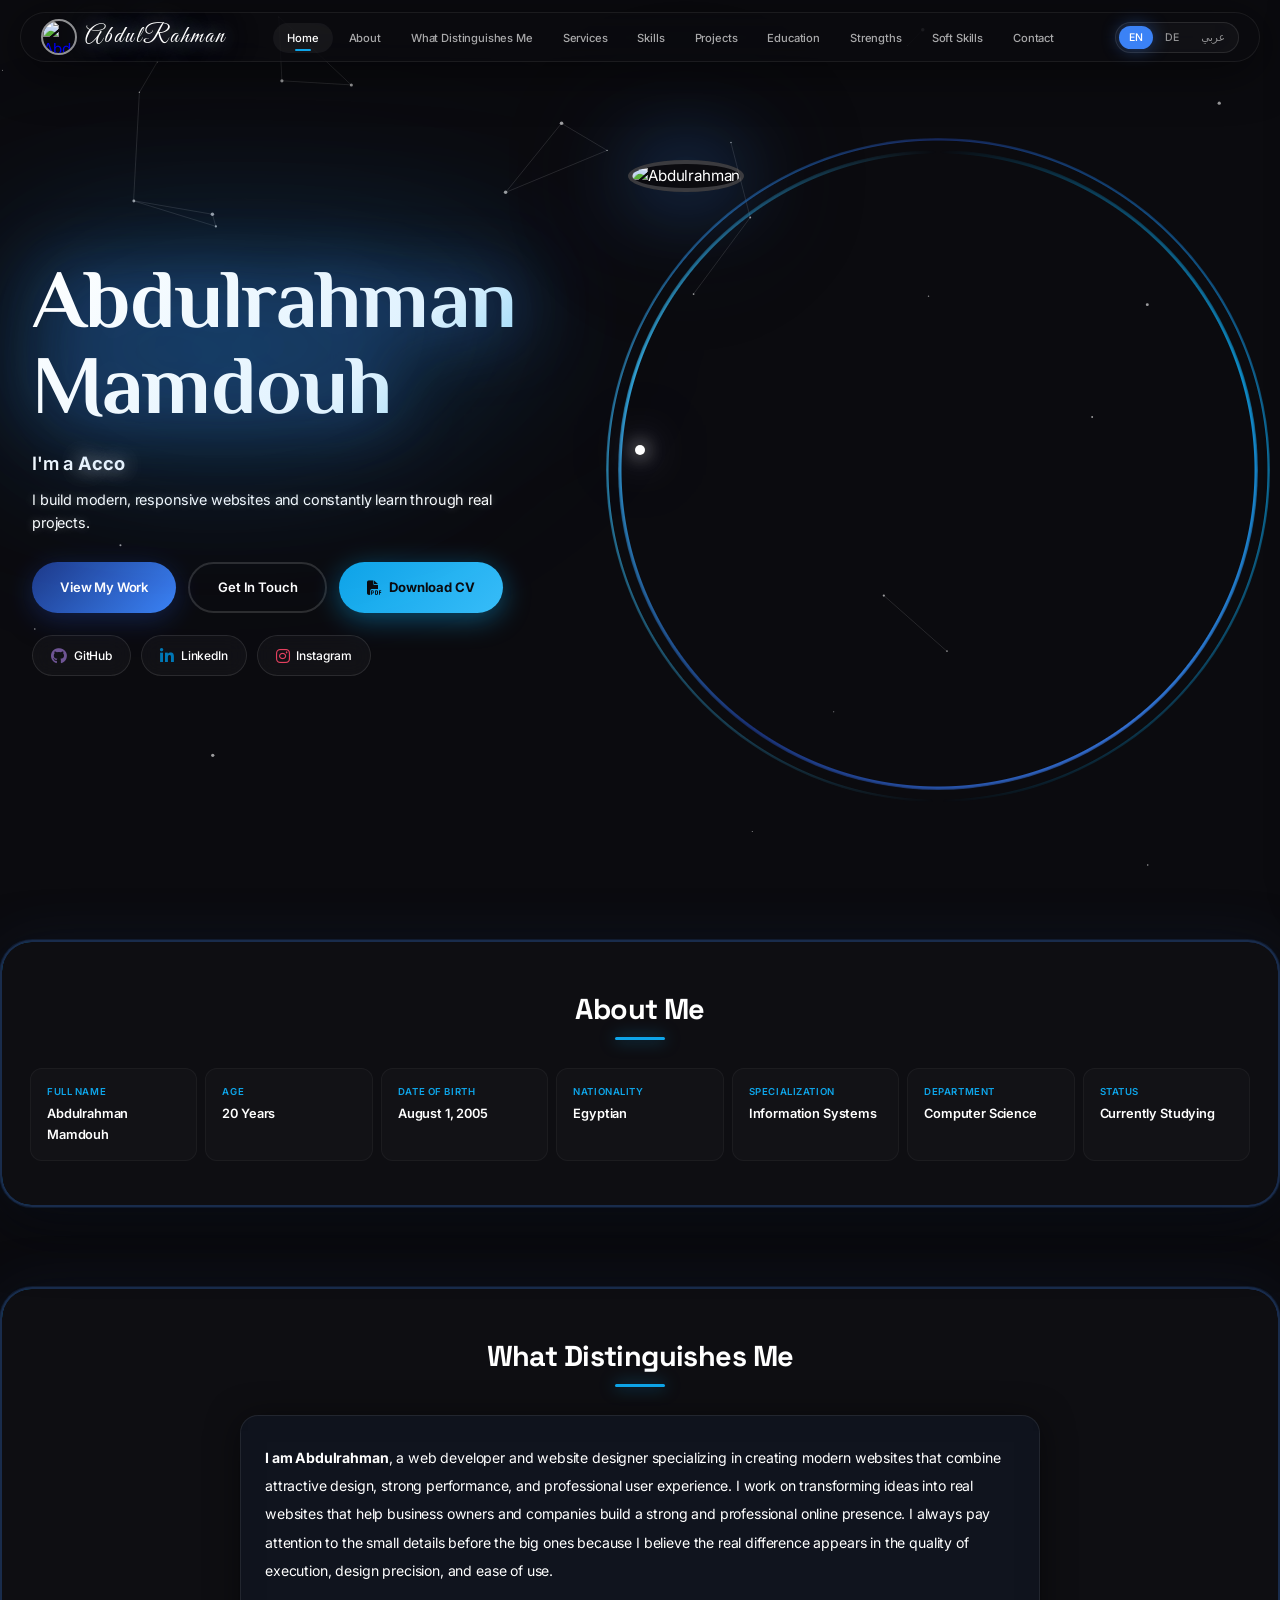
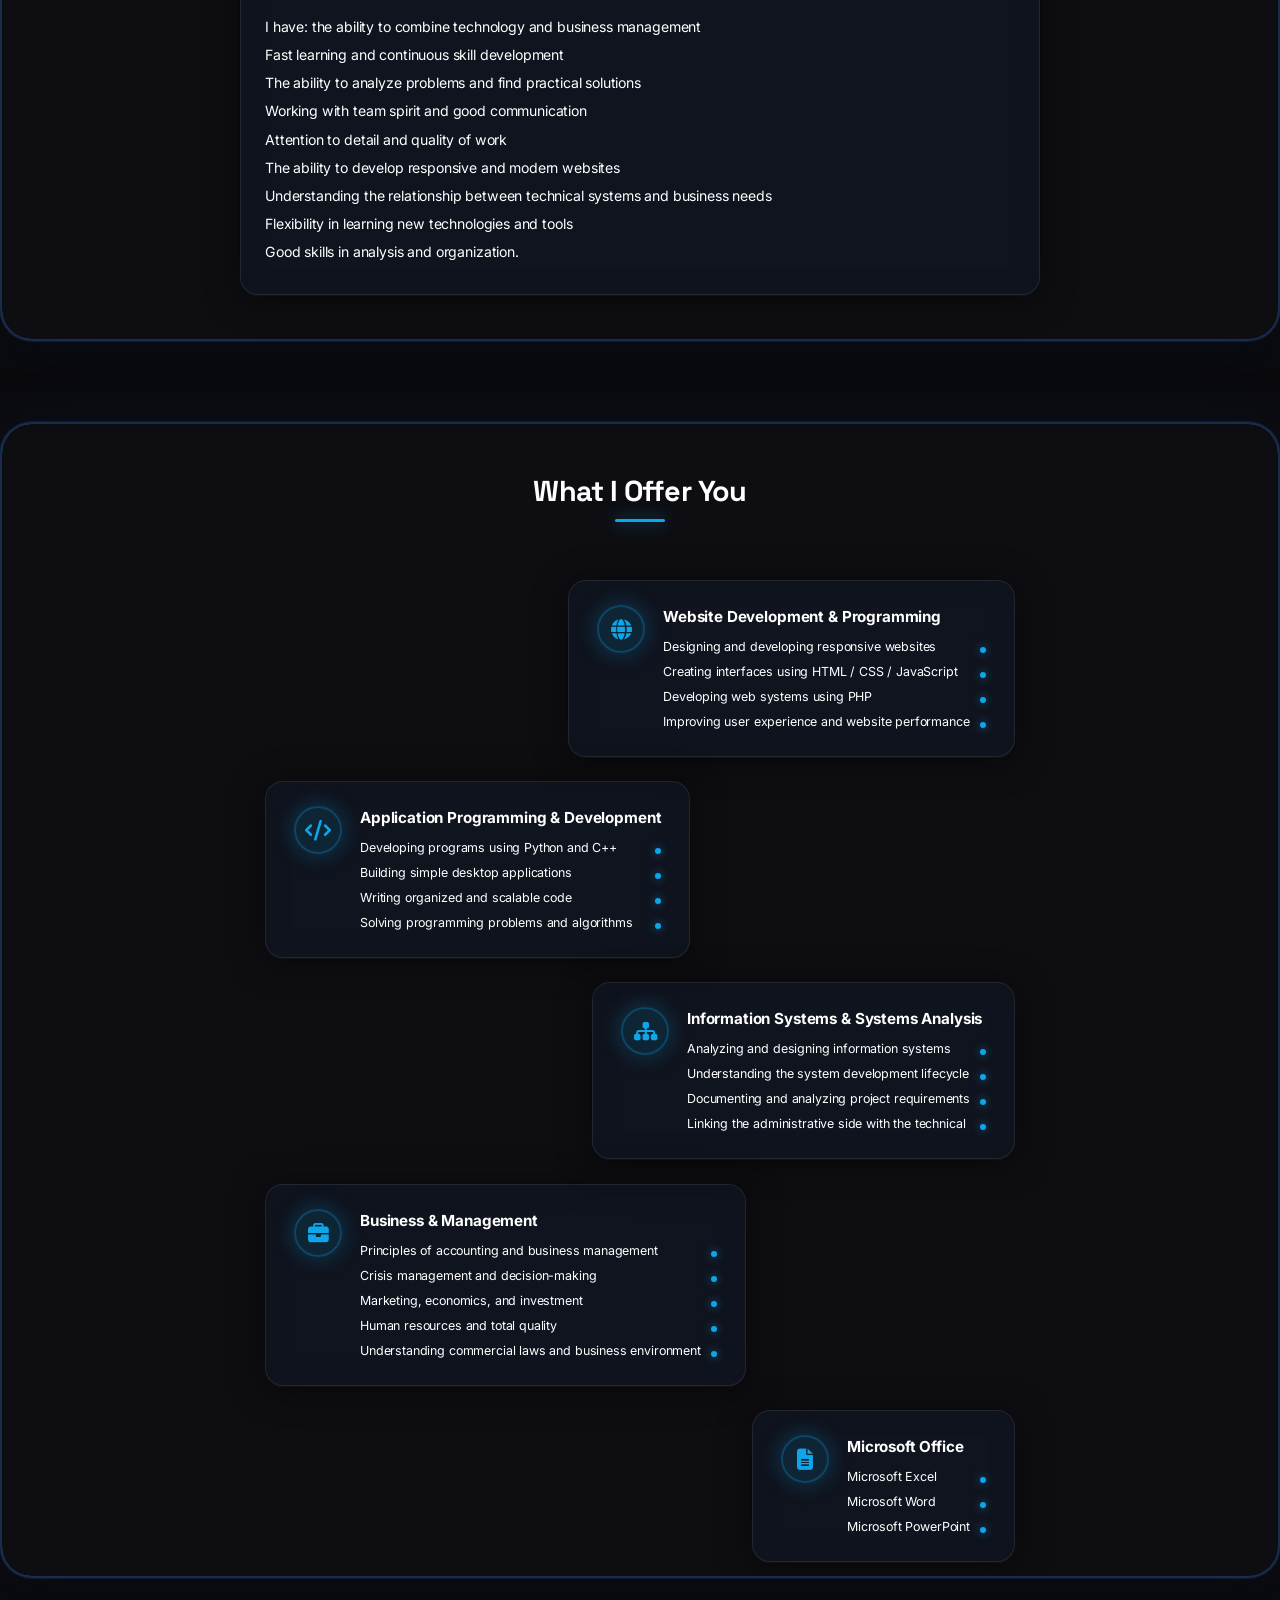
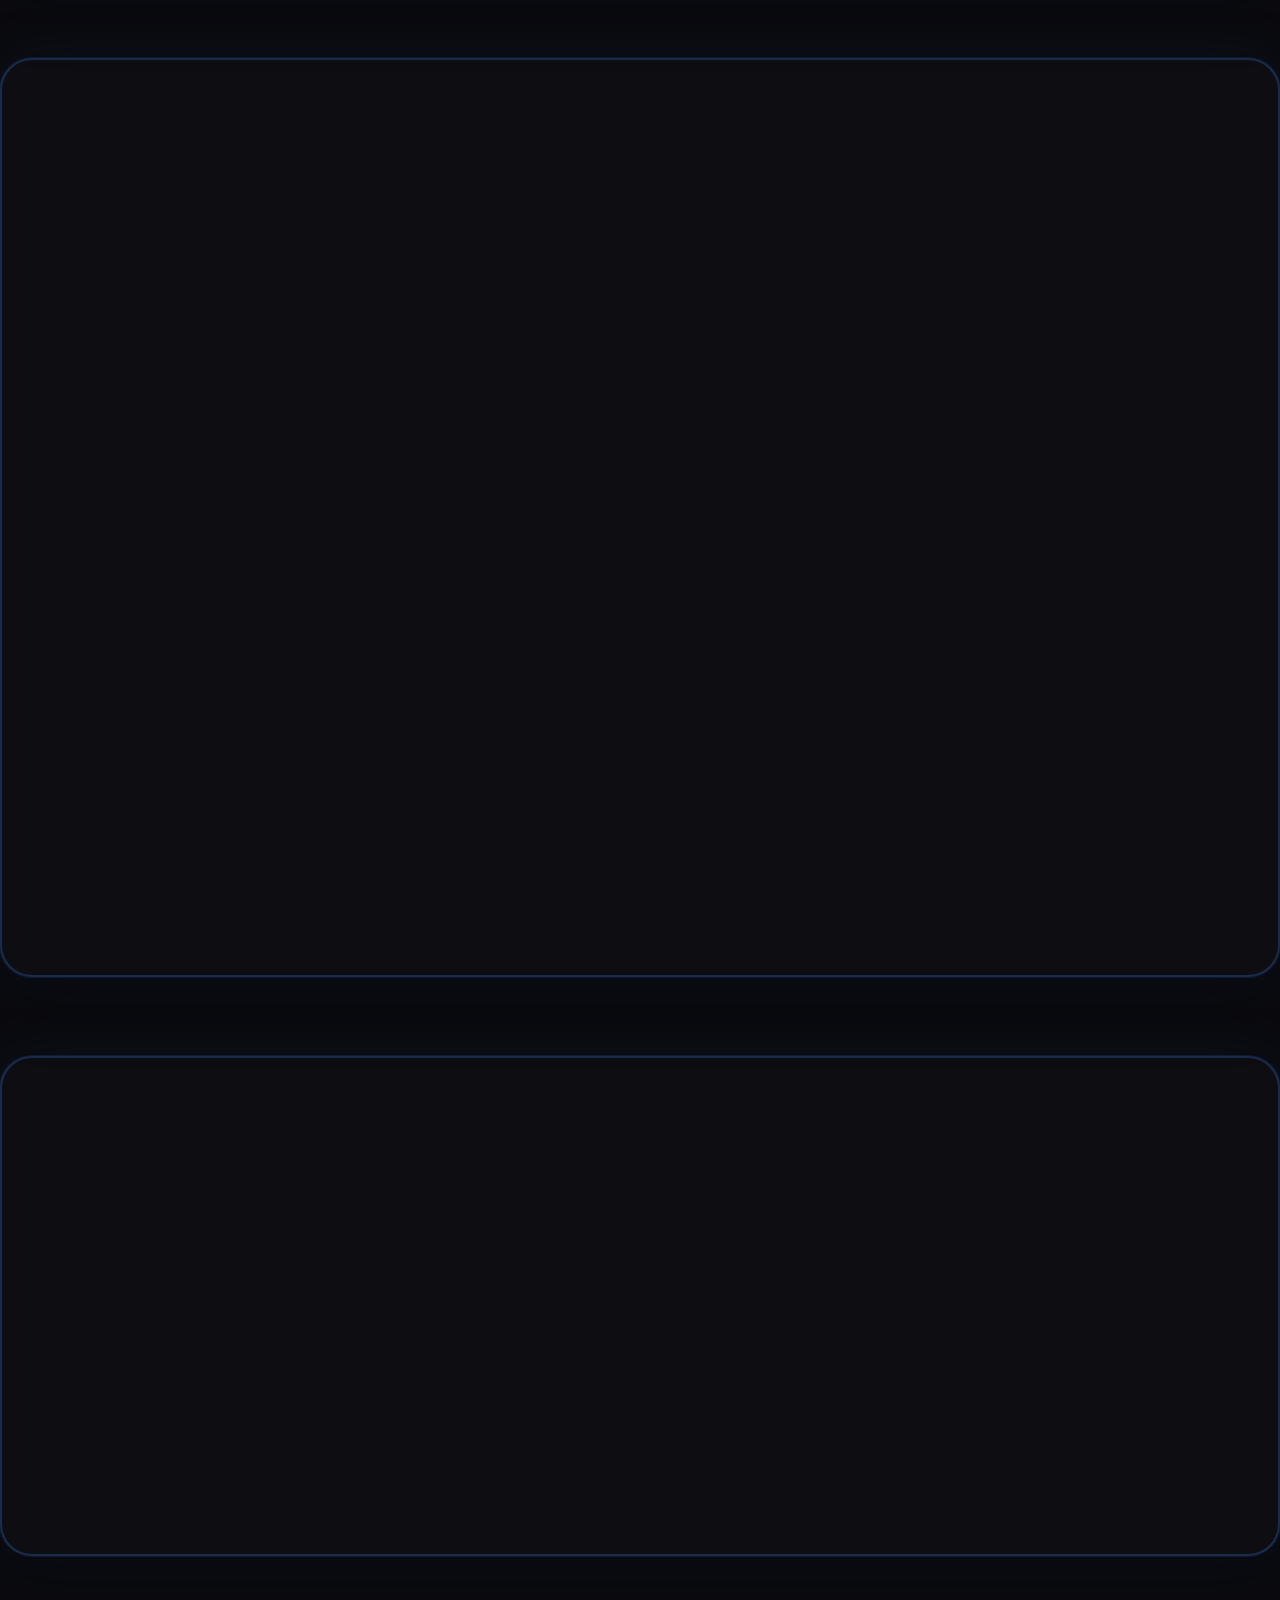
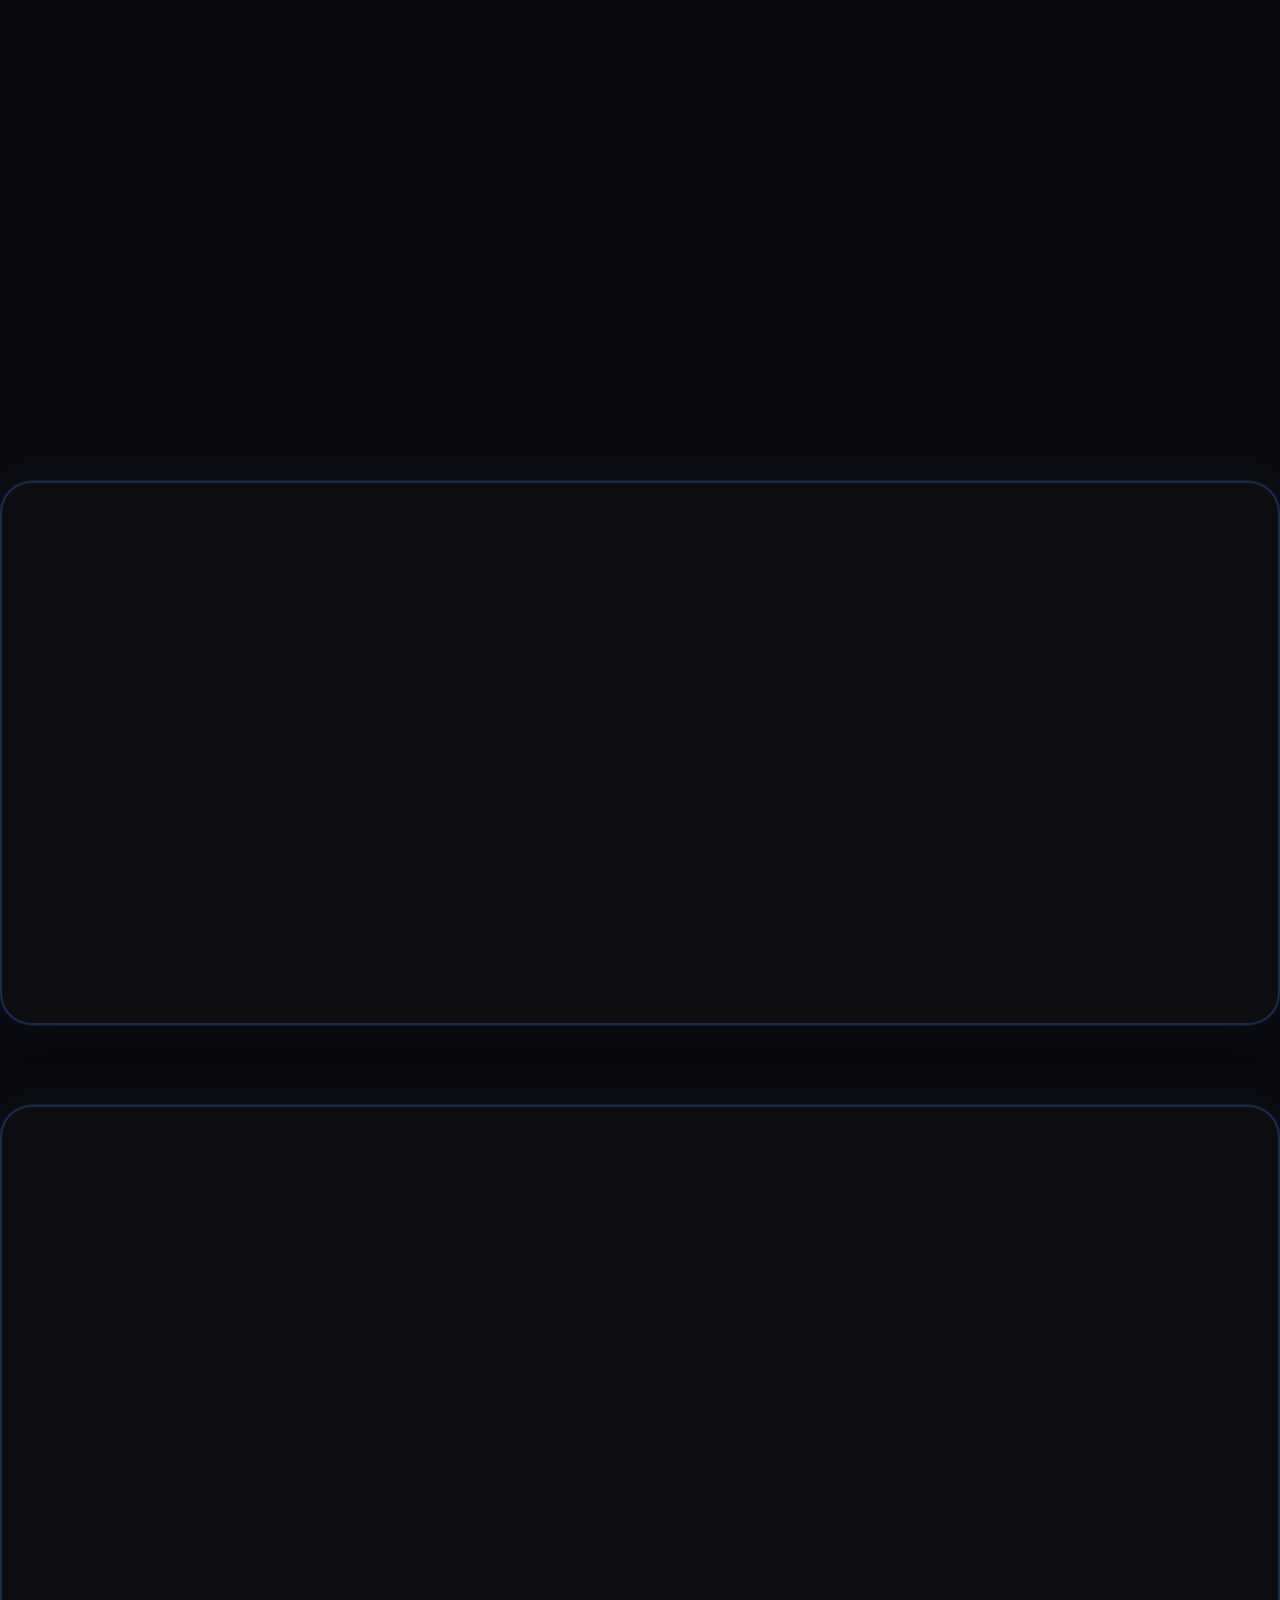
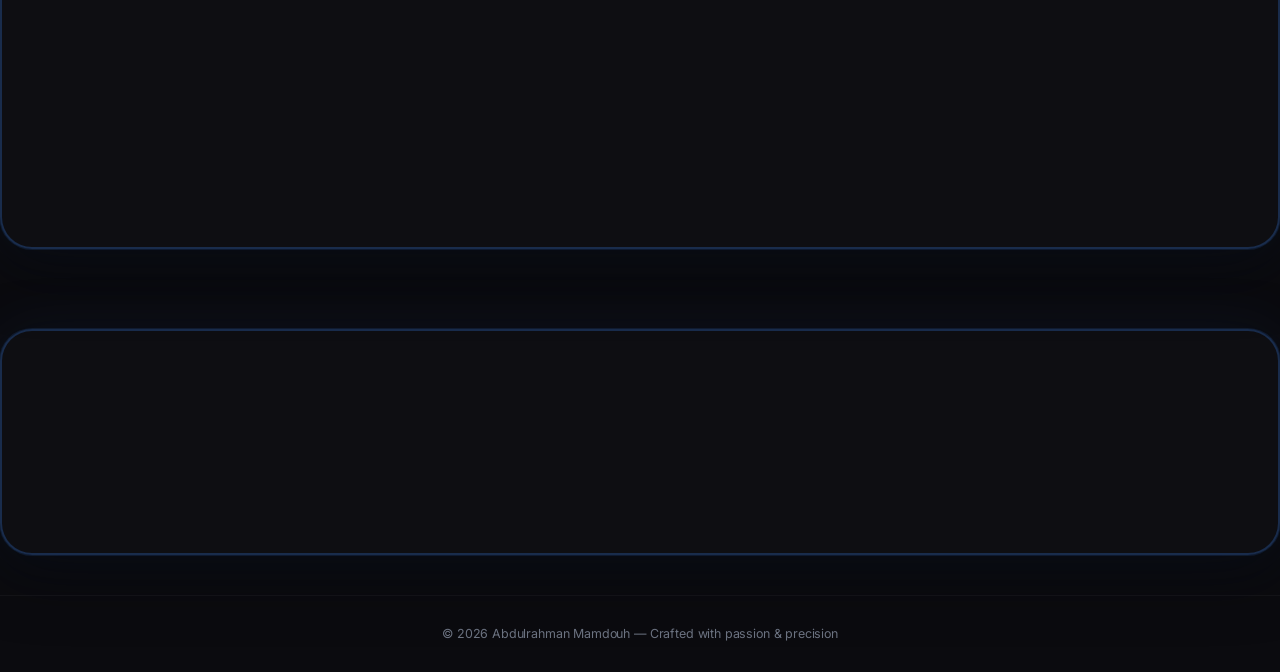
==== index.html @ ad71edfc "Add files via upload" ====
<!DOCTYPE html>
<html lang="en" dir="ltr">
<head>
    <meta name="google-site-verification" content="MazWxvgmgLJ0r-qzqjDuq45e6ZZUIV4tT6qPWwvhnBM" />
    <meta charset="UTF-8">
    <meta http-equiv="X-UA-Compatible" content="IE=edge">
    <meta name="viewport" content="width=device-width, initial-scale=1.0, viewport-fit=cover, maximum-scale=1.0, user-scalable=yes">
    <meta name="description" content="Abdulrahman Mamdouh — UI/UX Designer & Low-Code Developer crafting cinematic digital experiences.">
    <meta name="author" content="Abdulrahman Mamdouh">
    <meta name="theme-color" content="#0B0B0F">
    <meta property="og:title" content="Abdulrahman | Frontend Developer">
    <meta property="og:description" content="Premium portfolio — UI/UX & Low-Code Developer.">
    <meta property="og:type" content="website">
    <meta property="og:url" content="https://abdo-1818.github.io/">
    <meta property="og:image" content="https://i.ibb.co/xKDpPNYf/682426296-797764139834932-7372304429932863614-n.jpg">
    <link rel="shortcut icon" type="image/x-icon" href="https://i.ibb.co/xKDpPNYf/682426296-797764139834932-7372304429932863614-n.jpg">
    <title>Abdulrahman | Frontend Developer</title>

    <link rel="preconnect" href="https://cdnjs.cloudflare.com">
    <link rel="preconnect" href="https://fonts.googleapis.com">
    <link rel="preconnect" href="https://fonts.gstatic.com" crossorigin>
    <link rel="stylesheet" href="https://cdnjs.cloudflare.com/ajax/libs/font-awesome/6.5.0/css/all.min.css">
    <link href="https://fonts.googleapis.com/css2?family=Cairo:wght@400;500;600;700;800;900&display=swap" rel="stylesheet">
    <link href="https://fonts.googleapis.com/css2?family=Inter:wght@300;400;500;600;700;800;900&display=swap" rel="stylesheet">
    <link href="https://fonts.googleapis.com/css2?family=Space+Grotesk:wght@300;400;500;600;700&display=swap" rel="stylesheet">
    <link href="https://fonts.googleapis.com/css2?family=Great+Vibes&display=swap" rel="stylesheet">
    <link href="https://fonts.googleapis.com/css2?family=Playfair+Display:wght@700;800;900&display=swap" rel="stylesheet">
    <link href="https://fonts.googleapis.com/css2?family=El+Messiri:wght@400;500;600;700&display=swap" rel="stylesheet">

    <style>
        :root {
            --bg-primary: #0B0B0F;
            --bg-secondary: #111827;
            --surface: rgba(255, 255, 255, 0.04);
            --border: rgba(255, 255, 255, 0.08);
            --border-hover: rgba(255, 255, 255, 0.16);
            --text-primary: #FFFFFF;
            --text-secondary: #A1A1AA;
            --text-muted: #6B7280;
            --accent-dark: #1E3A8A;
            --accent: #3B82F6;
            --accent-bright: #0EA5E9;
            --accent-cyan: #38BDF8;
            --accent-glow: rgba(59, 130, 246, 0.45);
            --accent-glow-strong: rgba(14, 165, 233, 0.65);
            --radius-sm: 12px;
            --radius: 18px;
            --radius-xl: 32px;
            --shadow-card: 0 1px 0 rgba(255, 255, 255, 0.04), 0 4px 32px rgba(0, 0, 0, 0.55);
            --shadow-hover: 0 1px 0 rgba(255, 255, 255, 0.08), 0 8px 56px rgba(0, 0, 0, 0.65), 0 0 48px rgba(59, 130, 246, 0.25);
            --ease-out-expo: cubic-bezier(0.16, 1, 0.3, 1);
            --ease-spring: cubic-bezier(0.22, 1.3, 0.36, 1);
            --glass-bg: rgba(17, 24, 39, 0.55);
            --glass-blur: blur(24px);
            --max-width: 1280px;
        }

        * {
            margin: 0;
            padding: 0;
            box-sizing: border-box;
        }
        html {
            scroll-behavior: smooth;
            scroll-padding-top: 100px;
            font-size: 16px;
            overflow-x: hidden;
            -webkit-tap-highlight-color: transparent;
            -webkit-text-size-adjust: 100%;
        }
        body {
            font-family: 'Inter', system-ui, sans-serif;
            background: var(--bg-primary);
            color: var(--text-primary);
            line-height: 1.6;
            overflow-x: hidden;
            -webkit-font-smoothing: antialiased;
            min-height: 100vh;
            font-size: 0.95rem;
            position: relative;
            letter-spacing: -0.01em;
            background-attachment: fixed;
        }
        body.rtl {
            font-family: 'Cairo', system-ui, sans-serif;
            direction: rtl;
            text-align: right;
            letter-spacing: 0;
        }

        #particleCanvas {
            position: fixed;
            inset: 0;
            z-index: 0;
            pointer-events: none;
            opacity: 0.85;
            will-change: transform;
        }

        #cursorDotCustom {
            position: fixed;
            width: 10px;
            height: 10px;
            border-radius: 50%;
            background: #ffffff;
            pointer-events: none;
            z-index: 10001;
            transform: translate(-50%, -50%);
            box-shadow: 0 0 18px #ffffff, 0 0 36px rgba(255, 255, 255, 0.9), 0 0 60px rgba(59, 130, 246, 0.8), 0 0 90px rgba(14, 165, 233, 0.6);
            will-change: transform, width, height;
            transition: width 0.2s, height 0.2s;
        }
        #cursorDotCustom.hovering {
            width: 18px;
            height: 18px;
            box-shadow: 0 0 28px #ffffff, 0 0 52px rgba(255, 255, 255, 1), 0 0 80px rgba(14, 165, 233, 0.9), 0 0 110px rgba(59, 130, 246, 0.7);
        }

        .header {
            position: fixed;
            top: 12px;
            left: 50%;
            transform: translateX(-50%);
            z-index: 1000;
            width: calc(100% - 40px);
            max-width: var(--max-width);
            border-radius: 60px;
            padding: 6px 20px;
            transition: all 0.55s var(--ease-out-expo);
            background: rgba(11, 11, 15, 0.7);
            backdrop-filter: blur(28px);
            -webkit-backdrop-filter: blur(28px);
            border: 1px solid rgba(255, 255, 255, 0.07);
            box-shadow: 0 8px 48px rgba(0, 0, 0, 0.55);
            will-change: transform;
        }
        .header.scrolled {
            top: 0;
            width: 100%;
            max-width: 100%;
            border-radius: 0;
            background: rgba(11, 11, 15, 0.92);
            border-left: none;
            border-right: none;
            backdrop-filter: blur(16px);
            -webkit-backdrop-filter: blur(16px);
        }
        .header-inner {
            display: flex;
            align-items: center;
            justify-content: space-between;
            gap: 10px;
        }
        .logo-link {
            display: flex;
            align-items: center;
            gap: 8px;
            text-decoration: none;
            flex-shrink: 0;
        }
        .logo-img {
            width: 36px;
            height: 36px;
            border-radius: 50%;
            object-fit: cover;
            border: 2px solid rgba(255, 255, 255, 0.55);
            transition: transform 0.35s, box-shadow 0.35s, border-color 0.35s;
        }
        .logo-img:hover {
            transform: scale(1.12) rotate(-5deg);
            box-shadow: 0 0 28px rgba(255, 255, 255, 0.4);
            border-color: #fff;
        }
        .logo-text {
            font-family: 'Great Vibes', cursive;
            font-size: 1.5rem;
            letter-spacing: 2px;
            color: #fff;
            text-shadow: 0 0 18px rgba(255, 255, 255, 0.5), 0 0 40px rgba(59, 130, 246, 0.5);
            font-weight: 400;
            line-height: 1;
            white-space: nowrap;
        }
        .nav-desktop {
            display: flex;
            list-style: none;
            gap: 2px;
            align-items: center;
            flex-wrap: wrap;
        }
        .nav-desktop li a {
            color: rgba(255, 255, 255, 0.65);
            text-decoration: none;
            padding: 8px 14px;
            border-radius: 40px;
            font-size: 0.7rem;
            font-weight: 500;
            transition: 0.3s;
            white-space: nowrap;
            position: relative;
        }
        .nav-desktop li a::after {
            content: '';
            position: absolute;
            bottom: 2px;
            left: 50%;
            transform: translateX(-50%) scaleX(0);
            width: 16px;
            height: 2px;
            background: var(--accent-bright);
            border-radius: 2px;
            transition: transform 0.3s;
        }
        .nav-desktop li a:hover::after,
        .nav-desktop li a.active::after {
            transform: translateX(-50%) scaleX(1);
        }
        .nav-desktop li a:hover,
        .nav-desktop li a.active {
            color: #fff;
            background: rgba(255, 255, 255, 0.05);
        }
        .header-actions {
            display: flex;
            align-items: center;
            gap: 8px;
            flex-shrink: 0;
        }
        .lang-switch {
            display: flex;
            gap: 2px;
            background: rgba(255, 255, 255, 0.03);
            border: 1px solid rgba(255, 255, 255, 0.1);
            border-radius: 40px;
            padding: 3px;
        }
        .lang-btn {
            padding: 5px 10px;
            border-radius: 40px;
            border: none;
            background: transparent;
            color: rgba(255, 255, 255, 0.55);
            cursor: pointer;
            font-weight: 500;
            font-size: 0.66rem;
            font-family: inherit;
            transition: 0.3s;
            white-space: nowrap;
        }
        .lang-btn.active {
            color: #fff;
            background: var(--accent);
            box-shadow: 0 0 18px var(--accent-glow);
        }
        .hamburger-btn {
            display: none;
            background: rgba(255, 255, 255, 0.04);
            border: 1px solid rgba(255, 255, 255, 0.1);
            color: #fff;
            width: 36px;
            height: 36px;
            border-radius: 50%;
            cursor: pointer;
            font-size: 0.95rem;
            align-items: center;
            justify-content: center;
        }
        .mobile-overlay {
            position: fixed;
            inset: 0;
            background: rgba(0, 0, 0, 0.7);
            z-index: 1100;
            opacity: 0;
            pointer-events: none;
            transition: opacity 0.35s;
            backdrop-filter: blur(6px);
            -webkit-backdrop-filter: blur(6px);
        }
        .mobile-overlay.open {
            opacity: 1;
            pointer-events: auto;
        }
        .mobile-menu {
            position: fixed;
            top: 0;
            right: -320px;
            width: 280px;
            height: 100vh;
            background: rgba(15, 15, 20, 0.97);
            backdrop-filter: blur(32px);
            -webkit-backdrop-filter: blur(32px);
            z-index: 1200;
            padding: 28px 20px;
            transition: right 0.45s var(--ease-out-expo);
            overflow-y: auto;
            border-left: 1px solid rgba(255, 255, 255, 0.06);
            box-shadow: -8px 0 40px rgba(0, 0, 0, 0.6);
            border-radius: 24px 0 0 24px;
        }
        body.rtl .mobile-menu {
            right: auto;
            left: -320px;
            border-radius: 0 24px 24px 0;
            border-left: none;
            border-right: 1px solid rgba(255, 255, 255, 0.06);
            transition: left 0.45s var(--ease-out-expo);
        }
        .mobile-menu.open {
            right: 0;
        }
        body.rtl .mobile-menu.open {
            left: 0;
        }
        .mobile-menu-header {
            display: flex;
            align-items: center;
            justify-content: space-between;
            margin-bottom: 20px;
        }
        .mobile-menu-close {
            background: none;
            border: none;
            color: #fff;
            font-size: 1.3rem;
            cursor: pointer;
            padding: 8px;
            border-radius: 50%;
            transition: 0.3s;
        }
        .mobile-menu-close:hover {
            background: rgba(255, 255, 255, 0.08);
        }
        .mobile-nav {
            list-style: none;
            display: flex;
            flex-direction: column;
            gap: 2px;
        }
        .mobile-nav li a {
            display: block;
            padding: 13px 16px;
            color: rgba(255, 255, 255, 0.75);
            text-decoration: none;
            border-radius: 14px;
            font-size: 0.85rem;
            transition: 0.3s;
        }
        .mobile-nav li a:hover {
            background: rgba(255, 255, 255, 0.05);
            color: #fff;
        }

        .hero {
            min-height: 100vh;
            display: flex;
            align-items: center;
            padding: 100px 0 60px;
            position: relative;
            z-index: 2;
        }
        .hero .container {
            max-width: var(--max-width);
            margin: 0 auto;
            padding: 0 32px;
            display: grid;
            grid-template-columns: 1.1fr 0.9fr;
            gap: 40px;
            align-items: center;
        }
        .hero-name {
            font-family: 'El Messiri', 'Playfair Display', 'Space Grotesk', serif;
            font-size: clamp(2.8rem, 7vw, 5.2rem);
            font-weight: 900;
            line-height: 1.04;
            margin-bottom: 12px;
            background: linear-gradient(135deg, #ffffff 0%, #e0f2fe 20%, #0EA5E9 40%, #3B82F6 55%, #1E3A8A 70%, #0EA5E9 85%, #ffffff 100%);
            background-size: 300% 300%;
            -webkit-background-clip: text;
            -webkit-text-fill-color: transparent;
            background-clip: text;
            animation: shimmerName 12s ease-in-out infinite;
            filter: drop-shadow(0 0 35px rgba(59, 130, 246, 0.8)) drop-shadow(0 0 70px rgba(14, 165, 233, 0.5)) drop-shadow(0 0 100px rgba(59, 130, 246, 0.3));
            letter-spacing: -0.01em;
        }
        @keyframes shimmerName {
            0%,
            100% {
                background-position: 0% 50%;
            }
            25% {
                background-position: 100% 30%;
            }
            50% {
                background-position: 100% 70%;
            }
            75% {
                background-position: 0% 70%;
            }
        }
        .hero-title-role {
            font-size: 1.15rem;
            font-weight: 600;
            color: #ffffff;
            margin-bottom: 10px;
        }
        .hero-title-role .typed-text {
            color: #ffffff;
            font-weight: 700;
            text-shadow: 0 0 18px rgba(255, 255, 255, 0.7), 0 0 36px rgba(255, 255, 255, 0.4);
            transition: opacity 0.12s ease;
            display: inline-block;
        }
        .hero-tagline {
            color: #ffffff;
            font-size: 0.9rem;
            line-height: 1.6;
            margin-bottom: 28px;
            max-width: 460px;
            text-shadow: 0 0 8px rgba(255, 255, 255, 0.3);
        }
        .hero-buttons {
            display: flex;
            flex-wrap: wrap;
            gap: 12px;
            margin-bottom: 22px;
        }
        .hero-platforms-row {
            display: flex;
            flex-wrap: wrap;
            gap: 10px;
            margin-top: 6px;
        }
        .hero-platform-mini {
            display: inline-flex;
            align-items: center;
            gap: 7px;
            padding: 10px 18px;
            background: rgba(255, 255, 255, 0.03);
            border: 1px solid rgba(255, 255, 255, 0.1);
            border-radius: 50px;
            text-decoration: none;
            color: var(--text-primary);
            font-size: 0.75rem;
            font-weight: 500;
            transition: all 0.4s var(--ease-spring);
            backdrop-filter: blur(10px);
            -webkit-backdrop-filter: blur(10px);
        }
        .hero-platform-mini:hover {
            border-color: var(--accent-bright);
            box-shadow: 0 0 30px rgba(14, 165, 233, 0.4);
            transform: translateY(-3px);
            background: rgba(14, 165, 233, 0.08);
        }
        .hero-platform-mini i {
            font-size: 1rem;
        }
        .btn {
            display: inline-flex;
            align-items: center;
            gap: 8px;
            padding: 13px 28px;
            border-radius: 50px;
            font-weight: 600;
            font-size: 0.82rem;
            text-decoration: none;
            cursor: pointer;
            transition: all 0.45s var(--ease-spring);
            border: none;
            font-family: inherit;
        }
        .btn-primary {
            background: linear-gradient(135deg, #1E3A8A, #3B82F6);
            color: #fff;
            box-shadow: 0 6px 28px rgba(30, 58, 138, 0.5);
        }
        .btn-primary:hover {
            transform: translateY(-5px);
            box-shadow: 0 16px 48px rgba(59, 130, 246, 0.6);
        }
        .btn-outline {
            background: transparent;
            color: var(--text-primary);
            border: 2px solid rgba(255, 255, 255, 0.14);
        }
        .btn-outline:hover {
            border-color: var(--accent-bright);
            color: var(--accent-bright);
            box-shadow: 0 10px 36px rgba(14, 165, 233, 0.3);
        }
        .btn-cv {
            background: linear-gradient(135deg, #0EA5E9, #38BDF8);
            color: #0B0B0F;
            font-weight: 700;
            box-shadow: 0 6px 28px rgba(14, 165, 233, 0.45);
            border: none;
        }
        .btn-cv:hover {
            transform: translateY(-5px);
            box-shadow: 0 16px 48px rgba(14, 165, 233, 0.65);
            color: #0B0B0F;
        }
        .btn-cv i {
            font-size: 0.9rem;
        }
        .avatar-ring {
            position: relative;
            width: clamp(340px, 54vw, 620px);
            height: clamp(340px, 54vw, 620px);
            margin: 0 auto;
        }
        .avatar-ring::before,
        .avatar-ring::after {
            content: '';
            position: absolute;
            border-radius: 50%;
            opacity: 0.85;
            pointer-events: none;
        }
        .avatar-ring::before {
            inset: -10px;
            background: conic-gradient(from 0deg, transparent, #0EA5E9, #3B82F6, #1E3A8A, #38BDF8, transparent);
            animation: rotateRing 5s linear infinite;
            mask: radial-gradient(farthest-side, transparent calc(100% - 4px), #000 calc(100% - 3px));
            -webkit-mask: radial-gradient(farthest-side, transparent calc(100% - 4px), #000 calc(100% - 3px));
            filter: blur(1px);
        }
        .avatar-ring::after {
            inset: -22px;
            background: conic-gradient(from 180deg, transparent, #38BDF8, #1E3A8A, #0EA5E9, transparent);
            animation: rotateRing 8s linear infinite reverse;
            mask: radial-gradient(farthest-side, transparent calc(100% - 3px), #000 calc(100% - 2px));
            -webkit-mask: radial-gradient(farthest-side, transparent calc(100% - 3px), #000 calc(100% - 2px));
            filter: blur(2px);
        }
        @keyframes rotateRing {
            to {
                transform: rotate(360deg);
            }
        }
        .avatar-img {
            width: 100%;
            height: 100%;
            border-radius: 50%;
            object-fit: cover;
            position: relative;
            z-index: 1;
            box-shadow: 0 0 80px rgba(59, 130, 246, 0.55), 0 0 140px rgba(14, 165, 233, 0.35), 0 0 200px rgba(30, 58, 138, 0.25);
            border: 4px solid rgba(255, 255, 255, 0.2);
            transition: box-shadow 0.5s, border-color 0.5s, transform 0.5s var(--ease-spring);
        }
        .avatar-img:hover {
            box-shadow: 0 0 110px rgba(59, 130, 246, 0.75), 0 0 180px rgba(14, 165, 233, 0.55), 0 0 240px rgba(30, 58, 138, 0.4);
            border-color: rgba(255, 255, 255, 0.45);
            transform: scale(1.05) translateX(12px);
        }
        body.rtl .avatar-img:hover {
            transform: scale(1.05) translateX(-12px);
        }

        .section {
            padding: 40px 0;
            position: relative;
            z-index: 1;
        }
        .section-wrapper {
            border-radius: var(--radius-xl);
            padding: 44px 28px;
            position: relative;
            transition: opacity 0.6s ease, transform 0.6s ease;
            max-width: var(--max-width);
            margin: 0 auto;
            border: 2px solid transparent;
            background: rgba(255, 255, 255, 0.015);
            box-shadow: 0 0 0 1px rgba(255, 255, 255, 0.04), 0 20px 60px rgba(0, 0, 0, 0.5);
            opacity: 0;
            transform: translateY(40px);
            will-change: transform, opacity;
            overflow: visible;
            content-visibility: auto;
            contain-intrinsic-size: auto 400px;
        }
        .section-wrapper.revealed {
            opacity: 1;
            transform: translateY(0);
        }
        .section-wrapper.glowing-border {
            border-color: rgba(59, 130, 246, 0.25);
            box-shadow: 0 0 0 1px rgba(59, 130, 246, 0.12), 0 0 60px rgba(59, 130, 246, 0.08), 0 20px 60px rgba(0, 0, 0, 0.5);
        }
        .section-wrapper.glowing-border::after {
            content: '';
            position: absolute;
            inset: -3px;
            border-radius: inherit;
            background: linear-gradient(135deg, #0EA5E9, #3B82F6, #1E3A8A);
            z-index: -1;
            mask: linear-gradient(#fff 0 0) content-box, linear-gradient(#fff 0 0);
            -webkit-mask: linear-gradient(#fff 0 0) content-box, linear-gradient(#fff 0 0);
            mask-composite: exclude;
            -webkit-mask-composite: xor;
            padding: 3px;
            opacity: 0.85;
            pointer-events: none;
        }
        .section-header {
            text-align: center;
            margin-bottom: 36px;
        }
        .section-title {
            font-family: 'Space Grotesk', sans-serif;
            font-size: 1.8rem;
            font-weight: 700;
            color: var(--text-primary);
            display: inline-block;
            letter-spacing: -0.02em;
            position: relative;
        }
        .section-title::after {
            content: '';
            position: absolute;
            bottom: -8px;
            left: 50%;
            transform: translateX(-50%);
            width: 50px;
            height: 3px;
            background: var(--accent-bright);
            border-radius: 3px;
            box-shadow: 0 0 16px var(--accent-glow-strong);
        }

        .skills-book-vertical {
            display: flex;
            flex-direction: column;
            gap: 16px;
            max-width: 600px;
            margin: 0 auto;
        }
        .skill-row {
            display: flex;
            align-items: center;
            gap: 18px;
            padding: 16px 20px;
            background: var(--glass-bg);
            backdrop-filter: var(--glass-blur);
            -webkit-backdrop-filter: var(--glass-blur);
            border: 1px solid rgba(255, 255, 255, 0.06);
            border-radius: var(--radius);
            transition: transform 0.35s, border-color 0.35s, box-shadow 0.35s;
            box-shadow: var(--shadow-card);
            text-align: left;
            position: relative;
        }
        body.rtl .skill-row {
            text-align: right;
            flex-direction: row-reverse;
        }
        .skill-row:hover {
            transform: translateX(6px);
            border-color: rgba(14, 165, 233, 0.5);
            box-shadow: var(--shadow-hover), 0 0 40px rgba(14, 165, 233, 0.2);
        }
        body.rtl .skill-row:hover {
            transform: translateX(-6px);
        }
        .skill-icon-circle {
            width: 50px;
            height: 50px;
            border-radius: 50%;
            display: flex;
            align-items: center;
            justify-content: center;
            font-size: 1.6rem;
            flex-shrink: 0;
            box-shadow: 0 0 20px currentColor;
            border: 2px solid rgba(255, 255, 255, 0.2);
            transition: box-shadow 0.3s, border-color 0.3s;
        }
        .skill-row:hover .skill-icon-circle {
            box-shadow: 0 0 35px currentColor;
            border-color: rgba(255, 255, 255, 0.5);
        }
        .skill-info h4 {
            font-weight: 700;
            color: #fff;
            font-size: 0.9rem;
            margin-bottom: 2px;
        }
        .skill-info p {
            font-size: 0.75rem;
            color: #e0e0e0;
            line-height: 1.4;
        }

        .info-grid {
            display: grid;
            grid-template-columns: repeat(auto-fit, minmax(130px, 1fr));
            gap: 8px;
        }
        .info-cell {
            background: rgba(255, 255, 255, 0.02);
            padding: 15px 16px;
            border-radius: var(--radius-sm);
            border: 1px solid rgba(255, 255, 255, 0.04);
            transition: border-color 0.3s, box-shadow 0.3s, background 0.3s;
        }
        .info-cell:hover {
            border-color: rgba(59, 130, 246, 0.5);
            box-shadow: 0 8px 25px rgba(0, 0, 0, 0.4), 0 0 28px rgba(59, 130, 246, 0.15);
            background: rgba(59, 130, 246, 0.05);
        }
        .info-label {
            font-size: 0.6rem;
            color: var(--accent-bright);
            font-weight: 600;
            letter-spacing: 0.06em;
            margin-bottom: 5px;
            text-transform: uppercase;
        }
        .info-value {
            color: #ffffff;
            font-weight: 600;
            font-size: 0.8rem;
        }

        .highlight-box {
            background: var(--glass-bg);
            backdrop-filter: var(--glass-blur);
            -webkit-backdrop-filter: var(--glass-blur);
            border: 1px solid rgba(255, 255, 255, 0.08);
            border-radius: var(--radius);
            padding: 28px 24px;
            max-width: 800px;
            margin: 0 auto;
            line-height: 2;
            color: #ffffff;
            font-size: 0.88rem;
            box-shadow: var(--shadow-card);
            transition: border-color 0.4s, box-shadow 0.4s;
        }
        .highlight-box:hover {
            border-color: rgba(59, 130, 246, 0.4);
            box-shadow: var(--shadow-hover), 0 0 45px rgba(59, 130, 246, 0.15);
        }
        .highlight-box strong {
            color: #fff;
            font-weight: 700;
        }

        .services-staggered {
            display: flex;
            flex-direction: column;
            gap: 24px;
            max-width: 750px;
            margin: 0 auto;
        }
        .service-book-card {
            display: flex;
            align-items: flex-start;
            gap: 18px;
            padding: 24px 28px;
            background: var(--glass-bg);
            backdrop-filter: var(--glass-blur);
            -webkit-backdrop-filter: var(--glass-blur);
            border: 1px solid rgba(255, 255, 255, 0.08);
            border-radius: var(--radius);
            box-shadow: var(--shadow-card);
            transition: all 0.5s var(--ease-out-expo);
            max-width: 600px;
            opacity: 0;
            will-change: transform, opacity;
            position: relative;
        }
        .service-book-card.revealed {
            opacity: 1;
            transform: translateY(0);
        }
        .service-book-card:nth-child(odd) {
            align-self: flex-end;
            transform: translateY(30px);
        }
        .service-book-card:nth-child(even) {
            align-self: flex-start;
            transform: translateY(30px);
        }
        body.rtl .service-book-card:nth-child(odd) {
            align-self: flex-start;
        }
        body.rtl .service-book-card:nth-child(even) {
            align-self: flex-end;
        }
        .service-book-card:hover {
            border-color: rgba(14, 165, 233, 0.55);
            box-shadow: var(--shadow-hover), 0 0 50px rgba(14, 165, 233, 0.25);
            transform: translateY(-6px) !important;
        }
        .service-book-icon {
            width: 48px;
            height: 48px;
            border-radius: 50%;
            display: flex;
            align-items: center;
            justify-content: center;
            font-size: 1.3rem;
            flex-shrink: 0;
            background: rgba(14, 165, 233, 0.12);
            color: var(--accent-bright);
            box-shadow: 0 0 22px rgba(14, 165, 233, 0.3);
            border: 2px solid rgba(14, 165, 233, 0.25);
            transition: box-shadow 0.3s, border-color 0.3s;
        }
        .service-book-card:hover .service-book-icon {
            box-shadow: 0 0 40px rgba(14, 165, 233, 0.6);
            border-color: var(--accent-bright);
        }
        .service-book-content h4 {
            color: #fff;
            font-weight: 700;
            font-size: 0.95rem;
            margin-bottom: 8px;
        }
        .service-book-content ul {
            list-style: none;
            padding: 0;
            display: flex;
            flex-direction: column;
            gap: 5px;
        }
        .service-book-content ul li {
            color: #ffffff;
            font-size: 0.78rem;
            line-height: 1.6;
            padding-right: 16px;
            position: relative;
        }
        .service-book-content ul li::before {
            content: '';
            position: absolute;
            right: 0;
            top: 10px;
            width: 6px;
            height: 6px;
            border-radius: 50%;
            background: var(--accent-bright);
            box-shadow: 0 0 8px var(--accent-glow-strong);
        }
        body.rtl .service-book-content ul li {
            padding-right: 0;
            padding-left: 16px;
        }
        body.rtl .service-book-content ul li::before {
            right: auto;
            left: 0;
        }

        .projects-grid {
            display: grid;
            grid-template-columns: repeat(auto-fit, minmax(320px, 1fr));
            gap: 20px;
        }
        .project-card {
            background: var(--glass-bg);
            backdrop-filter: var(--glass-blur);
            -webkit-backdrop-filter: var(--glass-blur);
            border: 1px solid rgba(255, 255, 255, 0.08);
            border-radius: var(--radius);
            overflow: hidden;
            transition: transform 0.4s var(--ease-spring), border-color 0.4s, box-shadow 0.4s;
            box-shadow: var(--shadow-card);
            cursor: pointer;
            text-decoration: none;
            color: inherit;
            display: block;
        }
        .project-card:hover {
            border-color: rgba(14, 165, 233, 0.5);
            transform: translateY(-10px);
            box-shadow: var(--shadow-hover), 0 0 50px rgba(14, 165, 233, 0.2);
        }
        .project-img-wrapper {
            height: 200px;
            overflow: hidden;
        }
        .project-img {
            width: 100%;
            height: 100%;
            object-fit: cover;
            transition: transform 0.55s;
        }
        .project-card:hover .project-img {
            transform: scale(1.08);
        }
        .project-body {
            padding: 18px 20px;
        }
        .project-title {
            font-family: 'Space Grotesk', sans-serif;
            font-size: 1rem;
            font-weight: 700;
            margin-bottom: 6px;
            color: #fff;
        }
        .project-desc {
            color: #e0e0e0;
            font-size: 0.76rem;
            line-height: 1.5;
            margin-bottom: 10px;
        }
        .project-tags {
            display: flex;
            flex-wrap: wrap;
            gap: 5px;
        }
        .project-tag {
            padding: 4px 10px;
            background: rgba(59, 130, 246, 0.12);
            color: var(--accent-bright);
            border-radius: 50px;
            font-size: 0.65rem;
            border: 1px solid rgba(59, 130, 246, 0.2);
        }

        .softskills-vertical {
            display: flex;
            flex-direction: column;
            gap: 12px;
            max-width: 680px;
            margin: 0 auto;
        }
        .softskill-card {
            background: var(--glass-bg);
            backdrop-filter: var(--glass-blur);
            -webkit-backdrop-filter: var(--glass-blur);
            border-radius: var(--radius);
            padding: 20px 24px;
            display: flex;
            align-items: flex-start;
            gap: 16px;
            transition: transform 0.4s, border-color 0.4s, box-shadow 0.4s;
            border: 1px solid rgba(255, 255, 255, 0.08);
            box-shadow: var(--shadow-card);
        }
        .softskill-card:hover {
            transform: translateX(8px);
            box-shadow: var(--shadow-hover), 0 0 35px rgba(14, 165, 233, 0.18);
            border-color: rgba(14, 165, 233, 0.45);
        }
        body.rtl .softskill-card:hover {
            transform: translateX(-8px);
        }

        .timeline {
            padding-left: 22px;
            position: relative;
            max-width: 600px;
            margin: 0 auto;
        }
        body.rtl .timeline {
            padding-left: 0;
            padding-right: 22px;
        }
        .timeline::before {
            content: '';
            position: absolute;
            left: 6px;
            top: 12px;
            bottom: 12px;
            width: 2px;
            background: linear-gradient(180deg, var(--accent-dark), var(--accent-bright));
            opacity: 0.4;
            border-radius: 2px;
        }
        body.rtl .timeline::before {
            left: auto;
            right: 6px;
        }
        .tl-item {
            padding: 10px 0 10px 18px;
            position: relative;
        }
        .tl-item::before {
            content: '';
            position: absolute;
            left: -20px;
            top: 16px;
            width: 8px;
            height: 8px;
            background: var(--accent-bright);
            border-radius: 50%;
            box-shadow: 0 0 14px var(--accent-glow-strong);
        }
        .tl-date {
            font-size: 0.7rem;
            color: var(--accent-bright);
            font-weight: 600;
            margin-bottom: 2px;
        }
        .tl-title {
            font-weight: 700;
            color: #fff;
            font-size: 0.9rem;
        }
        .tl-desc {
            font-size: 0.78rem;
            color: #e0e0e0;
        }
        .status-badge {
            display: inline-flex;
            align-items: center;
            gap: 6px;
            font-size: 0.7rem;
            color: #4ade80;
            margin-top: 4px;
        }
        .live-dot {
            width: 7px;
            height: 7px;
            background: #4ade80;
            border-radius: 50%;
            animation: pulseDot 1.6s infinite;
        }
        @keyframes pulseDot {
            0%,
            100% {
                box-shadow: 0 0 4px #4ade80;
            }
            50% {
                box-shadow: 0 0 16px #4ade80, 0 0 28px #22c55e;
            }
        }

        .platforms-grid {
            display: flex;
            flex-wrap: wrap;
            gap: 14px;
            justify-content: center;
        }
        .platform-card {
            display: flex;
            align-items: center;
            gap: 10px;
            padding: 14px 24px;
            background: var(--glass-bg);
            backdrop-filter: var(--glass-blur);
            -webkit-backdrop-filter: var(--glass-blur);
            border: 1px solid rgba(255, 255, 255, 0.08);
            border-radius: 50px;
            text-decoration: none;
            color: var(--text-primary);
            transition: transform 0.35s var(--ease-spring), border-color 0.35s, box-shadow 0.35s;
            box-shadow: var(--shadow-card);
            font-weight: 500;
            font-size: 0.85rem;
        }
        .platform-card:hover {
            transform: translateY(-4px);
            border-color: rgba(14, 165, 233, 0.5);
            box-shadow: var(--shadow-hover), 0 0 40px rgba(14, 165, 233, 0.2);
        }
        .platform-card i {
            font-size: 1.2rem;
        }

        .footer {
            padding: 28px 0;
            border-top: 1px solid rgba(255, 255, 255, 0.04);
            text-align: center;
            position: relative;
            z-index: 1;
            color: var(--text-muted);
            font-size: 0.78rem;
        }

        .scroll-top {
            position: fixed;
            bottom: 28px;
            right: 28px;
            z-index: 999;
            width: 44px;
            height: 44px;
            border-radius: 50%;
            background: var(--accent);
            border: none;
            color: #fff;
            cursor: pointer;
            font-size: 1rem;
            opacity: 0;
            pointer-events: none;
            transition: opacity 0.35s, transform 0.35s;
            box-shadow: 0 8px 28px rgba(59, 130, 246, 0.5);
            display: flex;
            align-items: center;
            justify-content: center;
            will-change: opacity;
        }
        .scroll-top.visible {
            opacity: 1;
            pointer-events: auto;
        }

        @media (prefers-reduced-motion: reduce) {
            html {
                scroll-behavior: auto;
            }
            .avatar-ring::before,
            .avatar-ring::after {
                animation: none;
            }
            .hero-name {
                animation: none;
            }
            .live-dot {
                animation: none;
                box-shadow: 0 0 10px #4ade80;
            }
        }

        @media (max-width: 960px) {
            .nav-desktop {
                display: none;
            }
            .hamburger-btn {
                display: flex;
            }
            .hero .container {
                grid-template-columns: 1fr;
                text-align: center;
                gap: 24px;
            }
            .hero-visual {
                order: -1;
            }
            .avatar-ring {
                width: 260px;
                height: 260px;
            }
            .avatar-ring::before {
                inset: -6px;
                filter: blur(0.5px);
            }
            .avatar-ring::after {
                inset: -14px;
                filter: blur(1px);
            }
            .hero-name {
                font-size: 2rem;
                filter: drop-shadow(0 0 18px rgba(59, 130, 246, 0.5)) drop-shadow(0 0 36px rgba(14, 165, 233, 0.3));
            }
            .hero-tagline {
                max-width: 100%;
                margin: 0 auto 20px;
            }
            .hero-buttons {
                justify-content: center;
            }
            .hero-platforms-row {
                justify-content: center;
            }
            .projects-grid {
                grid-template-columns: 1fr;
            }
            .section-title {
                font-size: 1.5rem;
            }
            .section-wrapper {
                padding: 24px 14px;
                border-radius: 20px;
                content-visibility: auto;
                contain-intrinsic-size: auto 350px;
            }
            .logo-text {
                font-size: 1.2rem;
            }
            .skill-row {
                flex-direction: column;
                text-align: center;
            }
            body.rtl .skill-row {
                flex-direction: column;
                text-align: center;
            }
            .highlight-box {
                font-size: 0.78rem;
                padding: 18px 14px;
                line-height: 1.8;
            }
            .service-book-card {
                max-width: 100%;
                align-self: stretch !important;
                transform: translateY(20px) !important;
            }
            .service-book-card.revealed {
                transform: translateY(0) !important;
            }
            body.rtl .service-book-card {
                align-self: stretch !important;
            }
            .header {
                backdrop-filter: blur(12px);
                -webkit-backdrop-filter: blur(12px);
                background: rgba(11, 11, 15, 0.85);
                will-change: auto;
            }

            .skill-row,
            .softskill-card,
            .project-card,
            .platform-card,
            .service-book-card,
            .highlight-box,
            .info-cell {
                backdrop-filter: blur(6px);
                -webkit-backdrop-filter: blur(6px);
                will-change: auto;
            }
            #particleCanvas {
                opacity: 0.45;
            }
            .section-wrapper {
                will-change: auto;
            }
            .avatar-img {
                box-shadow: 0 0 40px rgba(59, 130, 246, 0.4), 0 0 80px rgba(14, 165, 233, 0.2);
            }
            .btn {
                padding: 11px 22px;
                font-size: 0.76rem;
            }
            .btn-cv {
                padding: 11px 22px;
                font-size: 0.76rem;
            }
        }

        @media (max-width: 600px) {
            .header {
                padding: 5px 10px;
                width: calc(100% - 12px);
                top: 6px;
            }
            .avatar-ring {
                width: 200px;
                height: 200px;
            }
            .avatar-ring::before {
                inset: -4px;
                filter: blur(0px);
            }
            .avatar-ring::after {
                inset: -10px;
                filter: blur(0.5px);
            }
            .hero-name {
                font-size: 1.6rem;
            }
            .hero-title-role {
                font-size: 0.95rem;
            }
            .hero-tagline {
                font-size: 0.78rem;
            }
            .section-title {
                font-size: 1.25rem;
            }
            .section-wrapper {
                padding: 18px 10px;
                border-radius: 16px;
                content-visibility: auto;
                contain-intrinsic-size: auto 280px;
            }
            .lang-btn {
                padding: 4px 7px;
                font-size: 0.6rem;
            }
            .logo-text {
                font-size: 1rem;
            }
            .logo-img {
                width: 28px;
                height: 28px;
            }
            .skill-icon-circle {
                width: 38px;
                height: 38px;
                font-size: 1.2rem;
            }
            .skill-row {
                padding: 12px 14px;
                gap: 10px;
            }
            .softskill-card {
                padding: 14px 16px;
                gap: 10px;
            }
            .project-img-wrapper {
                height: 160px;
            }
            .project-body {
                padding: 14px 16px;
            }
            .info-cell {
                padding: 10px 12px;
            }
            .info-value {
                font-size: 0.7rem;
            }
            .info-label {
                font-size: 0.55rem;
            }
            .highlight-box {
                font-size: 0.72rem;
                padding: 14px 10px;
                line-height: 1.7;
            }
            .btn {
                padding: 10px 18px;
                font-size: 0.7rem;
                gap: 5px;
            }
            .btn-cv {
                padding: 10px 18px;
                font-size: 0.7rem;
            }
            .hero-buttons {
                gap: 8px;
            }
            .hero-platform-mini {
                padding: 8px 14px;
                font-size: 0.68rem;
            }
            #particleCanvas {
                opacity: 0.35;
            }
            .header.scrolled {
                backdrop-filter: blur(8px);
                -webkit-backdrop-filter: blur(8px);
            }
        }
    </style>
</head>
<body class="dark">

    <canvas id="particleCanvas"></canvas>
    <div id="cursorDotCustom"></div>

    <header class="header" id="header">
        <div class="header-inner">
            <a href="#home" class="logo-link">
                <img src="https://i.ibb.co/xKDpPNYf/682426296-797764139834932-7372304429932863614-n.jpg" alt="Abdulrahman" class="logo-img" width="36" height="36" loading="lazy">
                <span class="logo-text">AbdulRahman</span>
            </a>
            <ul class="nav-desktop" id="navDesktop"></ul>
            <div class="header-actions">
                <div class="lang-switch">
                    <button class="lang-btn active" id="btnEn" onclick="switchLang('en')">EN</button>
                    <button class="lang-btn" id="btnDe" onclick="switchLang('de')">DE</button>
                    <button class="lang-btn" id="btnAr" onclick="switchLang('ar')">عربي</button>
                </div>
                <button class="hamburger-btn" onclick="toggleMobileMenu()" aria-label="Menu"><i class="fas fa-bars"></i></button>
            </div>
        </div>
    </header>

    <div class="mobile-overlay" id="mobileOverlay" onclick="toggleMobileMenu()"></div>
    <div class="mobile-menu" id="mobileMenu">
        <div class="mobile-menu-header">
            <span class="logo-text">AbdulRahman</span>
            <button class="mobile-menu-close" onclick="toggleMobileMenu()" aria-label="Close"><i class="fas fa-times"></i></button>
        </div>
        <ul class="mobile-nav" id="mobileNav"></ul>
    </div>

    <section class="hero" id="home">
        <div class="container">
            <div class="hero-content">
                <h1 class="hero-name">Abdulrahman Mamdouh</h1>
                <div class="hero-title-role"><span data-i18n="hero.role.prefix">I'm a</span> <span class="typed-text" id="typedText"></span></div>
                <p class="hero-tagline" data-i18n="hero.desc">I build modern, responsive websites and constantly learn through real projects.</p>
                <div class="hero-buttons">
                    <a href="#projects" class="btn btn-primary" data-i18n="hero.cta1">View My Work</a>
                    <a href="#contact" class="btn btn-outline" data-i18n="hero.cta2">Get In Touch</a>
                    <!--  زر تحميل السيرة الذاتية CV  -->
                    <a href="https://drive.google.com/file/d/1F2llNuT8WJDH62r0_gKPxts6vNoZWvxz/view?usp=drive_link" class="btn btn-cv" target="_blank" rel="noopener" id="cvDownloadBtn" title="تحميل السيرة الذاتية">
                        <i class="fas fa-file-pdf"></i> <span data-i18n="hero.cv">تحميل السيرة الذاتية</span>
                    </a>
                </div>
                <div class="hero-platforms-row" id="heroPlatforms"></div>
            </div>
            <div class="hero-visual">
                <div class="avatar-ring">
                    <img src="https://i.ibb.co/xKDpPNYf/682426296-797764139834932-7372304429932863614-n.jpg" alt="Abdulrahman" class="avatar-img" loading="lazy" width="620" height="620">
                </div>
            </div>
        </div>
    </section>

    <section class="section" id="about">
        <div class="section-wrapper glowing-border">
            <div class="section-header"><h2 class="section-title" data-i18n="about.title">About Me</h2></div>
            <div class="info-grid" id="infoGrid"></div>
        </div>
    </section>

    <section class="section" id="unique">
        <div class="section-wrapper glowing-border">
            <div class="section-header"><h2 class="section-title" data-i18n="unique.title">What Distinguishes Me</h2></div>
            <div class="highlight-box" data-i18n="unique.text"></div>
        </div>
    </section>

    <section class="section" id="services">
        <div class="section-wrapper glowing-border">
            <div class="section-header"><h2 class="section-title" data-i18n="services.title">What I Offer You</h2></div>
            <div class="services-staggered" id="servicesList"></div>
        </div>
    </section>

    <section class="section" id="skills">
        <div class="section-wrapper glowing-border">
            <div class="section-header"><h2 class="section-title" data-i18n="skills.title">Programming Languages I Master</h2></div>
            <div class="skills-book-vertical" id="skillsBook"></div>
        </div>
    </section>

    <section class="section" id="projects">
        <div class="section-wrapper glowing-border">
            <div class="section-header"><h2 class="section-title" data-i18n="projects.title">My Projects</h2></div>
            <div class="projects-grid" id="projectsGrid"></div>
        </div>
    </section>

    <section class="section" id="education">
        <div class="section-wrapper glowing-border">
            <div class="section-header"><h2 class="section-title" data-i18n="education.title">My Education</h2></div>
            <div class="timeline" id="educationTimeline"></div>
        </div>
    </section>

    <section class="section" id="strengths">
        <div class="section-wrapper glowing-border">
            <div class="section-header"><h2 class="section-title" data-i18n="strengths.title">My Strengths</h2></div>
            <div class="softskills-vertical" id="strengthsList"></div>
        </div>
    </section>

    <section class="section" id="softskills">
        <div class="section-wrapper glowing-border">
            <div class="section-header"><h2 class="section-title" data-i18n="softskills.title">Personal Qualities</h2></div>
            <div class="softskills-vertical" id="softSkillsVertical"></div>
        </div>
    </section>

    <section class="section" id="contact">
        <div class="section-wrapper glowing-border">
            <div class="section-header"><h2 class="section-title" data-i18n="contact.title">Contact Me</h2></div>
            <div class="platforms-grid" id="contactPlatforms"></div>
        </div>
    </section>

    <footer class="footer">
        <p>© <span id="currentYear"></span> Abdulrahman Mamdouh — <span data-i18n="footer.tagline">Crafted with passion & precision</span></p>
    </footer>
    <button class="scroll-top" id="scrollTop" onclick="window.scrollTo({top:0,behavior:'smooth'})" aria-label="Scroll to top"><i class="fas fa-arrow-up"></i></button>

    <script>
        (function() {
            const translations = {
                en: {
                    'hero.role.prefix': "I'm a",
                    'hero.desc': 'I build modern, responsive websites and constantly learn through real projects.',
                    'hero.cta1': 'View My Work',
                    'hero.cta2': 'Get In Touch',
                    'hero.cv': 'Download CV',
                    'about.title': 'About Me',
                    'unique.title': 'What Distinguishes Me',
                    'unique.text': '<strong>I am Abdulrahman</strong>, a web developer and website designer specializing in creating modern websites that combine attractive design, strong performance, and professional user experience. I work on transforming ideas into real websites that help business owners and companies build a strong and professional online presence. I always pay attention to the small details before the big ones because I believe the real difference appears in the quality of execution, design precision, and ease of use.<br><br>I have: the ability to combine technology and business management<br>Fast learning and continuous skill development<br>The ability to analyze problems and find practical solutions<br>Working with team spirit and good communication<br>Attention to detail and quality of work<br>The ability to develop responsive and modern websites<br>Understanding the relationship between technical systems and business needs<br>Flexibility in learning new technologies and tools<br>Good skills in analysis and organization.',
                    'services.title': 'What I Offer You',
                    'skills.title': 'Programming Languages I Master',
                    'projects.title': 'My Projects',
                    'education.title': 'My Education',
                    'strengths.title': 'My Strengths',
                    'softskills.title': 'Personal Qualities',
                    'contact.title': 'Contact Me',
                    'footer.tagline': 'Crafted with passion & precision',
                    'nav.home': 'Home',
                    'nav.about': 'About',
                    'nav.unique': 'What Distinguishes Me',
                    'nav.services': 'Services',
                    'nav.skills': 'Skills',
                    'nav.projects': 'Projects',
                    'nav.education': 'Education',
                    'nav.strengths': 'Strengths',
                    'nav.softskills': 'Soft Skills',
                    'nav.contact': 'Contact',
                    'project1.title': 'Abdulrahman TEC',
                    'project1.desc': 'A modern technology website showcasing services and solutions with a clean, professional design.',
                    'project2.title': 'Smart Calculator',
                    'project2.desc': 'An interactive web-based calculator with a sleek interface and smooth functionality.',
                    'project3.title': 'Weather Forecast',
                    'project3.desc': 'Know the weather anytime, anywhere in the world with a simple and beautiful interface.'
                },
                de: {
                    'hero.role.prefix': 'Ich bin',
                    'hero.desc': 'Ich entwickle moderne, responsive Websites und lerne ständig durch echte Projekte.',
                    'hero.cta1': 'Meine Arbeit',
                    'hero.cta2': 'Kontakt',
                    'hero.cv': 'Lebenslauf',
                    'about.title': 'Über mich',
                    'unique.title': 'Was mich auszeichnet',
                    'unique.text': '<strong>Ich bin Abdulrahman</strong>, ein Webentwickler und Website-Designer, spezialisiert auf die Erstellung moderner Websites, die attraktives Design, starke Leistung und professionelle Benutzererfahrung vereinen. Ich arbeite daran, Ideen in echte Websites umzuwandeln, die Geschäftsinhabern und Unternehmen helfen, eine starke und professionelle Online-Präsenz aufzubauen. Ich achte immer auf die kleinen Details vor den großen, weil ich glaube, dass der wahre Unterschied in der Qualität der Ausführung, der Designpräzision und der Benutzerfreundlichkeit liegt.<br><br>Ich habe: die Fähigkeit, Technologie und Geschäftsführung zu verbinden<br>Schnelles Lernen und kontinuierliche Kompetenzentwicklung<br>Problemanalyse und praktische Lösungsfindung<br>Teamarbeit und gute Kommunikation<br>Liebe zum Detail und Arbeitsqualität<br>Entwicklung moderner responsiver Websites<br>Verständnis der Beziehung zwischen technischen Systemen und Geschäftsanforderungen<br>Flexibilität beim Erlernen neuer Technologien<br>Gute Analyse- und Organisationsfähigkeiten.',
                    'services.title': 'Was ich Ihnen biete',
                    'skills.title': 'Programmiersprachen, die ich beherrsche',
                    'projects.title': 'Meine Projekte',
                    'education.title': 'Bildung',
                    'strengths.title': 'Meine Stärken',
                    'softskills.title': 'Persönliche Qualitäten',
                    'contact.title': 'Kontaktieren Sie mich über',
                    'footer.tagline': 'Mit Leidenschaft & Präzision gefertigt',
                    'nav.home': 'Start',
                    'nav.about': 'Über',
                    'nav.unique': 'Was mich auszeichnet',
                    'nav.services': 'Leistungen',
                    'nav.skills': 'Fähigkeiten',
                    'nav.projects': 'Projekte',
                    'nav.education': 'Bildung',
                    'nav.strengths': 'Stärken',
                    'nav.softskills': 'Soft Skills',
                    'nav.contact': 'Kontakt',
                    'project1.title': 'Abdulrahman TEC',
                    'project1.desc': 'Eine moderne Technologie-Website mit sauberem, professionellem Design.',
                    'project2.title': 'Intelligenter Rechner',
                    'project2.desc': 'Ein interaktiver webbasierter Rechner mit eleganter Oberfläche und reibungsloser Funktionalität.',
                    'project3.title': 'Wettervorhersage',
                    'project3.desc': 'Erfahre das Wetter jederzeit und überall auf der Welt mit einer einfachen und schönen Oberfläche.'
                },
                ar: {
                    'hero.role.prefix': 'أنا',
                    'hero.desc': 'أبني مواقع ويب حديثة ومتجاوبة وأتعلم باستمرار من خلال المشاريع الحقيقية.',
                    'hero.cta1': 'أعمالي',
                    'hero.cta2': 'تواصل معي',
                    'hero.cv': 'تحميل السيرة الذاتية',
                    'about.title': 'عنّي',
                    'unique.title': 'ما يميزني',
                    'unique.text': 'أنا عبدالرحمن، مطور ويب ومصمم مواقع متخصص في إنشاء مواقع عصرية تجمع بين التصميم الجذاب والأداء القوي وتجربة المستخدم الاحترافية. أعمل على تحويل الأفكار إلى مواقع حقيقية تساعد أصحاب المشاريع والشركات على بناء حضور قوي واحترافي على الإنترنت. أهتم دائمًا بالتفاصيل الصغيرة قبل الكبيرة لأنني أؤمن أن الفرق الحقيقي يظهر في جودة التنفيذ ودقة التصميم وسهولة الاستخدام.<br><br>عندي : القدرة على الجمع بين التقنية وإدارة الأعمال<br>التعلم السريع والتطوير المستمر للمهارات<br>القدرة على تحليل المشكلات وإيجاد حلول عملية<br>العمل بروح الفريق والتواصل الجيد<br>الاهتمام بالتفاصيل وجودة العمل<br>القدرة على تطوير مواقع ويب متجاوبة وحديثة<br>فهم العلاقة بين الأنظمة التقنية واحتياجات الأعمال<br>المرونة في تعلم التقنيات والأدوات الجديدة<br>مهارات جيدة في التحليل والتنظيم',
                    'services.title': 'ما أقدمه لك',
                    'skills.title': 'لغات البرمجة التي أجيدها',
                    'projects.title': 'مشاريعي',
                    'education.title': 'دراستي',
                    'strengths.title': 'نقاط قوتي',
                    'softskills.title': 'صفاتي الشخصية',
                    'contact.title': 'تواصل معي عبر',
                    'footer.tagline': 'صُنع بشغف وإتقان',
                    'nav.home': 'الرئيسية',
                    'nav.about': 'عنّي',
                    'nav.unique': 'ما يميزني',
                    'nav.services': 'الخدمات',
                    'nav.skills': 'المهارات',
                    'nav.projects': 'المشاريع',
                    'nav.education': 'التعليم',
                    'nav.strengths': 'نقاط القوة',
                    'nav.softskills': 'المهارات الشخصية',
                    'nav.contact': 'تواصل',
                    'project1.title': 'عبدالرحمن تيك',
                    'project1.desc': 'موقع تقني عصري يعرض الخدمات والحلول بتصميم نظيف واحترافي.',
                    'project2.title': 'الآلة الحاسبة الذكية',
                    'project2.desc': 'آلة حاسبة تفاعلية بواجهة أنيقة ووظائف سلسة على الويب.',
                    'project3.title': 'معرفة الطقس',
                    'project3.desc': 'معرفة حالة الطقس في أي وقت وفي أي مكان في العالم بواجهة بسيطة وجميلة.'
                }
            };

            const skillsData = [
                { i: 'fab fa-html5', color: '#E34F26', n: 'HTML5',
                    descEn: 'I master HTML5 with deep semantic understanding, building clean accessible structures that form the solid foundation of every project I create.',
                    descDe: 'Ich beherrsche HTML5 mit tiefem semantischem Verständnis und baue saubere, zugängliche Strukturen.',
                    descAr: 'أتقن HTML5 بفهم عميق للمعاني الدلالية، وأبني هياكل نظيفة قابلة للوصول تشكل أساسًا متينًا لكل مشروع أصممه.' },
                { i: 'fab fa-css3-alt', color: '#1572B6', n: 'CSS3',
                    descEn: 'I craft stunning responsive layouts with CSS3, using animations and modern techniques to bring designs to life with pixel-perfect precision.',
                    descDe: 'Ich gestalte beeindruckende responsive Layouts mit CSS3 und modernen Animationstechniken.',
                    descAr: 'أبدع في تصميم تخطيطات متجاوبة مذهلة باستخدام CSS3، مع حركات وتقنيات حديثة تجعل التصاميم تنبض بالحياة بدقة متناهية.' },
                { i: 'fab fa-js', color: '#F7DF1E', n: 'JavaScript',
                    descEn: 'I build dynamic interactive experiences with clean ES6+ code, handling complex logic and creating smooth user interactions effortlessly.',
                    descDe: 'Ich entwickle dynamische interaktive Erlebnisse mit sauberem ES6+ Code.',
                    descAr: 'أبني تجارب تفاعلية ديناميكية باستخدام أكواد ES6+ نظيفة، وأتعامل مع المنطق المعقد وأنشئ تفاعلات مستخدم سلسة بكل سهولة.' },
                { i: 'fab fa-python', color: '#3776AB', n: 'Python',
                    descEn: 'I leverage Python professionally for backend automation and data processing, writing efficient clean code for powerful solutions.',
                    descDe: 'Ich nutze Python professionell für Backend-Automatisierung und Datenverarbeitung.',
                    descAr: 'أستخدم بايثون باحتراف في الأتمتة الخلفية ومعالجة البيانات، وأكتب أكوادًا فعالة ونظيفة لحلول قوية ومتكاملة.' },
                { i: 'fas fa-code', color: '#00599C', n: 'C++',
                    descEn: 'I write high-performance C++ code for resource-intensive applications, mastering memory management and optimization techniques.',
                    descDe: 'Ich schreibe Hochleistungs-C++-Code für ressourcenintensive Anwendungen.',
                    descAr: 'أكتب أكواد C++ عالية الأداء للتطبيقات كثيفة الموارد، وأتقن إدارة الذاكرة وتقنيات التحسين بمهارة عالية.' },
                { i: 'fas fa-hashtag', color: '#9B4F96', n: 'C#',
                    descEn: 'I develop robust .NET applications with C#, creating reliable desktop software and integrated business solutions.',
                    descDe: 'Ich entwickle robuste .NET-Anwendungen mit C#.',
                    descAr: 'أطور تطبيقات .NET قوية باستخدام C#، وأصنع برامج سطح مكتب موثوقة وحلول أعمال متكاملة بجودة عالية.' },
                { i: 'fab fa-php', color: '#777BB4', n: 'PHP',
                    descEn: 'I create dynamic server-side web solutions with PHP, handling databases and backend logic with expertise and clean architecture.',
                    descDe: 'Ich erstelle dynamische serverseitige Web-Lösungen mit PHP.',
                    descAr: 'أصنع حلول ويب ديناميكية خادمية باستخدام PHP بمهارة، وأتعامل مع قواعد البيانات والمنطق الخلفي بمعمارية نظيفة واحترافية.' }
            ];

            const projectsData = [
                { titleKey: 'project1.title', descKey: 'project1.desc',
                    img: 'https://images.unsplash.com/photo-1461749280684-dccba630e2f6?w=600',
                    tags: ['', '', ''], url: 'https://abdo-1818.github.io/abdulrahman_tec/' },
                { titleKey: 'project2.title', descKey: 'project2.desc',
                    img: 'https://images.unsplash.com/photo-1587145820266-a5951ee6f620?w=600',
                    tags: ['', '', ''], url: 'https://abdo-1818.github.io/bboda_7/' },
                { titleKey: 'project3.title', descKey: 'project3.desc',
                    img: 'https://images.unsplash.com/photo-1592210454359-9043f067919b?w=600',
                    tags: ['', '', '', ''], url: 'https://abdo-1818.github.io/bboda/' }
            ];

            const strengthItems = [
                { i: 'fas fa-star', ar: 'تطوير واجهات ومواقع ويب حديثة.', en: 'Developing modern web interfaces and websites.', de: 'Entwicklung moderner Web-Oberflächen und Websites.' },
                { i: 'fas fa-star', ar: 'فهم أساسيات الشبكات والأنظمة.', en: 'Understanding the basics of networks and systems.', de: 'Verständnis der Grundlagen von Netzwerken und Systemen.' },
                { i: 'fas fa-star', ar: 'القدرة على التعلم والعمل تحت الضغط.', en: 'Ability to learn and work under pressure.', de: 'Fähigkeit, unter Druck zu lernen und zu arbeiten.' },
                { i: 'fas fa-star', ar: 'مهارات جيدة في التحليل وحل المشكلات.', en: 'Good skills in analysis and problem-solving.', de: 'Gute Fähigkeiten in Analyse und Problemlösung.' },
                { i: 'fas fa-star', ar: 'خلفية جيدة في نظم المعلومات وإدارة الأعمال.',
                    en: 'Good background in information systems and business management.',
                    de: 'Guter Hintergrund in Informationssystemen und Geschäftsführung.' }
            ];

            const softSkillData = [
                { i: 'fas fa-puzzle-piece', nameEn: 'Problem Solving', nameDe: 'Problemlösung', nameAr: 'حل المشكلات',
                    descEn: 'I analyze complex issues and find effective solutions quickly.', descDe: 'Ich analysiere komplexe Probleme und finde schnelle Lösungen.',
                    descAr: 'أحلل القضايا المعقدة وأجد حلولًا فعالة بسرعة.' },
                { i: 'fas fa-chart-line', nameEn: 'Analytical Thinking', nameDe: 'Analytisches Denken', nameAr: 'التفكير التحليلي',
                    descEn: 'I use data-driven logic to make informed decisions.', descDe: 'Ich nutze datengestützte Logik für fundierte Entscheidungen.',
                    descAr: 'أستخدم المنطق القائم على البيانات لاتخاذ قرارات مدروسة.' },
                { i: 'fas fa-users', nameEn: 'Team Collaboration', nameDe: 'Teamarbeit', nameAr: 'التعاون الجماعي',
                    descEn: 'I work effectively within teams, contributing positively to group success.',
                    descDe: 'Ich arbeite effektiv im Team und trage zum Erfolg bei.', descAr: 'أعمل بفعالية ضمن الفرق وأساهم بإيجابية في نجاح المجموعة.' },
                { i: 'fas fa-clock', nameEn: 'Time Management', nameDe: 'Zeitmanagement', nameAr: 'إدارة الوقت',
                    descEn: 'I prioritize tasks smartly to meet deadlines efficiently.', descDe: 'Ich priorisiere Aufgaben intelligent, um Fristen einzuhalten.',
                    descAr: 'أحدد أولويات المهام بذكاء للوفاء بالمواعيد النهائية بكفاءة.' },
                { i: 'fas fa-book-open', nameEn: 'Self-Learning', nameDe: 'Selbstlernen', nameAr: 'التعلم الذاتي',
                    descEn: 'I quickly adopt new tools and technologies on my own.',
                    descDe: 'Ich eigne mir schnell neue Werkzeuge und Technologien an.', descAr: 'أتبنى الأدوات والتقنيات الجديدة بسرعة وذاتيًا.' },
                { i: 'fas fa-rotate', nameEn: 'Adaptability', nameDe: 'Anpassungsfähigkeit', nameAr: 'القدرة على التكيف',
                    descEn: 'I adapt quickly to changing environments and new challenges.',
                    descDe: 'Ich passe mich schnell an veränderte Umgebungen an.', descAr: 'أتأقلم بسرعة مع البيئات المتغيرة والتحديات الجديدة.' }
            ];

            const serviceData = [
                { i: 'fas fa-globe', titleAr: 'تطوير وبرمجة المواقع', titleEn: 'Website Development & Programming',
                    titleDe: 'Webentwicklung & Programmierung',
                    itemsAr: ['تصميم وتطوير مواقع ويب متجاوبة', 'إنشاء واجهات باستخدام HTML / CSS / JavaScript',
                        'تطوير أنظمة ويب باستخدام PHP', 'تحسين تجربة المستخدم وأداء المواقع'
                    ],
                    itemsEn: ['Designing and developing responsive websites',
                        'Creating interfaces using HTML / CSS / JavaScript', 'Developing web systems using PHP',
                        'Improving user experience and website performance'
                    ],
                    itemsDe: ['Entwicklung responsiver Websites', 'Erstellung von Oberflächen mit HTML / CSS / JavaScript',
                        'Entwicklung von Websystemen mit PHP', 'Verbesserung der Benutzererfahrung und Leistung'
                    ] },
                { i: 'fas fa-code', titleAr: 'برمجة وتطوير التطبيقات', titleEn: 'Application Programming & Development',
                    titleDe: 'Anwendungsprogrammierung & Entwicklung',
                    itemsAr: ['تطوير برامج باستخدام Python و C++', 'بناء تطبيقات سطح مكتب بسيطة',
                        'كتابة أكواد منظمة وقابلة للتطوير', 'حل المشكلات البرمجية والخوارزميات'],
                    itemsEn: ['Developing programs using Python and C++', 'Building simple desktop applications',
                        'Writing organized and scalable code', 'Solving programming problems and algorithms'],
                    itemsDe: ['Entwicklung von Programmen mit Python und C++', 'Erstellung einfacher Desktop-Anwendungen',
                        'Schreiben von organisiertem Code', 'Lösung von Programmierproblemen'] },
                { i: 'fas fa-sitemap', titleAr: 'نظم المعلومات وتحليل الأنظمة',
                    titleEn: 'Information Systems & Systems Analysis', titleDe: 'Informationssysteme & Systemanalyse',
                    itemsAr: ['تحليل وتصميم نظم المعلومات', 'فهم دورة تطوير الأنظمة', 'توثيق وتحليل متطلبات المشاريع',
                        'ربط الجانب الإداري بالتقني'],
                    itemsEn: ['Analyzing and designing information systems', 'Understanding the system development lifecycle',
                        'Documenting and analyzing project requirements',
                    'Linking the administrative side with the technical'],
                    itemsDe: ['Analyse und Design von Informationssystemen', 'Verständnis des Systementwicklungszyklus',
                        'Dokumentation und Analyse von Projektanforderungen', 'Verbindung von Verwaltung und Technik'] },
                { i: 'fas fa-briefcase', titleAr: 'الأعمال والإدارة', titleEn: 'Business & Management',
                    titleDe: 'Business & Management',
                    itemsAr: ['مبادئ المحاسبة وإدارة الأعمال', 'إدارة الأزمات واتخاذ القرار', 'التسويق والاقتصاد والاستثمار',
                        'الموارد البشرية والجودة الشاملة', 'فهم القوانين التجارية وبيئة الأعمال'],
                    itemsEn: ['Principles of accounting and business management', 'Crisis management and decision-making',
                        'Marketing, economics, and investment', 'Human resources and total quality',
                        'Understanding commercial laws and business environment'],
                    itemsDe: ['Grundsätze der Buchhaltung und Unternehmensführung',
                        'Krisenmanagement und Entscheidungsfindung', 'Marketing, Wirtschaft und Investition',
                        'Personalwesen und umfassende Qualität', 'Verständnis von Handelsrecht'] },
                { i: 'fas fa-file-alt', titleAr: 'مايكروسوفت أوفيس', titleEn: 'Microsoft Office',
                    titleDe: 'Microsoft Office',
                    itemsAr: ['مايكروسوفت إكسيل', 'مايكروسوفت وورد', 'مايكروسوفت باوربوينت'],
                    itemsEn: ['Microsoft Excel', 'Microsoft Word', 'Microsoft PowerPoint'],
                    itemsDe: ['Microsoft Excel', 'Microsoft Word', 'Microsoft PowerPoint'] }
            ];

            const eduData = [
                { date: '2023 - Present', schoolEn: 'New Cairo Academy in Fifth Settlement', schoolDe: 'New Cairo Academy in Fifth Settlement',
                    schoolAr: '  أكاديمية القاهرة الجديدة بالتجمع الخامس', descEn: 'BSc Computer Science', descDe: 'BSc Informatik',
                    descAr: 'بكالوريوس علوم الحاسب', active: true },
                { date: '2020 - 2023', schoolEn: 'General Secondary School', schoolDe: 'Allgemeine Sekundarschule',
                    schoolAr: 'ثانوية عامة', descEn: 'Technology Foundation', descDe: 'Technologiegrundlage',
                    descAr: 'أساسيات التكنولوجيا', active: false }
            ];

            const platformData = [
                { i: 'fab fa-github', c: '#6e5494', n: 'GitHub', u: 'https://github.com/Abdo-1818' },
                { i: 'fab fa-linkedin-in', c: '#0077b5', n: 'LinkedIn',
                    u: 'https://www.linkedin.com/in/ab-do-097783272' },
                { i: 'fab fa-instagram', c: '#e4405f', n: 'Instagram', u: 'https://www.instagram.com/bboda_7' }
            ];

            const roleTexts = {
                en: ['Frontend Developer', 'Programmer', 'IT Specialist', 'Accountant'],
                de: ['Frontend-Entwickler', 'Programmierer', 'IT-Spezialist', 'Buchhalter'],
                ar: ['مصمم واجهات', 'مبرمج', 'IT', 'محاسب']
            };

            let currentLang = 'en';
            window.currentLang = currentLang;
            let roleIndex = 0,
                charIndex = 0,
                isDeleting = false,
                typedTimeout;

            function getT(key) { return translations[currentLang]?.[key] || translations['en'][key] || key; }

            function buildNav() {
                const items = ['home', 'about', 'unique', 'services', 'skills', 'projects', 'education', 'strengths',
                    'softskills', 'contact'
                ];
                const navDesktop = document.getElementById('navDesktop');
                const mobileNav = document.getElementById('mobileNav');
                const html = items.map(k =>
                    `<li><a href="#${k}" data-i18n-nav="${k}">${getT('nav.' + k)}</a></li>`).join('');
                if (navDesktop) navDesktop.innerHTML = html;
                if (mobileNav) mobileNav.innerHTML = html;
            }

            function buildSkillsBook() {
                const container = document.getElementById('skillsBook');
                if (!container) return;
                container.innerHTML = skillsData.map(s => {
                    const desc = s['desc' + currentLang.charAt(0).toUpperCase() + currentLang.slice(1)] || s
                        .descEn;
                    return `<div class="skill-row"><div class="skill-icon-circle" style="background:${s.color}20; color:${s.color}; box-shadow: 0 0 24px ${s.color}40;"><i class="${s.i}"></i></div><div class="skill-info"><h4>${s.n}</h4><p>${desc}</p></div></div>`;
                }).join('');
            }

            function buildInfo() {
                const data = { en: { fullname: 'Abdulrahman Mamdouh', age: '20 Years', dob: 'August 1, 2005',
                        nat: 'Egyptian', spec: 'Information Systems', dept: 'Computer Science',
                        status: 'Currently Studying' }, de: { fullname: 'Abdulrahman Mamdouh', age: '20 Jahre',
                        dob: '1. August 2005', nat: 'Ägypter', spec: 'Informationssysteme', dept: 'Informatik',
                        status: 'Studierend' }, ar: { fullname: 'عبدالرحمن ممدوح', age: '20 سنة',
                        dob: '1 أغسطس 2005', nat: 'مصري', spec: 'نظم المعلومات', dept: 'علوم الحاسب',
                    status: 'قيد الدراسة' } };
                const labels = { en: { fullname: 'Full Name', age: 'Age', dob: 'Date of Birth', nat: 'Nationality',
                        spec: 'Specialization', dept: 'Department', status: 'Status' }, de: { fullname: 'Name',
                        age: 'Alter', dob: 'Geburtsdatum', nat: 'Nationalität', spec: 'Spezialisierung',
                        dept: 'Fachbereich', status: 'Status' }, ar: { fullname: 'الاسم', age: 'العمر',
                        dob: 'تاريخ الميلاد', nat: 'الجنسية', spec: 'التخصص', dept: 'القسم', status: 'الحالة' } };
                const v = data[currentLang],
                    l = labels[currentLang];
                document.getElementById('infoGrid').innerHTML = Object.keys(v).map(k =>
                    `<div class="info-cell"><div class="info-label">${l[k]}</div><div class="info-value">${v[k]}</div></div>`
                    ).join('');
            }

            function buildProjects() {
                const grid = document.getElementById('projectsGrid');
                if (!grid) return;
                grid.innerHTML = projectsData.map(p =>
                    `<a href="${p.url}" target="_blank" rel="noopener" class="project-card"><div class="project-img-wrapper"><img src="${p.img}" alt="${getT(p.titleKey)}" class="project-img" loading="lazy" width="600" height="200"></div><div class="project-body"><h3 class="project-title">${getT(p.titleKey)}</h3><p class="project-desc">${getT(p.descKey)}</p><div class="project-tags">${p.tags.map(t => `<span class="project-tag">${t}</span>`).join('')}</div></div></a>`
                    ).join('');
            }

            function buildEducation() {
                const container = document.getElementById('educationTimeline');
                if (!container) return;
                container.innerHTML = eduData.map(e => {
                    const school = e['school' + currentLang.charAt(0).toUpperCase() + currentLang.slice(1)] || e
                        .schoolEn;
                    const desc = e['desc' + currentLang.charAt(0).toUpperCase() + currentLang.slice(1)] || e.descEn;
                    const statusText = currentLang === 'en' ? 'Currently Studying' : currentLang === 'de' ?
                        'Studierend' : 'قيد الدراسة';
                    return `<div class="tl-item"><div class="tl-date">${e.date}</div><div class="tl-title">${school}</div><div class="tl-desc">${desc}</div>${e.active?`<span class="status-badge"><span class="live-dot"></span> ${statusText}</span>`:''}</div>`;
                }).join('');
            }

            function buildStrengths() {
                const container = document.getElementById('strengthsList');
                if (!container) return;
                container.innerHTML = strengthItems.map(s =>
                    `<div class="softskill-card"><i class="${s.i}" style="color:var(--accent-bright);font-size:1.4rem;flex-shrink:0;"></i><p style="font-size:0.8rem;color:#ffffff;">${s[currentLang] || s.en}</p></div>`
                    ).join('');
            }

            function buildSoftSkills() {
                const container = document.getElementById('softSkillsVertical');
                if (!container) return;
                container.innerHTML = softSkillData.map(s => {
                    const name = s['name' + currentLang.charAt(0).toUpperCase() + currentLang.slice(1)] || s.nameEn;
                    const desc = s['desc' + currentLang.charAt(0).toUpperCase() + currentLang.slice(1)] || s.descEn;
                    return `<div class="softskill-card"><i class="${s.i}" style="color:var(--accent-bright);font-size:1.4rem;flex-shrink:0;"></i><div><h4 style="color:#fff;font-size:0.9rem;">${name}</h4><p style="color:#e8e8e8;font-size:0.78rem;">${desc}</p></div></div>`;
                }).join('');
            }

            function buildServices() {
                const container = document.getElementById('servicesList');
                if (!container) return;
                container.innerHTML = serviceData.map(s => {
                    const title = s['title' + currentLang.charAt(0).toUpperCase() + currentLang.slice(1)] || s.titleEn;
                    const items = s['items' + currentLang.charAt(0).toUpperCase() + currentLang.slice(1)] || s.itemsEn;
                    return `<div class="service-book-card"><div class="service-book-icon"><i class="${s.i}"></i></div><div class="service-book-content"><h4>${title}</h4><ul>${items.map(item => `<li>${item}</li>`).join('')}</ul></div></div>`;
                }).join('');
                setTimeout(() => {
                    const cards = container.querySelectorAll('.service-book-card');
                    const observer = new IntersectionObserver((entries) => { entries.forEach(e => { if (e
                                .isIntersecting) e.target.classList.add('revealed'); }); }, { threshold: 0.1 });
                    cards.forEach(card => observer.observe(card));
                }, 100);
            }

            function buildPlatforms() {
                const container = document.getElementById('contactPlatforms');
                if (!container) return;
                container.innerHTML = platformData.map(p =>
                    `<a href="${p.u}" target="_blank" rel="noopener" class="platform-card"><i class="${p.i}" style="color:${p.c};font-size:1.2rem;"></i><span>${p.n}</span></a>`
                    ).join('');
            }

            function buildHeroPlatforms() {
                const container = document.getElementById('heroPlatforms');
                if (!container) return;
                container.innerHTML = platformData.map(p =>
                    `<a href="${p.u}" target="_blank" rel="noopener" class="hero-platform-mini"><i class="${p.i}" style="color:${p.c};"></i><span>${p.n}</span></a>`
                    ).join('');
            }

            function applyTranslations() {
                const t = translations[currentLang];
                document.querySelectorAll('[data-i18n]').forEach(el => {
                    const key = el.getAttribute('data-i18n');
                    if (key === 'unique.text') el.innerHTML = t[key] || translations['en'][key] || '';
                    else if (t[key]) el.textContent = t[key];
                });
                document.querySelectorAll('[data-i18n-nav]').forEach(el => {
                    const key = el.getAttribute('data-i18n-nav');
                    if (t['nav.' + key]) el.textContent = t['nav.' + key];
                });
            }

            function typeRole() {
                const roles = roleTexts[currentLang] || roleTexts['en'];
                const currentRole = roles[roleIndex];
                const typedEl = document.getElementById('typedText');
                if (!typedEl) return;

                if (isDeleting) {
                    typedEl.textContent = currentRole.substring(0, charIndex - 1);
                    charIndex--;
                } else {
                    typedEl.textContent = currentRole.substring(0, charIndex + 1);
                    charIndex++;
                }

                let speed = 80;
                if (!isDeleting && charIndex === currentRole.length) {
                    speed = 2000;
                    isDeleting = true;
                } else if (isDeleting && charIndex === 0) {
                    isDeleting = false;
                    roleIndex = (roleIndex + 1) % roles.length;
                    speed = 200;
                    typedEl.style.opacity = '0.6';
                    setTimeout(() => { typedEl.style.opacity = '1'; }, 60);
                }

                typedTimeout = setTimeout(typeRole, speed);
            }

            function refreshAll() {
                buildNav();
                buildInfo();
                buildSkillsBook();
                buildProjects();
                buildEducation();
                buildStrengths();
                buildSoftSkills();
                buildServices();
                buildPlatforms();
                buildHeroPlatforms();
                applyTranslations();
                document.getElementById('currentYear').textContent = new Date().getFullYear();
                clearTimeout(typedTimeout);
                roleIndex = 0;
                charIndex = 0;
                isDeleting = false;
                const typedEl = document.getElementById('typedText');
                if (typedEl) typedEl.style.opacity = '1';
                typeRole();
            }

            window.switchLang = function(lang) {
                currentLang = lang;
                window.currentLang = lang;
                document.documentElement.lang = lang === 'ar' ? 'ar' : lang === 'de' ? 'de' : 'en';
                document.documentElement.dir = lang === 'ar' ? 'rtl' : 'ltr';
                document.body.classList.toggle('rtl', lang === 'ar');
                document.querySelectorAll('.lang-btn').forEach(b => b.classList.remove('active'));
                document.getElementById(lang === 'en' ? 'btnEn' : lang === 'de' ? 'btnDe' : 'btnAr').classList.add(
                    'active');
                document.title = { en: 'Abdulrahman | Frontend Developer', de: 'Abdulrahman | Frontend-Entwickler',
                    ar: 'عبدالرحمن | مطور واجهات' } [lang] || 'Abdulrahman | Frontend Developer';
                refreshAll();
            };

            window.toggleMobileMenu = function() {
                document.getElementById('mobileMenu').classList.toggle('open');
                document.getElementById('mobileOverlay').classList.toggle('open');
            };

            (function initParticles() {
                const canvas = document.getElementById('particleCanvas');
                if (!canvas) return;
                const ctx = canvas.getContext('2d');
                let particles = [],
                    w, h, animId;

                function resize() { w = canvas.width = window.innerWidth;
                    h = canvas.height = window.innerHeight; }
                resize();
                window.addEventListener('resize', resize);

                function createParticles() {
                    let count;
                    if (window.innerWidth < 600) count = 10;
                    else if (window.innerWidth < 960) count = 16;
                    else count = 30;
                    particles = [];
                    for (let i = 0; i < count; i++) {
                        particles.push({
                            x: Math.random() * w,
                            y: Math.random() * h,
                            vx: (Math.random() - 0.5) * 0.5,
                            vy: (Math.random() - 0.5) * 0.5,
                            r: Math.random() * 1.4 + 0.4
                        });
                    }
                }
                createParticles();
                window.addEventListener('resize', () => { resize();
                    createParticles(); });

                function draw() {
                    ctx.clearRect(0, 0, w, h);
                    ctx.strokeStyle = 'rgba(255,255,255,0.14)';
                    ctx.fillStyle = 'rgba(255,255,255,0.7)';
                    const maxDist = window.innerWidth < 600 ? 80 : 110;
                    for (let i = 0; i < particles.length; i++) {
                        const p = particles[i];
                        p.x += p.vx;
                        p.y += p.vy;
                        if (p.x < -20) p.x = w + 20;
                        if (p.x > w + 20) p.x = -20;
                        if (p.y < -20) p.y = h + 20;
                        if (p.y > h + 20) p.y = -20;
                        ctx.beginPath();
                        ctx.arc(p.x, p.y, p.r, 0, Math.PI * 2);
                        ctx.fill();
                        for (let j = i + 1; j < particles.length; j++) {
                            const q = particles[j],
                                dx = p.x - q.x,
                                dy = p.y - q.y,
                                dist = Math.sqrt(dx * dx + dy * dy);
                            if (dist < maxDist) { ctx.beginPath();
                                ctx.moveTo(p.x, p.y);
                                ctx.lineTo(q.x, q.y);
                                ctx.stroke(); }
                        }
                    }
                    animId = requestAnimationFrame(draw);
                }
                draw();
                window.addEventListener('beforeunload', () => cancelAnimationFrame(animId));
            })();

            (function cursor() {
                const dot = document.getElementById('cursorDotCustom');
                if (!dot || 'ontouchstart' in window || window.matchMedia('(hover:none)').matches) {
                    if (dot) dot.style.display = 'none';
                    document.body.style.cursor = 'auto';
                    return;
                }
                let mx = window.innerWidth / 2,
                    my = window.innerHeight / 2,
                    cx = mx,
                    cy = my;
                document.addEventListener('mousemove', e => { mx = e.clientX;
                    my = e.clientY; }, { passive: true });

                function anim() {
                    cx += (mx - cx) * 0.2;
                    cy += (my - cy) * 0.2;
                    dot.style.transform = `translate(${cx-5}px, ${cy-5}px)`;
                    requestAnimationFrame(anim);
                }
                anim();
                const hoverTargets = document.querySelectorAll(
                    'a,button,.btn,.project-card,.softskill-card,.info-cell,.platform-card,.skill-row,.service-book-card,.hero-platform-mini'
                    );
                hoverTargets.forEach(el => { el.addEventListener('mouseenter', () => dot.classList.add('hovering'));
                    el.addEventListener('mouseleave', () => dot.classList.remove('hovering')); });
                new MutationObserver(() => {
                    document.querySelectorAll(
                        'a,button,.btn,.project-card,.softskill-card,.info-cell,.platform-card,.skill-row,.service-book-card,.hero-platform-mini'
                        ).forEach(el => {
                        el.removeEventListener('mouseenter', () => dot.classList.add('hovering'));
                        el.removeEventListener('mouseleave', () => dot.classList.remove('hovering'));
                        el.addEventListener('mouseenter', () => dot.classList.add('hovering'));
                        el.addEventListener('mouseleave', () => dot.classList.remove('hovering'));
                    });
                }).observe(document.body, { childList: true, subtree: true });
            })();

            (function revealOnScroll() {
                const sections = document.querySelectorAll('.section-wrapper');
                const observer = new IntersectionObserver((entries) => {
                    entries.forEach(entry => { if (entry.isIntersecting) entry.target.classList.add(
                        'revealed'); });
                }, { threshold: 0.06, rootMargin: '0px 0px -20px 0px' });
                sections.forEach(w => observer.observe(w));

                function revealCheck() {
                    sections.forEach(w => { const r = w.getBoundingClientRect(); if (r.top < window.innerHeight -
                            60 && r.bottom > 20) w.classList.add('revealed'); });
                }
                revealCheck();
                window.addEventListener('scroll', revealCheck, { passive: true });
            })();

            (function smoothScrollLinks() {
                document.addEventListener('click', function(e) {
                    const link = e.target.closest('a[href^="#"]');
                    if (!link || link.getAttribute('href') === '#') return;
                    const target = document.querySelector(link.getAttribute('href'));
                    if (!target) return;
                    e.preventDefault();
                    window.scrollTo({ top: target.getBoundingClientRect().top + window.pageYOffset - 90,
                        behavior: 'smooth' });
                    if (document.getElementById('mobileMenu').classList.contains('open')) window
                        .toggleMobileMenu();
                });
            })();

            refreshAll();
            typeRole();

            let ticking = false;
            window.addEventListener('scroll', () => {
                if (!ticking) {
                    requestAnimationFrame(() => {
                        const header = document.getElementById('header');
                        const scrollTopBtn = document.getElementById('scrollTop');
                        if (header) header.classList.toggle('scrolled', window.scrollY > 70);
                        if (scrollTopBtn) scrollTopBtn.classList.toggle('visible', window.scrollY > 450);
                        ticking = false;
                    });
                    ticking = true;
                }
            }, { passive: true });

            let navTicking = false;
            window.addEventListener('scroll', () => {
                if (!navTicking) {
                    requestAnimationFrame(() => {
                        const sections = document.querySelectorAll('section[id]');
                        const navLinks = document.querySelectorAll(
                            '.nav-desktop li a, .mobile-nav li a');
                        let current = '';
                        sections.forEach(s => { if (window.scrollY >= s.offsetTop - 140) current = s
                                .getAttribute('id'); });
                        navLinks.forEach(a => { a.classList.remove('active'); if (a.getAttribute(
                                'href') === '#' + current) a.classList.add('active'); });
                        navTicking = false;
                    });
                    navTicking = true;
                }
            }, { passive: true });

            console.log('✅ Abdulrahman Portfolio — Ultra Light & Smooth Performance Ready.');
        })();
    </script>
</body>
</html>
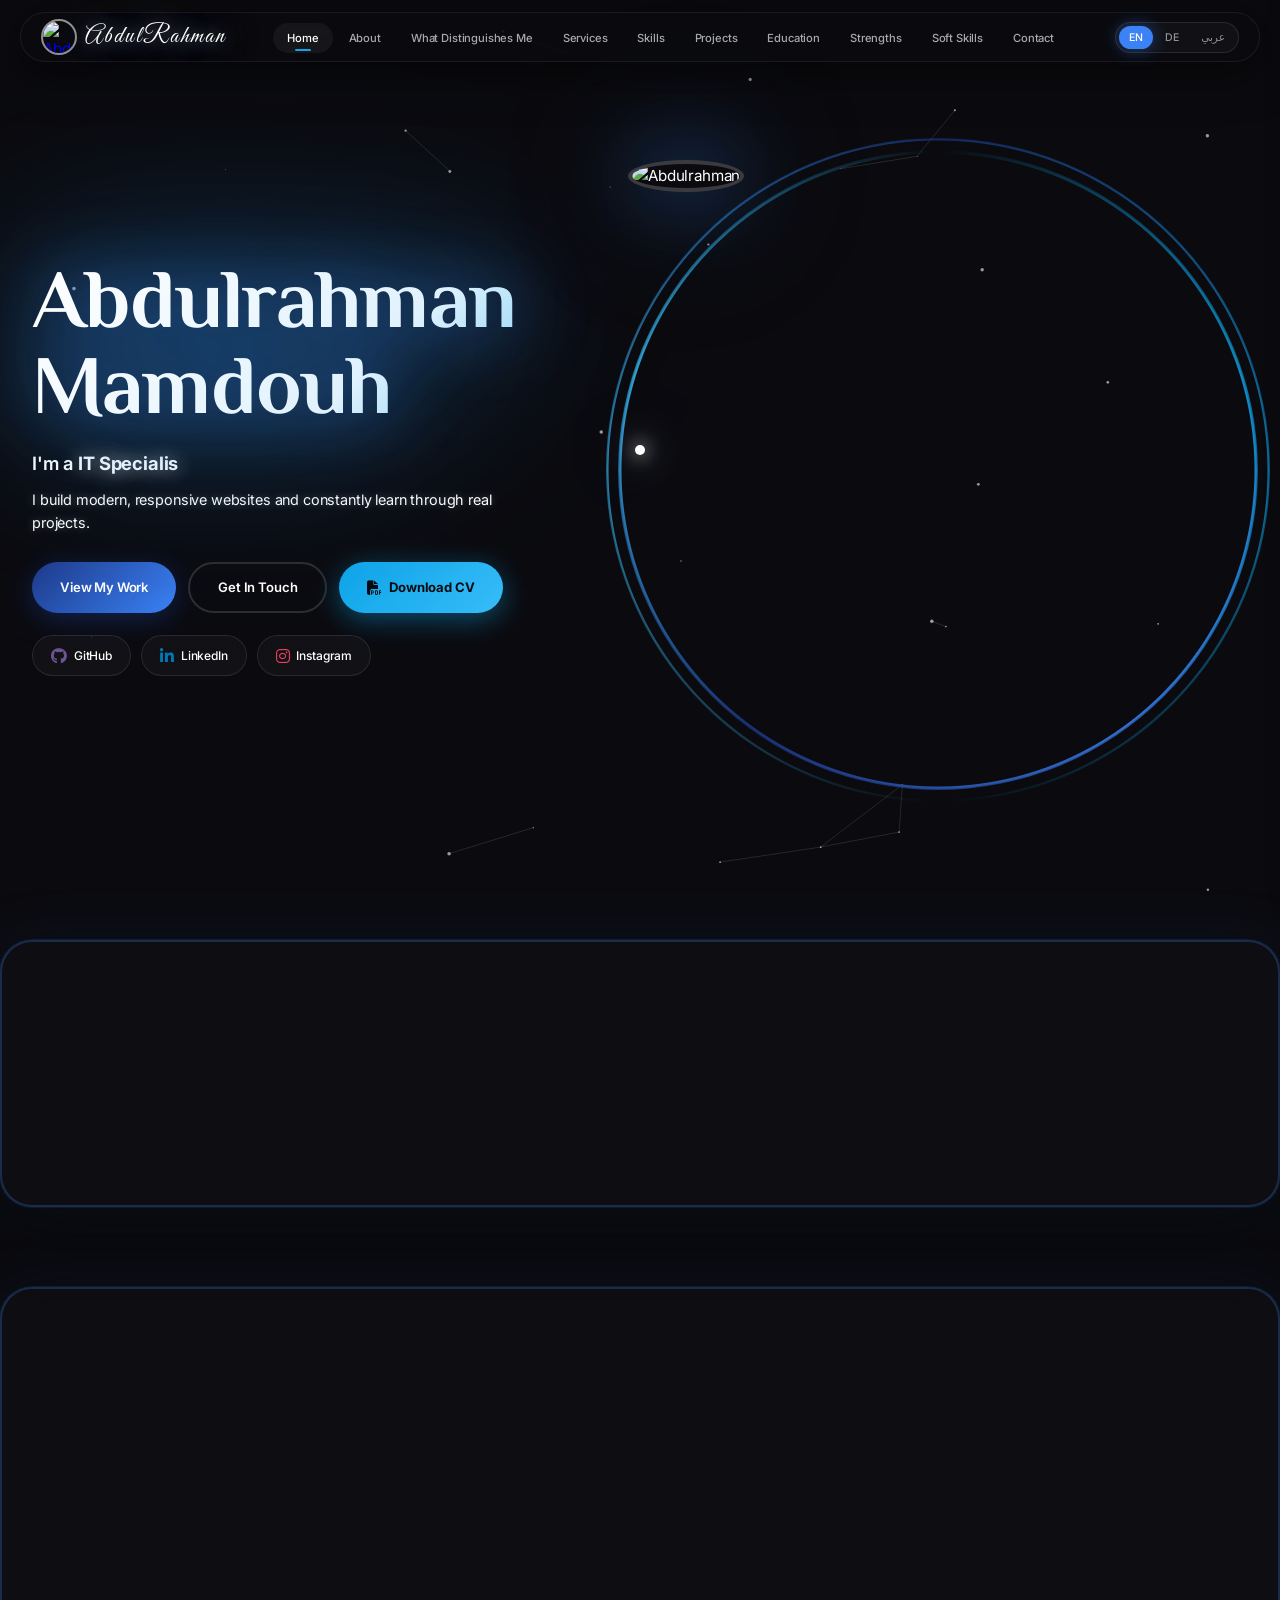
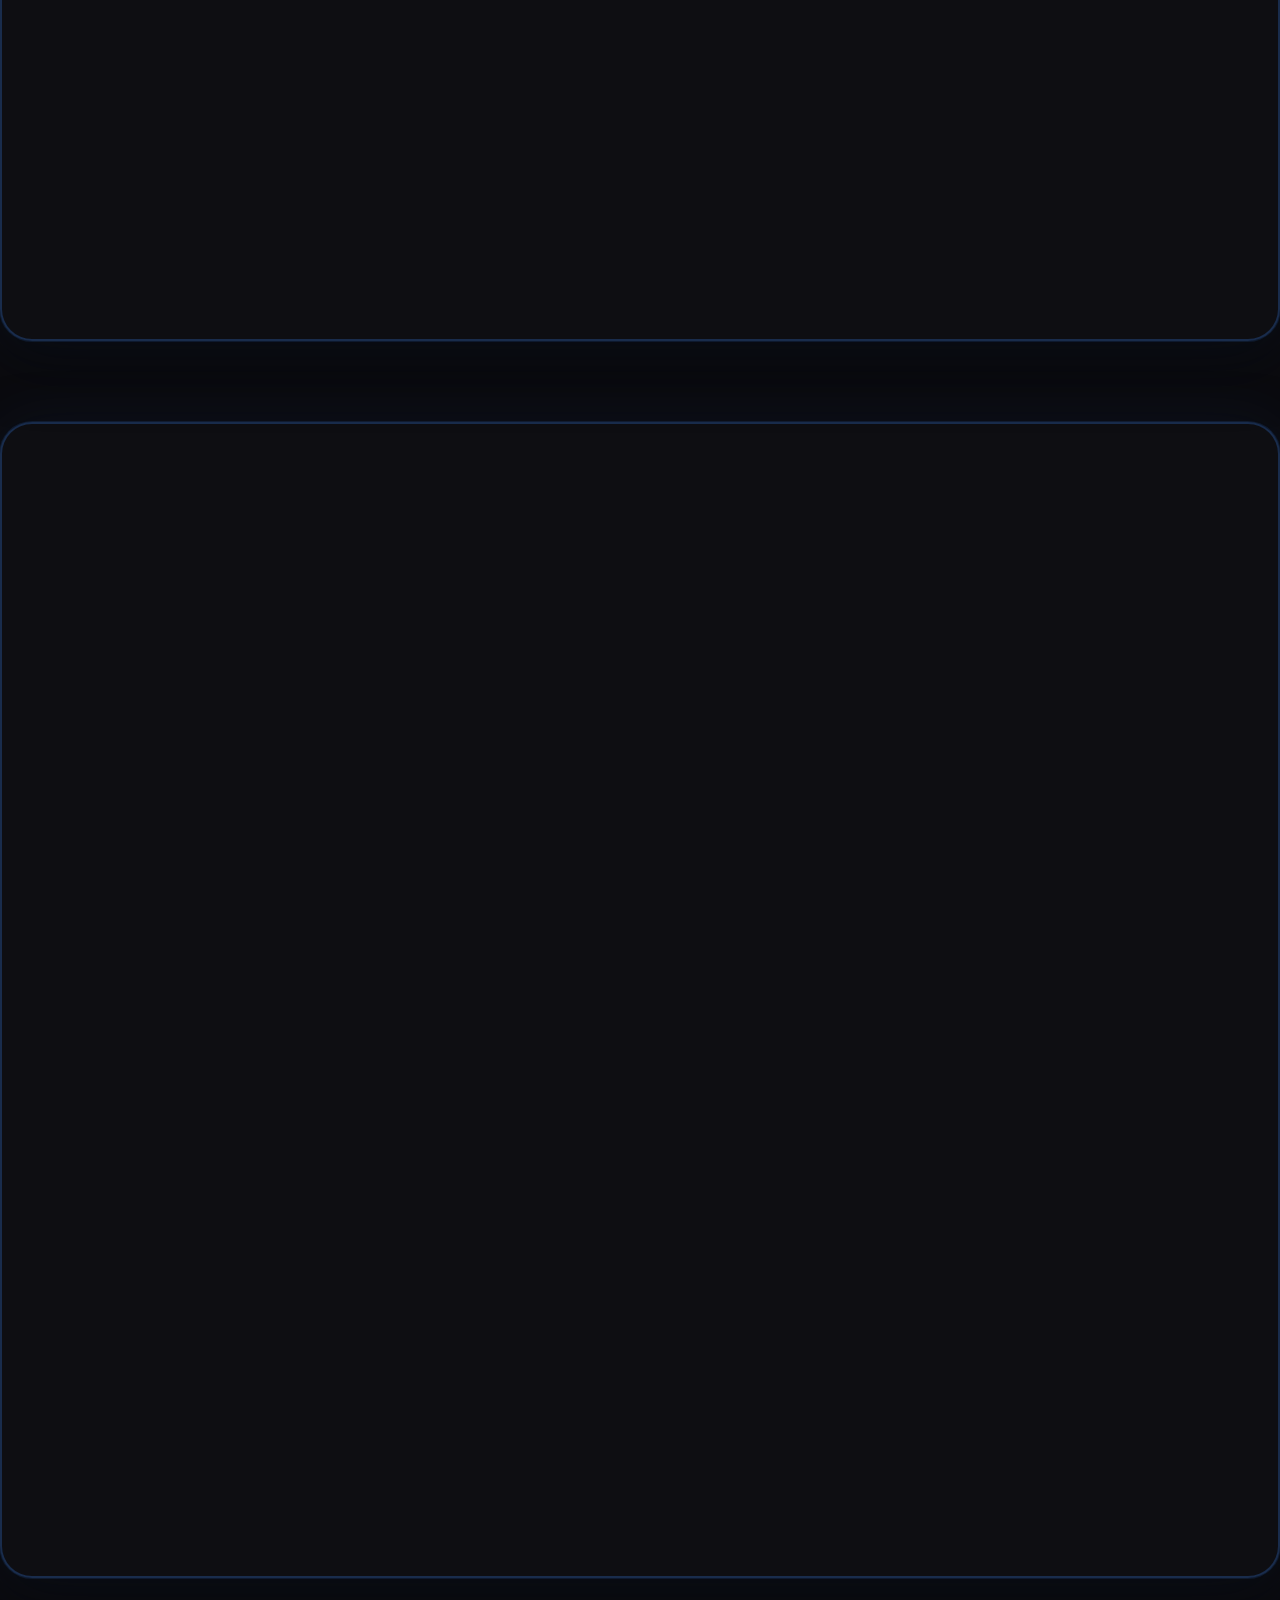
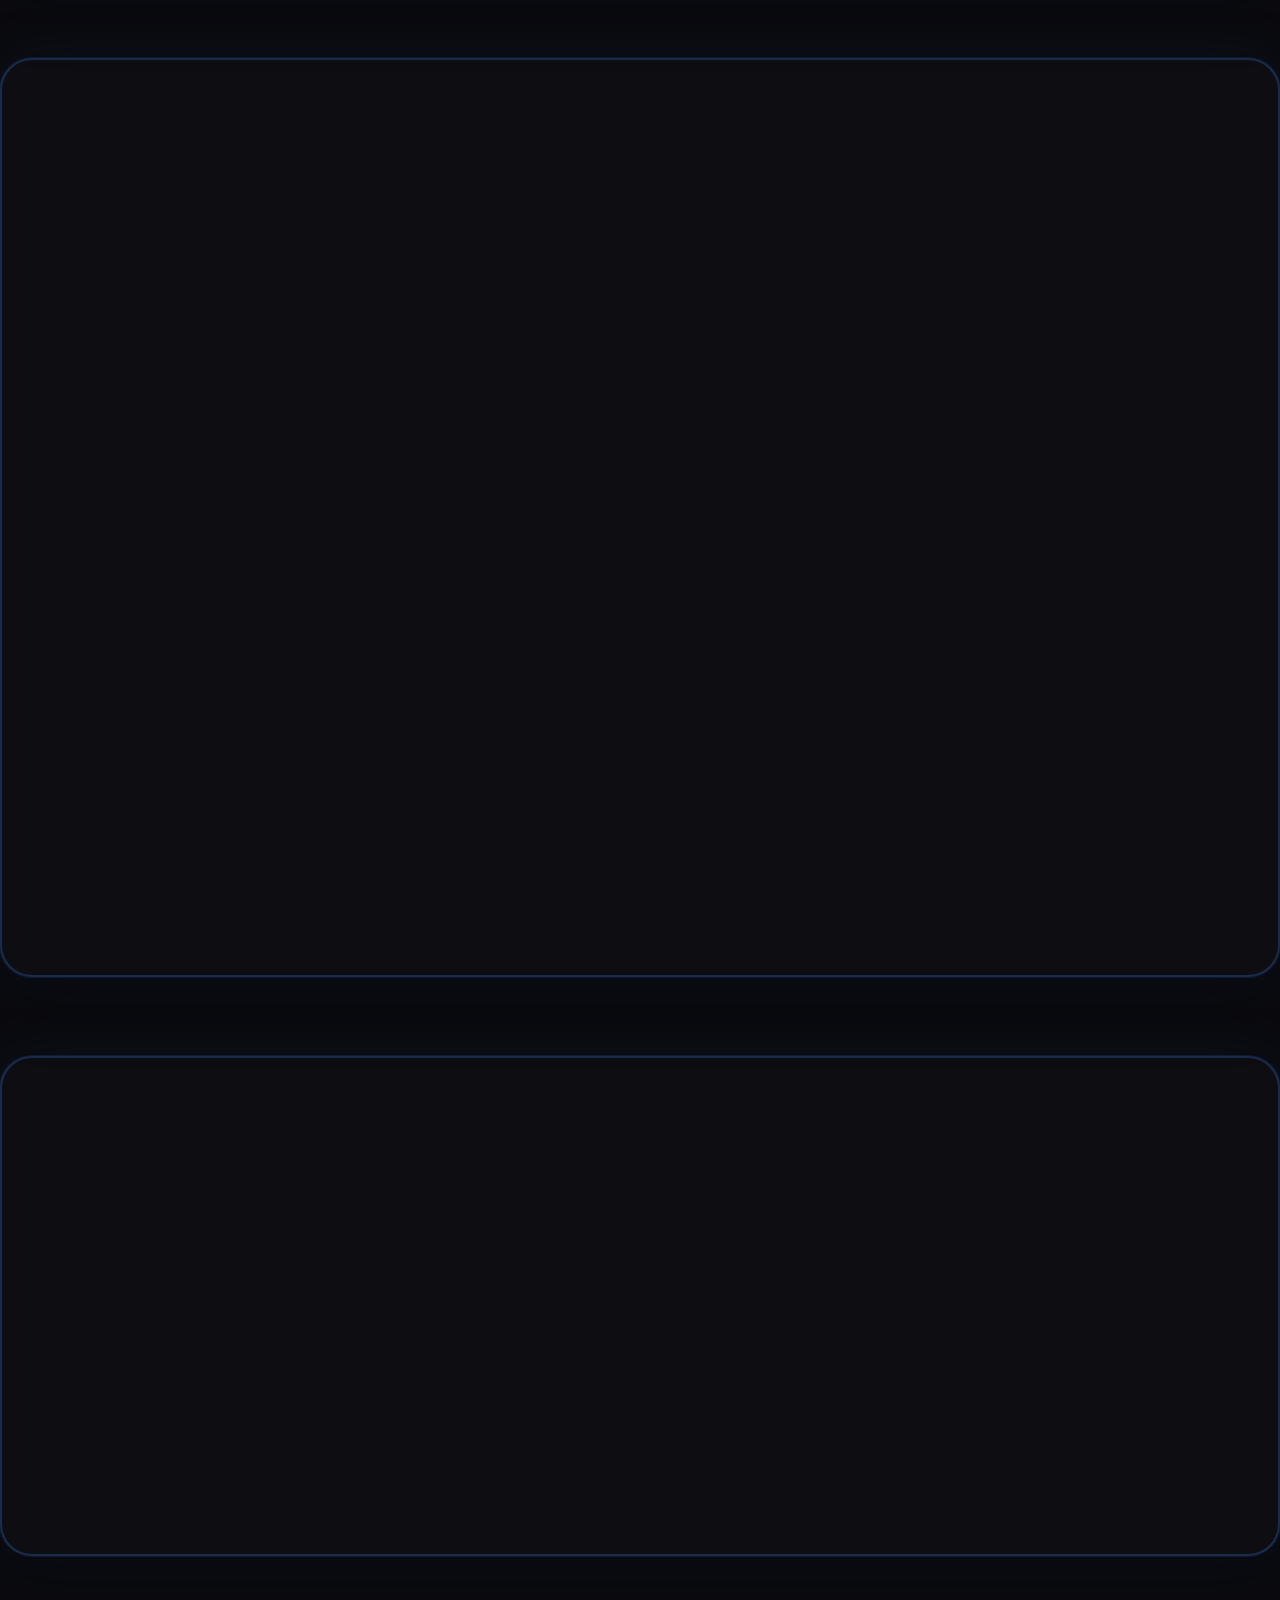
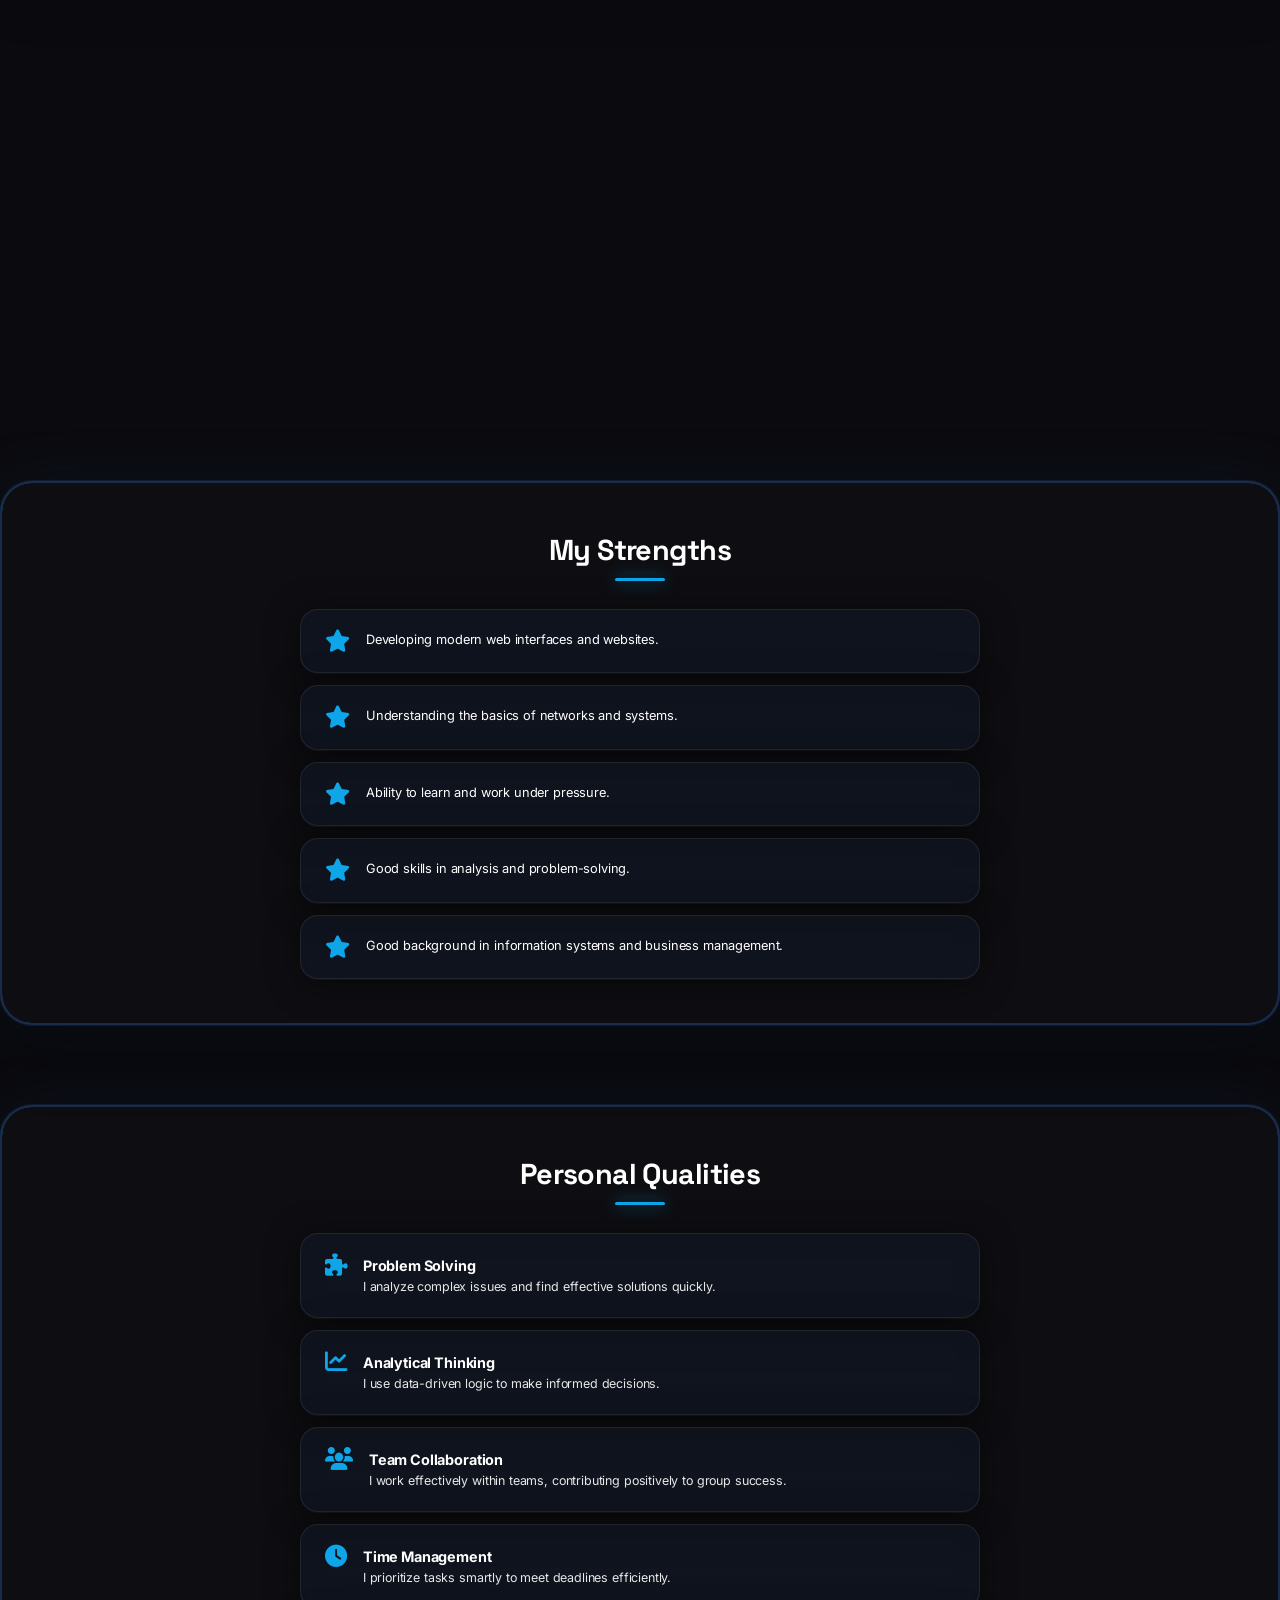
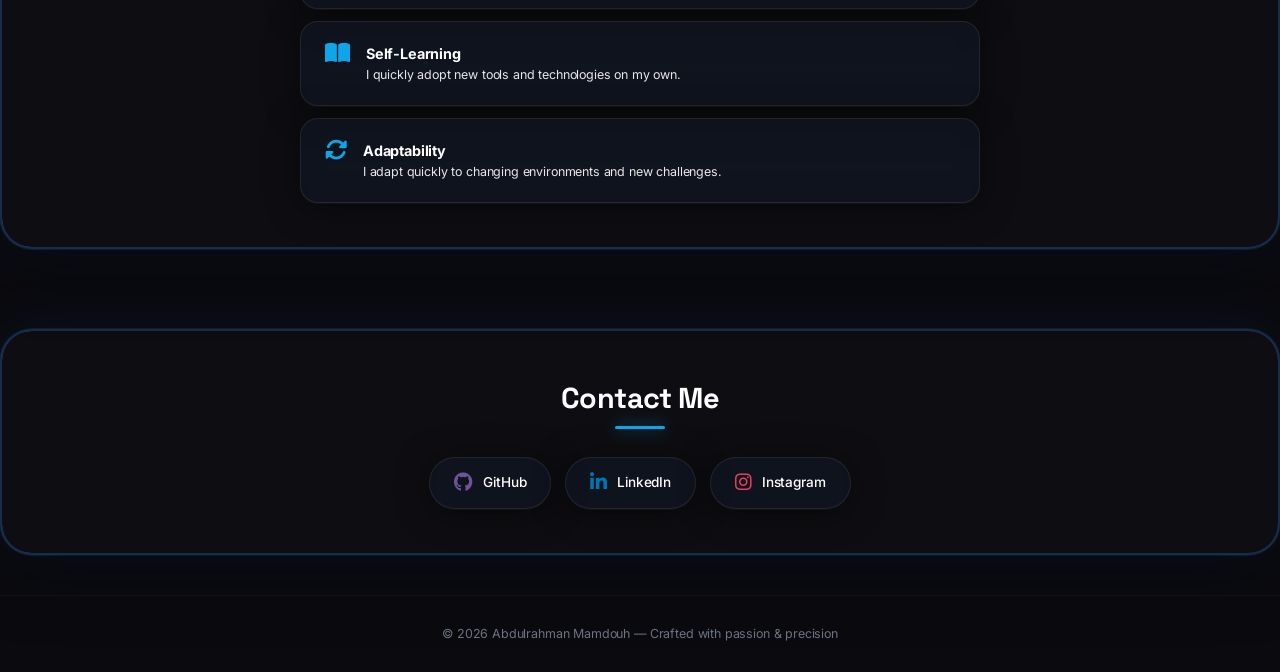
==== commit 0cd7e770: "Add files via upload" ====
--- a/index.html
+++ b/index.html
@@ -1,7 +1,6 @@
 <!DOCTYPE html>
 <html lang="en" dir="ltr">
 <head>
-    <meta name="google-site-verification" content="MazWxvgmgLJ0r-qzqjDuq45e6ZZUIV4tT6qPWwvhnBM" />
     <meta charset="UTF-8">
     <meta http-equiv="X-UA-Compatible" content="IE=edge">
     <meta name="viewport" content="width=device-width, initial-scale=1.0, viewport-fit=cover, maximum-scale=1.0, user-scalable=yes">
@@ -15,7 +14,7 @@
     <meta property="og:image" content="https://i.ibb.co/xKDpPNYf/682426296-797764139834932-7372304429932863614-n.jpg">
     <link rel="shortcut icon" type="image/x-icon" href="https://i.ibb.co/xKDpPNYf/682426296-797764139834932-7372304429932863614-n.jpg">
     <title>Abdulrahman | Frontend Developer</title>
-
+<meta name="google-site-verification" content="MazWxvgmgLJ0r-qzqjDuq45e6ZZUIV4tT6qPWwvhnBM" />
     <link rel="preconnect" href="https://cdnjs.cloudflare.com">
     <link rel="preconnect" href="https://fonts.googleapis.com">
     <link rel="preconnect" href="https://fonts.gstatic.com" crossorigin>
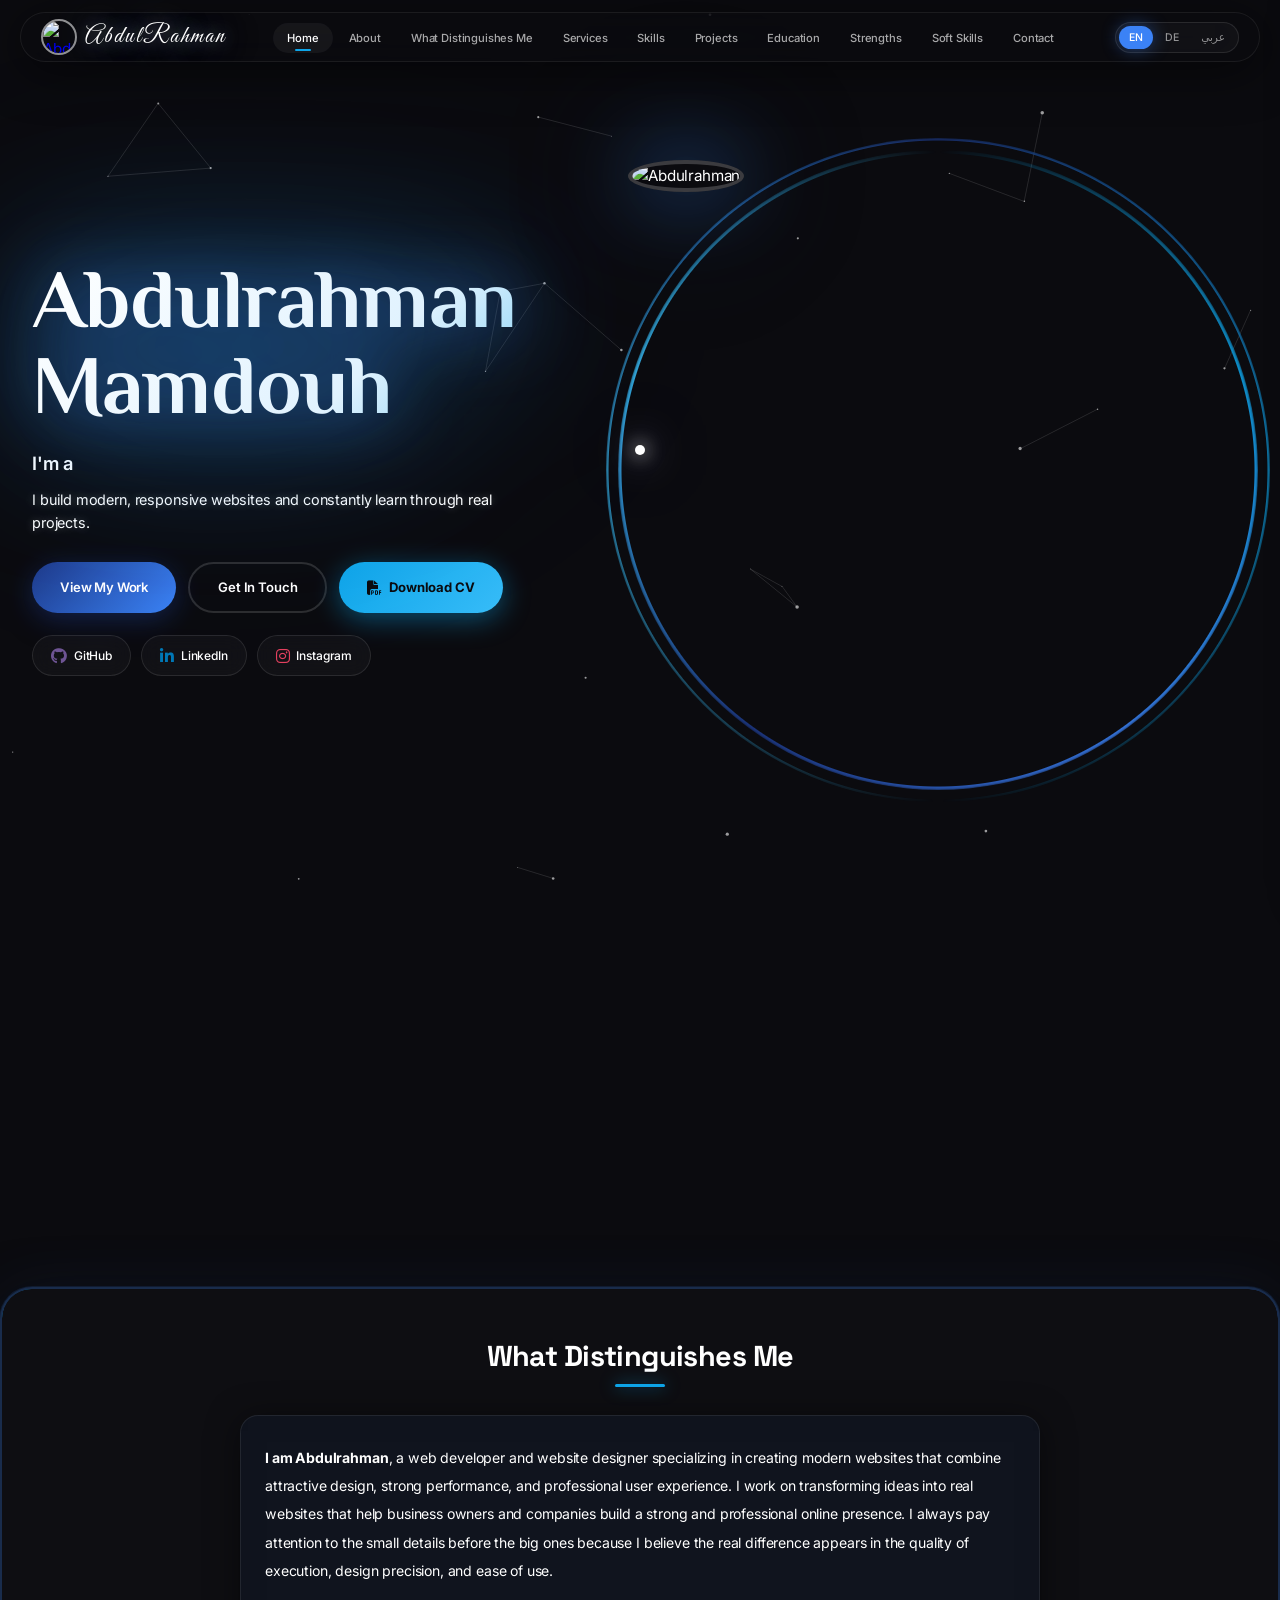
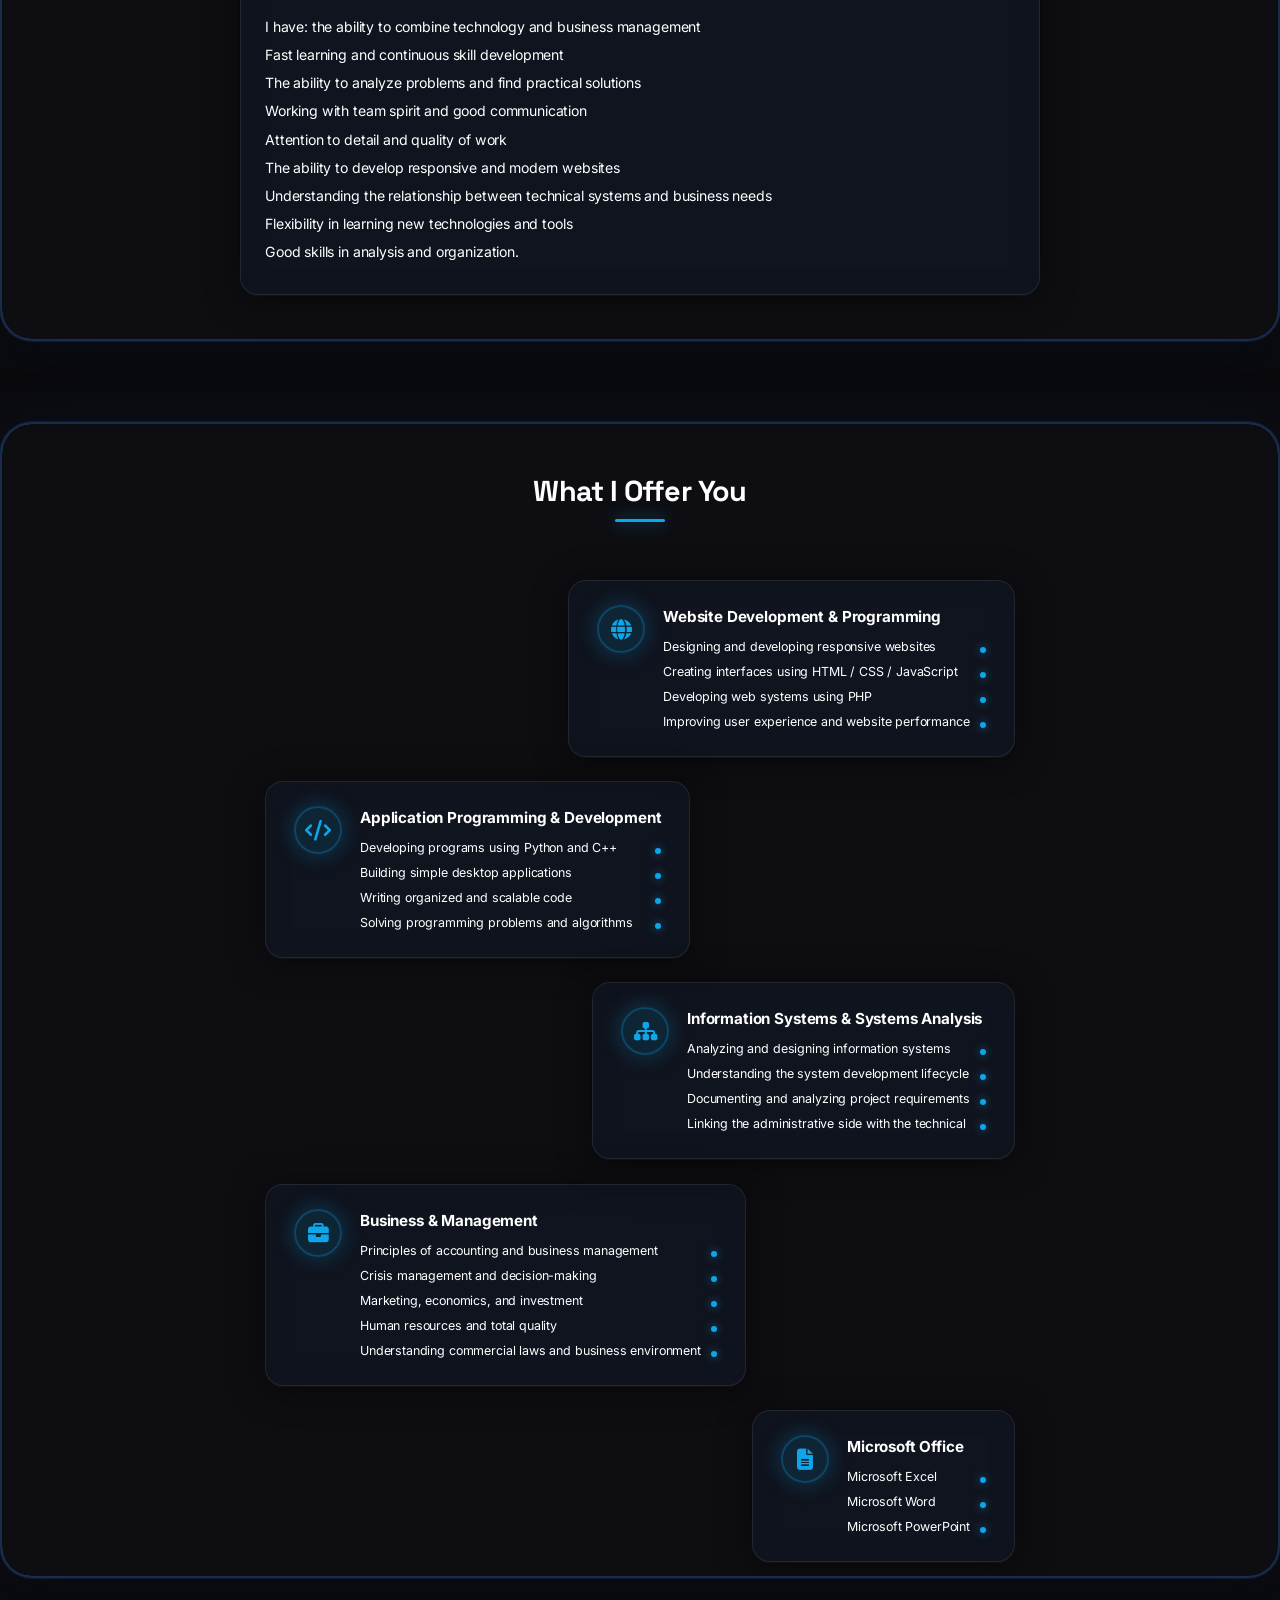
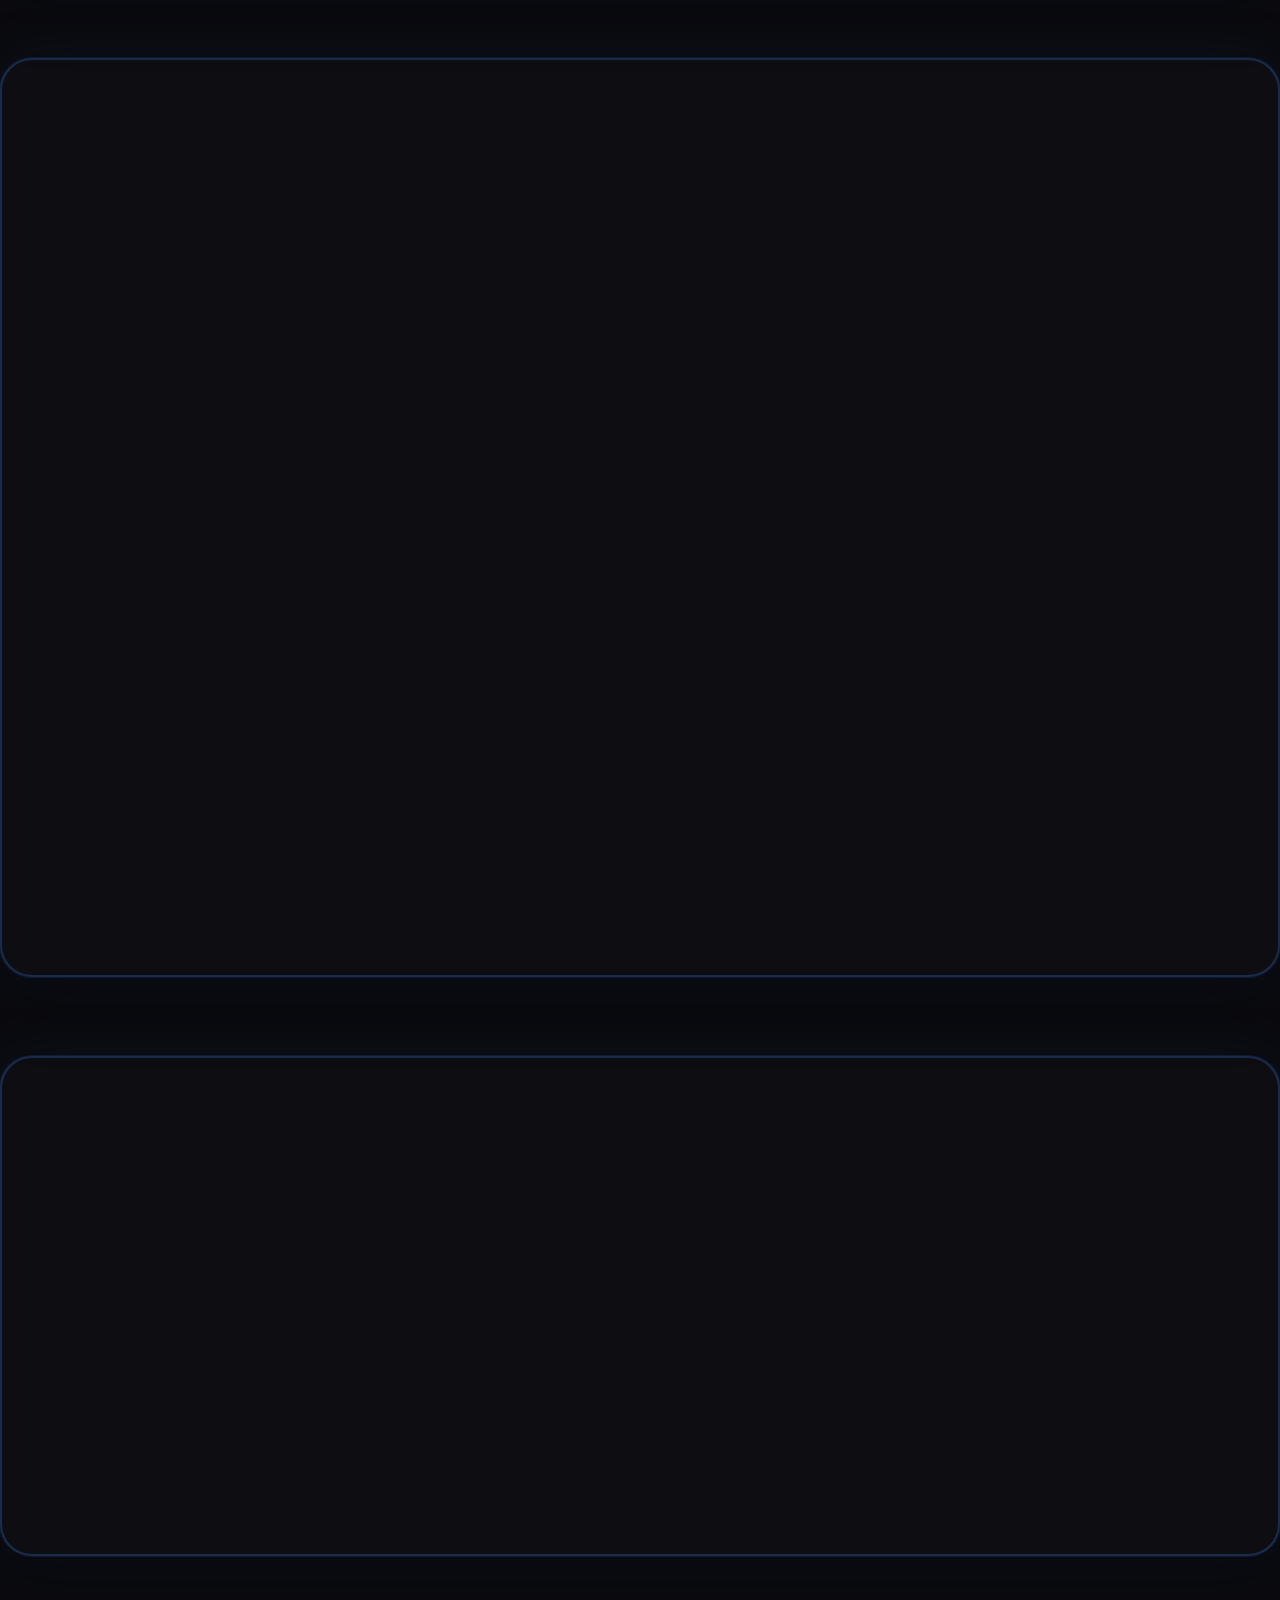
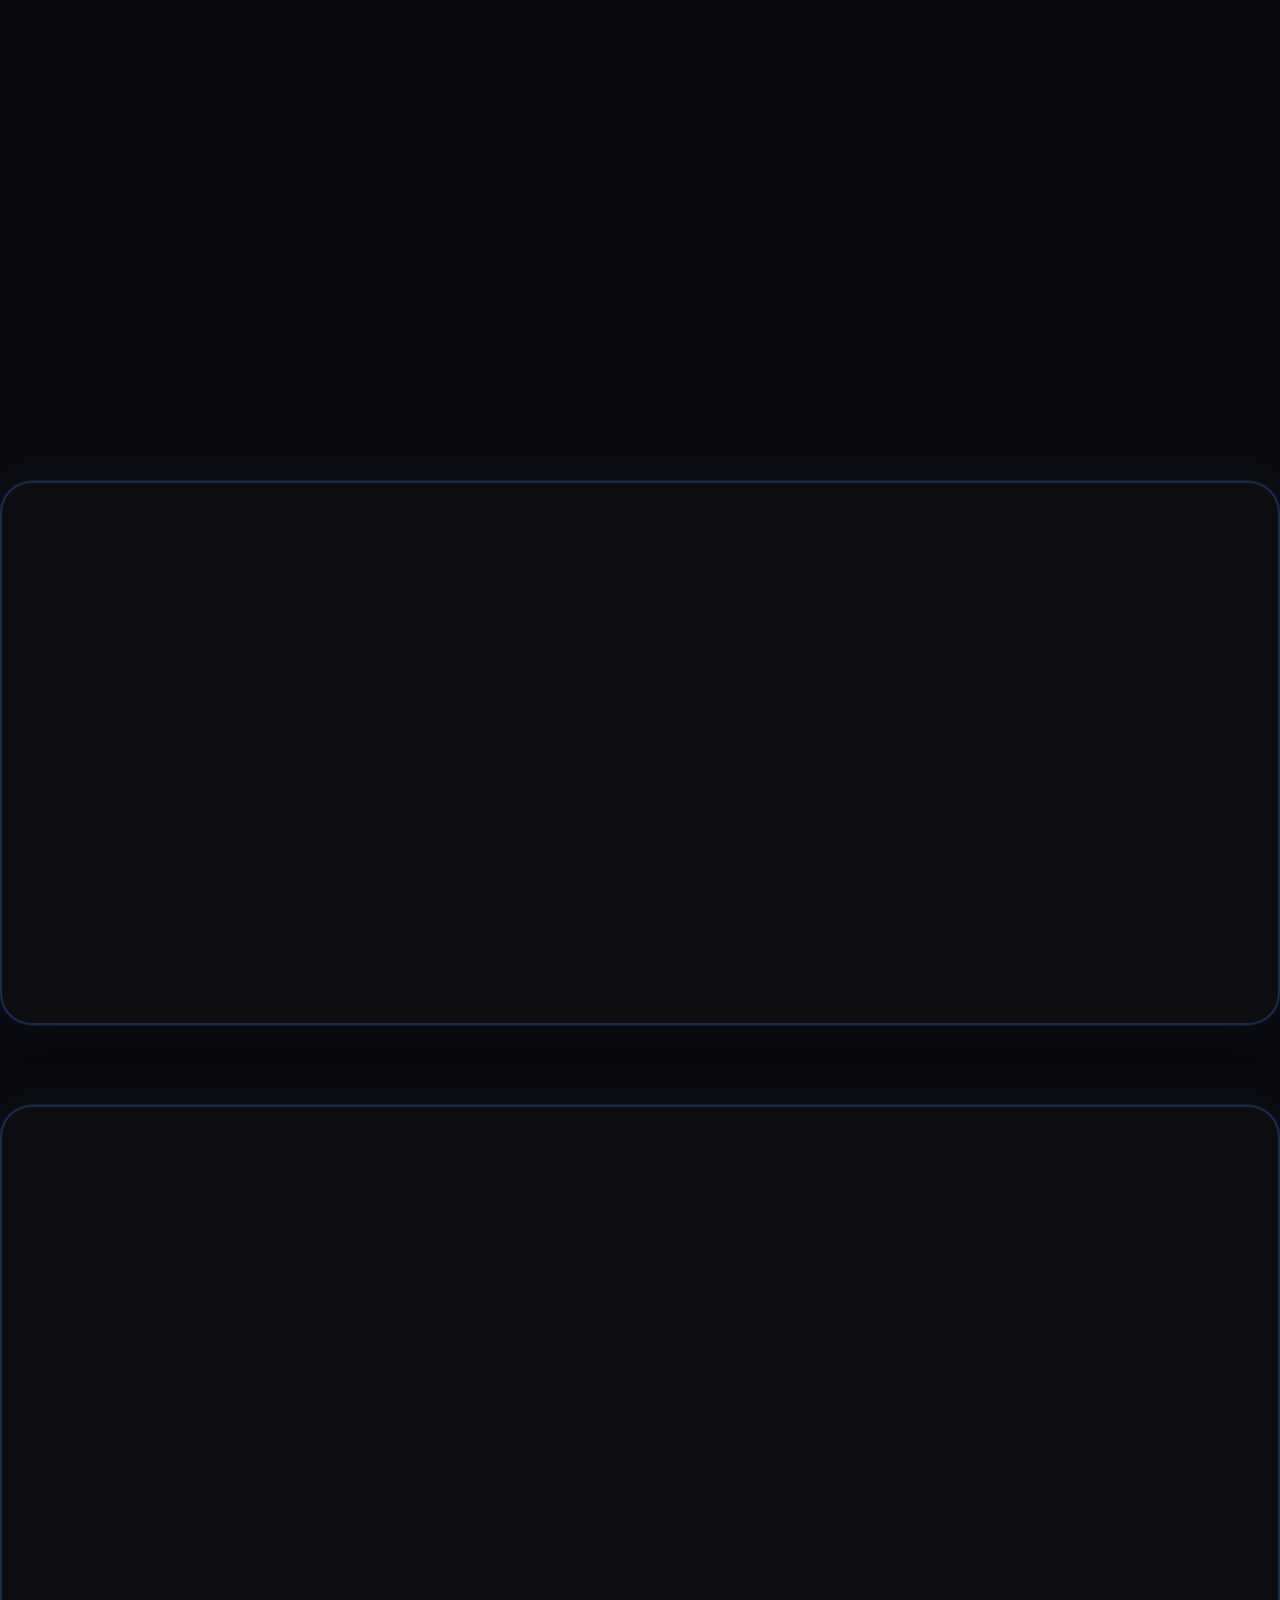
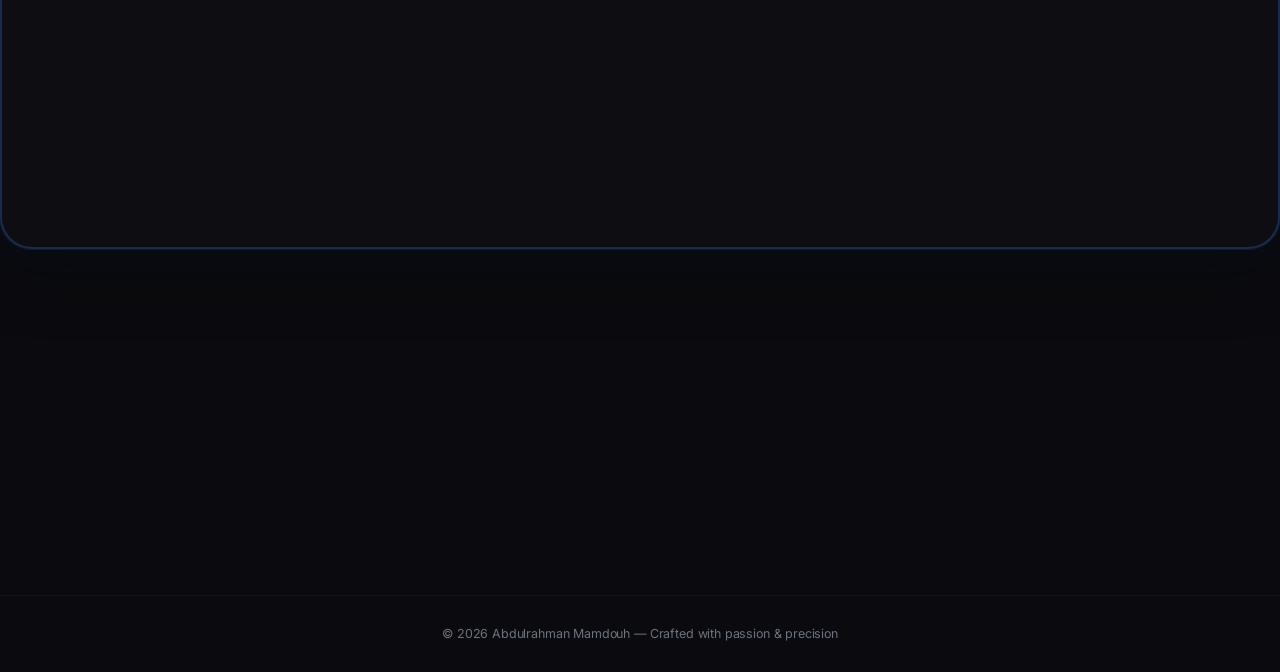
==== commit 65e42d08: "Add files via upload" ====
--- a/index.html
+++ b/index.html
@@ -14,7 +14,6 @@
     <meta property="og:image" content="https://i.ibb.co/xKDpPNYf/682426296-797764139834932-7372304429932863614-n.jpg">
     <link rel="shortcut icon" type="image/x-icon" href="https://i.ibb.co/xKDpPNYf/682426296-797764139834932-7372304429932863614-n.jpg">
     <title>Abdulrahman | Frontend Developer</title>
-<meta name="google-site-verification" content="MazWxvgmgLJ0r-qzqjDuq45e6ZZUIV4tT6qPWwvhnBM" />
     <link rel="preconnect" href="https://cdnjs.cloudflare.com">
     <link rel="preconnect" href="https://fonts.googleapis.com">
     <link rel="preconnect" href="https://fonts.gstatic.com" crossorigin>
@@ -25,7 +24,7 @@
     <link href="https://fonts.googleapis.com/css2?family=Great+Vibes&display=swap" rel="stylesheet">
     <link href="https://fonts.googleapis.com/css2?family=Playfair+Display:wght@700;800;900&display=swap" rel="stylesheet">
     <link href="https://fonts.googleapis.com/css2?family=El+Messiri:wght@400;500;600;700&display=swap" rel="stylesheet">
-
+<meta name="google-site-verification" content="MazWxvgmgLJ0r-qzqjDuq45e6ZZUIV4tT6qPWwvhnBM" />
     <style>
         :root {
             --bg-primary: #0B0B0F;
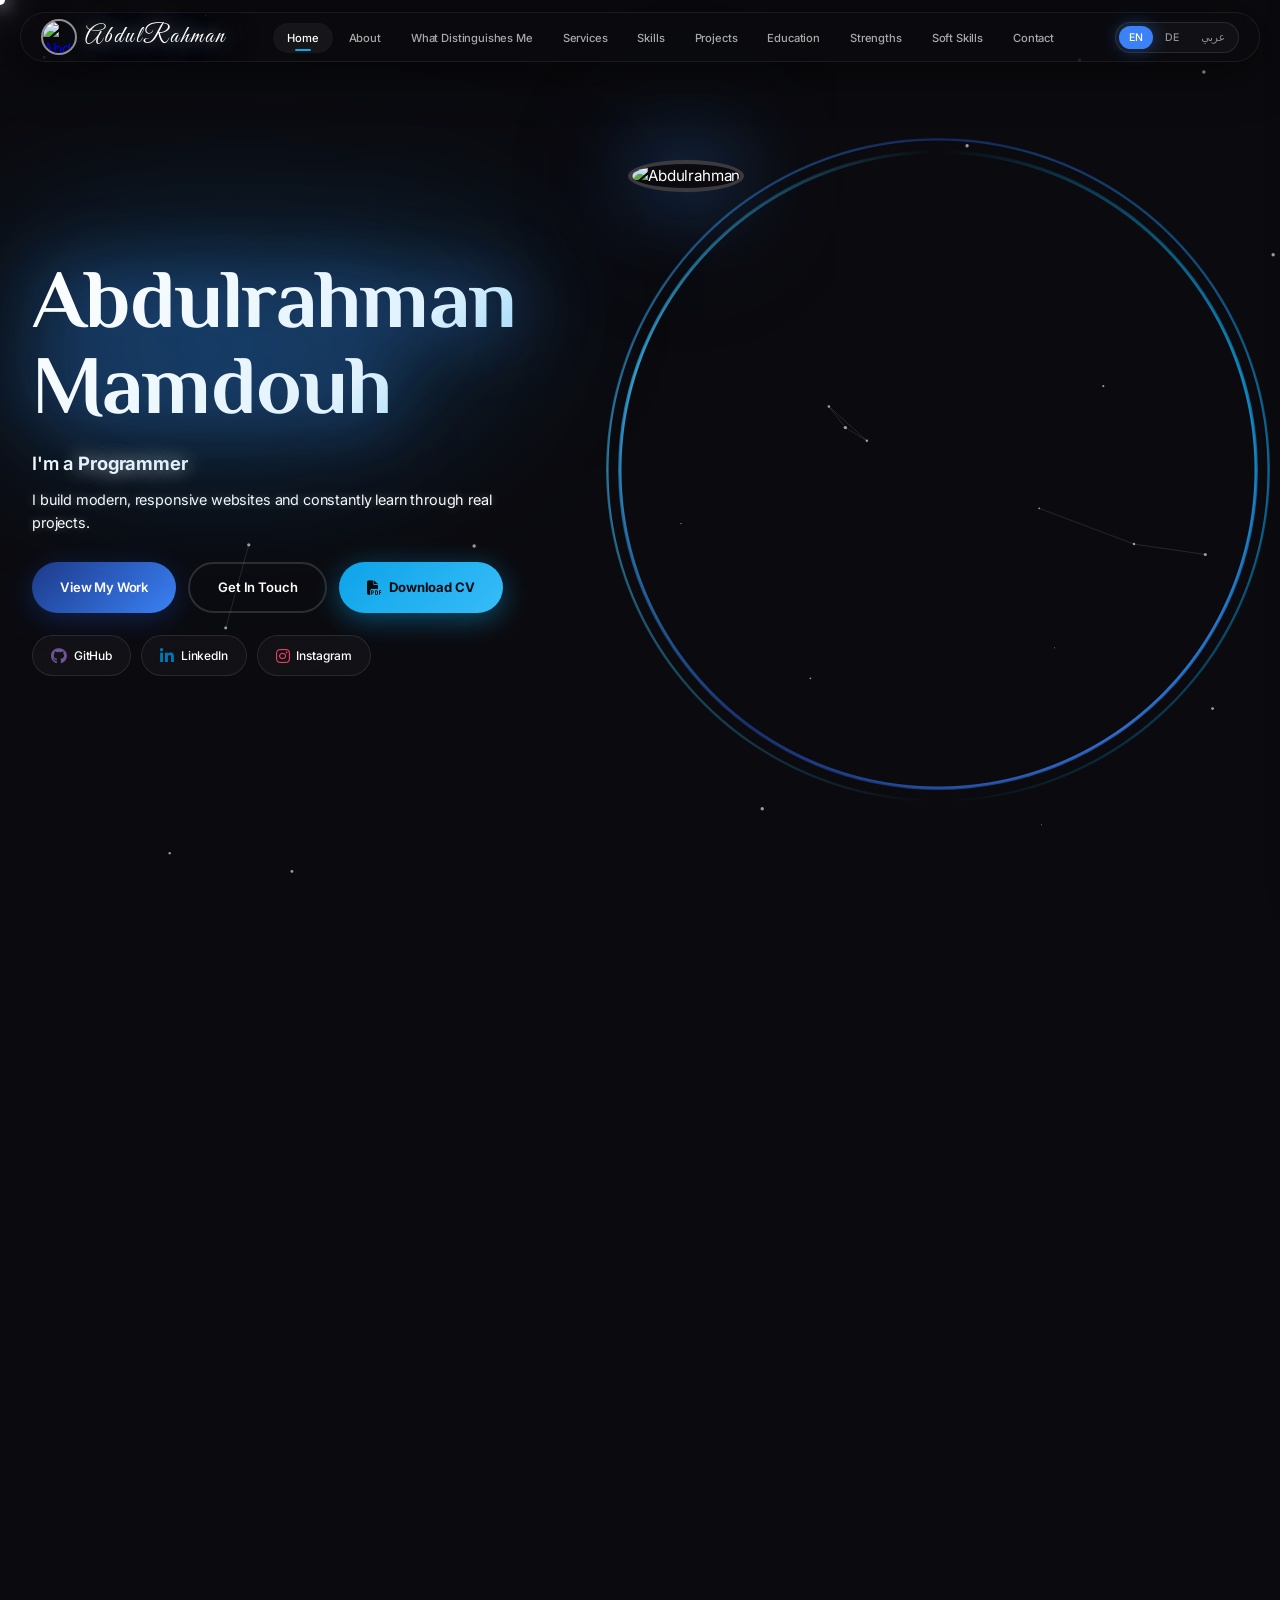
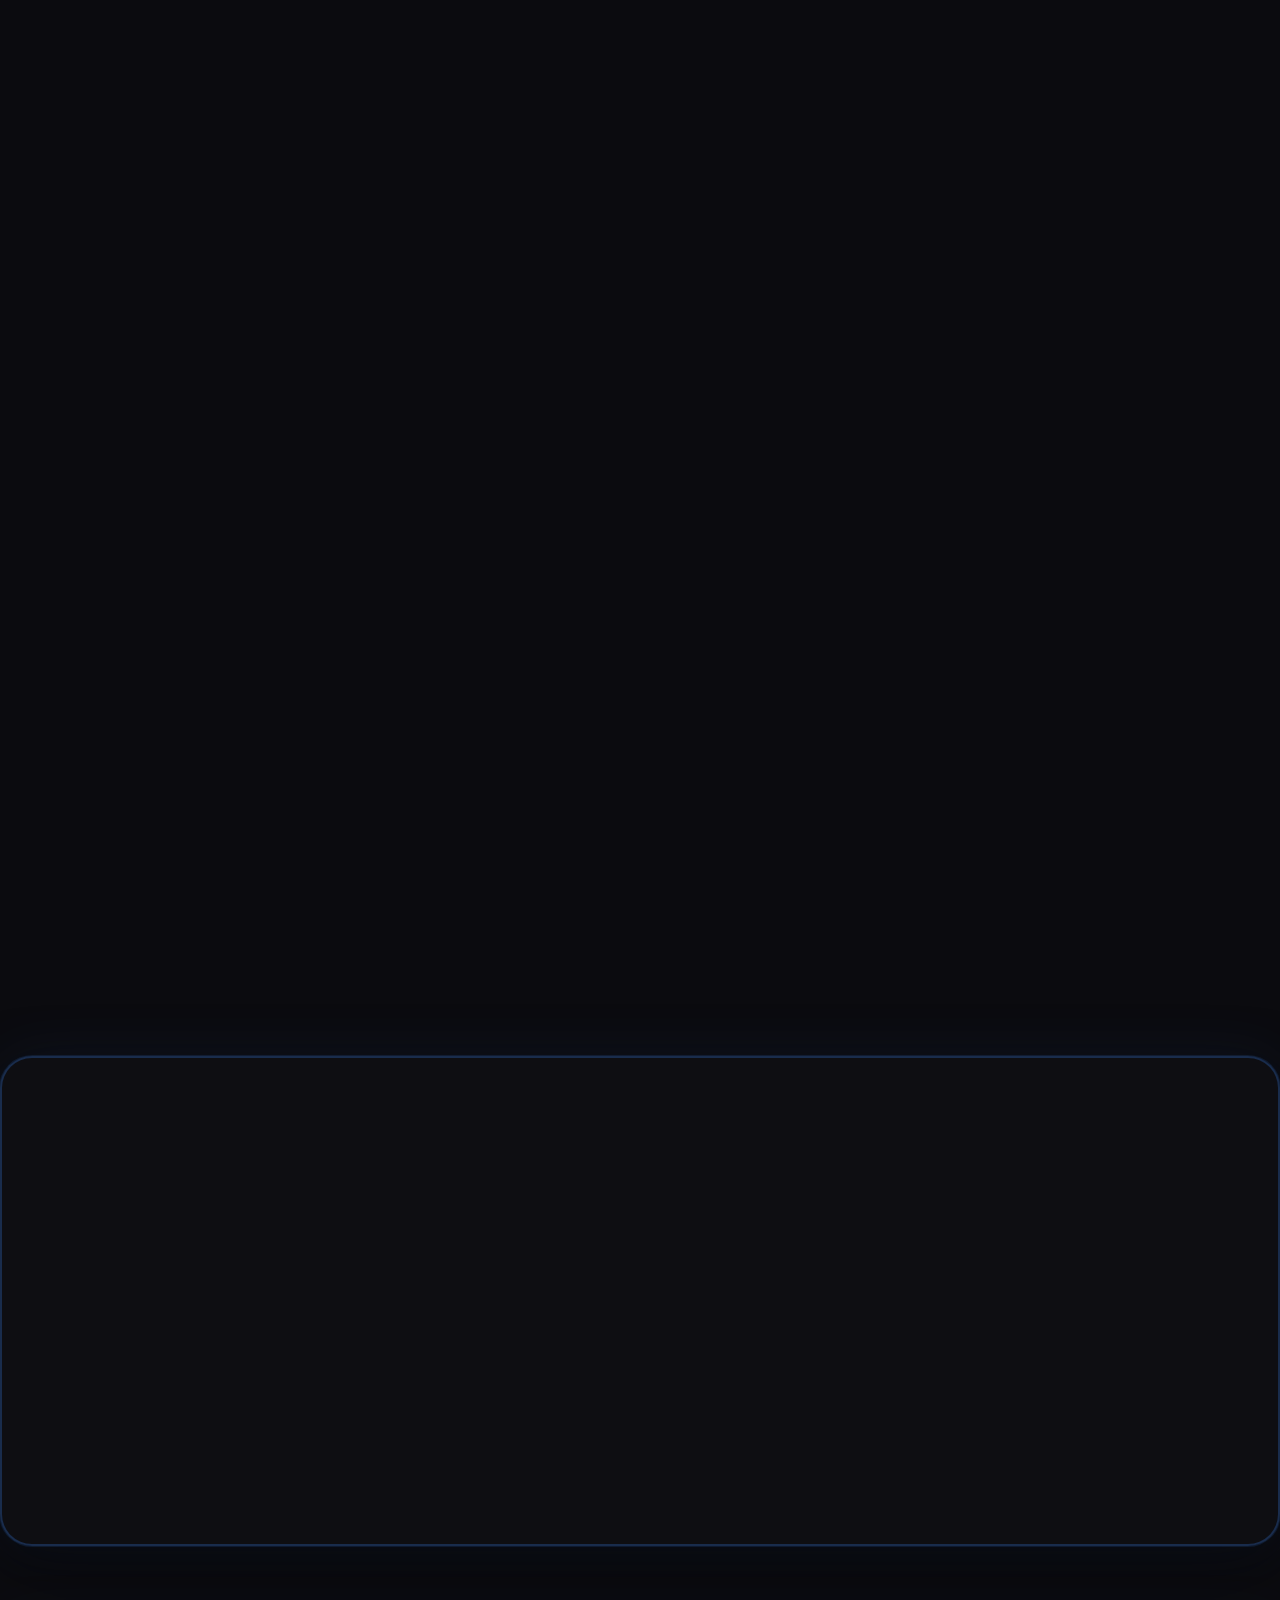
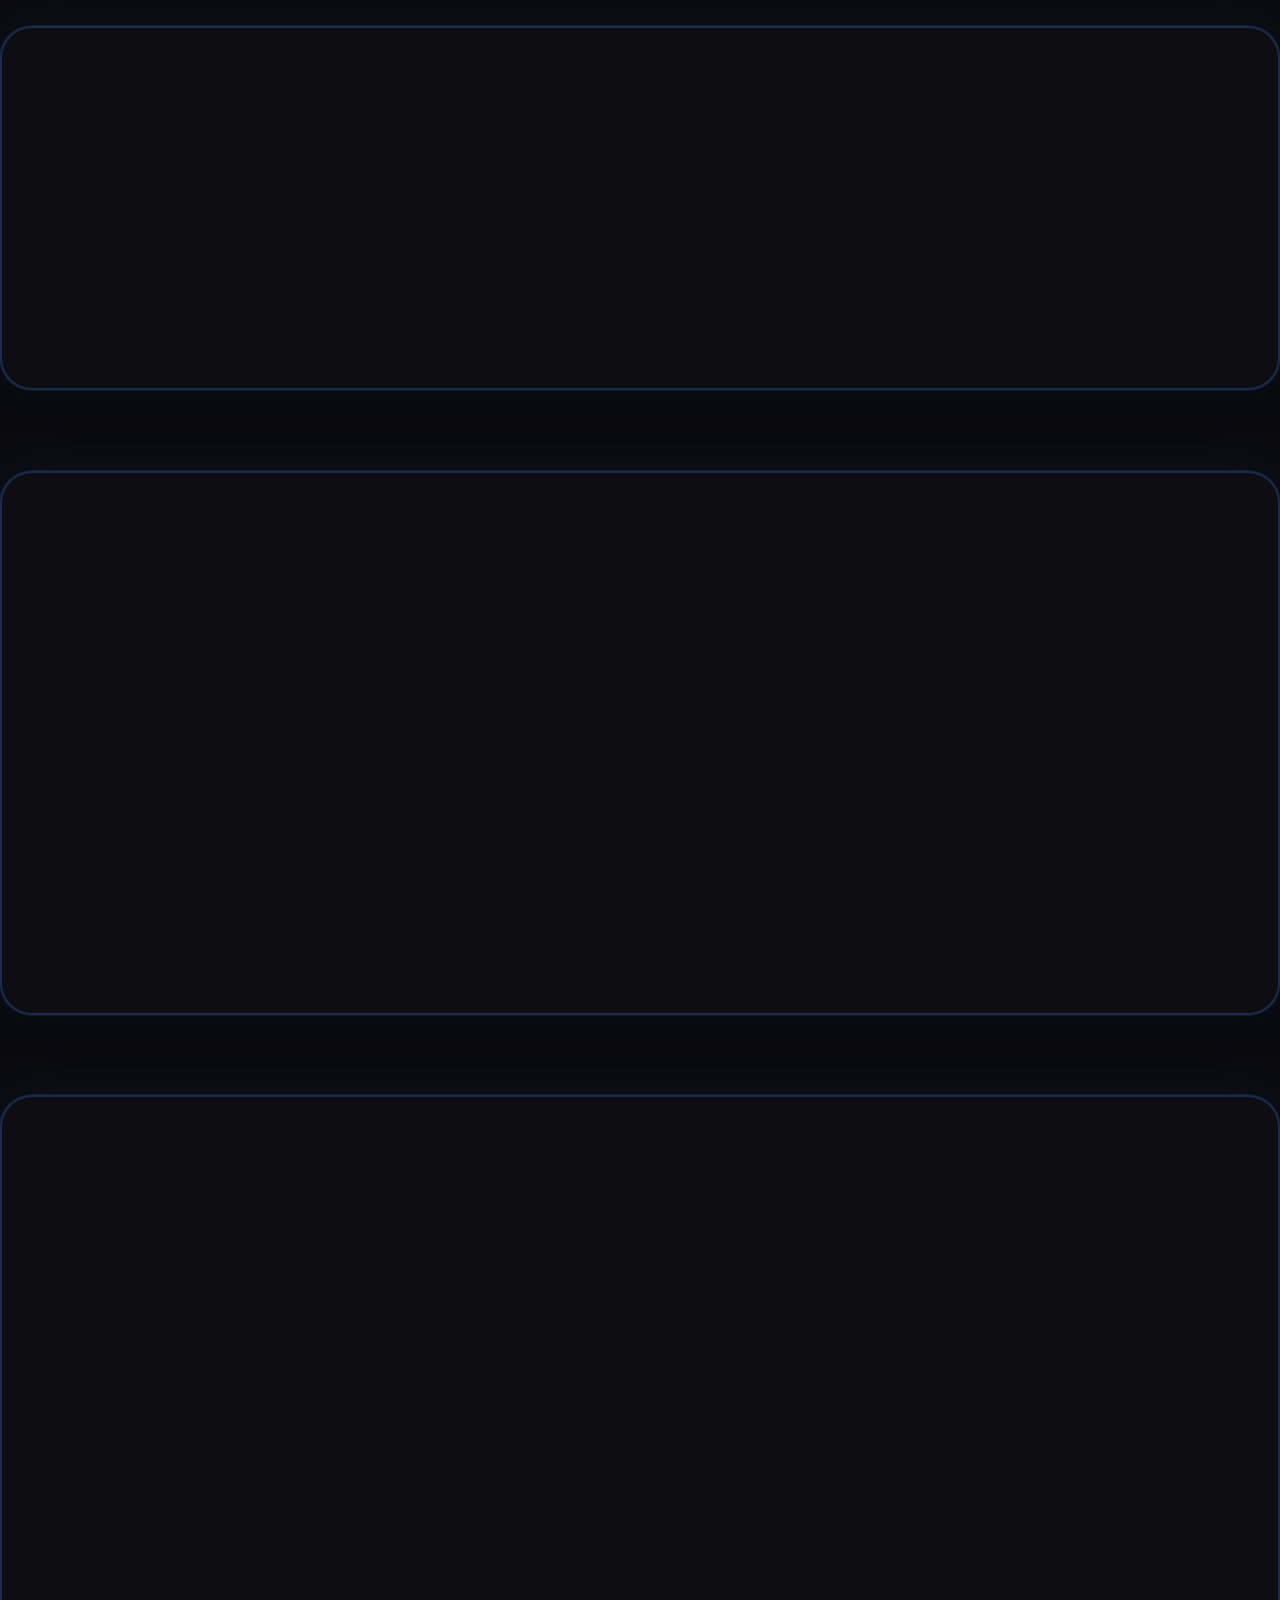
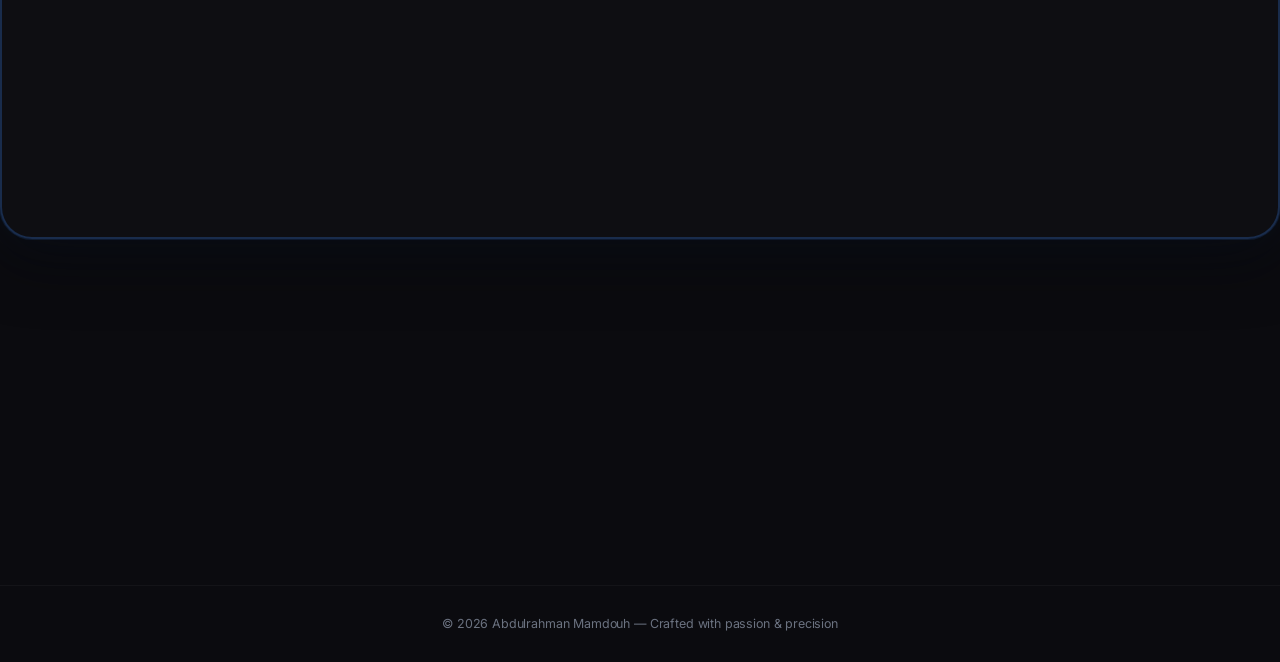
==== commit e8c57dcb: "Add files via upload" ====
--- a/index.html
+++ b/index.html
@@ -3,7 +3,7 @@
 <head>
     <meta charset="UTF-8">
     <meta http-equiv="X-UA-Compatible" content="IE=edge">
-    <meta name="viewport" content="width=device-width, initial-scale=1.0, viewport-fit=cover, maximum-scale=1.0, user-scalable=yes">
+    <meta name="viewport" content="width=device-width, initial-scale=1.0, viewport-fit=cover, user-scalable=yes">
     <meta name="description" content="Abdulrahman Mamdouh — UI/UX Designer & Low-Code Developer crafting cinematic digital experiences.">
     <meta name="author" content="Abdulrahman Mamdouh">
     <meta name="theme-color" content="#0B0B0F">
@@ -12,26 +12,28 @@
     <meta property="og:type" content="website">
     <meta property="og:url" content="https://abdo-1818.github.io/">
     <meta property="og:image" content="https://i.ibb.co/xKDpPNYf/682426296-797764139834932-7372304429932863614-n.jpg">
-    <link rel="shortcut icon" type="image/x-icon" href="https://i.ibb.co/xKDpPNYf/682426296-797764139834932-7372304429932863614-n.jpg">
+    <link rel="icon" type="image/x-icon" href="https://i.ibb.co/xKDpPNYf/682426296-797764139834932-7372304429932863614-n.jpg">
     <title>Abdulrahman | Frontend Developer</title>
+
     <link rel="preconnect" href="https://cdnjs.cloudflare.com">
     <link rel="preconnect" href="https://fonts.googleapis.com">
     <link rel="preconnect" href="https://fonts.gstatic.com" crossorigin>
+    <link rel="preconnect" href="https://i.ibb.co" crossorigin>
+    <link rel="dns-prefetch" href="https://images.unsplash.com">
     <link rel="stylesheet" href="https://cdnjs.cloudflare.com/ajax/libs/font-awesome/6.5.0/css/all.min.css">
-    <link href="https://fonts.googleapis.com/css2?family=Cairo:wght@400;500;600;700;800;900&display=swap" rel="stylesheet">
+    <link href="https://fonts.googleapis.com/css2?family=Cairo:wght@400;600;700;800&display=swap" rel="stylesheet">
     <link href="https://fonts.googleapis.com/css2?family=Inter:wght@300;400;500;600;700;800;900&display=swap" rel="stylesheet">
-    <link href="https://fonts.googleapis.com/css2?family=Space+Grotesk:wght@300;400;500;600;700&display=swap" rel="stylesheet">
+    <link href="https://fonts.googleapis.com/css2?family=Space+Grotesk:wght@400;500;600;700&display=swap" rel="stylesheet">
     <link href="https://fonts.googleapis.com/css2?family=Great+Vibes&display=swap" rel="stylesheet">
     <link href="https://fonts.googleapis.com/css2?family=Playfair+Display:wght@700;800;900&display=swap" rel="stylesheet">
-    <link href="https://fonts.googleapis.com/css2?family=El+Messiri:wght@400;500;600;700&display=swap" rel="stylesheet">
-<meta name="google-site-verification" content="MazWxvgmgLJ0r-qzqjDuq45e6ZZUIV4tT6qPWwvhnBM" />
+    <link href="https://fonts.googleapis.com/css2?family=El+Messiri:wght@400;600;700&display=swap" rel="stylesheet">
+
     <style>
         :root {
             --bg-primary: #0B0B0F;
             --bg-secondary: #111827;
             --surface: rgba(255, 255, 255, 0.04);
             --border: rgba(255, 255, 255, 0.08);
-            --border-hover: rgba(255, 255, 255, 0.16);
             --text-primary: #FFFFFF;
             --text-secondary: #A1A1AA;
             --text-muted: #6B7280;
@@ -53,11 +55,8 @@
             --max-width: 1280px;
         }
 
-        * {
-            margin: 0;
-            padding: 0;
-            box-sizing: border-box;
-        }
+        * { margin: 0; padding: 0; box-sizing: border-box; }
+
         html {
             scroll-behavior: smooth;
             scroll-padding-top: 100px;
@@ -66,6 +65,7 @@
             -webkit-tap-highlight-color: transparent;
             -webkit-text-size-adjust: 100%;
         }
+
         body {
             font-family: 'Inter', system-ui, sans-serif;
             background: var(--bg-primary);
@@ -77,13 +77,241 @@
             font-size: 0.95rem;
             position: relative;
             letter-spacing: -0.01em;
-            background-attachment: fixed;
-        }
+        }
+
         body.rtl {
             font-family: 'Cairo', system-ui, sans-serif;
             direction: rtl;
             text-align: right;
             letter-spacing: 0;
+        }
+
+        body.intro-locked {
+            overflow: hidden;
+            height: 100vh;
+        }
+
+        /* ============ شاشة الترحيب ============ */
+        #introScreen {
+            position: fixed;
+            inset: 0;
+            z-index: 9999;
+            display: flex;
+            flex-direction: column;
+            align-items: center;
+            justify-content: center;
+            background: radial-gradient(circle at 50% 45%, #14172b 0%, #0B0B0F 55%, #050508 100%);
+            transition: opacity 0.9s var(--ease-out-expo), visibility 0.9s;
+            will-change: opacity;
+            padding: 0 20px;
+            text-align: center;
+        }
+        #introScreen.hide {
+            opacity: 0;
+            visibility: hidden;
+            pointer-events: none;
+        }
+
+        #introScreen::before {
+            content: '';
+            position: absolute;
+            top: 50%;
+            left: 50%;
+            width: min(700px, 90vw);
+            height: min(700px, 90vw);
+            transform: translate(-50%, -50%);
+            background: radial-gradient(circle, rgba(59, 130, 246, 0.22) 0%, rgba(14, 165, 233, 0.08) 35%, transparent 70%);
+            filter: blur(40px);
+            animation: introGlow 3s ease-in-out infinite alternate;
+            pointer-events: none;
+        }
+        @keyframes introGlow {
+            from { opacity: 0.6; transform: translate(-50%, -50%) scale(0.95); }
+            to   { opacity: 1;   transform: translate(-50%, -50%) scale(1.08); }
+        }
+
+        .intro-photo-wrap {
+            position: relative;
+            width: clamp(170px, 28vw, 240px);
+            height: clamp(170px, 28vw, 240px);
+            border-radius: 50%;
+            opacity: 0;
+            transform: scale(0.7);
+            animation: introPhotoIn 1s var(--ease-spring) 0.15s forwards;
+        }
+        @keyframes introPhotoIn {
+            to { opacity: 1; transform: scale(1); }
+        }
+
+        .intro-photo-wrap::before {
+            content: '';
+            position: absolute;
+            inset: -10px;
+            border-radius: 50%;
+            background: conic-gradient(from 0deg, transparent 0deg, #0EA5E9 90deg, #3B82F6 180deg, #1E3A8A 250deg, transparent 360deg);
+            animation: introSpin 2.6s linear infinite;
+            filter: blur(1px);
+            z-index: 0;
+        }
+        .intro-photo-wrap::after {
+            content: '';
+            position: absolute;
+            inset: -22px;
+            border-radius: 50%;
+            background: conic-gradient(from 180deg, transparent 0deg, #38BDF8 100deg, #1E3A8A 200deg, #0EA5E9 300deg, transparent 360deg);
+            animation: introSpin 4.2s linear infinite reverse;
+            opacity: 0.7;
+            filter: blur(3px);
+            z-index: 0;
+        }
+        @keyframes introSpin { to { transform: rotate(360deg); } }
+
+        .intro-photo {
+            position: relative;
+            z-index: 1;
+            width: 100%;
+            height: 100%;
+            border-radius: 50%;
+            object-fit: cover;
+            border: 4px solid rgba(255, 255, 255, 0.25);
+            box-shadow:
+                0 0 60px rgba(59, 130, 246, 0.7),
+                0 0 120px rgba(14, 165, 233, 0.4),
+                0 0 200px rgba(30, 58, 138, 0.3);
+        }
+
+        /* النص اللي بيتكتب حرف حرف */
+        .intro-typed {
+            margin-top: 38px;
+            font-family: 'El Messiri', 'Playfair Display', serif;
+            font-size: clamp(1.3rem, 4.2vw, 2rem);
+            font-weight: 700;
+            letter-spacing: 0.5px;
+            line-height: 1.4;
+            min-height: 1.4em;
+            display: block;
+            background: linear-gradient(135deg, #ffffff 0%, #e0f2fe 30%, #0EA5E9 60%, #3B82F6 100%);
+            background-size: 200% 200%;
+            -webkit-background-clip: text;
+            background-clip: text;
+            -webkit-text-fill-color: transparent;
+            animation: introTextShine 4s ease-in-out infinite;
+            filter: drop-shadow(0 0 24px rgba(59, 130, 246, 0.55));
+            opacity: 0;
+            transition: opacity 0.45s ease;
+        }
+        .intro-typed.ready { opacity: 1; }
+        @keyframes introTextShine {
+            0%, 100% { background-position: 0% 50%; }
+            50% { background-position: 100% 50%; }
+        }
+
+        /* الكيرسور النابض */
+        .intro-cursor {
+            display: inline-block;
+            width: 2px;
+            height: 0.95em;
+            background: #0EA5E9;
+            margin-left: 3px;
+            vertical-align: middle;
+            transform: translateY(-2px);
+            box-shadow: 0 0 10px #0EA5E9, 0 0 18px rgba(14, 165, 233, 0.65);
+            -webkit-text-fill-color: initial;
+            animation: introBlink 0.7s step-end infinite;
+        }
+        @keyframes introBlink {
+            0%, 100% { opacity: 1; }
+            50% { opacity: 0; }
+        }
+
+        /* السطر الفرعي */
+        .intro-subtitle {
+            margin-top: 14px;
+            font-family: 'Space Grotesk', sans-serif;
+            font-size: clamp(0.68rem, 2.2vw, 0.82rem);
+            letter-spacing: 5px;
+            text-transform: uppercase;
+            color: rgba(255, 255, 255, 0.55);
+            font-weight: 500;
+            opacity: 0;
+            transform: translateY(10px);
+            transition: opacity 0.7s var(--ease-out-expo), transform 0.7s var(--ease-out-expo);
+        }
+        .intro-subtitle.show {
+            opacity: 1;
+            transform: translateY(0);
+        }
+
+        .intro-loader {
+            margin-top: 32px;
+            width: min(220px, 60vw);
+            height: 2px;
+            background: rgba(255, 255, 255, 0.08);
+            border-radius: 2px;
+            overflow: hidden;
+            position: relative;
+            opacity: 0;
+            transition: opacity 0.6s;
+        }
+        .intro-loader.show { opacity: 1; }
+        .intro-loader::after {
+            content: '';
+            position: absolute;
+            inset: 0;
+            background: linear-gradient(90deg, transparent, #0EA5E9, #3B82F6, #0EA5E9, transparent);
+            transform: translateX(-100%);
+            animation: introLoad 1.4s ease-in-out infinite;
+        }
+        @keyframes introLoad {
+            to { transform: translateX(100%); }
+        }
+
+        .intro-dots {
+            margin-top: 20px;
+            display: flex;
+            gap: 8px;
+            opacity: 0;
+            transition: opacity 0.6s;
+        }
+        .intro-dots.show { opacity: 1; }
+        .intro-dots span {
+            width: 6px;
+            height: 6px;
+            border-radius: 50%;
+            background: var(--accent-bright);
+            box-shadow: 0 0 10px var(--accent-bright);
+            animation: introDot 1.2s ease-in-out infinite;
+        }
+        .intro-dots span:nth-child(2) { animation-delay: 0.15s; }
+        .intro-dots span:nth-child(3) { animation-delay: 0.3s; }
+        @keyframes introDot {
+            0%, 100% { opacity: 0.35; transform: scale(0.85); }
+            50%      { opacity: 1;    transform: scale(1.2); }
+        }
+
+        #introScreen.hide .intro-photo-wrap {
+            animation: none;
+            transform: scale(1.15);
+            opacity: 0;
+            transition: transform 0.7s var(--ease-out-expo), opacity 0.7s;
+        }
+        #introScreen.hide .intro-typed,
+        #introScreen.hide .intro-subtitle,
+        #introScreen.hide .intro-loader,
+        #introScreen.hide .intro-dots {
+            opacity: 0;
+            transform: translateY(-14px);
+            transition: opacity 0.5s, transform 0.5s;
+        }
+
+        @media (prefers-reduced-motion: reduce) {
+            #introScreen::before,
+            .intro-photo-wrap::before,
+            .intro-photo-wrap::after,
+            .intro-loader::after,
+            .intro-dots span,
+            .intro-typed,
+            .intro-cursor { animation: none; }
         }
 
         #particleCanvas {
@@ -92,7 +320,7 @@
             z-index: 0;
             pointer-events: none;
             opacity: 0.85;
-            will-change: transform;
+            contain: strict;
         }
 
         #cursorDotCustom {
@@ -103,10 +331,12 @@
             background: #ffffff;
             pointer-events: none;
             z-index: 10001;
+            top: 0;
+            left: 0;
             transform: translate(-50%, -50%);
             box-shadow: 0 0 18px #ffffff, 0 0 36px rgba(255, 255, 255, 0.9), 0 0 60px rgba(59, 130, 246, 0.8), 0 0 90px rgba(14, 165, 233, 0.6);
-            will-change: transform, width, height;
             transition: width 0.2s, height 0.2s;
+            will-change: transform;
         }
         #cursorDotCustom.hovering {
             width: 18px;
@@ -124,13 +354,12 @@
             max-width: var(--max-width);
             border-radius: 60px;
             padding: 6px 20px;
-            transition: all 0.55s var(--ease-out-expo);
+            transition: top 0.4s var(--ease-out-expo), border-radius 0.4s var(--ease-out-expo), background 0.4s;
             background: rgba(11, 11, 15, 0.7);
             backdrop-filter: blur(28px);
             -webkit-backdrop-filter: blur(28px);
             border: 1px solid rgba(255, 255, 255, 0.07);
             box-shadow: 0 8px 48px rgba(0, 0, 0, 0.55);
-            will-change: transform;
         }
         .header.scrolled {
             top: 0;
@@ -140,8 +369,6 @@
             background: rgba(11, 11, 15, 0.92);
             border-left: none;
             border-right: none;
-            backdrop-filter: blur(16px);
-            -webkit-backdrop-filter: blur(16px);
         }
         .header-inner {
             display: flex;
@@ -149,17 +376,9 @@
             justify-content: space-between;
             gap: 10px;
         }
-        .logo-link {
-            display: flex;
-            align-items: center;
-            gap: 8px;
-            text-decoration: none;
-            flex-shrink: 0;
-        }
+        .logo-link { display: flex; align-items: center; gap: 8px; text-decoration: none; flex-shrink: 0; }
         .logo-img {
-            width: 36px;
-            height: 36px;
-            border-radius: 50%;
+            width: 36px; height: 36px; border-radius: 50%;
             object-fit: cover;
             border: 2px solid rgba(255, 255, 255, 0.55);
             transition: transform 0.35s, box-shadow 0.35s, border-color 0.35s;
@@ -179,13 +398,7 @@
             line-height: 1;
             white-space: nowrap;
         }
-        .nav-desktop {
-            display: flex;
-            list-style: none;
-            gap: 2px;
-            align-items: center;
-            flex-wrap: wrap;
-        }
+        .nav-desktop { display: flex; list-style: none; gap: 2px; align-items: center; flex-wrap: wrap; }
         .nav-desktop li a {
             color: rgba(255, 255, 255, 0.65);
             text-decoration: none;
@@ -193,7 +406,7 @@
             border-radius: 40px;
             font-size: 0.7rem;
             font-weight: 500;
-            transition: 0.3s;
+            transition: color 0.3s, background 0.3s;
             white-space: nowrap;
             position: relative;
         }
@@ -203,30 +416,19 @@
             bottom: 2px;
             left: 50%;
             transform: translateX(-50%) scaleX(0);
-            width: 16px;
-            height: 2px;
+            width: 16px; height: 2px;
             background: var(--accent-bright);
             border-radius: 2px;
             transition: transform 0.3s;
         }
         .nav-desktop li a:hover::after,
-        .nav-desktop li a.active::after {
-            transform: translateX(-50%) scaleX(1);
-        }
+        .nav-desktop li a.active::after { transform: translateX(-50%) scaleX(1); }
         .nav-desktop li a:hover,
-        .nav-desktop li a.active {
-            color: #fff;
-            background: rgba(255, 255, 255, 0.05);
-        }
-        .header-actions {
-            display: flex;
-            align-items: center;
-            gap: 8px;
-            flex-shrink: 0;
-        }
+        .nav-desktop li a.active { color: #fff; background: rgba(255, 255, 255, 0.05); }
+
+        .header-actions { display: flex; align-items: center; gap: 8px; flex-shrink: 0; }
         .lang-switch {
-            display: flex;
-            gap: 2px;
+            display: flex; gap: 2px;
             background: rgba(255, 255, 255, 0.03);
             border: 1px solid rgba(255, 255, 255, 0.1);
             border-radius: 40px;
@@ -242,7 +444,7 @@
             font-weight: 500;
             font-size: 0.66rem;
             font-family: inherit;
-            transition: 0.3s;
+            transition: color 0.3s, background 0.3s;
             white-space: nowrap;
         }
         .lang-btn.active {
@@ -255,17 +457,16 @@
             background: rgba(255, 255, 255, 0.04);
             border: 1px solid rgba(255, 255, 255, 0.1);
             color: #fff;
-            width: 36px;
-            height: 36px;
+            width: 36px; height: 36px;
             border-radius: 50%;
             cursor: pointer;
             font-size: 0.95rem;
             align-items: center;
             justify-content: center;
         }
+
         .mobile-overlay {
-            position: fixed;
-            inset: 0;
+            position: fixed; inset: 0;
             background: rgba(0, 0, 0, 0.7);
             z-index: 1100;
             opacity: 0;
@@ -274,10 +475,7 @@
             backdrop-filter: blur(6px);
             -webkit-backdrop-filter: blur(6px);
         }
-        .mobile-overlay.open {
-            opacity: 1;
-            pointer-events: auto;
-        }
+        .mobile-overlay.open { opacity: 1; pointer-events: auto; }
         .mobile-menu {
             position: fixed;
             top: 0;
@@ -285,11 +483,9 @@
             width: 280px;
             height: 100vh;
             background: rgba(15, 15, 20, 0.97);
-            backdrop-filter: blur(32px);
-            -webkit-backdrop-filter: blur(32px);
             z-index: 1200;
             padding: 28px 20px;
-            transition: right 0.45s var(--ease-out-expo);
+            transition: right 0.4s var(--ease-out-expo);
             overflow-y: auto;
             border-left: 1px solid rgba(255, 255, 255, 0.06);
             box-shadow: -8px 0 40px rgba(0, 0, 0, 0.6);
@@ -301,14 +497,10 @@
             border-radius: 0 24px 24px 0;
             border-left: none;
             border-right: 1px solid rgba(255, 255, 255, 0.06);
-            transition: left 0.45s var(--ease-out-expo);
-        }
-        .mobile-menu.open {
-            right: 0;
-        }
-        body.rtl .mobile-menu.open {
-            left: 0;
-        }
+            transition: left 0.4s var(--ease-out-expo);
+        }
+        .mobile-menu.open { right: 0; }
+        body.rtl .mobile-menu.open { left: 0; }
         .mobile-menu-header {
             display: flex;
             align-items: center;
@@ -323,17 +515,10 @@
             cursor: pointer;
             padding: 8px;
             border-radius: 50%;
-            transition: 0.3s;
-        }
-        .mobile-menu-close:hover {
-            background: rgba(255, 255, 255, 0.08);
-        }
-        .mobile-nav {
-            list-style: none;
-            display: flex;
-            flex-direction: column;
-            gap: 2px;
-        }
+            transition: background 0.3s;
+        }
+        .mobile-menu-close:hover { background: rgba(255, 255, 255, 0.08); }
+        .mobile-nav { list-style: none; display: flex; flex-direction: column; gap: 2px; }
         .mobile-nav li a {
             display: block;
             padding: 13px 16px;
@@ -341,12 +526,9 @@
             text-decoration: none;
             border-radius: 14px;
             font-size: 0.85rem;
-            transition: 0.3s;
-        }
-        .mobile-nav li a:hover {
-            background: rgba(255, 255, 255, 0.05);
-            color: #fff;
-        }
+            transition: background 0.3s, color 0.3s;
+        }
+        .mobile-nav li a:hover { background: rgba(255, 255, 255, 0.05); color: #fff; }
 
         .hero {
             min-height: 100vh;
@@ -381,53 +563,29 @@
             letter-spacing: -0.01em;
         }
         @keyframes shimmerName {
-            0%,
-            100% {
-                background-position: 0% 50%;
-            }
-            25% {
-                background-position: 100% 30%;
-            }
-            50% {
-                background-position: 100% 70%;
-            }
-            75% {
-                background-position: 0% 70%;
-            }
-        }
-        .hero-title-role {
-            font-size: 1.15rem;
-            font-weight: 600;
-            color: #ffffff;
-            margin-bottom: 10px;
-        }
+            0%, 100% { background-position: 0% 50%; }
+            25% { background-position: 100% 30%; }
+            50% { background-position: 100% 70%; }
+            75% { background-position: 0% 70%; }
+        }
+        .hero-title-role { font-size: 1.15rem; font-weight: 600; color: #fff; margin-bottom: 10px; }
         .hero-title-role .typed-text {
-            color: #ffffff;
+            color: #fff;
             font-weight: 700;
             text-shadow: 0 0 18px rgba(255, 255, 255, 0.7), 0 0 36px rgba(255, 255, 255, 0.4);
             transition: opacity 0.12s ease;
             display: inline-block;
         }
         .hero-tagline {
-            color: #ffffff;
+            color: #fff;
             font-size: 0.9rem;
             line-height: 1.6;
             margin-bottom: 28px;
             max-width: 460px;
             text-shadow: 0 0 8px rgba(255, 255, 255, 0.3);
         }
-        .hero-buttons {
-            display: flex;
-            flex-wrap: wrap;
-            gap: 12px;
-            margin-bottom: 22px;
-        }
-        .hero-platforms-row {
-            display: flex;
-            flex-wrap: wrap;
-            gap: 10px;
-            margin-top: 6px;
-        }
+        .hero-buttons { display: flex; flex-wrap: wrap; gap: 12px; margin-bottom: 22px; }
+        .hero-platforms-row { display: flex; flex-wrap: wrap; gap: 10px; margin-top: 6px; }
         .hero-platform-mini {
             display: inline-flex;
             align-items: center;
@@ -440,7 +598,7 @@
             color: var(--text-primary);
             font-size: 0.75rem;
             font-weight: 500;
-            transition: all 0.4s var(--ease-spring);
+            transition: border-color 0.4s var(--ease-spring), box-shadow 0.4s, transform 0.4s, background 0.4s;
             backdrop-filter: blur(10px);
             -webkit-backdrop-filter: blur(10px);
         }
@@ -450,9 +608,8 @@
             transform: translateY(-3px);
             background: rgba(14, 165, 233, 0.08);
         }
-        .hero-platform-mini i {
-            font-size: 1rem;
-        }
+        .hero-platform-mini i { font-size: 1rem; }
+
         .btn {
             display: inline-flex;
             align-items: center;
@@ -463,7 +620,7 @@
             font-size: 0.82rem;
             text-decoration: none;
             cursor: pointer;
-            transition: all 0.45s var(--ease-spring);
+            transition: transform 0.4s var(--ease-spring), box-shadow 0.4s;
             border: none;
             font-family: inherit;
         }
@@ -491,16 +648,13 @@
             color: #0B0B0F;
             font-weight: 700;
             box-shadow: 0 6px 28px rgba(14, 165, 233, 0.45);
-            border: none;
         }
         .btn-cv:hover {
             transform: translateY(-5px);
             box-shadow: 0 16px 48px rgba(14, 165, 233, 0.65);
-            color: #0B0B0F;
-        }
-        .btn-cv i {
-            font-size: 0.9rem;
-        }
+        }
+        .btn-cv i { font-size: 0.9rem; }
+
         .avatar-ring {
             position: relative;
             width: clamp(340px, 54vw, 620px);
@@ -514,6 +668,7 @@
             border-radius: 50%;
             opacity: 0.85;
             pointer-events: none;
+            will-change: transform;
         }
         .avatar-ring::before {
             inset: -10px;
@@ -531,14 +686,10 @@
             -webkit-mask: radial-gradient(farthest-side, transparent calc(100% - 3px), #000 calc(100% - 2px));
             filter: blur(2px);
         }
-        @keyframes rotateRing {
-            to {
-                transform: rotate(360deg);
-            }
-        }
+        @keyframes rotateRing { to { transform: rotate(360deg); } }
+
         .avatar-img {
-            width: 100%;
-            height: 100%;
+            width: 100%; height: 100%;
             border-radius: 50%;
             object-fit: cover;
             position: relative;
@@ -552,20 +703,14 @@
             border-color: rgba(255, 255, 255, 0.45);
             transform: scale(1.05) translateX(12px);
         }
-        body.rtl .avatar-img:hover {
-            transform: scale(1.05) translateX(-12px);
-        }
-
-        .section {
-            padding: 40px 0;
-            position: relative;
-            z-index: 1;
-        }
+        body.rtl .avatar-img:hover { transform: scale(1.05) translateX(-12px); }
+
+        .section { padding: 40px 0; position: relative; z-index: 1; }
         .section-wrapper {
             border-radius: var(--radius-xl);
             padding: 44px 28px;
             position: relative;
-            transition: opacity 0.6s ease, transform 0.6s ease;
+            transition: opacity 0.5s ease, transform 0.5s ease;
             max-width: var(--max-width);
             margin: 0 auto;
             border: 2px solid transparent;
@@ -573,15 +718,11 @@
             box-shadow: 0 0 0 1px rgba(255, 255, 255, 0.04), 0 20px 60px rgba(0, 0, 0, 0.5);
             opacity: 0;
             transform: translateY(40px);
-            will-change: transform, opacity;
-            overflow: visible;
+            contain: layout style;
             content-visibility: auto;
             contain-intrinsic-size: auto 400px;
         }
-        .section-wrapper.revealed {
-            opacity: 1;
-            transform: translateY(0);
-        }
+        .section-wrapper.revealed { opacity: 1; transform: translateY(0); }
         .section-wrapper.glowing-border {
             border-color: rgba(59, 130, 246, 0.25);
             box-shadow: 0 0 0 1px rgba(59, 130, 246, 0.12), 0 0 60px rgba(59, 130, 246, 0.08), 0 20px 60px rgba(0, 0, 0, 0.5);
@@ -596,15 +737,12 @@
             mask: linear-gradient(#fff 0 0) content-box, linear-gradient(#fff 0 0);
             -webkit-mask: linear-gradient(#fff 0 0) content-box, linear-gradient(#fff 0 0);
             mask-composite: exclude;
-            -webkit-mask-composite: xor;
+            -webkit-mask-composite: destination-out;
             padding: 3px;
             opacity: 0.85;
             pointer-events: none;
         }
-        .section-header {
-            text-align: center;
-            margin-bottom: 36px;
-        }
+        .section-header { text-align: center; margin-bottom: 36px; }
         .section-title {
             font-family: 'Space Grotesk', sans-serif;
             font-size: 1.8rem;
@@ -620,8 +758,7 @@
             bottom: -8px;
             left: 50%;
             transform: translateX(-50%);
-            width: 50px;
-            height: 3px;
+            width: 50px; height: 3px;
             background: var(--accent-bright);
             border-radius: 3px;
             box-shadow: 0 0 16px var(--accent-glow-strong);
@@ -647,48 +784,28 @@
             transition: transform 0.35s, border-color 0.35s, box-shadow 0.35s;
             box-shadow: var(--shadow-card);
             text-align: left;
-            position: relative;
-        }
-        body.rtl .skill-row {
-            text-align: right;
-            flex-direction: row-reverse;
-        }
+        }
+        body.rtl .skill-row { text-align: right; flex-direction: row-reverse; }
         .skill-row:hover {
             transform: translateX(6px);
             border-color: rgba(14, 165, 233, 0.5);
             box-shadow: var(--shadow-hover), 0 0 40px rgba(14, 165, 233, 0.2);
         }
-        body.rtl .skill-row:hover {
-            transform: translateX(-6px);
-        }
+        body.rtl .skill-row:hover { transform: translateX(-6px); }
         .skill-icon-circle {
-            width: 50px;
-            height: 50px;
+            width: 50px; height: 50px;
             border-radius: 50%;
             display: flex;
             align-items: center;
             justify-content: center;
             font-size: 1.6rem;
             flex-shrink: 0;
-            box-shadow: 0 0 20px currentColor;
             border: 2px solid rgba(255, 255, 255, 0.2);
             transition: box-shadow 0.3s, border-color 0.3s;
         }
-        .skill-row:hover .skill-icon-circle {
-            box-shadow: 0 0 35px currentColor;
-            border-color: rgba(255, 255, 255, 0.5);
-        }
-        .skill-info h4 {
-            font-weight: 700;
-            color: #fff;
-            font-size: 0.9rem;
-            margin-bottom: 2px;
-        }
-        .skill-info p {
-            font-size: 0.75rem;
-            color: #e0e0e0;
-            line-height: 1.4;
-        }
+        .skill-row:hover .skill-icon-circle { border-color: rgba(255, 255, 255, 0.5); }
+        .skill-info h4 { font-weight: 700; color: #fff; font-size: 0.9rem; margin-bottom: 2px; }
+        .skill-info p { font-size: 0.75rem; color: #e0e0e0; line-height: 1.4; }
 
         .info-grid {
             display: grid;
@@ -715,11 +832,7 @@
             margin-bottom: 5px;
             text-transform: uppercase;
         }
-        .info-value {
-            color: #ffffff;
-            font-weight: 600;
-            font-size: 0.8rem;
-        }
+        .info-value { color: #fff; font-weight: 600; font-size: 0.8rem; }
 
         .highlight-box {
             background: var(--glass-bg);
@@ -731,7 +844,7 @@
             max-width: 800px;
             margin: 0 auto;
             line-height: 2;
-            color: #ffffff;
+            color: #fff;
             font-size: 0.88rem;
             box-shadow: var(--shadow-card);
             transition: border-color 0.4s, box-shadow 0.4s;
@@ -740,10 +853,7 @@
             border-color: rgba(59, 130, 246, 0.4);
             box-shadow: var(--shadow-hover), 0 0 45px rgba(59, 130, 246, 0.15);
         }
-        .highlight-box strong {
-            color: #fff;
-            font-weight: 700;
-        }
+        .highlight-box strong { color: #fff; font-weight: 700; }
 
         .services-staggered {
             display: flex;
@@ -763,38 +873,22 @@
             border: 1px solid rgba(255, 255, 255, 0.08);
             border-radius: var(--radius);
             box-shadow: var(--shadow-card);
-            transition: all 0.5s var(--ease-out-expo);
+            transition: transform 0.45s var(--ease-out-expo), border-color 0.45s, box-shadow 0.45s;
             max-width: 600px;
             opacity: 0;
-            will-change: transform, opacity;
-            position: relative;
-        }
-        .service-book-card.revealed {
-            opacity: 1;
-            transform: translateY(0);
-        }
-        .service-book-card:nth-child(odd) {
-            align-self: flex-end;
-            transform: translateY(30px);
-        }
-        .service-book-card:nth-child(even) {
-            align-self: flex-start;
-            transform: translateY(30px);
-        }
-        body.rtl .service-book-card:nth-child(odd) {
-            align-self: flex-start;
-        }
-        body.rtl .service-book-card:nth-child(even) {
-            align-self: flex-end;
-        }
+        }
+        .service-book-card.revealed { opacity: 1; transform: translateY(0); }
+        .service-book-card:nth-child(odd) { align-self: flex-end; transform: translateY(30px); }
+        .service-book-card:nth-child(even) { align-self: flex-start; transform: translateY(30px); }
+        body.rtl .service-book-card:nth-child(odd) { align-self: flex-start; }
+        body.rtl .service-book-card:nth-child(even) { align-self: flex-end; }
         .service-book-card:hover {
             border-color: rgba(14, 165, 233, 0.55);
             box-shadow: var(--shadow-hover), 0 0 50px rgba(14, 165, 233, 0.25);
             transform: translateY(-6px) !important;
         }
         .service-book-icon {
-            width: 48px;
-            height: 48px;
+            width: 48px; height: 48px;
             border-radius: 50%;
             display: flex;
             align-items: center;
@@ -803,7 +897,6 @@
             flex-shrink: 0;
             background: rgba(14, 165, 233, 0.12);
             color: var(--accent-bright);
-            box-shadow: 0 0 22px rgba(14, 165, 233, 0.3);
             border: 2px solid rgba(14, 165, 233, 0.25);
             transition: box-shadow 0.3s, border-color 0.3s;
         }
@@ -811,21 +904,10 @@
             box-shadow: 0 0 40px rgba(14, 165, 233, 0.6);
             border-color: var(--accent-bright);
         }
-        .service-book-content h4 {
+        .service-book-content h4 { color: #fff; font-weight: 700; font-size: 0.95rem; margin-bottom: 8px; }
+        .service-book-content ul { list-style: none; padding: 0; display: flex; flex-direction: column; gap: 5px; }
+        .service-book-content ul li {
             color: #fff;
-            font-weight: 700;
-            font-size: 0.95rem;
-            margin-bottom: 8px;
-        }
-        .service-book-content ul {
-            list-style: none;
-            padding: 0;
-            display: flex;
-            flex-direction: column;
-            gap: 5px;
-        }
-        .service-book-content ul li {
-            color: #ffffff;
             font-size: 0.78rem;
             line-height: 1.6;
             padding-right: 16px;
@@ -834,22 +916,13 @@
         .service-book-content ul li::before {
             content: '';
             position: absolute;
-            right: 0;
-            top: 10px;
-            width: 6px;
-            height: 6px;
+            right: 0; top: 10px;
+            width: 6px; height: 6px;
             border-radius: 50%;
             background: var(--accent-bright);
-            box-shadow: 0 0 8px var(--accent-glow-strong);
-        }
-        body.rtl .service-book-content ul li {
-            padding-right: 0;
-            padding-left: 16px;
-        }
-        body.rtl .service-book-content ul li::before {
-            right: auto;
-            left: 0;
-        }
+        }
+        body.rtl .service-book-content ul li { padding-right: 0; padding-left: 16px; }
+        body.rtl .service-book-content ul li::before { right: auto; left: 0; }
 
         .projects-grid {
             display: grid;
@@ -875,22 +948,14 @@
             transform: translateY(-10px);
             box-shadow: var(--shadow-hover), 0 0 50px rgba(14, 165, 233, 0.2);
         }
-        .project-img-wrapper {
-            height: 200px;
-            overflow: hidden;
-        }
+        .project-img-wrapper { height: 200px; overflow: hidden; background: #1a1a24; }
         .project-img {
-            width: 100%;
-            height: 100%;
+            width: 100%; height: 100%;
             object-fit: cover;
             transition: transform 0.55s;
         }
-        .project-card:hover .project-img {
-            transform: scale(1.08);
-        }
-        .project-body {
-            padding: 18px 20px;
-        }
+        .project-card:hover .project-img { transform: scale(1.08); }
+        .project-body { padding: 18px 20px; }
         .project-title {
             font-family: 'Space Grotesk', sans-serif;
             font-size: 1rem;
@@ -898,17 +963,8 @@
             margin-bottom: 6px;
             color: #fff;
         }
-        .project-desc {
-            color: #e0e0e0;
-            font-size: 0.76rem;
-            line-height: 1.5;
-            margin-bottom: 10px;
-        }
-        .project-tags {
-            display: flex;
-            flex-wrap: wrap;
-            gap: 5px;
-        }
+        .project-desc { color: #e0e0e0; font-size: 0.76rem; line-height: 1.5; margin-bottom: 10px; }
+        .project-tags { display: flex; flex-wrap: wrap; gap: 5px; }
         .project-tag {
             padding: 4px 10px;
             background: rgba(59, 130, 246, 0.12);
@@ -943,65 +999,33 @@
             box-shadow: var(--shadow-hover), 0 0 35px rgba(14, 165, 233, 0.18);
             border-color: rgba(14, 165, 233, 0.45);
         }
-        body.rtl .softskill-card:hover {
-            transform: translateX(-8px);
-        }
-
-        .timeline {
-            padding-left: 22px;
-            position: relative;
-            max-width: 600px;
-            margin: 0 auto;
-        }
-        body.rtl .timeline {
-            padding-left: 0;
-            padding-right: 22px;
-        }
+        body.rtl .softskill-card:hover { transform: translateX(-8px); }
+
+        .timeline { padding-left: 22px; position: relative; max-width: 600px; margin: 0 auto; }
+        body.rtl .timeline { padding-left: 0; padding-right: 22px; }
         .timeline::before {
             content: '';
             position: absolute;
-            left: 6px;
-            top: 12px;
-            bottom: 12px;
+            left: 6px; top: 12px; bottom: 12px;
             width: 2px;
             background: linear-gradient(180deg, var(--accent-dark), var(--accent-bright));
             opacity: 0.4;
             border-radius: 2px;
         }
-        body.rtl .timeline::before {
-            left: auto;
-            right: 6px;
-        }
-        .tl-item {
-            padding: 10px 0 10px 18px;
-            position: relative;
-        }
+        body.rtl .timeline::before { left: auto; right: 6px; }
+        .tl-item { padding: 10px 0 10px 18px; position: relative; }
         .tl-item::before {
             content: '';
             position: absolute;
-            left: -20px;
-            top: 16px;
-            width: 8px;
-            height: 8px;
+            left: -20px; top: 16px;
+            width: 8px; height: 8px;
             background: var(--accent-bright);
             border-radius: 50%;
             box-shadow: 0 0 14px var(--accent-glow-strong);
         }
-        .tl-date {
-            font-size: 0.7rem;
-            color: var(--accent-bright);
-            font-weight: 600;
-            margin-bottom: 2px;
-        }
-        .tl-title {
-            font-weight: 700;
-            color: #fff;
-            font-size: 0.9rem;
-        }
-        .tl-desc {
-            font-size: 0.78rem;
-            color: #e0e0e0;
-        }
+        .tl-date { font-size: 0.7rem; color: var(--accent-bright); font-weight: 600; margin-bottom: 2px; }
+        .tl-title { font-weight: 700; color: #fff; font-size: 0.9rem; }
+        .tl-desc { font-size: 0.78rem; color: #e0e0e0; }
         .status-badge {
             display: inline-flex;
             align-items: center;
@@ -1011,28 +1035,17 @@
             margin-top: 4px;
         }
         .live-dot {
-            width: 7px;
-            height: 7px;
+            width: 7px; height: 7px;
             background: #4ade80;
             border-radius: 50%;
             animation: pulseDot 1.6s infinite;
         }
         @keyframes pulseDot {
-            0%,
-            100% {
-                box-shadow: 0 0 4px #4ade80;
-            }
-            50% {
-                box-shadow: 0 0 16px #4ade80, 0 0 28px #22c55e;
-            }
-        }
-
-        .platforms-grid {
-            display: flex;
-            flex-wrap: wrap;
-            gap: 14px;
-            justify-content: center;
-        }
+            0%, 100% { box-shadow: 0 0 4px #4ade80; }
+            50% { box-shadow: 0 0 16px #4ade80, 0 0 28px #22c55e; }
+        }
+
+        .platforms-grid { display: flex; flex-wrap: wrap; gap: 14px; justify-content: center; }
         .platform-card {
             display: flex;
             align-items: center;
@@ -1055,9 +1068,7 @@
             border-color: rgba(14, 165, 233, 0.5);
             box-shadow: var(--shadow-hover), 0 0 40px rgba(14, 165, 233, 0.2);
         }
-        .platform-card i {
-            font-size: 1.2rem;
-        }
+        .platform-card i { font-size: 1.2rem; }
 
         .footer {
             padding: 28px 0;
@@ -1068,14 +1079,11 @@
             color: var(--text-muted);
             font-size: 0.78rem;
         }
-
         .scroll-top {
             position: fixed;
-            bottom: 28px;
-            right: 28px;
+            bottom: 28px; right: 28px;
             z-index: 999;
-            width: 44px;
-            height: 44px;
+            width: 44px; height: 44px;
             border-radius: 50%;
             background: var(--accent);
             border: none;
@@ -1084,259 +1092,121 @@
             font-size: 1rem;
             opacity: 0;
             pointer-events: none;
-            transition: opacity 0.35s, transform 0.35s;
+            transition: opacity 0.3s;
             box-shadow: 0 8px 28px rgba(59, 130, 246, 0.5);
             display: flex;
             align-items: center;
             justify-content: center;
-            will-change: opacity;
-        }
-        .scroll-top.visible {
-            opacity: 1;
-            pointer-events: auto;
-        }
+        }
+        .scroll-top.visible { opacity: 1; pointer-events: auto; }
 
         @media (prefers-reduced-motion: reduce) {
-            html {
-                scroll-behavior: auto;
-            }
-            .avatar-ring::before,
-            .avatar-ring::after {
-                animation: none;
-            }
-            .hero-name {
-                animation: none;
-            }
-            .live-dot {
-                animation: none;
-                box-shadow: 0 0 10px #4ade80;
-            }
+            html { scroll-behavior: auto; }
+            .avatar-ring::before, .avatar-ring::after { animation: none; }
+            .hero-name { animation: none; }
+            .live-dot { animation: none; box-shadow: 0 0 10px #4ade80; }
         }
 
         @media (max-width: 960px) {
-            .nav-desktop {
-                display: none;
-            }
-            .hamburger-btn {
-                display: flex;
-            }
-            .hero .container {
-                grid-template-columns: 1fr;
-                text-align: center;
-                gap: 24px;
-            }
-            .hero-visual {
-                order: -1;
-            }
-            .avatar-ring {
-                width: 260px;
-                height: 260px;
-            }
-            .avatar-ring::before {
-                inset: -6px;
-                filter: blur(0.5px);
-            }
-            .avatar-ring::after {
-                inset: -14px;
-                filter: blur(1px);
-            }
+            .nav-desktop { display: none; }
+            .hamburger-btn { display: flex; }
+            .hero .container { grid-template-columns: 1fr; text-align: center; gap: 24px; }
+            .hero-visual { order: -1; }
+            .avatar-ring { width: 260px; height: 260px; }
+            .avatar-ring::before { inset: -6px; filter: blur(0.5px); }
+            .avatar-ring::after { inset: -14px; filter: blur(1px); }
             .hero-name {
                 font-size: 2rem;
                 filter: drop-shadow(0 0 18px rgba(59, 130, 246, 0.5)) drop-shadow(0 0 36px rgba(14, 165, 233, 0.3));
             }
-            .hero-tagline {
-                max-width: 100%;
-                margin: 0 auto 20px;
-            }
-            .hero-buttons {
-                justify-content: center;
-            }
-            .hero-platforms-row {
-                justify-content: center;
-            }
-            .projects-grid {
-                grid-template-columns: 1fr;
-            }
-            .section-title {
-                font-size: 1.5rem;
-            }
+            .hero-tagline { max-width: 100%; margin: 0 auto 20px; }
+            .hero-buttons { justify-content: center; }
+            .hero-platforms-row { justify-content: center; }
+            .projects-grid { grid-template-columns: 1fr; }
+            .section-title { font-size: 1.5rem; }
             .section-wrapper {
                 padding: 24px 14px;
                 border-radius: 20px;
-                content-visibility: auto;
                 contain-intrinsic-size: auto 350px;
             }
-            .logo-text {
-                font-size: 1.2rem;
-            }
-            .skill-row {
-                flex-direction: column;
-                text-align: center;
-            }
-            body.rtl .skill-row {
-                flex-direction: column;
-                text-align: center;
-            }
-            .highlight-box {
-                font-size: 0.78rem;
-                padding: 18px 14px;
-                line-height: 1.8;
-            }
+            .logo-text { font-size: 1.2rem; }
+            .skill-row { flex-direction: column; text-align: center; }
+            body.rtl .skill-row { flex-direction: column; text-align: center; }
+            .highlight-box { font-size: 0.78rem; padding: 18px 14px; line-height: 1.8; }
             .service-book-card {
                 max-width: 100%;
                 align-self: stretch !important;
                 transform: translateY(20px) !important;
             }
-            .service-book-card.revealed {
-                transform: translateY(0) !important;
-            }
-            body.rtl .service-book-card {
-                align-self: stretch !important;
-            }
+            .service-book-card.revealed { transform: translateY(0) !important; }
+            body.rtl .service-book-card { align-self: stretch !important; }
             .header {
                 backdrop-filter: blur(12px);
                 -webkit-backdrop-filter: blur(12px);
                 background: rgba(11, 11, 15, 0.85);
-                will-change: auto;
-            }
-
-            .skill-row,
-            .softskill-card,
-            .project-card,
-            .platform-card,
-            .service-book-card,
-            .highlight-box,
-            .info-cell {
+            }
+            .skill-row, .softskill-card, .project-card, .platform-card,
+            .service-book-card, .highlight-box, .info-cell {
                 backdrop-filter: blur(6px);
                 -webkit-backdrop-filter: blur(6px);
-                will-change: auto;
-            }
-            #particleCanvas {
-                opacity: 0.45;
-            }
-            .section-wrapper {
-                will-change: auto;
-            }
-            .avatar-img {
-                box-shadow: 0 0 40px rgba(59, 130, 246, 0.4), 0 0 80px rgba(14, 165, 233, 0.2);
-            }
-            .btn {
-                padding: 11px 22px;
-                font-size: 0.76rem;
-            }
-            .btn-cv {
-                padding: 11px 22px;
-                font-size: 0.76rem;
-            }
+            }
+            #particleCanvas { opacity: 0.45; }
+            .avatar-img { box-shadow: 0 0 40px rgba(59, 130, 246, 0.4), 0 0 80px rgba(14, 165, 233, 0.2); }
+            .btn { padding: 11px 22px; font-size: 0.76rem; }
+            .btn-cv { padding: 11px 22px; font-size: 0.76rem; }
         }
 
         @media (max-width: 600px) {
-            .header {
-                padding: 5px 10px;
-                width: calc(100% - 12px);
-                top: 6px;
-            }
-            .avatar-ring {
-                width: 200px;
-                height: 200px;
-            }
-            .avatar-ring::before {
-                inset: -4px;
-                filter: blur(0px);
-            }
-            .avatar-ring::after {
-                inset: -10px;
-                filter: blur(0.5px);
-            }
-            .hero-name {
-                font-size: 1.6rem;
-            }
-            .hero-title-role {
-                font-size: 0.95rem;
-            }
-            .hero-tagline {
-                font-size: 0.78rem;
-            }
-            .section-title {
-                font-size: 1.25rem;
-            }
+            .header { padding: 5px 10px; width: calc(100% - 12px); top: 6px; }
+            .avatar-ring { width: 200px; height: 200px; }
+            .avatar-ring::before { inset: -4px; filter: blur(0px); }
+            .avatar-ring::after { inset: -10px; filter: blur(0.5px); }
+            .hero-name { font-size: 1.6rem; }
+            .hero-title-role { font-size: 0.95rem; }
+            .hero-tagline { font-size: 0.78rem; }
+            .section-title { font-size: 1.25rem; }
             .section-wrapper {
                 padding: 18px 10px;
                 border-radius: 16px;
-                content-visibility: auto;
                 contain-intrinsic-size: auto 280px;
             }
-            .lang-btn {
-                padding: 4px 7px;
-                font-size: 0.6rem;
-            }
-            .logo-text {
-                font-size: 1rem;
-            }
-            .logo-img {
-                width: 28px;
-                height: 28px;
-            }
-            .skill-icon-circle {
-                width: 38px;
-                height: 38px;
-                font-size: 1.2rem;
-            }
-            .skill-row {
-                padding: 12px 14px;
-                gap: 10px;
-            }
-            .softskill-card {
-                padding: 14px 16px;
-                gap: 10px;
-            }
-            .project-img-wrapper {
-                height: 160px;
-            }
-            .project-body {
-                padding: 14px 16px;
-            }
-            .info-cell {
-                padding: 10px 12px;
-            }
-            .info-value {
-                font-size: 0.7rem;
-            }
-            .info-label {
-                font-size: 0.55rem;
-            }
-            .highlight-box {
-                font-size: 0.72rem;
-                padding: 14px 10px;
-                line-height: 1.7;
-            }
-            .btn {
-                padding: 10px 18px;
-                font-size: 0.7rem;
-                gap: 5px;
-            }
-            .btn-cv {
-                padding: 10px 18px;
-                font-size: 0.7rem;
-            }
-            .hero-buttons {
-                gap: 8px;
-            }
-            .hero-platform-mini {
-                padding: 8px 14px;
-                font-size: 0.68rem;
-            }
-            #particleCanvas {
-                opacity: 0.35;
-            }
-            .header.scrolled {
-                backdrop-filter: blur(8px);
-                -webkit-backdrop-filter: blur(8px);
-            }
+            .lang-btn { padding: 4px 7px; font-size: 0.6rem; }
+            .logo-text { font-size: 1rem; }
+            .logo-img { width: 28px; height: 28px; }
+            .skill-icon-circle { width: 38px; height: 38px; font-size: 1.2rem; }
+            .skill-row { padding: 12px 14px; gap: 10px; }
+            .softskill-card { padding: 14px 16px; gap: 10px; }
+            .project-img-wrapper { height: 160px; }
+            .project-body { padding: 14px 16px; }
+            .info-cell { padding: 10px 12px; }
+            .info-value { font-size: 0.7rem; }
+            .info-label { font-size: 0.55rem; }
+            .highlight-box { font-size: 0.72rem; padding: 14px 10px; line-height: 1.7; }
+            .btn { padding: 10px 18px; font-size: 0.7rem; gap: 5px; }
+            .btn-cv { padding: 10px 18px; font-size: 0.7rem; }
+            .hero-buttons { gap: 8px; }
+            .hero-platform-mini { padding: 8px 14px; font-size: 0.68rem; }
+            #particleCanvas { opacity: 0.35; }
+            .header.scrolled { backdrop-filter: blur(8px); -webkit-backdrop-filter: blur(8px); }
         }
     </style>
 </head>
-<body class="dark">
+<body class="dark intro-locked">
+
+    <!-- ====== شاشة الترحيب ====== -->
+    <div id="introScreen">
+        <div class="intro-photo-wrap">
+            <img src="https://i.ibb.co/xKDpPNYf/682426296-797764139834932-7372304429932863614-n.jpg"
+                 alt="Abdulrahman" class="intro-photo"
+                 fetchpriority="high" decoding="async" width="240" height="240">
+        </div>
+        <h1 class="intro-typed" id="introTyped">
+            <span id="introText"></span><span class="intro-cursor"></span>
+        </h1>
+        <p class="intro-subtitle" id="introSubtitle">Frontend Developer &middot; Portfolio</p>
+        <div class="intro-loader" id="introLoader"></div>
+        <div class="intro-dots" id="introDots"><span></span><span></span><span></span></div>
+    </div>
 
     <canvas id="particleCanvas"></canvas>
     <div id="cursorDotCustom"></div>
@@ -1344,7 +1214,7 @@
     <header class="header" id="header">
         <div class="header-inner">
             <a href="#home" class="logo-link">
-                <img src="https://i.ibb.co/xKDpPNYf/682426296-797764139834932-7372304429932863614-n.jpg" alt="Abdulrahman" class="logo-img" width="36" height="36" loading="lazy">
+                <img src="https://i.ibb.co/xKDpPNYf/682426296-797764139834932-7372304429932863614-n.jpg" alt="Abdulrahman" class="logo-img" width="36" height="36">
                 <span class="logo-text">AbdulRahman</span>
             </a>
             <ul class="nav-desktop" id="navDesktop"></ul>
@@ -1377,8 +1247,7 @@
                 <div class="hero-buttons">
                     <a href="#projects" class="btn btn-primary" data-i18n="hero.cta1">View My Work</a>
                     <a href="#contact" class="btn btn-outline" data-i18n="hero.cta2">Get In Touch</a>
-                    <!--  زر تحميل السيرة الذاتية CV  -->
-                    <a href="https://drive.google.com/file/d/1F2llNuT8WJDH62r0_gKPxts6vNoZWvxz/view?usp=drive_link" class="btn btn-cv" target="_blank" rel="noopener" id="cvDownloadBtn" title="تحميل السيرة الذاتية">
+                    <a href="https://docs.google.com/document/d/1OKKEO9n1DGCluzZINzwwQesj7izy89EO/edit?usp=drive_link&ouid=110794745378532365862&rtpof=true&sd=true" class="btn btn-cv" target="_blank" rel="noopener" id="cvDownloadBtn" title="تحميل السيرة الذاتية">
                         <i class="fas fa-file-pdf"></i> <span data-i18n="hero.cv">تحميل السيرة الذاتية</span>
                     </a>
                 </div>
@@ -1386,7 +1255,7 @@
             </div>
             <div class="hero-visual">
                 <div class="avatar-ring">
-                    <img src="https://i.ibb.co/xKDpPNYf/682426296-797764139834932-7372304429932863614-n.jpg" alt="Abdulrahman" class="avatar-img" loading="lazy" width="620" height="620">
+                    <img src="https://i.ibb.co/xKDpPNYf/682426296-797764139834932-7372304429932863614-n.jpg" alt="Abdulrahman" class="avatar-img" width="620" height="620">
                 </div>
             </div>
         </div>
@@ -1458,633 +1327,847 @@
     <footer class="footer">
         <p>© <span id="currentYear"></span> Abdulrahman Mamdouh — <span data-i18n="footer.tagline">Crafted with passion & precision</span></p>
     </footer>
-    <button class="scroll-top" id="scrollTop" onclick="window.scrollTo({top:0,behavior:'smooth'})" aria-label="Scroll to top"><i class="fas fa-arrow-up"></i></button>
+    <button class="scroll-top" id="scrollTop" aria-label="Scroll to top"><i class="fas fa-arrow-up"></i></button>
 
     <script>
-        (function() {
-            const translations = {
-                en: {
-                    'hero.role.prefix': "I'm a",
-                    'hero.desc': 'I build modern, responsive websites and constantly learn through real projects.',
-                    'hero.cta1': 'View My Work',
-                    'hero.cta2': 'Get In Touch',
-                    'hero.cv': 'Download CV',
-                    'about.title': 'About Me',
-                    'unique.title': 'What Distinguishes Me',
-                    'unique.text': '<strong>I am Abdulrahman</strong>, a web developer and website designer specializing in creating modern websites that combine attractive design, strong performance, and professional user experience. I work on transforming ideas into real websites that help business owners and companies build a strong and professional online presence. I always pay attention to the small details before the big ones because I believe the real difference appears in the quality of execution, design precision, and ease of use.<br><br>I have: the ability to combine technology and business management<br>Fast learning and continuous skill development<br>The ability to analyze problems and find practical solutions<br>Working with team spirit and good communication<br>Attention to detail and quality of work<br>The ability to develop responsive and modern websites<br>Understanding the relationship between technical systems and business needs<br>Flexibility in learning new technologies and tools<br>Good skills in analysis and organization.',
-                    'services.title': 'What I Offer You',
-                    'skills.title': 'Programming Languages I Master',
-                    'projects.title': 'My Projects',
-                    'education.title': 'My Education',
-                    'strengths.title': 'My Strengths',
-                    'softskills.title': 'Personal Qualities',
-                    'contact.title': 'Contact Me',
-                    'footer.tagline': 'Crafted with passion & precision',
-                    'nav.home': 'Home',
-                    'nav.about': 'About',
-                    'nav.unique': 'What Distinguishes Me',
-                    'nav.services': 'Services',
-                    'nav.skills': 'Skills',
-                    'nav.projects': 'Projects',
-                    'nav.education': 'Education',
-                    'nav.strengths': 'Strengths',
-                    'nav.softskills': 'Soft Skills',
-                    'nav.contact': 'Contact',
-                    'project1.title': 'Abdulrahman TEC',
-                    'project1.desc': 'A modern technology website showcasing services and solutions with a clean, professional design.',
-                    'project2.title': 'Smart Calculator',
-                    'project2.desc': 'An interactive web-based calculator with a sleek interface and smooth functionality.',
-                    'project3.title': 'Weather Forecast',
-                    'project3.desc': 'Know the weather anytime, anywhere in the world with a simple and beautiful interface.'
-                },
-                de: {
-                    'hero.role.prefix': 'Ich bin',
-                    'hero.desc': 'Ich entwickle moderne, responsive Websites und lerne ständig durch echte Projekte.',
-                    'hero.cta1': 'Meine Arbeit',
-                    'hero.cta2': 'Kontakt',
-                    'hero.cv': 'Lebenslauf',
-                    'about.title': 'Über mich',
-                    'unique.title': 'Was mich auszeichnet',
-                    'unique.text': '<strong>Ich bin Abdulrahman</strong>, ein Webentwickler und Website-Designer, spezialisiert auf die Erstellung moderner Websites, die attraktives Design, starke Leistung und professionelle Benutzererfahrung vereinen. Ich arbeite daran, Ideen in echte Websites umzuwandeln, die Geschäftsinhabern und Unternehmen helfen, eine starke und professionelle Online-Präsenz aufzubauen. Ich achte immer auf die kleinen Details vor den großen, weil ich glaube, dass der wahre Unterschied in der Qualität der Ausführung, der Designpräzision und der Benutzerfreundlichkeit liegt.<br><br>Ich habe: die Fähigkeit, Technologie und Geschäftsführung zu verbinden<br>Schnelles Lernen und kontinuierliche Kompetenzentwicklung<br>Problemanalyse und praktische Lösungsfindung<br>Teamarbeit und gute Kommunikation<br>Liebe zum Detail und Arbeitsqualität<br>Entwicklung moderner responsiver Websites<br>Verständnis der Beziehung zwischen technischen Systemen und Geschäftsanforderungen<br>Flexibilität beim Erlernen neuer Technologien<br>Gute Analyse- und Organisationsfähigkeiten.',
-                    'services.title': 'Was ich Ihnen biete',
-                    'skills.title': 'Programmiersprachen, die ich beherrsche',
-                    'projects.title': 'Meine Projekte',
-                    'education.title': 'Bildung',
-                    'strengths.title': 'Meine Stärken',
-                    'softskills.title': 'Persönliche Qualitäten',
-                    'contact.title': 'Kontaktieren Sie mich über',
-                    'footer.tagline': 'Mit Leidenschaft & Präzision gefertigt',
-                    'nav.home': 'Start',
-                    'nav.about': 'Über',
-                    'nav.unique': 'Was mich auszeichnet',
-                    'nav.services': 'Leistungen',
-                    'nav.skills': 'Fähigkeiten',
-                    'nav.projects': 'Projekte',
-                    'nav.education': 'Bildung',
-                    'nav.strengths': 'Stärken',
-                    'nav.softskills': 'Soft Skills',
-                    'nav.contact': 'Kontakt',
-                    'project1.title': 'Abdulrahman TEC',
-                    'project1.desc': 'Eine moderne Technologie-Website mit sauberem, professionellem Design.',
-                    'project2.title': 'Intelligenter Rechner',
-                    'project2.desc': 'Ein interaktiver webbasierter Rechner mit eleganter Oberfläche und reibungsloser Funktionalität.',
-                    'project3.title': 'Wettervorhersage',
-                    'project3.desc': 'Erfahre das Wetter jederzeit und überall auf der Welt mit einer einfachen und schönen Oberfläche.'
-                },
-                ar: {
-                    'hero.role.prefix': 'أنا',
-                    'hero.desc': 'أبني مواقع ويب حديثة ومتجاوبة وأتعلم باستمرار من خلال المشاريع الحقيقية.',
-                    'hero.cta1': 'أعمالي',
-                    'hero.cta2': 'تواصل معي',
-                    'hero.cv': 'تحميل السيرة الذاتية',
-                    'about.title': 'عنّي',
-                    'unique.title': 'ما يميزني',
-                    'unique.text': 'أنا عبدالرحمن، مطور ويب ومصمم مواقع متخصص في إنشاء مواقع عصرية تجمع بين التصميم الجذاب والأداء القوي وتجربة المستخدم الاحترافية. أعمل على تحويل الأفكار إلى مواقع حقيقية تساعد أصحاب المشاريع والشركات على بناء حضور قوي واحترافي على الإنترنت. أهتم دائمًا بالتفاصيل الصغيرة قبل الكبيرة لأنني أؤمن أن الفرق الحقيقي يظهر في جودة التنفيذ ودقة التصميم وسهولة الاستخدام.<br><br>عندي : القدرة على الجمع بين التقنية وإدارة الأعمال<br>التعلم السريع والتطوير المستمر للمهارات<br>القدرة على تحليل المشكلات وإيجاد حلول عملية<br>العمل بروح الفريق والتواصل الجيد<br>الاهتمام بالتفاصيل وجودة العمل<br>القدرة على تطوير مواقع ويب متجاوبة وحديثة<br>فهم العلاقة بين الأنظمة التقنية واحتياجات الأعمال<br>المرونة في تعلم التقنيات والأدوات الجديدة<br>مهارات جيدة في التحليل والتنظيم',
-                    'services.title': 'ما أقدمه لك',
-                    'skills.title': 'لغات البرمجة التي أجيدها',
-                    'projects.title': 'مشاريعي',
-                    'education.title': 'دراستي',
-                    'strengths.title': 'نقاط قوتي',
-                    'softskills.title': 'صفاتي الشخصية',
-                    'contact.title': 'تواصل معي عبر',
-                    'footer.tagline': 'صُنع بشغف وإتقان',
-                    'nav.home': 'الرئيسية',
-                    'nav.about': 'عنّي',
-                    'nav.unique': 'ما يميزني',
-                    'nav.services': 'الخدمات',
-                    'nav.skills': 'المهارات',
-                    'nav.projects': 'المشاريع',
-                    'nav.education': 'التعليم',
-                    'nav.strengths': 'نقاط القوة',
-                    'nav.softskills': 'المهارات الشخصية',
-                    'nav.contact': 'تواصل',
-                    'project1.title': 'عبدالرحمن تيك',
-                    'project1.desc': 'موقع تقني عصري يعرض الخدمات والحلول بتصميم نظيف واحترافي.',
-                    'project2.title': 'الآلة الحاسبة الذكية',
-                    'project2.desc': 'آلة حاسبة تفاعلية بواجهة أنيقة ووظائف سلسة على الويب.',
-                    'project3.title': 'معرفة الطقس',
-                    'project3.desc': 'معرفة حالة الطقس في أي وقت وفي أي مكان في العالم بواجهة بسيطة وجميلة.'
+    (function () {
+        'use strict';
+
+        /* ================= شاشة الترحيب + الكتابة حرف حرف ================= */
+        (function intro() {
+            const screen   = document.getElementById('introScreen');
+            const body     = document.body;
+            const img      = screen.querySelector('.intro-photo');
+            const typedEl  = document.getElementById('introTyped');
+            const textEl   = document.getElementById('introText');
+            const subtitle = document.getElementById('introSubtitle');
+            const loader   = document.getElementById('introLoader');
+            const dots     = document.getElementById('introDots');
+
+            const WELCOME     = "Welcome to Abdulrahman's Website";
+            const TYPE_SPEED  = 65;    // سرعة متوسطة (65ms لكل حرف)
+            const BEFORE_TYPE = 450;   // وقت الانتظار بعد ظهور الصورة قبل الكتابة
+            const AFTER_TYPE  = 850;   // وقت الانتظار بعد انتهاء الكتابة قبل الخروج
+            const MAX_WAIT    = 3000;  // أقصى وقت انتظار لتحميل الصورة
+
+            body.classList.add('intro-locked');
+
+            let typingStarted = false;
+            let finished      = false;
+            const startTime   = performance.now();
+
+            /* الكتابة حرف حرف */
+            function typeText() {
+                if (typingStarted) return;
+                typingStarted = true;
+
+                typedEl.classList.add('ready');
+
+                let i = 0;
+
+                function step() {
+                    if (i <= WELCOME.length) {
+                        textEl.textContent = WELCOME.slice(0, i);
+                        i++;
+                        setTimeout(step, TYPE_SPEED);
+                    } else {
+                        // خلصت الكتابة → نعرض الفرعي + التحميل + النقاط
+                        subtitle.classList.add('show');
+                        loader.classList.add('show');
+                        dots.classList.add('show');
+
+                        // بعد شوية نخفي الشاشة
+                        setTimeout(finishIntro, AFTER_TYPE);
+                    }
                 }
-            };
-
-            const skillsData = [
-                { i: 'fab fa-html5', color: '#E34F26', n: 'HTML5',
-                    descEn: 'I master HTML5 with deep semantic understanding, building clean accessible structures that form the solid foundation of every project I create.',
-                    descDe: 'Ich beherrsche HTML5 mit tiefem semantischem Verständnis und baue saubere, zugängliche Strukturen.',
-                    descAr: 'أتقن HTML5 بفهم عميق للمعاني الدلالية، وأبني هياكل نظيفة قابلة للوصول تشكل أساسًا متينًا لكل مشروع أصممه.' },
-                { i: 'fab fa-css3-alt', color: '#1572B6', n: 'CSS3',
-                    descEn: 'I craft stunning responsive layouts with CSS3, using animations and modern techniques to bring designs to life with pixel-perfect precision.',
-                    descDe: 'Ich gestalte beeindruckende responsive Layouts mit CSS3 und modernen Animationstechniken.',
-                    descAr: 'أبدع في تصميم تخطيطات متجاوبة مذهلة باستخدام CSS3، مع حركات وتقنيات حديثة تجعل التصاميم تنبض بالحياة بدقة متناهية.' },
-                { i: 'fab fa-js', color: '#F7DF1E', n: 'JavaScript',
-                    descEn: 'I build dynamic interactive experiences with clean ES6+ code, handling complex logic and creating smooth user interactions effortlessly.',
-                    descDe: 'Ich entwickle dynamische interaktive Erlebnisse mit sauberem ES6+ Code.',
-                    descAr: 'أبني تجارب تفاعلية ديناميكية باستخدام أكواد ES6+ نظيفة، وأتعامل مع المنطق المعقد وأنشئ تفاعلات مستخدم سلسة بكل سهولة.' },
-                { i: 'fab fa-python', color: '#3776AB', n: 'Python',
-                    descEn: 'I leverage Python professionally for backend automation and data processing, writing efficient clean code for powerful solutions.',
-                    descDe: 'Ich nutze Python professionell für Backend-Automatisierung und Datenverarbeitung.',
-                    descAr: 'أستخدم بايثون باحتراف في الأتمتة الخلفية ومعالجة البيانات، وأكتب أكوادًا فعالة ونظيفة لحلول قوية ومتكاملة.' },
-                { i: 'fas fa-code', color: '#00599C', n: 'C++',
-                    descEn: 'I write high-performance C++ code for resource-intensive applications, mastering memory management and optimization techniques.',
-                    descDe: 'Ich schreibe Hochleistungs-C++-Code für ressourcenintensive Anwendungen.',
-                    descAr: 'أكتب أكواد C++ عالية الأداء للتطبيقات كثيفة الموارد، وأتقن إدارة الذاكرة وتقنيات التحسين بمهارة عالية.' },
-                { i: 'fas fa-hashtag', color: '#9B4F96', n: 'C#',
-                    descEn: 'I develop robust .NET applications with C#, creating reliable desktop software and integrated business solutions.',
-                    descDe: 'Ich entwickle robuste .NET-Anwendungen mit C#.',
-                    descAr: 'أطور تطبيقات .NET قوية باستخدام C#، وأصنع برامج سطح مكتب موثوقة وحلول أعمال متكاملة بجودة عالية.' },
-                { i: 'fab fa-php', color: '#777BB4', n: 'PHP',
-                    descEn: 'I create dynamic server-side web solutions with PHP, handling databases and backend logic with expertise and clean architecture.',
-                    descDe: 'Ich erstelle dynamische serverseitige Web-Lösungen mit PHP.',
-                    descAr: 'أصنع حلول ويب ديناميكية خادمية باستخدام PHP بمهارة، وأتعامل مع قواعد البيانات والمنطق الخلفي بمعمارية نظيفة واحترافية.' }
-            ];
-
-            const projectsData = [
-                { titleKey: 'project1.title', descKey: 'project1.desc',
-                    img: 'https://images.unsplash.com/photo-1461749280684-dccba630e2f6?w=600',
-                    tags: ['', '', ''], url: 'https://abdo-1818.github.io/abdulrahman_tec/' },
-                { titleKey: 'project2.title', descKey: 'project2.desc',
-                    img: 'https://images.unsplash.com/photo-1587145820266-a5951ee6f620?w=600',
-                    tags: ['', '', ''], url: 'https://abdo-1818.github.io/bboda_7/' },
-                { titleKey: 'project3.title', descKey: 'project3.desc',
-                    img: 'https://images.unsplash.com/photo-1592210454359-9043f067919b?w=600',
-                    tags: ['', '', '', ''], url: 'https://abdo-1818.github.io/bboda/' }
-            ];
-
-            const strengthItems = [
-                { i: 'fas fa-star', ar: 'تطوير واجهات ومواقع ويب حديثة.', en: 'Developing modern web interfaces and websites.', de: 'Entwicklung moderner Web-Oberflächen und Websites.' },
-                { i: 'fas fa-star', ar: 'فهم أساسيات الشبكات والأنظمة.', en: 'Understanding the basics of networks and systems.', de: 'Verständnis der Grundlagen von Netzwerken und Systemen.' },
-                { i: 'fas fa-star', ar: 'القدرة على التعلم والعمل تحت الضغط.', en: 'Ability to learn and work under pressure.', de: 'Fähigkeit, unter Druck zu lernen und zu arbeiten.' },
-                { i: 'fas fa-star', ar: 'مهارات جيدة في التحليل وحل المشكلات.', en: 'Good skills in analysis and problem-solving.', de: 'Gute Fähigkeiten in Analyse und Problemlösung.' },
-                { i: 'fas fa-star', ar: 'خلفية جيدة في نظم المعلومات وإدارة الأعمال.',
-                    en: 'Good background in information systems and business management.',
-                    de: 'Guter Hintergrund in Informationssystemen und Geschäftsführung.' }
-            ];
-
-            const softSkillData = [
-                { i: 'fas fa-puzzle-piece', nameEn: 'Problem Solving', nameDe: 'Problemlösung', nameAr: 'حل المشكلات',
-                    descEn: 'I analyze complex issues and find effective solutions quickly.', descDe: 'Ich analysiere komplexe Probleme und finde schnelle Lösungen.',
-                    descAr: 'أحلل القضايا المعقدة وأجد حلولًا فعالة بسرعة.' },
-                { i: 'fas fa-chart-line', nameEn: 'Analytical Thinking', nameDe: 'Analytisches Denken', nameAr: 'التفكير التحليلي',
-                    descEn: 'I use data-driven logic to make informed decisions.', descDe: 'Ich nutze datengestützte Logik für fundierte Entscheidungen.',
-                    descAr: 'أستخدم المنطق القائم على البيانات لاتخاذ قرارات مدروسة.' },
-                { i: 'fas fa-users', nameEn: 'Team Collaboration', nameDe: 'Teamarbeit', nameAr: 'التعاون الجماعي',
-                    descEn: 'I work effectively within teams, contributing positively to group success.',
-                    descDe: 'Ich arbeite effektiv im Team und trage zum Erfolg bei.', descAr: 'أعمل بفعالية ضمن الفرق وأساهم بإيجابية في نجاح المجموعة.' },
-                { i: 'fas fa-clock', nameEn: 'Time Management', nameDe: 'Zeitmanagement', nameAr: 'إدارة الوقت',
-                    descEn: 'I prioritize tasks smartly to meet deadlines efficiently.', descDe: 'Ich priorisiere Aufgaben intelligent, um Fristen einzuhalten.',
-                    descAr: 'أحدد أولويات المهام بذكاء للوفاء بالمواعيد النهائية بكفاءة.' },
-                { i: 'fas fa-book-open', nameEn: 'Self-Learning', nameDe: 'Selbstlernen', nameAr: 'التعلم الذاتي',
-                    descEn: 'I quickly adopt new tools and technologies on my own.',
-                    descDe: 'Ich eigne mir schnell neue Werkzeuge und Technologien an.', descAr: 'أتبنى الأدوات والتقنيات الجديدة بسرعة وذاتيًا.' },
-                { i: 'fas fa-rotate', nameEn: 'Adaptability', nameDe: 'Anpassungsfähigkeit', nameAr: 'القدرة على التكيف',
-                    descEn: 'I adapt quickly to changing environments and new challenges.',
-                    descDe: 'Ich passe mich schnell an veränderte Umgebungen an.', descAr: 'أتأقلم بسرعة مع البيئات المتغيرة والتحديات الجديدة.' }
-            ];
-
-            const serviceData = [
-                { i: 'fas fa-globe', titleAr: 'تطوير وبرمجة المواقع', titleEn: 'Website Development & Programming',
-                    titleDe: 'Webentwicklung & Programmierung',
-                    itemsAr: ['تصميم وتطوير مواقع ويب متجاوبة', 'إنشاء واجهات باستخدام HTML / CSS / JavaScript',
-                        'تطوير أنظمة ويب باستخدام PHP', 'تحسين تجربة المستخدم وأداء المواقع'
-                    ],
-                    itemsEn: ['Designing and developing responsive websites',
+                step();
+            }
+
+            /* إغلاق شاشة الترحيب */
+            function finishIntro() {
+                if (finished || screen.classList.contains('hide')) return;
+                finished = true;
+
+                // نكمل كتابة النص لو المستخدم ضغط قبل ما يخلص
+                if (typingStarted && textEl.textContent !== WELCOME) {
+                    textEl.textContent = WELCOME;
+                } else if (!typingStarted) {
+                    textEl.textContent = WELCOME;
+                    typedEl.classList.add('ready');
+                }
+
+                screen.classList.add('hide');
+                body.classList.remove('intro-locked');
+
+                setTimeout(function () {
+                    screen.style.display = 'none';
+                    document.dispatchEvent(new CustomEvent('intro:done'));
+                }, 1000);
+            }
+
+            /* نبدأ الكتابة بعد ظهور الصورة */
+            function scheduleType() {
+                const elapsed = performance.now() - startTime;
+                const wait    = Math.max(0, BEFORE_TYPE - elapsed);
+                setTimeout(typeText, wait);
+            }
+
+            function onImageReady() { scheduleType(); }
+
+            if (img) {
+                if (img.complete && img.naturalWidth > 0) {
+                    onImageReady();
+                } else {
+                    img.addEventListener('load',  onImageReady, { once: true });
+                    img.addEventListener('error', onImageReady, { once: true });
+                    setTimeout(onImageReady, MAX_WAIT);
+                }
+            } else {
+                onImageReady();
+            }
+
+            // أي كليك على الشاشة يختصر الترحيب
+            screen.addEventListener('click', finishIntro);
+        })();
+
+        /* ================= الترجمات ================= */
+        const T = {
+            en: {
+                'hero.role.prefix': "I'm a",
+                'hero.desc': 'I build modern, responsive websites and constantly learn through real projects.',
+                'hero.cta1': 'View My Work',
+                'hero.cta2': 'Get In Touch',
+                'hero.cv': 'Download CV',
+                'about.title': 'About Me',
+                'unique.title': 'What Distinguishes Me',
+                'unique.text': '<strong>I am Abdulrahman</strong>, a web developer and website designer specializing in creating modern websites that combine attractive design, strong performance, and professional user experience. I work on transforming ideas into real websites that help business owners and companies build a strong and professional online presence. I always pay attention to the small details before the big ones because I believe the real difference appears in the quality of execution, design precision, and ease of use.<br><br>I have: the ability to combine technology and business management<br>Fast learning and continuous skill development<br>The ability to analyze problems and find practical solutions<br>Working with team spirit and good communication<br>Attention to detail and quality of work<br>The ability to develop responsive and modern websites<br>Understanding the relationship between technical systems and business needs<br>Flexibility in learning new technologies and tools<br>Good skills in analysis and organization.',
+                'services.title': 'What I Offer You',
+                'skills.title': 'Programming Languages I Master',
+                'projects.title': 'My Projects',
+                'education.title': 'My Education',
+                'strengths.title': 'My Strengths',
+                'softskills.title': 'Personal Qualities',
+                'contact.title': 'Contact Me',
+                'footer.tagline': 'Crafted with passion & precision',
+                'nav.home': 'Home',
+                'nav.about': 'About',
+                'nav.unique': 'What Distinguishes Me',
+                'nav.services': 'Services',
+                'nav.skills': 'Skills',
+                'nav.projects': 'Projects',
+                'nav.education': 'Education',
+                'nav.strengths': 'Strengths',
+                'nav.softskills': 'Soft Skills',
+                'nav.contact': 'Contact',
+                'project1.title': 'Abdulrahman TEC',
+                'project1.desc': 'This site explains the basics of programming languages from scratch to professionalism.',
+                'project2.title': 'Smart Calculator',
+                'project2.desc': 'An interactive web-based calculator with a sleek interface and smooth functionality.',
+                'project3.title': 'Weather Forecast',
+                'project3.desc': 'Know the weather anytime, anywhere in the world with a simple and beautiful interface.'
+            },
+            de: {
+                'hero.role.prefix': 'Ich bin',
+                'hero.desc': 'Ich entwickle moderne, responsive Websites und lerne ständig durch echte Projekte.',
+                'hero.cta1': 'Meine Arbeit',
+                'hero.cta2': 'Kontakt',
+                'hero.cv': 'Lebenslauf',
+                'about.title': 'Über mich',
+                'unique.title': 'Was mich auszeichnet',
+                'unique.text': '<strong>Ich bin Abdulrahman</strong>, ein Webentwickler und Website-Designer, spezialisiert auf die Erstellung moderner Websites, die attraktives Design, starke Leistung und professionelle Benutzererfahrung vereinen. Ich arbeite daran, Ideen in echte Websites umzuwandeln, die Geschäftsinhabern und Unternehmen helfen, eine starke und professionelle Online-Präsenz aufzubauen. Ich achte immer auf die kleinen Details vor den großen, weil ich glaube, dass der wahre Unterschied in der Qualität der Ausführung, der Designpräzision und der Benutzerfreundlichkeit liegt.<br><br>Ich habe: die Fähigkeit, Technologie und Geschäftsführung zu verbinden<br>Schnelles Lernen und kontinuierliche Kompetenzentwicklung<br>Problemanalyse und praktische Lösungsfindung<br>Teamarbeit und gute Kommunikation<br>Liebe zum Detail und Arbeitsqualität<br>Entwicklung moderner responsiver Websites<br>Verständnis der Beziehung zwischen technischen Systemen und Geschäftsanforderungen<br>Flexibilität beim Erlernen neuer Technologien<br>Gute Analyse- und Organisationsfähigkeiten.',
+                'services.title': 'Was ich Ihnen biete',
+                'skills.title': 'Programmiersprachen, die ich beherrsche',
+                'projects.title': 'Meine Projekte',
+                'education.title': 'Bildung',
+                'strengths.title': 'Meine Stärken',
+                'softskills.title': 'Persönliche Qualitäten',
+                'contact.title': 'Kontaktieren Sie mich über',
+                'footer.tagline': 'Mit Leidenschaft & Präzision gefertigt',
+                'nav.home': 'Start',
+                'nav.about': 'Über',
+                'nav.unique': 'Was mich auszeichnet',
+                'nav.services': 'Leistungen',
+                'nav.skills': 'Fähigkeiten',
+                'nav.projects': 'Projekte',
+                'nav.education': 'Bildung',
+                'nav.strengths': 'Stärken',
+                'nav.softskills': 'Soft Skills',
+                'nav.contact': 'Kontakt',
+                'project1.title': 'Abdulrahman TEC',
+                'project1.desc': 'Diese Website erklärt die Grundlagen der Programmiersprachen von Grund auf bis zur Professionalität.',
+                'project2.title': 'Intelligenter Rechner',
+                'project2.desc': 'Ein interaktiver webbasierter Rechner mit eleganter Oberfläche und reibungsloser Funktionalität.',
+                'project3.title': 'Wettervorhersage',
+                'project3.desc': 'Erfahre das Wetter jederzeit und überall auf der Welt mit einer einfachen und schönen Oberfläche.'
+            },
+            ar: {
+                'hero.role.prefix': 'أنا',
+                'hero.desc': 'أبني مواقع ويب حديثة ومتجاوبة وأتعلم باستمرار من خلال المشاريع الحقيقية.',
+                'hero.cta1': 'أعمالي',
+                'hero.cta2': 'تواصل معي',
+                'hero.cv': 'تحميل السيرة الذاتية',
+                'about.title': 'عنّي',
+                'unique.title': 'ما يميزني',
+                'unique.text': 'أنا عبدالرحمن، مطور ويب ومصمم مواقع متخصص في إنشاء مواقع عصرية تجمع بين التصميم الجذاب والأداء القوي وتجربة المستخدم الاحترافية. أعمل على تحويل الأفكار إلى مواقع حقيقية تساعد أصحاب المشاريع والشركات على بناء حضور قوي واحترافي على الإنترنت. أهتم دائمًا بالتفاصيل الصغيرة قبل الكبيرة لأنني أؤمن أن الفرق الحقيقي يظهر في جودة التنفيذ ودقة التصميم وسهولة الاستخدام.<br><br>عندي : القدرة على الجمع بين التقنية وإدارة الأعمال<br>التعلم السريع والتطوير المستمر للمهارات<br>القدرة على تحليل المشكلات وإيجاد حلول عملية<br>العمل بروح الفريق والتواصل الجيد<br>الاهتمام بالتفاصيل وجودة العمل<br>القدرة على تطوير مواقع ويب متجاوبة وحديثة<br>فهم العلاقة بين الأنظمة التقنية واحتياجات الأعمال<br>المرونة في تعلم التقنيات والأدوات الجديدة<br>مهارات جيدة في التحليل والتنظيم',
+                'services.title': 'ما أقدمه لك',
+                'skills.title': 'لغات البرمجة التي أجيدها',
+                'projects.title': 'مشاريعي',
+                'education.title': 'دراستي',
+                'strengths.title': 'نقاط قوتي',
+                'softskills.title': 'صفاتي الشخصية',
+                'contact.title': 'تواصل معي عبر',
+                'footer.tagline': 'صُنع بشغف وإتقان',
+                'nav.home': 'الرئيسية',
+                'nav.about': 'عنّي',
+                'nav.unique': 'ما يميزني',
+                'nav.services': 'الخدمات',
+                'nav.skills': 'المهارات',
+                'nav.projects': 'المشاريع',
+                'nav.education': 'التعليم',
+                'nav.strengths': 'نقاط القوة',
+                'nav.softskills': 'المهارات الشخصية',
+                'nav.contact': 'تواصل',
+                'project1.title': 'عبدالرحمن تيك',
+                'project1.desc': 'هذا الموقع لشرح أساسيات لغات البرمجة من الصفر حتى الاحتراف.',
+                'project2.title': 'الآلة الحاسبة الذكية',
+                'project2.desc': 'آلة حاسبة تفاعلية بواجهة أنيقة ووظائف سلسة على الويب.',
+                'project3.title': 'معرفة الطقس',
+                'project3.desc': 'معرفة حالة الطقس في أي وقت وفي أي مكان في العالم بواجهة بسيطة وجميلة.'
+            }
+        };
+
+        /* ============ داتا المهارات ============ */
+        const skillsData = [
+            { i: 'fab fa-html5', color: '#E34F26', n: 'HTML5',
+              descEn: 'I master HTML5 with deep semantic understanding, building clean accessible structures that form the solid foundation of every project I create.',
+              descDe: 'Ich beherrsche HTML5 mit tiefem semantischem Verständnis und baue saubere, zugängliche Strukturen.',
+              descAr: 'أتقن HTML5 بفهم عميق للمعاني الدلالية، وأبني هياكل نظيفة قابلة للوصول تشكل أساسًا متينًا لكل مشروع أصممه.' },
+            { i: 'fab fa-css3-alt', color: '#1572B6', n: 'CSS3',
+              descEn: 'I craft stunning responsive layouts with CSS3, using animations and modern techniques to bring designs to life with pixel-perfect precision.',
+              descDe: 'Ich gestalte beeindruckende responsive Layouts mit CSS3 und modernen Animationstechniken.',
+              descAr: 'أبدع في تصميم تخطيطات متجاوبة مذهلة باستخدام CSS3، مع حركات وتقنيات حديثة تجعل التصاميم تنبض بالحياة بدقة متناهية.' },
+            { i: 'fab fa-js', color: '#F7DF1E', n: 'JavaScript',
+              descEn: 'I build dynamic interactive experiences with clean ES6+ code, handling complex logic and creating smooth user interactions effortlessly.',
+              descDe: 'Ich entwickle dynamische interaktive Erlebnisse mit sauberem ES6+ Code.',
+              descAr: 'أبني تجارب تفاعلية ديناميكية باستخدام أكواد ES6+ نظيفة، وأتعامل مع المنطق المعقد وأنشئ تفاعلات مستخدم سلسة بكل سهولة.' },
+            { i: 'fab fa-python', color: '#3776AB', n: 'Python',
+              descEn: 'I leverage Python professionally for backend automation and data processing, writing efficient clean code for powerful solutions.',
+              descDe: 'Ich nutze Python professionell für Backend-Automatisierung und Datenverarbeitung.',
+              descAr: 'أستخدم بايثون باحتراف في الأتمتة الخلفية ومعالجة البيانات، وأكتب أكوادًا فعالة ونظيفة لحلول قوية ومتكاملة.' },
+            { i: 'fas fa-code', color: '#00599C', n: 'C++',
+              descEn: 'I write high-performance C++ code for resource-intensive applications, mastering memory management and optimization techniques.',
+              descDe: 'Ich schreibe Hochleistungs-C++-Code für ressourcenintensive Anwendungen.',
+              descAr: 'أكتب أكواد C++ عالية الأداء للتطبيقات كثيفة الموارد، وأتقن إدارة الذاكرة وتقنيات التحسين بمهارة عالية.' },
+            { i: 'fas fa-hashtag', color: '#9B4F96', n: 'C#',
+              descEn: 'I develop robust .NET applications with C#, creating reliable desktop software and integrated business solutions.',
+              descDe: 'Ich entwickle robuste .NET-Anwendungen mit C#.',
+              descAr: 'أطور تطبيقات .NET قوية باستخدام C#، وأصنع برامج سطح مكتب موثوقة وحلول أعمال متكاملة بجودة عالية.' },
+            { i: 'fab fa-php', color: '#777BB4', n: 'PHP',
+              descEn: 'I create dynamic server-side web solutions with PHP, handling databases and backend logic with expertise and clean architecture.',
+              descDe: 'Ich erstelle dynamische serverseitige Web-Lösungen mit PHP.',
+              descAr: 'أصنع حلول ويب ديناميكية خادمية باستخدام PHP بمهارة، وأتعامل مع قواعد البيانات والمنطق الخلفي بمعمارية نظيفة واحترافية.' }
+        ];
+
+        const projectsData = [
+            { titleKey: 'project1.title', descKey: 'project1.desc',
+              img: 'https://images.unsplash.com/photo-1461749280684-dccba630e2f6?w=600&auto=format&q=70',
+              tags: [], url: 'https://abdo-1818.github.io/abdulrahman_tec/' },
+            { titleKey: 'project2.title', descKey: 'project2.desc',
+              img: 'https://images.unsplash.com/photo-1587145820266-a5951ee6f620?w=600&auto=format&q=70',
+              tags: [], url: 'https://abdo-1818.github.io/bboda_7/' },
+            { titleKey: 'project3.title', descKey: 'project3.desc',
+              img: 'https://images.unsplash.com/photo-1592210454359-9043f067919b?w=600&auto=format&q=70',
+              tags: [], url: 'https://abdo-1818.github.io/bboda/' }
+        ];
+
+        const strengthItems = [
+            { i: 'fas fa-star', ar: 'تطوير واجهات ومواقع ويب حديثة.', en: 'Developing modern web interfaces and websites.', de: 'Entwicklung moderner Web-Oberflächen und Websites.' },
+            { i: 'fas fa-star', ar: 'فهم أساسيات الشبكات والأنظمة.', en: 'Understanding the basics of networks and systems.', de: 'Verständnis der Grundlagen von Netzwerken und Systemen.' },
+            { i: 'fas fa-star', ar: 'القدرة على التعلم والعمل تحت الضغط.', en: 'Ability to learn and work under pressure.', de: 'Fähigkeit, unter Druck zu lernen und zu arbeiten.' },
+            { i: 'fas fa-star', ar: 'مهارات جيدة في التحليل وحل المشكلات.', en: 'Good skills in analysis and problem-solving.', de: 'Gute Fähigkeiten in Analyse und Problemlösung.' },
+            { i: 'fas fa-star', ar: 'خلفية جيدة في نظم المعلومات وإدارة الأعمال.',
+              en: 'Good background in information systems and business management.',
+              de: 'Guter Hintergrund in Informationssystemen und Geschäftsführung.' }
+        ];
+
+        const softSkillData = [
+            { i: 'fas fa-puzzle-piece', nameEn: 'Problem Solving', nameDe: 'Problemlösung', nameAr: 'حل المشكلات',
+              descEn: 'I analyze complex issues and find effective solutions quickly.', descDe: 'Ich analysiere komplexe Probleme und finde schnelle Lösungen.',
+              descAr: 'أحلل القضايا المعقدة وأجد حلولًا فعالة بسرعة.' },
+            { i: 'fas fa-chart-line', nameEn: 'Analytical Thinking', nameDe: 'Analytisches Denken', nameAr: 'التفكير التحليلي',
+              descEn: 'I use data-driven logic to make informed decisions.', descDe: 'Ich nutze datengestützte Logik für fundierte Entscheidungen.',
+              descAr: 'أستخدم المنطق القائم على البيانات لاتخاذ قرارات مدروسة.' },
+            { i: 'fas fa-users', nameEn: 'Team Collaboration', nameDe: 'Teamarbeit', nameAr: 'التعاون الجماعي',
+              descEn: 'I work effectively within teams, contributing positively to group success.',
+              descDe: 'Ich arbeite effektiv im Team und trage zum Erfolg bei.', descAr: 'أعمل بفعالية ضمن الفرق وأساهم بإيجابية في نجاح المجموعة.' },
+            { i: 'fas fa-clock', nameEn: 'Time Management', nameDe: 'Zeitmanagement', nameAr: 'إدارة الوقت',
+              descEn: 'I prioritize tasks smartly to meet deadlines efficiently.', descDe: 'Ich priorisiere Aufgaben intelligent, um Fristen einzuhalten.',
+              descAr: 'أحدد أولويات المهام بذكاء للوفاء بالمواعيد النهائية بكفاءة.' },
+            { i: 'fas fa-book-open', nameEn: 'Self-Learning', nameDe: 'Selbstlernen', nameAr: 'التعلم الذاتي',
+              descEn: 'I quickly adopt new tools and technologies on my own.',
+              descDe: 'Ich eigne mir schnell neue Werkzeuge und Technologien an.', descAr: 'أتبنى الأدوات والتقنيات الجديدة بسرعة وذاتيًا.' },
+            { i: 'fas fa-rotate', nameEn: 'Adaptability', nameDe: 'Anpassungsfähigkeit', nameAr: 'القدرة على التكيف',
+              descEn: 'I adapt quickly to changing environments and new challenges.',
+              descDe: 'Ich passe mich schnell an veränderte Umgebungen an.', descAr: 'أتأقلم بسرعة مع البيئات المتغيرة والتحديات الجديدة.' }
+        ];
+
+        const serviceData = [
+            { i: 'fas fa-globe', titleAr: 'تطوير وبرمجة المواقع', titleEn: 'Website Development & Programming',
+              titleDe: 'Webentwicklung & Programmierung',
+              itemsAr: ['تصميم وتطوير مواقع ويب متجاوبة', 'إنشاء واجهات باستخدام HTML / CSS / JavaScript',
+                        'تطوير أنظمة ويب باستخدام PHP', 'تحسين تجربة المستخدم وأداء المواقع'],
+              itemsEn: ['Designing and developing responsive websites',
                         'Creating interfaces using HTML / CSS / JavaScript', 'Developing web systems using PHP',
-                        'Improving user experience and website performance'
-                    ],
-                    itemsDe: ['Entwicklung responsiver Websites', 'Erstellung von Oberflächen mit HTML / CSS / JavaScript',
-                        'Entwicklung von Websystemen mit PHP', 'Verbesserung der Benutzererfahrung und Leistung'
-                    ] },
-                { i: 'fas fa-code', titleAr: 'برمجة وتطوير التطبيقات', titleEn: 'Application Programming & Development',
-                    titleDe: 'Anwendungsprogrammierung & Entwicklung',
-                    itemsAr: ['تطوير برامج باستخدام Python و C++', 'بناء تطبيقات سطح مكتب بسيطة',
+                        'Improving user experience and website performance'],
+              itemsDe: ['Entwicklung responsiver Websites', 'Erstellung von Oberflächen mit HTML / CSS / JavaScript',
+                        'Entwicklung von Websystemen mit PHP', 'Verbesserung der Benutzererfahrung und Leistung'] },
+            { i: 'fas fa-code', titleAr: 'برمجة وتطوير التطبيقات', titleEn: 'Application Programming & Development',
+              titleDe: 'Anwendungsprogrammierung & Entwicklung',
+              itemsAr: ['تطوير برامج باستخدام Python و C++', 'بناء تطبيقات سطح مكتب بسيطة',
                         'كتابة أكواد منظمة وقابلة للتطوير', 'حل المشكلات البرمجية والخوارزميات'],
-                    itemsEn: ['Developing programs using Python and C++', 'Building simple desktop applications',
+              itemsEn: ['Developing programs using Python and C++', 'Building simple desktop applications',
                         'Writing organized and scalable code', 'Solving programming problems and algorithms'],
-                    itemsDe: ['Entwicklung von Programmen mit Python und C++', 'Erstellung einfacher Desktop-Anwendungen',
+              itemsDe: ['Entwicklung von Programmen mit Python und C++', 'Erstellung einfacher Desktop-Anwendungen',
                         'Schreiben von organisiertem Code', 'Lösung von Programmierproblemen'] },
-                { i: 'fas fa-sitemap', titleAr: 'نظم المعلومات وتحليل الأنظمة',
-                    titleEn: 'Information Systems & Systems Analysis', titleDe: 'Informationssysteme & Systemanalyse',
-                    itemsAr: ['تحليل وتصميم نظم المعلومات', 'فهم دورة تطوير الأنظمة', 'توثيق وتحليل متطلبات المشاريع',
+            { i: 'fas fa-sitemap', titleAr: 'نظم المعلومات وتحليل الأنظمة',
+              titleEn: 'Information Systems & Systems Analysis', titleDe: 'Informationssysteme & Systemanalyse',
+              itemsAr: ['تحليل وتصميم نظم المعلومات', 'فهم دورة تطوير الأنظمة', 'توثيق وتحليل متطلبات المشاريع',
                         'ربط الجانب الإداري بالتقني'],
-                    itemsEn: ['Analyzing and designing information systems', 'Understanding the system development lifecycle',
-                        'Documenting and analyzing project requirements',
-                    'Linking the administrative side with the technical'],
-                    itemsDe: ['Analyse und Design von Informationssystemen', 'Verständnis des Systementwicklungszyklus',
+              itemsEn: ['Analyzing and designing information systems', 'Understanding the system development lifecycle',
+                        'Documenting and analyzing project requirements', 'Linking the administrative side with the technical'],
+              itemsDe: ['Analyse und Design von Informationssystemen', 'Verständnis des Systementwicklungszyklus',
                         'Dokumentation und Analyse von Projektanforderungen', 'Verbindung von Verwaltung und Technik'] },
-                { i: 'fas fa-briefcase', titleAr: 'الأعمال والإدارة', titleEn: 'Business & Management',
-                    titleDe: 'Business & Management',
-                    itemsAr: ['مبادئ المحاسبة وإدارة الأعمال', 'إدارة الأزمات واتخاذ القرار', 'التسويق والاقتصاد والاستثمار',
+            { i: 'fas fa-briefcase', titleAr: 'الأعمال والإدارة', titleEn: 'Business & Management',
+              titleDe: 'Business & Management',
+              itemsAr: ['مبادئ المحاسبة وإدارة الأعمال', 'إدارة الأزمات واتخاذ القرار', 'التسويق والاقتصاد والاستثمار',
                         'الموارد البشرية والجودة الشاملة', 'فهم القوانين التجارية وبيئة الأعمال'],
-                    itemsEn: ['Principles of accounting and business management', 'Crisis management and decision-making',
+              itemsEn: ['Principles of accounting and business management', 'Crisis management and decision-making',
                         'Marketing, economics, and investment', 'Human resources and total quality',
                         'Understanding commercial laws and business environment'],
-                    itemsDe: ['Grundsätze der Buchhaltung und Unternehmensführung',
-                        'Krisenmanagement und Entscheidungsfindung', 'Marketing, Wirtschaft und Investition',
-                        'Personalwesen und umfassende Qualität', 'Verständnis von Handelsrecht'] },
-                { i: 'fas fa-file-alt', titleAr: 'مايكروسوفت أوفيس', titleEn: 'Microsoft Office',
-                    titleDe: 'Microsoft Office',
-                    itemsAr: ['مايكروسوفت إكسيل', 'مايكروسوفت وورد', 'مايكروسوفت باوربوينت'],
-                    itemsEn: ['Microsoft Excel', 'Microsoft Word', 'Microsoft PowerPoint'],
-                    itemsDe: ['Microsoft Excel', 'Microsoft Word', 'Microsoft PowerPoint'] }
-            ];
-
-            const eduData = [
-                { date: '2023 - Present', schoolEn: 'New Cairo Academy in Fifth Settlement', schoolDe: 'New Cairo Academy in Fifth Settlement',
-                    schoolAr: '  أكاديمية القاهرة الجديدة بالتجمع الخامس', descEn: 'BSc Computer Science', descDe: 'BSc Informatik',
-                    descAr: 'بكالوريوس علوم الحاسب', active: true },
-                { date: '2020 - 2023', schoolEn: 'General Secondary School', schoolDe: 'Allgemeine Sekundarschule',
-                    schoolAr: 'ثانوية عامة', descEn: 'Technology Foundation', descDe: 'Technologiegrundlage',
-                    descAr: 'أساسيات التكنولوجيا', active: false }
-            ];
-
-            const platformData = [
-                { i: 'fab fa-github', c: '#6e5494', n: 'GitHub', u: 'https://github.com/Abdo-1818' },
-                { i: 'fab fa-linkedin-in', c: '#0077b5', n: 'LinkedIn',
-                    u: 'https://www.linkedin.com/in/ab-do-097783272' },
-                { i: 'fab fa-instagram', c: '#e4405f', n: 'Instagram', u: 'https://www.instagram.com/bboda_7' }
-            ];
-
-            const roleTexts = {
-                en: ['Frontend Developer', 'Programmer', 'IT Specialist', 'Accountant'],
-                de: ['Frontend-Entwickler', 'Programmierer', 'IT-Spezialist', 'Buchhalter'],
-                ar: ['مصمم واجهات', 'مبرمج', 'IT', 'محاسب']
+              itemsDe: ['Grundsätze der Buchhaltung und Unternehmensführung', 'Krisenmanagement und Entscheidungsfindung',
+                        'Marketing, Wirtschaft und Investition', 'Personalwesen und umfassende Qualität',
+                        'Verständnis von Handelsrecht'] },
+            { i: 'fas fa-file-alt', titleAr: 'مايكروسوفت أوفيس', titleEn: 'Microsoft Office',
+              titleDe: 'Microsoft Office',
+              itemsAr: ['مايكروسوفت إكسيل', 'مايكروسوفت وورد', 'مايكروسوفت باوربوينت'],
+              itemsEn: ['Microsoft Excel', 'Microsoft Word', 'Microsoft PowerPoint'],
+              itemsDe: ['Microsoft Excel', 'Microsoft Word', 'Microsoft PowerPoint'] }
+        ];
+
+        const eduData = [
+            { date: '2023 - Present', schoolEn: 'New Cairo Academy in Fifth Settlement', schoolDe: 'New Cairo Academy',
+              schoolAr: 'أكاديمية القاهرة الجديدة بالتجمع الخامس', descEn: 'BSc Computer Science', descDe: 'BSc Informatik',
+              descAr: 'بكالوريوس علوم الحاسب', active: true },
+            { date: '2020 - 2023', schoolEn: 'General Secondary School', schoolDe: 'Allgemeine Sekundarschule',
+              schoolAr: 'ثانوية عامة', descEn: 'Technology Foundation', descDe: 'Technologiegrundlage',
+              descAr: 'أساسيات التكنولوجيا', active: false }
+        ];
+
+        const platformData = [
+            { i: 'fab fa-github', c: '#6e5494', n: 'GitHub', u: 'https://github.com/Abdo-1818' },
+            { i: 'fab fa-linkedin-in', c: '#0077b5', n: 'LinkedIn', u: 'https://www.linkedin.com/in/ab-do-097783272' },
+            { i: 'fab fa-instagram', c: '#e4405f', n: 'Instagram', u: 'https://www.instagram.com/bboda_7' }
+        ];
+
+        const roleTexts = {
+            en: ['Frontend Developer', 'Programmer', 'IT Specialist', 'Accountant'],
+            de: ['Frontend-Entwickler', 'Programmierer', 'IT-Spezialist', 'Buchhalter'],
+            ar: ['مصمم واجهات', 'مبرمج', 'IT', 'محاسب']
+        };
+
+        let lang = 'en';
+        window.currentLang = lang;
+        let roleIdx = 0, charIdx = 0, deleting = false, typeTimer = null;
+        const isReduced = window.matchMedia('(prefers-reduced-motion: reduce)').matches;
+
+        const $ = id => document.getElementById(id);
+        const elNavDesktop   = $('navDesktop');
+        const elNavMobile    = $('mobileNav');
+        const elSkillsBook   = $('skillsBook');
+        const elInfoGrid     = $('infoGrid');
+        const elProjectsGrid = $('projectsGrid');
+        const elEduTimeline  = $('educationTimeline');
+        const elStrengths    = $('strengthsList');
+        const elSoftSkills   = $('softSkillsVertical');
+        const elServices     = $('servicesList');
+        const elPlatforms    = $('contactPlatforms');
+        const elHeroPlat     = $('heroPlatforms');
+        const elTyped        = $('typedText');
+        const elYear         = $('currentYear');
+        const elHeader       = $('header');
+        const elScrollTop    = $('scrollTop');
+        const elMobileMenu   = $('mobileMenu');
+        const elMobileOverlay= $('mobileOverlay');
+        const elCursor       = $('cursorDotCustom');
+
+        const tr = key => (T[lang] && T[lang][key]) || T.en[key] || key;
+
+        function buildNav() {
+            const items = ['home','about','unique','services','skills','projects','education','strengths','softskills','contact'];
+            let html = '';
+            for (let i = 0; i < items.length; i++) {
+                const k = items[i];
+                html += '<li><a href="#' + k + '" data-i18n-nav="' + k + '">' + tr('nav.' + k) + '</a></li>';
+            }
+            elNavDesktop.innerHTML = html;
+            elNavMobile.innerHTML = html;
+        }
+
+        function buildSkills() {
+            const suffix = lang.charAt(0).toUpperCase() + lang.slice(1);
+            let html = '';
+            for (let i = 0; i < skillsData.length; i++) {
+                const s = skillsData[i];
+                const desc = s['desc' + suffix] || s.descEn;
+                html += '<div class="skill-row">' +
+                    '<div class="skill-icon-circle" style="background:' + s.color + '20;color:' + s.color + ';box-shadow:0 0 24px ' + s.color + '40;">' +
+                        '<i class="' + s.i + '"></i>' +
+                    '</div>' +
+                    '<div class="skill-info"><h4>' + s.n + '</h4><p>' + desc + '</p></div>' +
+                '</div>';
+            }
+            elSkillsBook.innerHTML = html;
+        }
+
+        function buildInfo() {
+            const data = {
+                en: { fullname:'Abdulrahman Mamdouh', age:'20 Years', dob:'August 1, 2005', nat:'Egyptian',
+                      spec:'Information Systems', dept:'Computer Science', status:'Currently Studying' },
+                de: { fullname:'Abdulrahman Mamdouh', age:'20 Jahre', dob:'1. August 2005', nat:'Ägypter',
+                      spec:'Informationssysteme', dept:'Informatik', status:'Studierend' },
+                ar: { fullname:'عبدالرحمن ممدوح', age:'20 سنة', dob:'1 أغسطس 2005', nat:'مصري',
+                      spec:'نظم المعلومات', dept:'علوم الحاسب', status:'قيد الدراسة' }
             };
-
-            let currentLang = 'en';
-            window.currentLang = currentLang;
-            let roleIndex = 0,
-                charIndex = 0,
-                isDeleting = false,
-                typedTimeout;
-
-            function getT(key) { return translations[currentLang]?.[key] || translations['en'][key] || key; }
-
-            function buildNav() {
-                const items = ['home', 'about', 'unique', 'services', 'skills', 'projects', 'education', 'strengths',
-                    'softskills', 'contact'
-                ];
-                const navDesktop = document.getElementById('navDesktop');
-                const mobileNav = document.getElementById('mobileNav');
-                const html = items.map(k =>
-                    `<li><a href="#${k}" data-i18n-nav="${k}">${getT('nav.' + k)}</a></li>`).join('');
-                if (navDesktop) navDesktop.innerHTML = html;
-                if (mobileNav) mobileNav.innerHTML = html;
-            }
-
-            function buildSkillsBook() {
-                const container = document.getElementById('skillsBook');
-                if (!container) return;
-                container.innerHTML = skillsData.map(s => {
-                    const desc = s['desc' + currentLang.charAt(0).toUpperCase() + currentLang.slice(1)] || s
-                        .descEn;
-                    return `<div class="skill-row"><div class="skill-icon-circle" style="background:${s.color}20; color:${s.color}; box-shadow: 0 0 24px ${s.color}40;"><i class="${s.i}"></i></div><div class="skill-info"><h4>${s.n}</h4><p>${desc}</p></div></div>`;
-                }).join('');
-            }
-
-            function buildInfo() {
-                const data = { en: { fullname: 'Abdulrahman Mamdouh', age: '20 Years', dob: 'August 1, 2005',
-                        nat: 'Egyptian', spec: 'Information Systems', dept: 'Computer Science',
-                        status: 'Currently Studying' }, de: { fullname: 'Abdulrahman Mamdouh', age: '20 Jahre',
-                        dob: '1. August 2005', nat: 'Ägypter', spec: 'Informationssysteme', dept: 'Informatik',
-                        status: 'Studierend' }, ar: { fullname: 'عبدالرحمن ممدوح', age: '20 سنة',
-                        dob: '1 أغسطس 2005', nat: 'مصري', spec: 'نظم المعلومات', dept: 'علوم الحاسب',
-                    status: 'قيد الدراسة' } };
-                const labels = { en: { fullname: 'Full Name', age: 'Age', dob: 'Date of Birth', nat: 'Nationality',
-                        spec: 'Specialization', dept: 'Department', status: 'Status' }, de: { fullname: 'Name',
-                        age: 'Alter', dob: 'Geburtsdatum', nat: 'Nationalität', spec: 'Spezialisierung',
-                        dept: 'Fachbereich', status: 'Status' }, ar: { fullname: 'الاسم', age: 'العمر',
-                        dob: 'تاريخ الميلاد', nat: 'الجنسية', spec: 'التخصص', dept: 'القسم', status: 'الحالة' } };
-                const v = data[currentLang],
-                    l = labels[currentLang];
-                document.getElementById('infoGrid').innerHTML = Object.keys(v).map(k =>
-                    `<div class="info-cell"><div class="info-label">${l[k]}</div><div class="info-value">${v[k]}</div></div>`
-                    ).join('');
-            }
-
-            function buildProjects() {
-                const grid = document.getElementById('projectsGrid');
-                if (!grid) return;
-                grid.innerHTML = projectsData.map(p =>
-                    `<a href="${p.url}" target="_blank" rel="noopener" class="project-card"><div class="project-img-wrapper"><img src="${p.img}" alt="${getT(p.titleKey)}" class="project-img" loading="lazy" width="600" height="200"></div><div class="project-body"><h3 class="project-title">${getT(p.titleKey)}</h3><p class="project-desc">${getT(p.descKey)}</p><div class="project-tags">${p.tags.map(t => `<span class="project-tag">${t}</span>`).join('')}</div></div></a>`
-                    ).join('');
-            }
-
-            function buildEducation() {
-                const container = document.getElementById('educationTimeline');
-                if (!container) return;
-                container.innerHTML = eduData.map(e => {
-                    const school = e['school' + currentLang.charAt(0).toUpperCase() + currentLang.slice(1)] || e
-                        .schoolEn;
-                    const desc = e['desc' + currentLang.charAt(0).toUpperCase() + currentLang.slice(1)] || e.descEn;
-                    const statusText = currentLang === 'en' ? 'Currently Studying' : currentLang === 'de' ?
-                        'Studierend' : 'قيد الدراسة';
-                    return `<div class="tl-item"><div class="tl-date">${e.date}</div><div class="tl-title">${school}</div><div class="tl-desc">${desc}</div>${e.active?`<span class="status-badge"><span class="live-dot"></span> ${statusText}</span>`:''}</div>`;
-                }).join('');
-            }
-
-            function buildStrengths() {
-                const container = document.getElementById('strengthsList');
-                if (!container) return;
-                container.innerHTML = strengthItems.map(s =>
-                    `<div class="softskill-card"><i class="${s.i}" style="color:var(--accent-bright);font-size:1.4rem;flex-shrink:0;"></i><p style="font-size:0.8rem;color:#ffffff;">${s[currentLang] || s.en}</p></div>`
-                    ).join('');
-            }
-
-            function buildSoftSkills() {
-                const container = document.getElementById('softSkillsVertical');
-                if (!container) return;
-                container.innerHTML = softSkillData.map(s => {
-                    const name = s['name' + currentLang.charAt(0).toUpperCase() + currentLang.slice(1)] || s.nameEn;
-                    const desc = s['desc' + currentLang.charAt(0).toUpperCase() + currentLang.slice(1)] || s.descEn;
-                    return `<div class="softskill-card"><i class="${s.i}" style="color:var(--accent-bright);font-size:1.4rem;flex-shrink:0;"></i><div><h4 style="color:#fff;font-size:0.9rem;">${name}</h4><p style="color:#e8e8e8;font-size:0.78rem;">${desc}</p></div></div>`;
-                }).join('');
-            }
-
-            function buildServices() {
-                const container = document.getElementById('servicesList');
-                if (!container) return;
-                container.innerHTML = serviceData.map(s => {
-                    const title = s['title' + currentLang.charAt(0).toUpperCase() + currentLang.slice(1)] || s.titleEn;
-                    const items = s['items' + currentLang.charAt(0).toUpperCase() + currentLang.slice(1)] || s.itemsEn;
-                    return `<div class="service-book-card"><div class="service-book-icon"><i class="${s.i}"></i></div><div class="service-book-content"><h4>${title}</h4><ul>${items.map(item => `<li>${item}</li>`).join('')}</ul></div></div>`;
-                }).join('');
-                setTimeout(() => {
-                    const cards = container.querySelectorAll('.service-book-card');
-                    const observer = new IntersectionObserver((entries) => { entries.forEach(e => { if (e
-                                .isIntersecting) e.target.classList.add('revealed'); }); }, { threshold: 0.1 });
-                    cards.forEach(card => observer.observe(card));
-                }, 100);
-            }
-
-            function buildPlatforms() {
-                const container = document.getElementById('contactPlatforms');
-                if (!container) return;
-                container.innerHTML = platformData.map(p =>
-                    `<a href="${p.u}" target="_blank" rel="noopener" class="platform-card"><i class="${p.i}" style="color:${p.c};font-size:1.2rem;"></i><span>${p.n}</span></a>`
-                    ).join('');
-            }
-
-            function buildHeroPlatforms() {
-                const container = document.getElementById('heroPlatforms');
-                if (!container) return;
-                container.innerHTML = platformData.map(p =>
-                    `<a href="${p.u}" target="_blank" rel="noopener" class="hero-platform-mini"><i class="${p.i}" style="color:${p.c};"></i><span>${p.n}</span></a>`
-                    ).join('');
-            }
-
-            function applyTranslations() {
-                const t = translations[currentLang];
-                document.querySelectorAll('[data-i18n]').forEach(el => {
-                    const key = el.getAttribute('data-i18n');
-                    if (key === 'unique.text') el.innerHTML = t[key] || translations['en'][key] || '';
-                    else if (t[key]) el.textContent = t[key];
-                });
-                document.querySelectorAll('[data-i18n-nav]').forEach(el => {
-                    const key = el.getAttribute('data-i18n-nav');
-                    if (t['nav.' + key]) el.textContent = t['nav.' + key];
-                });
-            }
-
-            function typeRole() {
-                const roles = roleTexts[currentLang] || roleTexts['en'];
-                const currentRole = roles[roleIndex];
-                const typedEl = document.getElementById('typedText');
-                if (!typedEl) return;
-
-                if (isDeleting) {
-                    typedEl.textContent = currentRole.substring(0, charIndex - 1);
-                    charIndex--;
-                } else {
-                    typedEl.textContent = currentRole.substring(0, charIndex + 1);
-                    charIndex++;
+            const labels = {
+                en: { fullname:'Full Name', age:'Age', dob:'Date of Birth', nat:'Nationality', spec:'Specialization', dept:'Department', status:'Status' },
+                de: { fullname:'Name', age:'Alter', dob:'Geburtsdatum', nat:'Nationalität', spec:'Spezialisierung', dept:'Fachbereich', status:'Status' },
+                ar: { fullname:'الاسم', age:'العمر', dob:'تاريخ الميلاد', nat:'الجنسية', spec:'التخصص', dept:'القسم', status:'الحالة' }
+            };
+            const v = data[lang], l = labels[lang];
+            let html = '';
+            for (const k in v) {
+                html += '<div class="info-cell"><div class="info-label">' + l[k] + '</div><div class="info-value">' + v[k] + '</div></div>';
+            }
+            elInfoGrid.innerHTML = html;
+        }
+
+        function buildProjects() {
+            let html = '';
+            for (let i = 0; i < projectsData.length; i++) {
+                const p = projectsData[i];
+                html += '<a href="' + p.url + '" target="_blank" rel="noopener" class="project-card">' +
+                    '<div class="project-img-wrapper"><img src="' + p.img + '" alt="' + tr(p.titleKey) + '" class="project-img" loading="lazy" decoding="async" width="600" height="200"></div>' +
+                    '<div class="project-body"><h3 class="project-title">' + tr(p.titleKey) + '</h3>' +
+                    '<p class="project-desc">' + tr(p.descKey) + '</p>' +
+                    '<div class="project-tags">' + p.tags.filter(t => t.trim()).map(t => '<span class="project-tag">' + t + '</span>').join('') + '</div></div>' +
+                '</a>';
+            }
+            elProjectsGrid.innerHTML = html;
+        }
+
+        function buildEducation() {
+            const suffix = lang.charAt(0).toUpperCase() + lang.slice(1);
+            const statusText = lang === 'en' ? 'Currently Studying' : lang === 'de' ? 'Studierend' : 'قيد الدراسة';
+            let html = '';
+            for (let i = 0; i < eduData.length; i++) {
+                const e = eduData[i];
+                const school = e['school' + suffix] || e.schoolEn;
+                const desc = e['desc' + suffix] || e.descEn;
+                html += '<div class="tl-item"><div class="tl-date">' + e.date + '</div>' +
+                    '<div class="tl-title">' + school + '</div>' +
+                    '<div class="tl-desc">' + desc + '</div>' +
+                    (e.active ? '<span class="status-badge"><span class="live-dot"></span> ' + statusText + '</span>' : '') +
+                '</div>';
+            }
+            elEduTimeline.innerHTML = html;
+        }
+
+        function buildStrengths() {
+            let html = '';
+            for (let i = 0; i < strengthItems.length; i++) {
+                const s = strengthItems[i];
+                html += '<div class="softskill-card">' +
+                    '<i class="' + s.i + '" style="color:var(--accent-bright);font-size:1.4rem;flex-shrink:0;"></i>' +
+                    '<p style="font-size:0.8rem;color:#fff;">' + (s[lang] || s.en) + '</p>' +
+                '</div>';
+            }
+            elStrengths.innerHTML = html;
+        }
+
+        function buildSoftSkills() {
+            const suffix = lang.charAt(0).toUpperCase() + lang.slice(1);
+            let html = '';
+            for (let i = 0; i < softSkillData.length; i++) {
+                const s = softSkillData[i];
+                const name = s['name' + suffix] || s.nameEn;
+                const desc = s['desc' + suffix] || s.descEn;
+                html += '<div class="softskill-card">' +
+                    '<i class="' + s.i + '" style="color:var(--accent-bright);font-size:1.4rem;flex-shrink:0;"></i>' +
+                    '<div><h4 style="color:#fff;font-size:0.9rem;">' + name + '</h4>' +
+                    '<p style="color:#e8e8e8;font-size:0.78rem;">' + desc + '</p></div>' +
+                '</div>';
+            }
+            elSoftSkills.innerHTML = html;
+        }
+
+        function buildServices() {
+            const suffix = lang.charAt(0).toUpperCase() + lang.slice(1);
+            let html = '';
+            for (let i = 0; i < serviceData.length; i++) {
+                const s = serviceData[i];
+                const title = s['title' + suffix] || s.titleEn;
+                const items = s['items' + suffix] || s.itemsEn;
+                let lis = '';
+                for (let j = 0; j < items.length; j++) lis += '<li>' + items[j] + '</li>';
+                html += '<div class="service-book-card">' +
+                    '<div class="service-book-icon"><i class="' + s.i + '"></i></div>' +
+                    '<div class="service-book-content"><h4>' + title + '</h4><ul>' + lis + '</ul></div>' +
+                '</div>';
+            }
+            elServices.innerHTML = html;
+        }
+
+        function buildPlatforms() {
+            let html = '';
+            for (let i = 0; i < platformData.length; i++) {
+                const p = platformData[i];
+                html += '<a href="' + p.u + '" target="_blank" rel="noopener" class="platform-card">' +
+                    '<i class="' + p.i + '" style="color:' + p.c + ';font-size:1.2rem;"></i><span>' + p.n + '</span></a>';
+            }
+            elPlatforms.innerHTML = html;
+
+            let heroHtml = '';
+            for (let i = 0; i < platformData.length; i++) {
+                const p = platformData[i];
+                heroHtml += '<a href="' + p.u + '" target="_blank" rel="noopener" class="hero-platform-mini">' +
+                    '<i class="' + p.i + '" style="color:' + p.c + ';"></i><span>' + p.n + '</span></a>';
+            }
+            elHeroPlat.innerHTML = heroHtml;
+        }
+
+        function applyTranslations() {
+            const t = T[lang];
+            document.querySelectorAll('[data-i18n]').forEach(el => {
+                const key = el.getAttribute('data-i18n');
+                if (key === 'unique.text') el.innerHTML = t[key] || T.en[key] || '';
+                else if (t[key]) el.textContent = t[key];
+            });
+            document.querySelectorAll('[data-i18n-nav]').forEach(el => {
+                const key = el.getAttribute('data-i18n-nav');
+                if (t['nav.' + key]) el.textContent = t['nav.' + key];
+            });
+        }
+
+        function typeRole() {
+            const roles = roleTexts[lang] || roleTexts.en;
+            const role = roles[roleIdx];
+
+            if (deleting) {
+                elTyped.textContent = role.substring(0, charIdx - 1);
+                charIdx--;
+            } else {
+                elTyped.textContent = role.substring(0, charIdx + 1);
+                charIdx++;
+            }
+
+            let delay = 80;
+            if (!deleting && charIdx === role.length) {
+                delay = 2000;
+                deleting = true;
+            } else if (deleting && charIdx === 0) {
+                deleting = false;
+                roleIdx = (roleIdx + 1) % roles.length;
+                delay = 200;
+                elTyped.style.opacity = '0.6';
+                setTimeout(() => { elTyped.style.opacity = '1'; }, 60);
+            }
+
+            typeTimer = setTimeout(typeRole, delay);
+        }
+
+        function rebuildAll() {
+            buildNav();
+            buildInfo();
+            buildSkills();
+            buildProjects();
+            buildEducation();
+            buildStrengths();
+            buildSoftSkills();
+            buildServices();
+            buildPlatforms();
+            applyTranslations();
+            elYear.textContent = new Date().getFullYear();
+
+            clearTimeout(typeTimer);
+            roleIdx = 0; charIdx = 0; deleting = false;
+            elTyped.style.opacity = '1';
+
+            if (!isReduced) typeRole();
+
+            requestAnimationFrame(() => {
+                const cards = elServices.querySelectorAll('.service-book-card');
+                for (let i = 0; i < cards.length; i++) cardObserver.observe(cards[i]);
+            });
+        }
+
+        const cardObserver = new IntersectionObserver(entries => {
+            for (let i = 0; i < entries.length; i++) {
+                if (entries[i].isIntersecting) {
+                    entries[i].target.classList.add('revealed');
+                    cardObserver.unobserve(entries[i].target);
                 }
-
-                let speed = 80;
-                if (!isDeleting && charIndex === currentRole.length) {
-                    speed = 2000;
-                    isDeleting = true;
-                } else if (isDeleting && charIndex === 0) {
-                    isDeleting = false;
-                    roleIndex = (roleIndex + 1) % roles.length;
-                    speed = 200;
-                    typedEl.style.opacity = '0.6';
-                    setTimeout(() => { typedEl.style.opacity = '1'; }, 60);
+            }
+        }, { threshold: 0.1 });
+
+        window.switchLang = function (code) {
+            lang = code;
+            window.currentLang = code;
+            document.documentElement.lang = code === 'ar' ? 'ar' : code === 'de' ? 'de' : 'en';
+            document.documentElement.dir = code === 'ar' ? 'rtl' : 'ltr';
+            document.body.classList.toggle('rtl', code === 'ar');
+
+            const btns = document.querySelectorAll('.lang-btn');
+            for (let i = 0; i < btns.length; i++) btns[i].classList.remove('active');
+            const activeId = code === 'en' ? 'btnEn' : code === 'de' ? 'btnDe' : 'btnAr';
+            $(activeId).classList.add('active');
+
+            const titles = {
+                en: 'Abdulrahman | Frontend Developer',
+                de: 'Abdulrahman | Frontend-Entwickler',
+                ar: 'عبدالرحمن | مطور واجهات'
+            };
+            document.title = titles[code] || titles.en;
+
+            rebuildAll();
+        };
+
+        window.toggleMobileMenu = function () {
+            elMobileMenu.classList.toggle('open');
+            elMobileOverlay.classList.toggle('open');
+        };
+
+        (function initParticles() {
+            const canvas = $('particleCanvas');
+            if (!canvas || isReduced) return;
+            const ctx = canvas.getContext('2d', { alpha: true });
+
+            let w = 0, h = 0, particles = [], rafId = 0, lastFrame = 0;
+            const FRAME_GAP = 1000 / 32;
+
+            function resize() {
+                const dpr = Math.min(window.devicePixelRatio || 1, 1.5);
+                w = window.innerWidth;
+                h = window.innerHeight;
+                canvas.width = w * dpr;
+                canvas.height = h * dpr;
+                canvas.style.width = w + 'px';
+                canvas.style.height = h + 'px';
+                ctx.setTransform(dpr, 0, 0, dpr, 0, 0);
+            }
+
+            function buildParticles() {
+                let count;
+                if (w < 600) count = 10;
+                else if (w < 960) count = 16;
+                else count = 26;
+
+                particles = new Array(count);
+                for (let i = 0; i < count; i++) {
+                    particles[i] = {
+                        x: Math.random() * w,
+                        y: Math.random() * h,
+                        vx: (Math.random() - 0.5) * 0.4,
+                        vy: (Math.random() - 0.5) * 0.4,
+                        r: Math.random() * 1.4 + 0.4
+                    };
                 }
-
-                typedTimeout = setTimeout(typeRole, speed);
-            }
-
-            function refreshAll() {
-                buildNav();
-                buildInfo();
-                buildSkillsBook();
-                buildProjects();
-                buildEducation();
-                buildStrengths();
-                buildSoftSkills();
-                buildServices();
-                buildPlatforms();
-                buildHeroPlatforms();
-                applyTranslations();
-                document.getElementById('currentYear').textContent = new Date().getFullYear();
-                clearTimeout(typedTimeout);
-                roleIndex = 0;
-                charIndex = 0;
-                isDeleting = false;
-                const typedEl = document.getElementById('typedText');
-                if (typedEl) typedEl.style.opacity = '1';
-                typeRole();
-            }
-
-            window.switchLang = function(lang) {
-                currentLang = lang;
-                window.currentLang = lang;
-                document.documentElement.lang = lang === 'ar' ? 'ar' : lang === 'de' ? 'de' : 'en';
-                document.documentElement.dir = lang === 'ar' ? 'rtl' : 'ltr';
-                document.body.classList.toggle('rtl', lang === 'ar');
-                document.querySelectorAll('.lang-btn').forEach(b => b.classList.remove('active'));
-                document.getElementById(lang === 'en' ? 'btnEn' : lang === 'de' ? 'btnDe' : 'btnAr').classList.add(
-                    'active');
-                document.title = { en: 'Abdulrahman | Frontend Developer', de: 'Abdulrahman | Frontend-Entwickler',
-                    ar: 'عبدالرحمن | مطور واجهات' } [lang] || 'Abdulrahman | Frontend Developer';
-                refreshAll();
-            };
-
-            window.toggleMobileMenu = function() {
-                document.getElementById('mobileMenu').classList.toggle('open');
-                document.getElementById('mobileOverlay').classList.toggle('open');
-            };
-
-            (function initParticles() {
-                const canvas = document.getElementById('particleCanvas');
-                if (!canvas) return;
-                const ctx = canvas.getContext('2d');
-                let particles = [],
-                    w, h, animId;
-
-                function resize() { w = canvas.width = window.innerWidth;
-                    h = canvas.height = window.innerHeight; }
-                resize();
-                window.addEventListener('resize', resize);
-
-                function createParticles() {
-                    let count;
-                    if (window.innerWidth < 600) count = 10;
-                    else if (window.innerWidth < 960) count = 16;
-                    else count = 30;
-                    particles = [];
-                    for (let i = 0; i < count; i++) {
-                        particles.push({
-                            x: Math.random() * w,
-                            y: Math.random() * h,
-                            vx: (Math.random() - 0.5) * 0.5,
-                            vy: (Math.random() - 0.5) * 0.5,
-                            r: Math.random() * 1.4 + 0.4
-                        });
+            }
+
+            function draw(now) {
+                rafId = requestAnimationFrame(draw);
+                if (now - lastFrame < FRAME_GAP) return;
+                lastFrame = now;
+
+                ctx.clearRect(0, 0, w, h);
+                ctx.strokeStyle = 'rgba(255,255,255,0.14)';
+                ctx.fillStyle = 'rgba(255,255,255,0.7)';
+
+                const maxDist = w < 600 ? 80 : 110;
+                const maxDistSq = maxDist * maxDist;
+
+                for (let i = 0; i < particles.length; i++) {
+                    const p = particles[i];
+                    p.x += p.vx;
+                    p.y += p.vy;
+
+                    if (p.x < -20) p.x = w + 20; else if (p.x > w + 20) p.x = -20;
+                    if (p.y < -20) p.y = h + 20; else if (p.y > h + 20) p.y = -20;
+
+                    ctx.beginPath();
+                    ctx.arc(p.x, p.y, p.r, 0, 6.28318);
+                    ctx.fill();
+
+                    for (let j = i + 1; j < particles.length; j++) {
+                        const q = particles[j];
+                        const dx = p.x - q.x, dy = p.y - q.y;
+                        const d2 = dx * dx + dy * dy;
+                        if (d2 < maxDistSq) {
+                            ctx.beginPath();
+                            ctx.moveTo(p.x, p.y);
+                            ctx.lineTo(q.x, q.y);
+                            ctx.stroke();
+                        }
                     }
                 }
-                createParticles();
-                window.addEventListener('resize', () => { resize();
-                    createParticles(); });
-
-                function draw() {
-                    ctx.clearRect(0, 0, w, h);
-                    ctx.strokeStyle = 'rgba(255,255,255,0.14)';
-                    ctx.fillStyle = 'rgba(255,255,255,0.7)';
-                    const maxDist = window.innerWidth < 600 ? 80 : 110;
-                    for (let i = 0; i < particles.length; i++) {
-                        const p = particles[i];
-                        p.x += p.vx;
-                        p.y += p.vy;
-                        if (p.x < -20) p.x = w + 20;
-                        if (p.x > w + 20) p.x = -20;
-                        if (p.y < -20) p.y = h + 20;
-                        if (p.y > h + 20) p.y = -20;
-                        ctx.beginPath();
-                        ctx.arc(p.x, p.y, p.r, 0, Math.PI * 2);
-                        ctx.fill();
-                        for (let j = i + 1; j < particles.length; j++) {
-                            const q = particles[j],
-                                dx = p.x - q.x,
-                                dy = p.y - q.y,
-                                dist = Math.sqrt(dx * dx + dy * dy);
-                            if (dist < maxDist) { ctx.beginPath();
-                                ctx.moveTo(p.x, p.y);
-                                ctx.lineTo(q.x, q.y);
-                                ctx.stroke(); }
-                        }
+            }
+
+            resize();
+            buildParticles();
+
+            let resizeTimer = 0;
+            window.addEventListener('resize', () => {
+                clearTimeout(resizeTimer);
+                resizeTimer = setTimeout(() => {
+                    resize();
+                    buildParticles();
+                }, 200);
+            }, { passive: true });
+
+            function startParticles() { lastFrame = 0; rafId = requestAnimationFrame(draw); }
+            document.addEventListener('intro:done', startParticles, { once: true });
+            setTimeout(function() {
+                if (!rafId) startParticles();
+            }, 4000);
+
+            document.addEventListener('visibilitychange', () => {
+                if (document.hidden) cancelAnimationFrame(rafId);
+                else if (!document.body.classList.contains('intro-locked')) {
+                    lastFrame = 0;
+                    rafId = requestAnimationFrame(draw);
+                }
+            });
+
+            window.addEventListener('pagehide', () => cancelAnimationFrame(rafId));
+        })();
+
+        (function cursor() {
+            if (!elCursor || 'ontouchstart' in window || window.matchMedia('(hover:none)').matches) {
+                if (elCursor) elCursor.style.display = 'none';
+                return;
+            }
+
+            let mx = window.innerWidth / 2, my = window.innerHeight / 2;
+            let cx = mx, cy = my;
+            let running = false;
+
+            function loop() {
+                cx += (mx - cx) * 0.22;
+                cy += (my - cy) * 0.22;
+                elCursor.style.transform = 'translate3d(' + cx + 'px,' + cy + 'px,0) translate(-50%,-50%)';
+                if (Math.abs(mx - cx) > 0.2 || Math.abs(my - cy) > 0.2) {
+                    requestAnimationFrame(loop);
+                } else {
+                    running = false;
+                }
+            }
+
+            document.addEventListener('mousemove', e => {
+                mx = e.clientX;
+                my = e.clientY;
+                if (!running) { running = true; requestAnimationFrame(loop); }
+            }, { passive: true });
+
+            const hoverSelector = 'a, button, .btn, .project-card, .softskill-card, .info-cell, .platform-card, .skill-row, .service-book-card, .hero-platform-mini';
+
+            document.body.addEventListener('mouseover', e => {
+                if (e.target.closest(hoverSelector)) elCursor.classList.add('hovering');
+            }, { passive: true });
+
+            document.body.addEventListener('mouseout', e => {
+                if (e.target.closest(hoverSelector)) elCursor.classList.remove('hovering');
+            }, { passive: true });
+        })();
+
+        (function revealSections() {
+            const sections = document.querySelectorAll('.section-wrapper');
+            if (!('IntersectionObserver' in window) || isReduced) {
+                for (let i = 0; i < sections.length; i++) sections[i].classList.add('revealed');
+                return;
+            }
+
+            const io = new IntersectionObserver(entries => {
+                for (let i = 0; i < entries.length; i++) {
+                    if (entries[i].isIntersecting) {
+                        entries[i].target.classList.add('revealed');
+                        io.unobserve(entries[i].target);
                     }
-                    animId = requestAnimationFrame(draw);
                 }
-                draw();
-                window.addEventListener('beforeunload', () => cancelAnimationFrame(animId));
-            })();
-
-            (function cursor() {
-                const dot = document.getElementById('cursorDotCustom');
-                if (!dot || 'ontouchstart' in window || window.matchMedia('(hover:none)').matches) {
-                    if (dot) dot.style.display = 'none';
-                    document.body.style.cursor = 'auto';
-                    return;
+            }, { threshold: 0.06, rootMargin: '0px 0px -20px 0px' });
+
+            for (let i = 0; i < sections.length; i++) io.observe(sections[i]);
+        })();
+
+        document.addEventListener('click', function (e) {
+            const link = e.target.closest('a[href^="#"]');
+            if (!link || link.getAttribute('href') === '#') return;
+            const target = document.querySelector(link.getAttribute('href'));
+            if (!target) return;
+            e.preventDefault();
+            const top = target.getBoundingClientRect().top + window.pageYOffset - 90;
+            window.scrollTo({ top: top, behavior: isReduced ? 'auto' : 'smooth' });
+            if (elMobileMenu.classList.contains('open')) toggleMobileMenu();
+        });
+
+        elScrollTop.addEventListener('click', function () {
+            window.scrollTo({ top: 0, behavior: isReduced ? 'auto' : 'smooth' });
+        });
+
+        let ticking = false;
+        let navSections = null;
+        let navLinks = null;
+
+        function cacheNavSections() {
+            navSections = document.querySelectorAll('section[id]');
+            navLinks = document.querySelectorAll('.nav-desktop li a, .mobile-nav li a');
+        }
+
+        function onScroll() {
+            if (ticking) return;
+            ticking = true;
+            requestAnimationFrame(() => {
+                const y = window.scrollY;
+
+                if (y > 70) elHeader.classList.add('scrolled');
+                else elHeader.classList.remove('scrolled');
+
+                if (y > 450) elScrollTop.classList.add('visible');
+                else elScrollTop.classList.remove('visible');
+
+                let current = '';
+                for (let i = 0; i < navSections.length; i++) {
+                    const s = navSections[i];
+                    if (y >= s.offsetTop - 140) current = s.id;
                 }
-                let mx = window.innerWidth / 2,
-                    my = window.innerHeight / 2,
-                    cx = mx,
-                    cy = my;
-                document.addEventListener('mousemove', e => { mx = e.clientX;
-                    my = e.clientY; }, { passive: true });
-
-                function anim() {
-                    cx += (mx - cx) * 0.2;
-                    cy += (my - cy) * 0.2;
-                    dot.style.transform = `translate(${cx-5}px, ${cy-5}px)`;
-                    requestAnimationFrame(anim);
+                for (let i = 0; i < navLinks.length; i++) {
+                    const a = navLinks[i];
+                    if (a.getAttribute('href') === '#' + current) a.classList.add('active');
+                    else a.classList.remove('active');
                 }
-                anim();
-                const hoverTargets = document.querySelectorAll(
-                    'a,button,.btn,.project-card,.softskill-card,.info-cell,.platform-card,.skill-row,.service-book-card,.hero-platform-mini'
-                    );
-                hoverTargets.forEach(el => { el.addEventListener('mouseenter', () => dot.classList.add('hovering'));
-                    el.addEventListener('mouseleave', () => dot.classList.remove('hovering')); });
-                new MutationObserver(() => {
-                    document.querySelectorAll(
-                        'a,button,.btn,.project-card,.softskill-card,.info-cell,.platform-card,.skill-row,.service-book-card,.hero-platform-mini'
-                        ).forEach(el => {
-                        el.removeEventListener('mouseenter', () => dot.classList.add('hovering'));
-                        el.removeEventListener('mouseleave', () => dot.classList.remove('hovering'));
-                        el.addEventListener('mouseenter', () => dot.classList.add('hovering'));
-                        el.addEventListener('mouseleave', () => dot.classList.remove('hovering'));
-                    });
-                }).observe(document.body, { childList: true, subtree: true });
-            })();
-
-            (function revealOnScroll() {
-                const sections = document.querySelectorAll('.section-wrapper');
-                const observer = new IntersectionObserver((entries) => {
-                    entries.forEach(entry => { if (entry.isIntersecting) entry.target.classList.add(
-                        'revealed'); });
-                }, { threshold: 0.06, rootMargin: '0px 0px -20px 0px' });
-                sections.forEach(w => observer.observe(w));
-
-                function revealCheck() {
-                    sections.forEach(w => { const r = w.getBoundingClientRect(); if (r.top < window.innerHeight -
-                            60 && r.bottom > 20) w.classList.add('revealed'); });
-                }
-                revealCheck();
-                window.addEventListener('scroll', revealCheck, { passive: true });
-            })();
-
-            (function smoothScrollLinks() {
-                document.addEventListener('click', function(e) {
-                    const link = e.target.closest('a[href^="#"]');
-                    if (!link || link.getAttribute('href') === '#') return;
-                    const target = document.querySelector(link.getAttribute('href'));
-                    if (!target) return;
-                    e.preventDefault();
-                    window.scrollTo({ top: target.getBoundingClientRect().top + window.pageYOffset - 90,
-                        behavior: 'smooth' });
-                    if (document.getElementById('mobileMenu').classList.contains('open')) window
-                        .toggleMobileMenu();
-                });
-            })();
-
-            refreshAll();
-            typeRole();
-
-            let ticking = false;
-            window.addEventListener('scroll', () => {
-                if (!ticking) {
-                    requestAnimationFrame(() => {
-                        const header = document.getElementById('header');
-                        const scrollTopBtn = document.getElementById('scrollTop');
-                        if (header) header.classList.toggle('scrolled', window.scrollY > 70);
-                        if (scrollTopBtn) scrollTopBtn.classList.toggle('visible', window.scrollY > 450);
-                        ticking = false;
-                    });
-                    ticking = true;
-                }
-            }, { passive: true });
-
-            let navTicking = false;
-            window.addEventListener('scroll', () => {
-                if (!navTicking) {
-                    requestAnimationFrame(() => {
-                        const sections = document.querySelectorAll('section[id]');
-                        const navLinks = document.querySelectorAll(
-                            '.nav-desktop li a, .mobile-nav li a');
-                        let current = '';
-                        sections.forEach(s => { if (window.scrollY >= s.offsetTop - 140) current = s
-                                .getAttribute('id'); });
-                        navLinks.forEach(a => { a.classList.remove('active'); if (a.getAttribute(
-                                'href') === '#' + current) a.classList.add('active'); });
-                        navTicking = false;
-                    });
-                    navTicking = true;
-                }
-            }, { passive: true });
-
-            console.log('✅ Abdulrahman Portfolio — Ultra Light & Smooth Performance Ready.');
-        })();
+
+                ticking = false;
+            });
+        }
+
+        window.addEventListener('scroll', onScroll, { passive: true });
+
+        rebuildAll();
+        cacheNavSections();
+        onScroll();
+
+        window.addEventListener('pagehide', () => clearTimeout(typeTimer));
+
+        console.log('✅ Portfolio ready — performance tuned.');
+    })();
     </script>
 </body>
 </html>
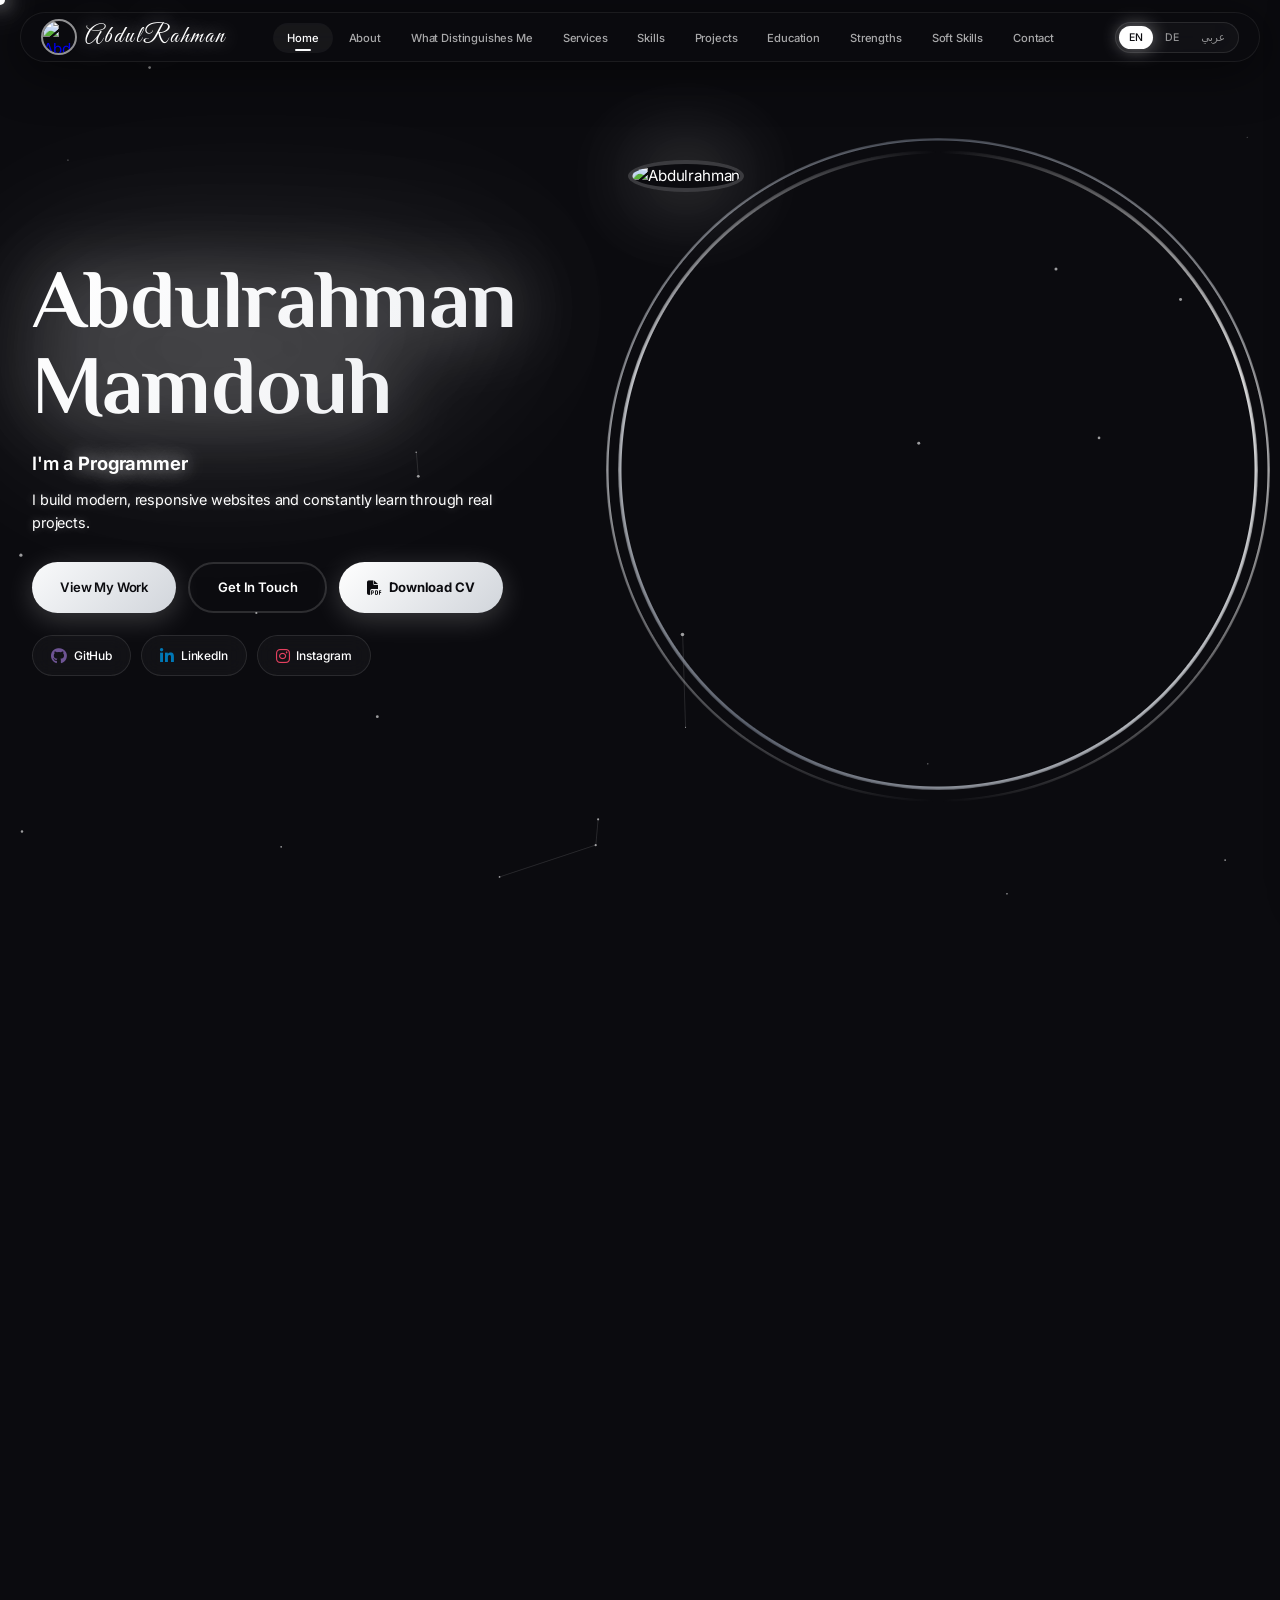
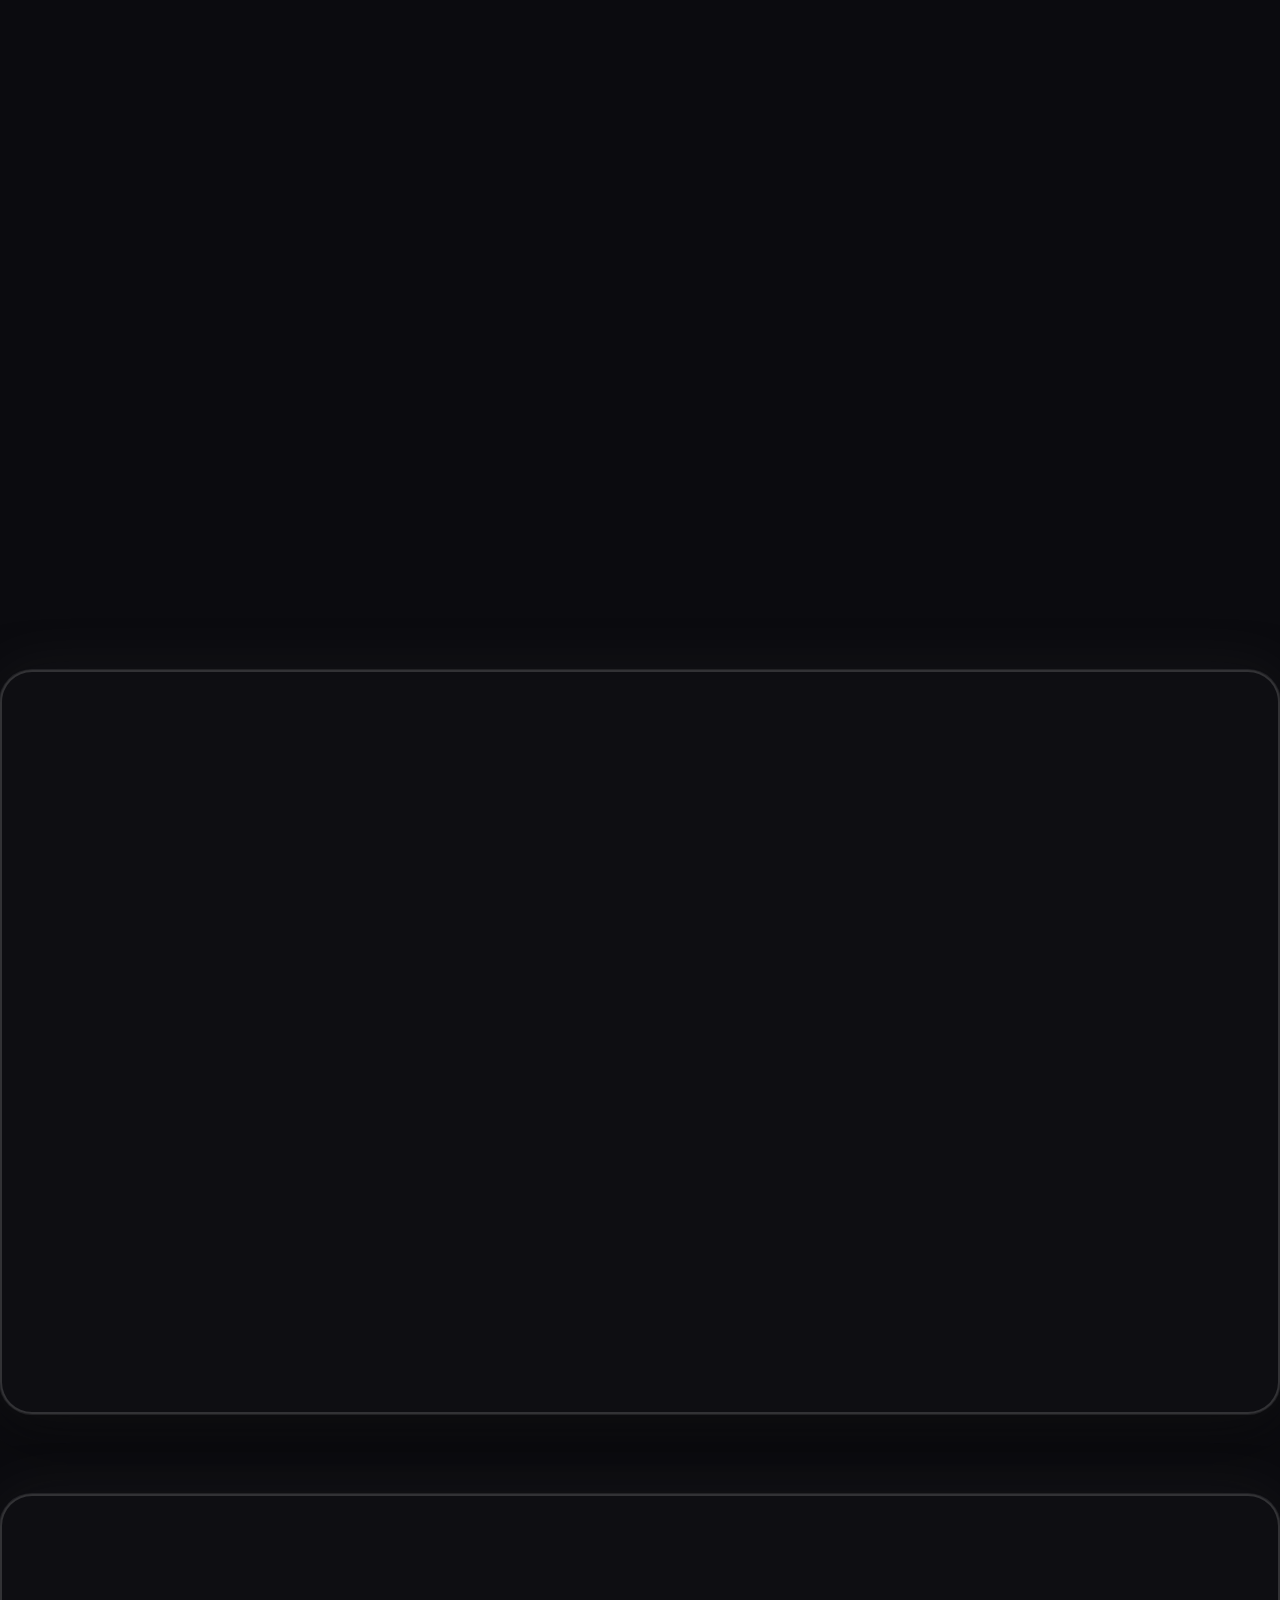
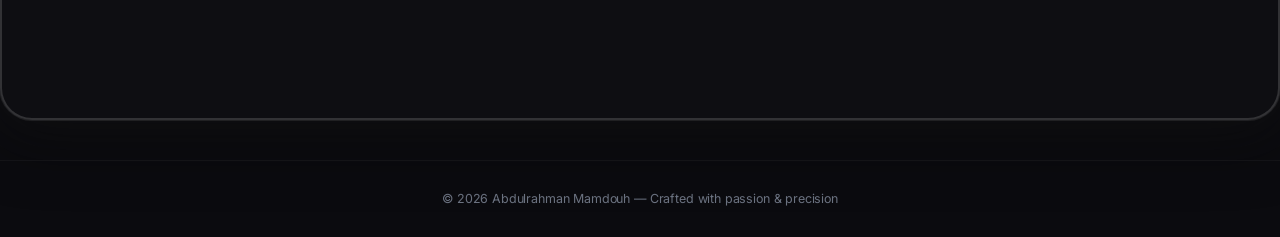
==== commit e034ab56: "Add files via upload" ====
--- a/index.html
+++ b/index.html
@@ -11,8 +11,8 @@
     <meta property="og:description" content="Premium portfolio — UI/UX & Low-Code Developer.">
     <meta property="og:type" content="website">
     <meta property="og:url" content="https://abdo-1818.github.io/">
-    <meta property="og:image" content="https://i.ibb.co/xKDpPNYf/682426296-797764139834932-7372304429932863614-n.jpg">
-    <link rel="icon" type="image/x-icon" href="https://i.ibb.co/xKDpPNYf/682426296-797764139834932-7372304429932863614-n.jpg">
+    <meta property="og:image" content="https://i.ibb.co/bgyMpFG7/5978797813128695598.jpg">
+    <link rel="icon" type="image/x-icon" href="https://i.ibb.co/bgyMpFG7/5978797813128695598.jpg">
     <title>Abdulrahman | Frontend Developer</title>
 
     <link rel="preconnect" href="https://cdnjs.cloudflare.com">
@@ -31,26 +31,26 @@
     <style>
         :root {
             --bg-primary: #0B0B0F;
-            --bg-secondary: #111827;
+            --bg-secondary: #111111;
             --surface: rgba(255, 255, 255, 0.04);
             --border: rgba(255, 255, 255, 0.08);
             --text-primary: #FFFFFF;
             --text-secondary: #A1A1AA;
             --text-muted: #6B7280;
-            --accent-dark: #1E3A8A;
-            --accent: #3B82F6;
-            --accent-bright: #0EA5E9;
-            --accent-cyan: #38BDF8;
-            --accent-glow: rgba(59, 130, 246, 0.45);
-            --accent-glow-strong: rgba(14, 165, 233, 0.65);
+            --accent-dark: #6B7280;
+            --accent: #FFFFFF;
+            --accent-bright: #F9FAFB;
+            --accent-cyan: #E5E7EB;
+            --accent-glow: rgba(255, 255, 255, 0.45);
+            --accent-glow-strong: rgba(255, 255, 255, 0.65);
             --radius-sm: 12px;
             --radius: 18px;
             --radius-xl: 32px;
             --shadow-card: 0 1px 0 rgba(255, 255, 255, 0.04), 0 4px 32px rgba(0, 0, 0, 0.55);
-            --shadow-hover: 0 1px 0 rgba(255, 255, 255, 0.08), 0 8px 56px rgba(0, 0, 0, 0.65), 0 0 48px rgba(59, 130, 246, 0.25);
+            --shadow-hover: 0 1px 0 rgba(255, 255, 255, 0.08), 0 8px 56px rgba(0, 0, 0, 0.65), 0 0 48px rgba(255, 255, 255, 0.12);
             --ease-out-expo: cubic-bezier(0.16, 1, 0.3, 1);
             --ease-spring: cubic-bezier(0.22, 1.3, 0.36, 1);
-            --glass-bg: rgba(17, 24, 39, 0.55);
+            --glass-bg: rgba(17, 17, 17, 0.55);
             --glass-blur: blur(24px);
             --max-width: 1280px;
         }
@@ -100,7 +100,7 @@
             flex-direction: column;
             align-items: center;
             justify-content: center;
-            background: radial-gradient(circle at 50% 45%, #14172b 0%, #0B0B0F 55%, #050508 100%);
+            background: radial-gradient(circle at 50% 45%, #1A1A1A 0%, #0B0B0F 55%, #050508 100%);
             transition: opacity 0.9s var(--ease-out-expo), visibility 0.9s;
             will-change: opacity;
             padding: 0 20px;
@@ -120,7 +120,7 @@
             width: min(700px, 90vw);
             height: min(700px, 90vw);
             transform: translate(-50%, -50%);
-            background: radial-gradient(circle, rgba(59, 130, 246, 0.22) 0%, rgba(14, 165, 233, 0.08) 35%, transparent 70%);
+            background: radial-gradient(circle, rgba(255, 255, 255, 0.15) 0%, rgba(255, 255, 255, 0.05) 35%, transparent 70%);
             filter: blur(40px);
             animation: introGlow 3s ease-in-out infinite alternate;
             pointer-events: none;
@@ -148,7 +148,7 @@
             position: absolute;
             inset: -10px;
             border-radius: 50%;
-            background: conic-gradient(from 0deg, transparent 0deg, #0EA5E9 90deg, #3B82F6 180deg, #1E3A8A 250deg, transparent 360deg);
+            background: conic-gradient(from 0deg, transparent 0deg, #FFFFFF 90deg, #D1D5DB 180deg, #6B7280 250deg, transparent 360deg);
             animation: introSpin 2.6s linear infinite;
             filter: blur(1px);
             z-index: 0;
@@ -158,7 +158,7 @@
             position: absolute;
             inset: -22px;
             border-radius: 50%;
-            background: conic-gradient(from 180deg, transparent 0deg, #38BDF8 100deg, #1E3A8A 200deg, #0EA5E9 300deg, transparent 360deg);
+            background: conic-gradient(from 180deg, transparent 0deg, #E5E7EB 100deg, #6B7280 200deg, #FFFFFF 300deg, transparent 360deg);
             animation: introSpin 4.2s linear infinite reverse;
             opacity: 0.7;
             filter: blur(3px);
@@ -175,9 +175,9 @@
             object-fit: cover;
             border: 4px solid rgba(255, 255, 255, 0.25);
             box-shadow:
-                0 0 60px rgba(59, 130, 246, 0.7),
-                0 0 120px rgba(14, 165, 233, 0.4),
-                0 0 200px rgba(30, 58, 138, 0.3);
+                0 0 60px rgba(255, 255, 255, 0.5),
+                0 0 120px rgba(255, 255, 255, 0.3),
+                0 0 200px rgba(200, 200, 200, 0.2);
         }
 
         /* النص اللي بيتكتب حرف حرف */
@@ -190,13 +190,13 @@
             line-height: 1.4;
             min-height: 1.4em;
             display: block;
-            background: linear-gradient(135deg, #ffffff 0%, #e0f2fe 30%, #0EA5E9 60%, #3B82F6 100%);
+            background: linear-gradient(135deg, #ffffff 0%, #F3F4F6 30%, #E5E7EB 60%, #D1D5DB 100%);
             background-size: 200% 200%;
             -webkit-background-clip: text;
             background-clip: text;
             -webkit-text-fill-color: transparent;
             animation: introTextShine 4s ease-in-out infinite;
-            filter: drop-shadow(0 0 24px rgba(59, 130, 246, 0.55));
+            filter: drop-shadow(0 0 24px rgba(255, 255, 255, 0.4));
             opacity: 0;
             transition: opacity 0.45s ease;
         }
@@ -211,11 +211,11 @@
             display: inline-block;
             width: 2px;
             height: 0.95em;
-            background: #0EA5E9;
+            background: #FFFFFF;
             margin-left: 3px;
             vertical-align: middle;
             transform: translateY(-2px);
-            box-shadow: 0 0 10px #0EA5E9, 0 0 18px rgba(14, 165, 233, 0.65);
+            box-shadow: 0 0 10px #FFFFFF, 0 0 18px rgba(255, 255, 255, 0.65);
             -webkit-text-fill-color: initial;
             animation: introBlink 0.7s step-end infinite;
         }
@@ -258,7 +258,7 @@
             content: '';
             position: absolute;
             inset: 0;
-            background: linear-gradient(90deg, transparent, #0EA5E9, #3B82F6, #0EA5E9, transparent);
+            background: linear-gradient(90deg, transparent, #FFFFFF, #D1D5DB, #FFFFFF, transparent);
             transform: translateX(-100%);
             animation: introLoad 1.4s ease-in-out infinite;
         }
@@ -334,14 +334,14 @@
             top: 0;
             left: 0;
             transform: translate(-50%, -50%);
-            box-shadow: 0 0 18px #ffffff, 0 0 36px rgba(255, 255, 255, 0.9), 0 0 60px rgba(59, 130, 246, 0.8), 0 0 90px rgba(14, 165, 233, 0.6);
+            box-shadow: 0 0 18px #ffffff, 0 0 36px rgba(255, 255, 255, 0.9), 0 0 60px rgba(255, 255, 255, 0.6), 0 0 90px rgba(255, 255, 255, 0.4);
             transition: width 0.2s, height 0.2s;
             will-change: transform;
         }
         #cursorDotCustom.hovering {
             width: 18px;
             height: 18px;
-            box-shadow: 0 0 28px #ffffff, 0 0 52px rgba(255, 255, 255, 1), 0 0 80px rgba(14, 165, 233, 0.9), 0 0 110px rgba(59, 130, 246, 0.7);
+            box-shadow: 0 0 28px #ffffff, 0 0 52px rgba(255, 255, 255, 1), 0 0 80px rgba(255, 255, 255, 0.7), 0 0 110px rgba(255, 255, 255, 0.5);
         }
 
         .header {
@@ -393,7 +393,7 @@
             font-size: 1.5rem;
             letter-spacing: 2px;
             color: #fff;
-            text-shadow: 0 0 18px rgba(255, 255, 255, 0.5), 0 0 40px rgba(59, 130, 246, 0.5);
+            text-shadow: 0 0 18px rgba(255, 255, 255, 0.5), 0 0 40px rgba(255, 255, 255, 0.25);
             font-weight: 400;
             line-height: 1;
             white-space: nowrap;
@@ -448,9 +448,9 @@
             white-space: nowrap;
         }
         .lang-btn.active {
-            color: #fff;
-            background: var(--accent);
-            box-shadow: 0 0 18px var(--accent-glow);
+            color: #0B0B0F;
+            background: #FFFFFF;
+            box-shadow: 0 0 18px rgba(255, 255, 255, 0.45);
         }
         .hamburger-btn {
             display: none;
@@ -482,7 +482,7 @@
             right: -320px;
             width: 280px;
             height: 100vh;
-            background: rgba(15, 15, 20, 0.97);
+            background: rgba(15, 15, 15, 0.97);
             z-index: 1200;
             padding: 28px 20px;
             transition: right 0.4s var(--ease-out-expo);
@@ -553,13 +553,13 @@
             font-weight: 900;
             line-height: 1.04;
             margin-bottom: 12px;
-            background: linear-gradient(135deg, #ffffff 0%, #e0f2fe 20%, #0EA5E9 40%, #3B82F6 55%, #1E3A8A 70%, #0EA5E9 85%, #ffffff 100%);
+            background: linear-gradient(135deg, #ffffff 0%, #F3F4F6 20%, #E5E7EB 40%, #D1D5DB 55%, #9CA3AF 70%, #E5E7EB 85%, #ffffff 100%);
             background-size: 300% 300%;
             -webkit-background-clip: text;
             -webkit-text-fill-color: transparent;
             background-clip: text;
             animation: shimmerName 12s ease-in-out infinite;
-            filter: drop-shadow(0 0 35px rgba(59, 130, 246, 0.8)) drop-shadow(0 0 70px rgba(14, 165, 233, 0.5)) drop-shadow(0 0 100px rgba(59, 130, 246, 0.3));
+            filter: drop-shadow(0 0 35px rgba(255, 255, 255, 0.5)) drop-shadow(0 0 70px rgba(255, 255, 255, 0.3)) drop-shadow(0 0 100px rgba(255, 255, 255, 0.2));
             letter-spacing: -0.01em;
         }
         @keyframes shimmerName {
@@ -603,10 +603,10 @@
             -webkit-backdrop-filter: blur(10px);
         }
         .hero-platform-mini:hover {
-            border-color: var(--accent-bright);
-            box-shadow: 0 0 30px rgba(14, 165, 233, 0.4);
+            border-color: rgba(255, 255, 255, 0.5);
+            box-shadow: 0 0 30px rgba(255, 255, 255, 0.2);
             transform: translateY(-3px);
-            background: rgba(14, 165, 233, 0.08);
+            background: rgba(255, 255, 255, 0.05);
         }
         .hero-platform-mini i { font-size: 1rem; }
 
@@ -625,13 +625,13 @@
             font-family: inherit;
         }
         .btn-primary {
-            background: linear-gradient(135deg, #1E3A8A, #3B82F6);
-            color: #fff;
-            box-shadow: 0 6px 28px rgba(30, 58, 138, 0.5);
+            background: linear-gradient(135deg, #F9FAFB, #D1D5DB);
+            color: #0B0B0F;
+            box-shadow: 0 6px 28px rgba(255, 255, 255, 0.2);
         }
         .btn-primary:hover {
             transform: translateY(-5px);
-            box-shadow: 0 16px 48px rgba(59, 130, 246, 0.6);
+            box-shadow: 0 16px 48px rgba(255, 255, 255, 0.3);
         }
         .btn-outline {
             background: transparent;
@@ -639,19 +639,19 @@
             border: 2px solid rgba(255, 255, 255, 0.14);
         }
         .btn-outline:hover {
-            border-color: var(--accent-bright);
-            color: var(--accent-bright);
-            box-shadow: 0 10px 36px rgba(14, 165, 233, 0.3);
+            border-color: #FFFFFF;
+            color: #FFFFFF;
+            box-shadow: 0 10px 36px rgba(255, 255, 255, 0.2);
         }
         .btn-cv {
-            background: linear-gradient(135deg, #0EA5E9, #38BDF8);
+            background: linear-gradient(135deg, #FFFFFF, #D1D5DB);
             color: #0B0B0F;
             font-weight: 700;
-            box-shadow: 0 6px 28px rgba(14, 165, 233, 0.45);
+            box-shadow: 0 6px 28px rgba(255, 255, 255, 0.2);
         }
         .btn-cv:hover {
             transform: translateY(-5px);
-            box-shadow: 0 16px 48px rgba(14, 165, 233, 0.65);
+            box-shadow: 0 16px 48px rgba(255, 255, 255, 0.3);
         }
         .btn-cv i { font-size: 0.9rem; }
 
@@ -672,7 +672,7 @@
         }
         .avatar-ring::before {
             inset: -10px;
-            background: conic-gradient(from 0deg, transparent, #0EA5E9, #3B82F6, #1E3A8A, #38BDF8, transparent);
+            background: conic-gradient(from 0deg, transparent, #FFFFFF, #D1D5DB, #6B7280, #E5E7EB, transparent);
             animation: rotateRing 5s linear infinite;
             mask: radial-gradient(farthest-side, transparent calc(100% - 4px), #000 calc(100% - 3px));
             -webkit-mask: radial-gradient(farthest-side, transparent calc(100% - 4px), #000 calc(100% - 3px));
@@ -680,7 +680,7 @@
         }
         .avatar-ring::after {
             inset: -22px;
-            background: conic-gradient(from 180deg, transparent, #38BDF8, #1E3A8A, #0EA5E9, transparent);
+            background: conic-gradient(from 180deg, transparent, #E5E7EB, #6B7280, #FFFFFF, transparent);
             animation: rotateRing 8s linear infinite reverse;
             mask: radial-gradient(farthest-side, transparent calc(100% - 3px), #000 calc(100% - 2px));
             -webkit-mask: radial-gradient(farthest-side, transparent calc(100% - 3px), #000 calc(100% - 2px));
@@ -694,12 +694,12 @@
             object-fit: cover;
             position: relative;
             z-index: 1;
-            box-shadow: 0 0 80px rgba(59, 130, 246, 0.55), 0 0 140px rgba(14, 165, 233, 0.35), 0 0 200px rgba(30, 58, 138, 0.25);
+            box-shadow: 0 0 80px rgba(255, 255, 255, 0.35), 0 0 140px rgba(255, 255, 255, 0.2), 0 0 200px rgba(200, 200, 200, 0.15);
             border: 4px solid rgba(255, 255, 255, 0.2);
             transition: box-shadow 0.5s, border-color 0.5s, transform 0.5s var(--ease-spring);
         }
         .avatar-img:hover {
-            box-shadow: 0 0 110px rgba(59, 130, 246, 0.75), 0 0 180px rgba(14, 165, 233, 0.55), 0 0 240px rgba(30, 58, 138, 0.4);
+            box-shadow: 0 0 110px rgba(255, 255, 255, 0.5), 0 0 180px rgba(255, 255, 255, 0.35), 0 0 240px rgba(200, 200, 200, 0.25);
             border-color: rgba(255, 255, 255, 0.45);
             transform: scale(1.05) translateX(12px);
         }
@@ -724,15 +724,15 @@
         }
         .section-wrapper.revealed { opacity: 1; transform: translateY(0); }
         .section-wrapper.glowing-border {
-            border-color: rgba(59, 130, 246, 0.25);
-            box-shadow: 0 0 0 1px rgba(59, 130, 246, 0.12), 0 0 60px rgba(59, 130, 246, 0.08), 0 20px 60px rgba(0, 0, 0, 0.5);
+            border-color: rgba(255, 255, 255, 0.15);
+            box-shadow: 0 0 0 1px rgba(255, 255, 255, 0.08), 0 0 60px rgba(255, 255, 255, 0.05), 0 20px 60px rgba(0, 0, 0, 0.5);
         }
         .section-wrapper.glowing-border::after {
             content: '';
             position: absolute;
             inset: -3px;
             border-radius: inherit;
-            background: linear-gradient(135deg, #0EA5E9, #3B82F6, #1E3A8A);
+            background: linear-gradient(135deg, #FFFFFF, #D1D5DB, #6B7280);
             z-index: -1;
             mask: linear-gradient(#fff 0 0) content-box, linear-gradient(#fff 0 0);
             -webkit-mask: linear-gradient(#fff 0 0) content-box, linear-gradient(#fff 0 0);
@@ -788,8 +788,8 @@
         body.rtl .skill-row { text-align: right; flex-direction: row-reverse; }
         .skill-row:hover {
             transform: translateX(6px);
-            border-color: rgba(14, 165, 233, 0.5);
-            box-shadow: var(--shadow-hover), 0 0 40px rgba(14, 165, 233, 0.2);
+            border-color: rgba(255, 255, 255, 0.35);
+            box-shadow: var(--shadow-hover), 0 0 40px rgba(255, 255, 255, 0.12);
         }
         body.rtl .skill-row:hover { transform: translateX(-6px); }
         .skill-icon-circle {
@@ -820,9 +820,9 @@
             transition: border-color 0.3s, box-shadow 0.3s, background 0.3s;
         }
         .info-cell:hover {
-            border-color: rgba(59, 130, 246, 0.5);
-            box-shadow: 0 8px 25px rgba(0, 0, 0, 0.4), 0 0 28px rgba(59, 130, 246, 0.15);
-            background: rgba(59, 130, 246, 0.05);
+            border-color: rgba(255, 255, 255, 0.35);
+            box-shadow: 0 8px 25px rgba(0, 0, 0, 0.4), 0 0 28px rgba(255, 255, 255, 0.08);
+            background: rgba(255, 255, 255, 0.03);
         }
         .info-label {
             font-size: 0.6rem;
@@ -850,8 +850,8 @@
             transition: border-color 0.4s, box-shadow 0.4s;
         }
         .highlight-box:hover {
-            border-color: rgba(59, 130, 246, 0.4);
-            box-shadow: var(--shadow-hover), 0 0 45px rgba(59, 130, 246, 0.15);
+            border-color: rgba(255, 255, 255, 0.3);
+            box-shadow: var(--shadow-hover), 0 0 45px rgba(255, 255, 255, 0.1);
         }
         .highlight-box strong { color: #fff; font-weight: 700; }
 
@@ -883,8 +883,8 @@
         body.rtl .service-book-card:nth-child(odd) { align-self: flex-start; }
         body.rtl .service-book-card:nth-child(even) { align-self: flex-end; }
         .service-book-card:hover {
-            border-color: rgba(14, 165, 233, 0.55);
-            box-shadow: var(--shadow-hover), 0 0 50px rgba(14, 165, 233, 0.25);
+            border-color: rgba(255, 255, 255, 0.4);
+            box-shadow: var(--shadow-hover), 0 0 50px rgba(255, 255, 255, 0.15);
             transform: translateY(-6px) !important;
         }
         .service-book-icon {
@@ -895,14 +895,14 @@
             justify-content: center;
             font-size: 1.3rem;
             flex-shrink: 0;
-            background: rgba(14, 165, 233, 0.12);
-            color: var(--accent-bright);
-            border: 2px solid rgba(14, 165, 233, 0.25);
+            background: rgba(255, 255, 255, 0.08);
+            color: #F9FAFB;
+            border: 2px solid rgba(255, 255, 255, 0.2);
             transition: box-shadow 0.3s, border-color 0.3s;
         }
         .service-book-card:hover .service-book-icon {
-            box-shadow: 0 0 40px rgba(14, 165, 233, 0.6);
-            border-color: var(--accent-bright);
+            box-shadow: 0 0 40px rgba(255, 255, 255, 0.4);
+            border-color: rgba(255, 255, 255, 0.6);
         }
         .service-book-content h4 { color: #fff; font-weight: 700; font-size: 0.95rem; margin-bottom: 8px; }
         .service-book-content ul { list-style: none; padding: 0; display: flex; flex-direction: column; gap: 5px; }
@@ -944,11 +944,11 @@
             display: block;
         }
         .project-card:hover {
-            border-color: rgba(14, 165, 233, 0.5);
+            border-color: rgba(255, 255, 255, 0.35);
             transform: translateY(-10px);
-            box-shadow: var(--shadow-hover), 0 0 50px rgba(14, 165, 233, 0.2);
-        }
-        .project-img-wrapper { height: 200px; overflow: hidden; background: #1a1a24; }
+            box-shadow: var(--shadow-hover), 0 0 50px rgba(255, 255, 255, 0.1);
+        }
+        .project-img-wrapper { height: 200px; overflow: hidden; background: #1a1a1a; }
         .project-img {
             width: 100%; height: 100%;
             object-fit: cover;
@@ -967,11 +967,11 @@
         .project-tags { display: flex; flex-wrap: wrap; gap: 5px; }
         .project-tag {
             padding: 4px 10px;
-            background: rgba(59, 130, 246, 0.12);
-            color: var(--accent-bright);
+            background: rgba(255, 255, 255, 0.08);
+            color: #E5E7EB;
             border-radius: 50px;
             font-size: 0.65rem;
-            border: 1px solid rgba(59, 130, 246, 0.2);
+            border: 1px solid rgba(255, 255, 255, 0.15);
         }
 
         .softskills-vertical {
@@ -996,8 +996,8 @@
         }
         .softskill-card:hover {
             transform: translateX(8px);
-            box-shadow: var(--shadow-hover), 0 0 35px rgba(14, 165, 233, 0.18);
-            border-color: rgba(14, 165, 233, 0.45);
+            box-shadow: var(--shadow-hover), 0 0 35px rgba(255, 255, 255, 0.1);
+            border-color: rgba(255, 255, 255, 0.3);
         }
         body.rtl .softskill-card:hover { transform: translateX(-8px); }
 
@@ -1065,8 +1065,8 @@
         }
         .platform-card:hover {
             transform: translateY(-4px);
-            border-color: rgba(14, 165, 233, 0.5);
-            box-shadow: var(--shadow-hover), 0 0 40px rgba(14, 165, 233, 0.2);
+            border-color: rgba(255, 255, 255, 0.35);
+            box-shadow: var(--shadow-hover), 0 0 40px rgba(255, 255, 255, 0.1);
         }
         .platform-card i { font-size: 1.2rem; }
 
@@ -1085,15 +1085,15 @@
             z-index: 999;
             width: 44px; height: 44px;
             border-radius: 50%;
-            background: var(--accent);
+            background: #FFFFFF;
             border: none;
-            color: #fff;
+            color: #0B0B0F;
             cursor: pointer;
             font-size: 1rem;
             opacity: 0;
             pointer-events: none;
             transition: opacity 0.3s;
-            box-shadow: 0 8px 28px rgba(59, 130, 246, 0.5);
+            box-shadow: 0 8px 28px rgba(255, 255, 255, 0.3);
             display: flex;
             align-items: center;
             justify-content: center;
@@ -1117,7 +1117,7 @@
             .avatar-ring::after { inset: -14px; filter: blur(1px); }
             .hero-name {
                 font-size: 2rem;
-                filter: drop-shadow(0 0 18px rgba(59, 130, 246, 0.5)) drop-shadow(0 0 36px rgba(14, 165, 233, 0.3));
+                filter: drop-shadow(0 0 18px rgba(255, 255, 255, 0.3)) drop-shadow(0 0 36px rgba(255, 255, 255, 0.2));
             }
             .hero-tagline { max-width: 100%; margin: 0 auto 20px; }
             .hero-buttons { justify-content: center; }
@@ -1151,7 +1151,7 @@
                 -webkit-backdrop-filter: blur(6px);
             }
             #particleCanvas { opacity: 0.45; }
-            .avatar-img { box-shadow: 0 0 40px rgba(59, 130, 246, 0.4), 0 0 80px rgba(14, 165, 233, 0.2); }
+            .avatar-img { box-shadow: 0 0 40px rgba(255, 255, 255, 0.3), 0 0 80px rgba(255, 255, 255, 0.15); }
             .btn { padding: 11px 22px; font-size: 0.76rem; }
             .btn-cv { padding: 11px 22px; font-size: 0.76rem; }
         }
@@ -1196,7 +1196,7 @@
     <!-- ====== شاشة الترحيب ====== -->
     <div id="introScreen">
         <div class="intro-photo-wrap">
-            <img src="https://i.ibb.co/xKDpPNYf/682426296-797764139834932-7372304429932863614-n.jpg"
+            <img src="https://i.ibb.co/bgyMpFG7/5978797813128695598.jpg"
                  alt="Abdulrahman" class="intro-photo"
                  fetchpriority="high" decoding="async" width="240" height="240">
         </div>
@@ -1214,7 +1214,7 @@
     <header class="header" id="header">
         <div class="header-inner">
             <a href="#home" class="logo-link">
-                <img src="https://i.ibb.co/xKDpPNYf/682426296-797764139834932-7372304429932863614-n.jpg" alt="Abdulrahman" class="logo-img" width="36" height="36">
+                <img src="https://i.ibb.co/bgyMpFG7/5978797813128695598.jpg" alt="Abdulrahman" class="logo-img" width="36" height="36">
                 <span class="logo-text">AbdulRahman</span>
             </a>
             <ul class="nav-desktop" id="navDesktop"></ul>
@@ -1255,7 +1255,7 @@
             </div>
             <div class="hero-visual">
                 <div class="avatar-ring">
-                    <img src="https://i.ibb.co/xKDpPNYf/682426296-797764139834932-7372304429932863614-n.jpg" alt="Abdulrahman" class="avatar-img" width="620" height="620">
+                    <img src="https://i.ibb.co/bgyMpFG7/5978797813128695598.jpg" alt="Abdulrahman" class="avatar-img" width="620" height="620">
                 </div>
             </div>
         </div>
@@ -1345,10 +1345,10 @@
             const dots     = document.getElementById('introDots');
 
             const WELCOME     = "Welcome to Abdulrahman's Website";
-            const TYPE_SPEED  = 65;    // سرعة متوسطة (65ms لكل حرف)
-            const BEFORE_TYPE = 450;   // وقت الانتظار بعد ظهور الصورة قبل الكتابة
-            const AFTER_TYPE  = 850;   // وقت الانتظار بعد انتهاء الكتابة قبل الخروج
-            const MAX_WAIT    = 3000;  // أقصى وقت انتظار لتحميل الصورة
+            const TYPE_SPEED  = 65;
+            const BEFORE_TYPE = 450;
+            const AFTER_TYPE  = 850;
+            const MAX_WAIT    = 3000;
 
             body.classList.add('intro-locked');
 
@@ -1356,56 +1356,43 @@
             let finished      = false;
             const startTime   = performance.now();
 
-            /* الكتابة حرف حرف */
             function typeText() {
                 if (typingStarted) return;
                 typingStarted = true;
-
                 typedEl.classList.add('ready');
-
                 let i = 0;
-
                 function step() {
                     if (i <= WELCOME.length) {
                         textEl.textContent = WELCOME.slice(0, i);
                         i++;
                         setTimeout(step, TYPE_SPEED);
                     } else {
-                        // خلصت الكتابة → نعرض الفرعي + التحميل + النقاط
                         subtitle.classList.add('show');
                         loader.classList.add('show');
                         dots.classList.add('show');
-
-                        // بعد شوية نخفي الشاشة
                         setTimeout(finishIntro, AFTER_TYPE);
                     }
                 }
                 step();
             }
 
-            /* إغلاق شاشة الترحيب */
             function finishIntro() {
                 if (finished || screen.classList.contains('hide')) return;
                 finished = true;
-
-                // نكمل كتابة النص لو المستخدم ضغط قبل ما يخلص
                 if (typingStarted && textEl.textContent !== WELCOME) {
                     textEl.textContent = WELCOME;
                 } else if (!typingStarted) {
                     textEl.textContent = WELCOME;
                     typedEl.classList.add('ready');
                 }
-
                 screen.classList.add('hide');
                 body.classList.remove('intro-locked');
-
                 setTimeout(function () {
                     screen.style.display = 'none';
                     document.dispatchEvent(new CustomEvent('intro:done'));
                 }, 1000);
             }
 
-            /* نبدأ الكتابة بعد ظهور الصورة */
             function scheduleType() {
                 const elapsed = performance.now() - startTime;
                 const wait    = Math.max(0, BEFORE_TYPE - elapsed);
@@ -1426,7 +1413,6 @@
                 onImageReady();
             }
 
-            // أي كليك على الشاشة يختصر الترحيب
             screen.addEventListener('click', finishIntro);
         })();
 
@@ -2166,7 +2152,7 @@
 
         window.addEventListener('pagehide', () => clearTimeout(typeTimer));
 
-        console.log('✅ Portfolio ready — performance tuned.');
+        console.log('✅ Portfolio ready — white theme applied.');
     })();
     </script>
 </body>
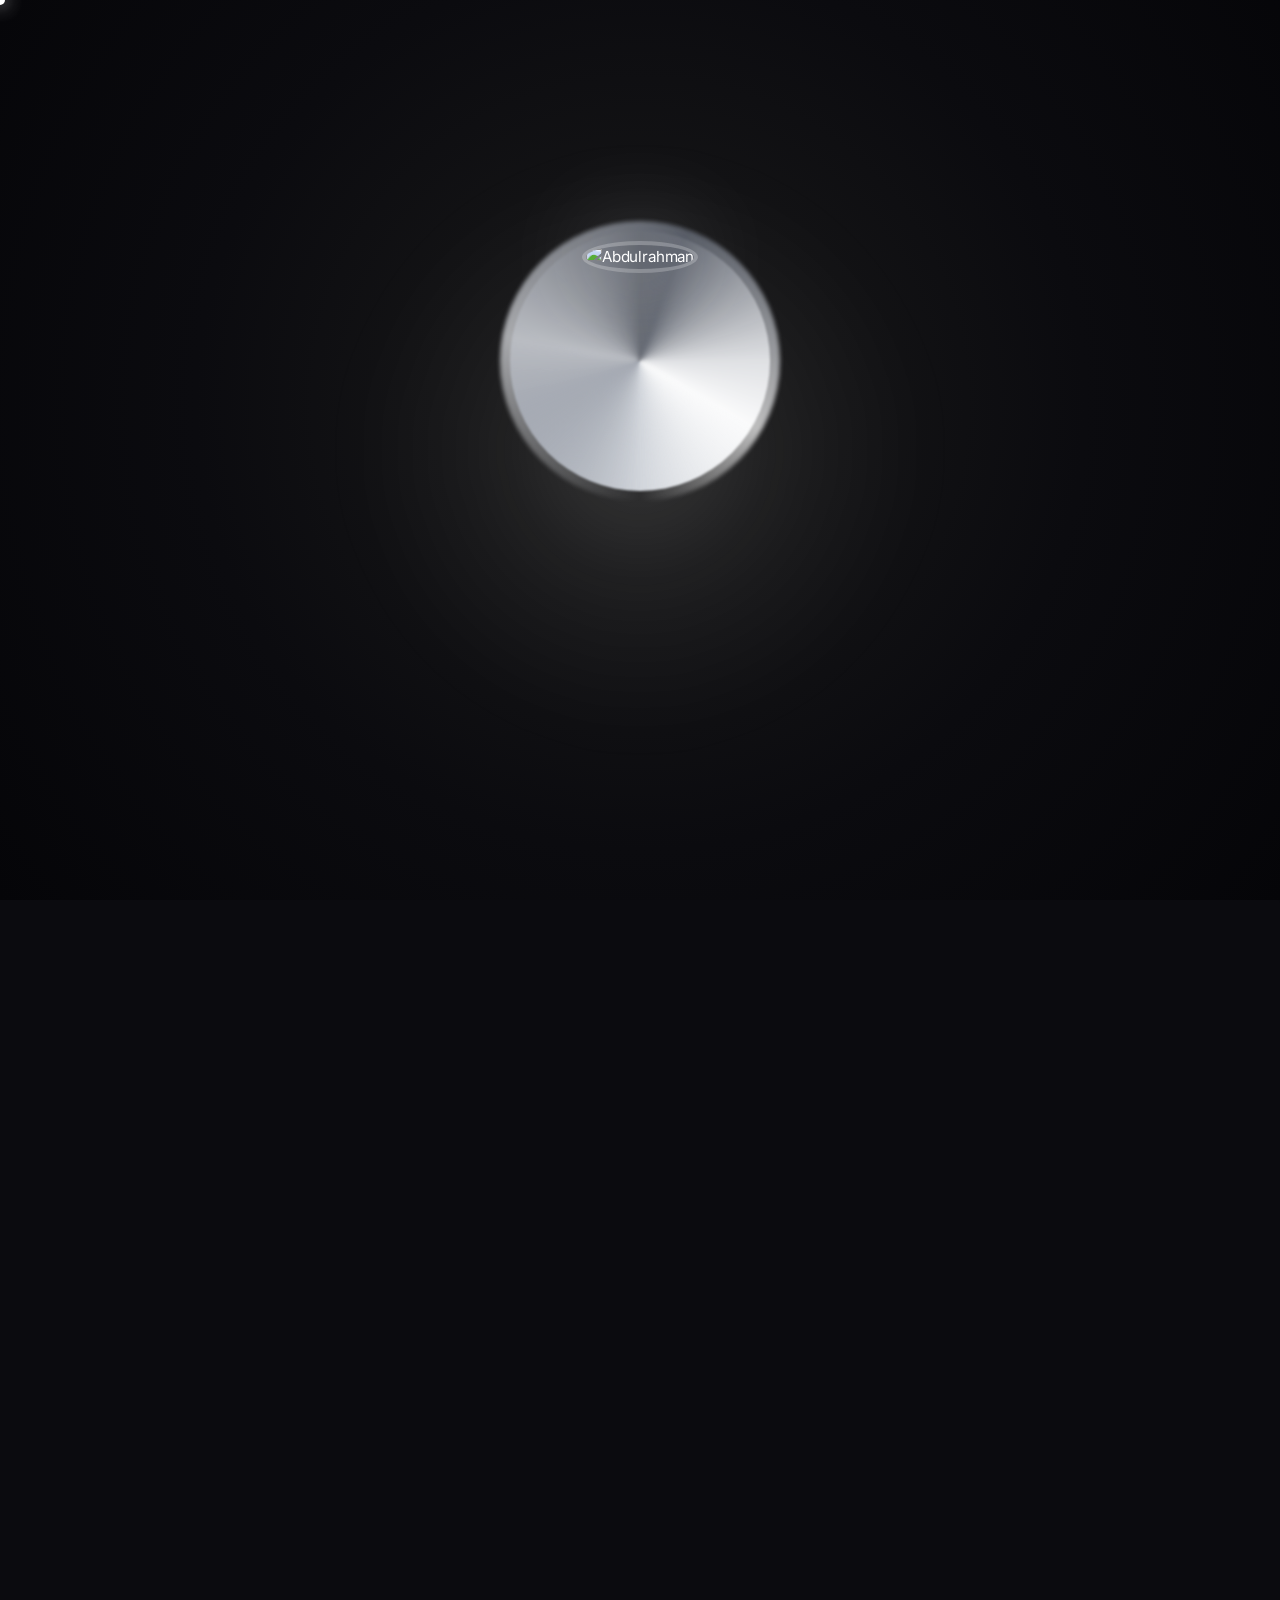
==== commit 43f15445: "Add files via upload" ====
--- a/index.html
+++ b/index.html
@@ -4,11 +4,11 @@
     <meta charset="UTF-8">
     <meta http-equiv="X-UA-Compatible" content="IE=edge">
     <meta name="viewport" content="width=device-width, initial-scale=1.0, viewport-fit=cover, user-scalable=yes">
-    <meta name="description" content="Abdulrahman Mamdouh — UI/UX Designer & Low-Code Developer crafting cinematic digital experiences.">
+    <meta name="description" content="Abdulrahman Mamdouh — Frontend Developer & Data Scientist building cinematic digital experiences.">
     <meta name="author" content="Abdulrahman Mamdouh">
     <meta name="theme-color" content="#0B0B0F">
     <meta property="og:title" content="Abdulrahman | Frontend Developer">
-    <meta property="og:description" content="Premium portfolio — UI/UX & Low-Code Developer.">
+    <meta property="og:description" content="Premium portfolio — Frontend, AI & Data Science.">
     <meta property="og:type" content="website">
     <meta property="og:url" content="https://abdo-1818.github.io/">
     <meta property="og:image" content="https://i.ibb.co/bgyMpFG7/5978797813128695598.jpg">
@@ -50,8 +50,9 @@
             --shadow-hover: 0 1px 0 rgba(255, 255, 255, 0.08), 0 8px 56px rgba(0, 0, 0, 0.65), 0 0 48px rgba(255, 255, 255, 0.12);
             --ease-out-expo: cubic-bezier(0.16, 1, 0.3, 1);
             --ease-spring: cubic-bezier(0.22, 1.3, 0.36, 1);
-            --glass-bg: rgba(17, 17, 17, 0.55);
-            --glass-blur: blur(24px);
+            /* lighter glass — less blur work for the GPU */
+            --glass-bg: rgba(17, 17, 17, 0.78);
+            --glass-blur: blur(10px);
             --max-width: 1280px;
         }
 
@@ -91,7 +92,7 @@
             height: 100vh;
         }
 
-        /* ============ شاشة الترحيب ============ */
+        /* ============ Intro splash ============ */
         #introScreen {
             position: fixed;
             inset: 0;
@@ -117,11 +118,11 @@
             position: absolute;
             top: 50%;
             left: 50%;
-            width: min(700px, 90vw);
-            height: min(700px, 90vw);
+            width: min(600px, 85vw);
+            height: min(600px, 85vw);
             transform: translate(-50%, -50%);
-            background: radial-gradient(circle, rgba(255, 255, 255, 0.15) 0%, rgba(255, 255, 255, 0.05) 35%, transparent 70%);
-            filter: blur(40px);
+            background: radial-gradient(circle, rgba(255, 255, 255, 0.14) 0%, rgba(255, 255, 255, 0.04) 35%, transparent 70%);
+            filter: blur(30px);
             animation: introGlow 3s ease-in-out infinite alternate;
             pointer-events: none;
         }
@@ -156,12 +157,12 @@
         .intro-photo-wrap::after {
             content: '';
             position: absolute;
-            inset: -22px;
+            inset: -20px;
             border-radius: 50%;
             background: conic-gradient(from 180deg, transparent 0deg, #E5E7EB 100deg, #6B7280 200deg, #FFFFFF 300deg, transparent 360deg);
             animation: introSpin 4.2s linear infinite reverse;
             opacity: 0.7;
-            filter: blur(3px);
+            filter: blur(2px);
             z-index: 0;
         }
         @keyframes introSpin { to { transform: rotate(360deg); } }
@@ -174,13 +175,10 @@
             border-radius: 50%;
             object-fit: cover;
             border: 4px solid rgba(255, 255, 255, 0.25);
-            box-shadow:
-                0 0 60px rgba(255, 255, 255, 0.5),
-                0 0 120px rgba(255, 255, 255, 0.3),
-                0 0 200px rgba(200, 200, 200, 0.2);
-        }
-
-        /* النص اللي بيتكتب حرف حرف */
+            /* single shadow instead of three — big GPU win */
+            box-shadow: 0 0 100px rgba(255, 255, 255, 0.35);
+        }
+
         .intro-typed {
             margin-top: 38px;
             font-family: 'El Messiri', 'Playfair Display', serif;
@@ -191,22 +189,15 @@
             min-height: 1.4em;
             display: block;
             background: linear-gradient(135deg, #ffffff 0%, #F3F4F6 30%, #E5E7EB 60%, #D1D5DB 100%);
-            background-size: 200% 200%;
             -webkit-background-clip: text;
             background-clip: text;
             -webkit-text-fill-color: transparent;
-            animation: introTextShine 4s ease-in-out infinite;
-            filter: drop-shadow(0 0 24px rgba(255, 255, 255, 0.4));
+            filter: drop-shadow(0 0 18px rgba(255, 255, 255, 0.35));
             opacity: 0;
             transition: opacity 0.45s ease;
         }
         .intro-typed.ready { opacity: 1; }
-        @keyframes introTextShine {
-            0%, 100% { background-position: 0% 50%; }
-            50% { background-position: 100% 50%; }
-        }
-
-        /* الكيرسور النابض */
+
         .intro-cursor {
             display: inline-block;
             width: 2px;
@@ -215,7 +206,7 @@
             margin-left: 3px;
             vertical-align: middle;
             transform: translateY(-2px);
-            box-shadow: 0 0 10px #FFFFFF, 0 0 18px rgba(255, 255, 255, 0.65);
+            box-shadow: 0 0 10px #FFFFFF;
             -webkit-text-fill-color: initial;
             animation: introBlink 0.7s step-end infinite;
         }
@@ -224,7 +215,6 @@
             50% { opacity: 0; }
         }
 
-        /* السطر الفرعي */
         .intro-subtitle {
             margin-top: 14px;
             font-family: 'Space Grotesk', sans-serif;
@@ -319,8 +309,16 @@
             inset: 0;
             z-index: 0;
             pointer-events: none;
-            opacity: 0.85;
+            opacity: 0.75;
             contain: strict;
+        }
+
+        #fxCanvas {
+            position: fixed;
+            inset: 0;
+            z-index: 1;
+            pointer-events: none;
+            opacity: 0.95;
         }
 
         #cursorDotCustom {
@@ -334,16 +332,18 @@
             top: 0;
             left: 0;
             transform: translate(-50%, -50%);
-            box-shadow: 0 0 18px #ffffff, 0 0 36px rgba(255, 255, 255, 0.9), 0 0 60px rgba(255, 255, 255, 0.6), 0 0 90px rgba(255, 255, 255, 0.4);
+            /* 2 layers instead of 4 — was a paint cost on every move */
+            box-shadow: 0 0 18px rgba(255, 255, 255, 0.9), 0 0 40px rgba(255, 255, 255, 0.4);
             transition: width 0.2s, height 0.2s;
             will-change: transform;
         }
         #cursorDotCustom.hovering {
             width: 18px;
             height: 18px;
-            box-shadow: 0 0 28px #ffffff, 0 0 52px rgba(255, 255, 255, 1), 0 0 80px rgba(255, 255, 255, 0.7), 0 0 110px rgba(255, 255, 255, 0.5);
-        }
-
+            box-shadow: 0 0 28px rgba(255, 255, 255, 1), 0 0 60px rgba(255, 255, 255, 0.55);
+        }
+
+        /* ============ Header ============ */
         .header {
             position: fixed;
             top: 12px;
@@ -355,18 +355,18 @@
             border-radius: 60px;
             padding: 6px 20px;
             transition: top 0.4s var(--ease-out-expo), border-radius 0.4s var(--ease-out-expo), background 0.4s;
-            background: rgba(11, 11, 15, 0.7);
-            backdrop-filter: blur(28px);
-            -webkit-backdrop-filter: blur(28px);
+            background: rgba(11, 11, 15, 0.82);
+            backdrop-filter: blur(16px);
+            -webkit-backdrop-filter: blur(16px);
             border: 1px solid rgba(255, 255, 255, 0.07);
-            box-shadow: 0 8px 48px rgba(0, 0, 0, 0.55);
+            box-shadow: 0 8px 32px rgba(0, 0, 0, 0.5);
         }
         .header.scrolled {
             top: 0;
             width: 100%;
             max-width: 100%;
             border-radius: 0;
-            background: rgba(11, 11, 15, 0.92);
+            background: rgba(11, 11, 15, 0.94);
             border-left: none;
             border-right: none;
         }
@@ -385,7 +385,7 @@
         }
         .logo-img:hover {
             transform: scale(1.12) rotate(-5deg);
-            box-shadow: 0 0 28px rgba(255, 255, 255, 0.4);
+            box-shadow: 0 0 24px rgba(255, 255, 255, 0.35);
             border-color: #fff;
         }
         .logo-text {
@@ -393,7 +393,7 @@
             font-size: 1.5rem;
             letter-spacing: 2px;
             color: #fff;
-            text-shadow: 0 0 18px rgba(255, 255, 255, 0.5), 0 0 40px rgba(255, 255, 255, 0.25);
+            text-shadow: 0 0 18px rgba(255, 255, 255, 0.4);
             font-weight: 400;
             line-height: 1;
             white-space: nowrap;
@@ -450,7 +450,7 @@
         .lang-btn.active {
             color: #0B0B0F;
             background: #FFFFFF;
-            box-shadow: 0 0 18px rgba(255, 255, 255, 0.45);
+            box-shadow: 0 0 14px rgba(255, 255, 255, 0.4);
         }
         .hamburger-btn {
             display: none;
@@ -472,8 +472,6 @@
             opacity: 0;
             pointer-events: none;
             transition: opacity 0.35s;
-            backdrop-filter: blur(6px);
-            -webkit-backdrop-filter: blur(6px);
         }
         .mobile-overlay.open { opacity: 1; pointer-events: auto; }
         .mobile-menu {
@@ -482,13 +480,13 @@
             right: -320px;
             width: 280px;
             height: 100vh;
-            background: rgba(15, 15, 15, 0.97);
+            background: rgba(15, 15, 15, 0.98);
             z-index: 1200;
             padding: 28px 20px;
             transition: right 0.4s var(--ease-out-expo);
             overflow-y: auto;
             border-left: 1px solid rgba(255, 255, 255, 0.06);
-            box-shadow: -8px 0 40px rgba(0, 0, 0, 0.6);
+            box-shadow: -8px 0 32px rgba(0, 0, 0, 0.6);
             border-radius: 24px 0 0 24px;
         }
         body.rtl .mobile-menu {
@@ -530,6 +528,7 @@
         }
         .mobile-nav li a:hover { background: rgba(255, 255, 255, 0.05); color: #fff; }
 
+        /* ============ Hero ============ */
         .hero {
             min-height: 100vh;
             display: flex;
@@ -553,36 +552,58 @@
             font-weight: 900;
             line-height: 1.04;
             margin-bottom: 12px;
+            /* static gradient — no more background-position animation */
             background: linear-gradient(135deg, #ffffff 0%, #F3F4F6 20%, #E5E7EB 40%, #D1D5DB 55%, #9CA3AF 70%, #E5E7EB 85%, #ffffff 100%);
-            background-size: 300% 300%;
             -webkit-background-clip: text;
             -webkit-text-fill-color: transparent;
             background-clip: text;
-            animation: shimmerName 12s ease-in-out infinite;
-            filter: drop-shadow(0 0 35px rgba(255, 255, 255, 0.5)) drop-shadow(0 0 70px rgba(255, 255, 255, 0.3)) drop-shadow(0 0 100px rgba(255, 255, 255, 0.2));
+            /* single drop-shadow instead of three */
+            filter: drop-shadow(0 0 40px rgba(255, 255, 255, 0.28));
             letter-spacing: -0.01em;
         }
-        @keyframes shimmerName {
-            0%, 100% { background-position: 0% 50%; }
-            25% { background-position: 100% 30%; }
-            50% { background-position: 100% 70%; }
-            75% { background-position: 0% 70%; }
-        }
-        .hero-title-role { font-size: 1.15rem; font-weight: 600; color: #fff; margin-bottom: 10px; }
+
+        .hero-title-role {
+            font-size: 1.15rem;
+            font-weight: 600;
+            color: #fff;
+            margin-bottom: 10px;
+            display: flex;
+            align-items: center;
+            flex-wrap: wrap;
+            gap: 4px;
+            min-height: 1.6em;
+        }
         .hero-title-role .typed-text {
             color: #fff;
             font-weight: 700;
-            text-shadow: 0 0 18px rgba(255, 255, 255, 0.7), 0 0 36px rgba(255, 255, 255, 0.4);
-            transition: opacity 0.12s ease;
+            text-shadow: 0 0 14px rgba(255, 255, 255, 0.5);
+            transition: opacity 0.15s ease;
             display: inline-block;
         }
+
+        .type-caret {
+            display: inline-block;
+            width: 2px;
+            height: 1.05em;
+            background: #fff;
+            margin-left: 4px;
+            vertical-align: middle;
+            box-shadow: 0 0 8px rgba(255, 255, 255, 0.7);
+            animation: caretBlink 0.9s step-end infinite;
+        }
+        body.rtl .type-caret { margin-left: 0; margin-right: 4px; }
+        @keyframes caretBlink {
+            0%, 100% { opacity: 1; }
+            50% { opacity: 0; }
+        }
+
         .hero-tagline {
             color: #fff;
             font-size: 0.9rem;
             line-height: 1.6;
             margin-bottom: 28px;
             max-width: 460px;
-            text-shadow: 0 0 8px rgba(255, 255, 255, 0.3);
+            text-shadow: 0 0 6px rgba(255, 255, 255, 0.2);
         }
         .hero-buttons { display: flex; flex-wrap: wrap; gap: 12px; margin-bottom: 22px; }
         .hero-platforms-row { display: flex; flex-wrap: wrap; gap: 10px; margin-top: 6px; }
@@ -598,13 +619,11 @@
             color: var(--text-primary);
             font-size: 0.75rem;
             font-weight: 500;
-            transition: border-color 0.4s var(--ease-spring), box-shadow 0.4s, transform 0.4s, background 0.4s;
-            backdrop-filter: blur(10px);
-            -webkit-backdrop-filter: blur(10px);
+            transition: border-color 0.3s var(--ease-spring), box-shadow 0.3s, transform 0.3s, background 0.3s;
         }
         .hero-platform-mini:hover {
             border-color: rgba(255, 255, 255, 0.5);
-            box-shadow: 0 0 30px rgba(255, 255, 255, 0.2);
+            box-shadow: 0 0 22px rgba(255, 255, 255, 0.15);
             transform: translateY(-3px);
             background: rgba(255, 255, 255, 0.05);
         }
@@ -620,18 +639,20 @@
             font-size: 0.82rem;
             text-decoration: none;
             cursor: pointer;
-            transition: transform 0.4s var(--ease-spring), box-shadow 0.4s;
+            transition: transform 0.35s var(--ease-spring), box-shadow 0.35s;
             border: none;
             font-family: inherit;
+            position: relative;
+            overflow: hidden;
         }
         .btn-primary {
             background: linear-gradient(135deg, #F9FAFB, #D1D5DB);
             color: #0B0B0F;
-            box-shadow: 0 6px 28px rgba(255, 255, 255, 0.2);
+            box-shadow: 0 6px 20px rgba(255, 255, 255, 0.18);
         }
         .btn-primary:hover {
-            transform: translateY(-5px);
-            box-shadow: 0 16px 48px rgba(255, 255, 255, 0.3);
+            transform: translateY(-4px);
+            box-shadow: 0 12px 32px rgba(255, 255, 255, 0.25);
         }
         .btn-outline {
             background: transparent;
@@ -641,17 +662,17 @@
         .btn-outline:hover {
             border-color: #FFFFFF;
             color: #FFFFFF;
-            box-shadow: 0 10px 36px rgba(255, 255, 255, 0.2);
+            box-shadow: 0 8px 26px rgba(255, 255, 255, 0.15);
         }
         .btn-cv {
             background: linear-gradient(135deg, #FFFFFF, #D1D5DB);
             color: #0B0B0F;
             font-weight: 700;
-            box-shadow: 0 6px 28px rgba(255, 255, 255, 0.2);
+            box-shadow: 0 6px 20px rgba(255, 255, 255, 0.18);
         }
         .btn-cv:hover {
-            transform: translateY(-5px);
-            box-shadow: 0 16px 48px rgba(255, 255, 255, 0.3);
+            transform: translateY(-4px);
+            box-shadow: 0 12px 32px rgba(255, 255, 255, 0.25);
         }
         .btn-cv i { font-size: 0.9rem; }
 
@@ -661,30 +682,18 @@
             height: clamp(340px, 54vw, 620px);
             margin: 0 auto;
         }
-        .avatar-ring::before,
-        .avatar-ring::after {
+        /* one ring instead of two — halves the conic-gradient rotation cost */
+        .avatar-ring::before {
             content: '';
             position: absolute;
+            inset: -12px;
             border-radius: 50%;
-            opacity: 0.85;
-            pointer-events: none;
-            will-change: transform;
-        }
-        .avatar-ring::before {
-            inset: -10px;
             background: conic-gradient(from 0deg, transparent, #FFFFFF, #D1D5DB, #6B7280, #E5E7EB, transparent);
-            animation: rotateRing 5s linear infinite;
+            animation: rotateRing 6s linear infinite;
             mask: radial-gradient(farthest-side, transparent calc(100% - 4px), #000 calc(100% - 3px));
             -webkit-mask: radial-gradient(farthest-side, transparent calc(100% - 4px), #000 calc(100% - 3px));
-            filter: blur(1px);
-        }
-        .avatar-ring::after {
-            inset: -22px;
-            background: conic-gradient(from 180deg, transparent, #E5E7EB, #6B7280, #FFFFFF, transparent);
-            animation: rotateRing 8s linear infinite reverse;
-            mask: radial-gradient(farthest-side, transparent calc(100% - 3px), #000 calc(100% - 2px));
-            -webkit-mask: radial-gradient(farthest-side, transparent calc(100% - 3px), #000 calc(100% - 2px));
-            filter: blur(2px);
+            opacity: 0.9;
+            pointer-events: none;
         }
         @keyframes rotateRing { to { transform: rotate(360deg); } }
 
@@ -694,17 +703,19 @@
             object-fit: cover;
             position: relative;
             z-index: 1;
-            box-shadow: 0 0 80px rgba(255, 255, 255, 0.35), 0 0 140px rgba(255, 255, 255, 0.2), 0 0 200px rgba(200, 200, 200, 0.15);
+            /* one layered shadow instead of three */
+            box-shadow: 0 0 90px rgba(255, 255, 255, 0.3);
             border: 4px solid rgba(255, 255, 255, 0.2);
-            transition: box-shadow 0.5s, border-color 0.5s, transform 0.5s var(--ease-spring);
+            transition: box-shadow 0.4s, border-color 0.4s, transform 0.4s var(--ease-spring);
         }
         .avatar-img:hover {
-            box-shadow: 0 0 110px rgba(255, 255, 255, 0.5), 0 0 180px rgba(255, 255, 255, 0.35), 0 0 240px rgba(200, 200, 200, 0.25);
+            box-shadow: 0 0 120px rgba(255, 255, 255, 0.45);
             border-color: rgba(255, 255, 255, 0.45);
-            transform: scale(1.05) translateX(12px);
-        }
-        body.rtl .avatar-img:hover { transform: scale(1.05) translateX(-12px); }
-
+            transform: scale(1.04) translateX(10px);
+        }
+        body.rtl .avatar-img:hover { transform: scale(1.04) translateX(-10px); }
+
+        /* ============ Sections ============ */
         .section { padding: 40px 0; position: relative; z-index: 1; }
         .section-wrapper {
             border-radius: var(--radius-xl);
@@ -725,7 +736,7 @@
         .section-wrapper.revealed { opacity: 1; transform: translateY(0); }
         .section-wrapper.glowing-border {
             border-color: rgba(255, 255, 255, 0.15);
-            box-shadow: 0 0 0 1px rgba(255, 255, 255, 0.08), 0 0 60px rgba(255, 255, 255, 0.05), 0 20px 60px rgba(0, 0, 0, 0.5);
+            box-shadow: 0 0 0 1px rgba(255, 255, 255, 0.08), 0 0 40px rgba(255, 255, 255, 0.04), 0 20px 60px rgba(0, 0, 0, 0.5);
         }
         .section-wrapper.glowing-border::after {
             content: '';
@@ -761,7 +772,7 @@
             width: 50px; height: 3px;
             background: var(--accent-bright);
             border-radius: 3px;
-            box-shadow: 0 0 16px var(--accent-glow-strong);
+            box-shadow: 0 0 12px var(--accent-glow-strong);
         }
 
         .skills-book-vertical {
@@ -781,7 +792,7 @@
             -webkit-backdrop-filter: var(--glass-blur);
             border: 1px solid rgba(255, 255, 255, 0.06);
             border-radius: var(--radius);
-            transition: transform 0.35s, border-color 0.35s, box-shadow 0.35s;
+            transition: transform 0.3s, border-color 0.3s, box-shadow 0.3s;
             box-shadow: var(--shadow-card);
             text-align: left;
         }
@@ -789,7 +800,7 @@
         .skill-row:hover {
             transform: translateX(6px);
             border-color: rgba(255, 255, 255, 0.35);
-            box-shadow: var(--shadow-hover), 0 0 40px rgba(255, 255, 255, 0.12);
+            box-shadow: var(--shadow-hover);
         }
         body.rtl .skill-row:hover { transform: translateX(-6px); }
         .skill-icon-circle {
@@ -821,7 +832,7 @@
         }
         .info-cell:hover {
             border-color: rgba(255, 255, 255, 0.35);
-            box-shadow: 0 8px 25px rgba(0, 0, 0, 0.4), 0 0 28px rgba(255, 255, 255, 0.08);
+            box-shadow: 0 8px 20px rgba(0, 0, 0, 0.35);
             background: rgba(255, 255, 255, 0.03);
         }
         .info-label {
@@ -847,11 +858,11 @@
             color: #fff;
             font-size: 0.88rem;
             box-shadow: var(--shadow-card);
-            transition: border-color 0.4s, box-shadow 0.4s;
+            transition: border-color 0.3s, box-shadow 0.3s;
         }
         .highlight-box:hover {
             border-color: rgba(255, 255, 255, 0.3);
-            box-shadow: var(--shadow-hover), 0 0 45px rgba(255, 255, 255, 0.1);
+            box-shadow: var(--shadow-hover);
         }
         .highlight-box strong { color: #fff; font-weight: 700; }
 
@@ -873,7 +884,7 @@
             border: 1px solid rgba(255, 255, 255, 0.08);
             border-radius: var(--radius);
             box-shadow: var(--shadow-card);
-            transition: transform 0.45s var(--ease-out-expo), border-color 0.45s, box-shadow 0.45s;
+            transition: transform 0.35s var(--ease-out-expo), border-color 0.35s, box-shadow 0.35s;
             max-width: 600px;
             opacity: 0;
         }
@@ -884,7 +895,7 @@
         body.rtl .service-book-card:nth-child(even) { align-self: flex-end; }
         .service-book-card:hover {
             border-color: rgba(255, 255, 255, 0.4);
-            box-shadow: var(--shadow-hover), 0 0 50px rgba(255, 255, 255, 0.15);
+            box-shadow: var(--shadow-hover);
             transform: translateY(-6px) !important;
         }
         .service-book-icon {
@@ -901,7 +912,7 @@
             transition: box-shadow 0.3s, border-color 0.3s;
         }
         .service-book-card:hover .service-book-icon {
-            box-shadow: 0 0 40px rgba(255, 255, 255, 0.4);
+            box-shadow: 0 0 24px rgba(255, 255, 255, 0.3);
             border-color: rgba(255, 255, 255, 0.6);
         }
         .service-book-content h4 { color: #fff; font-weight: 700; font-size: 0.95rem; margin-bottom: 8px; }
@@ -936,7 +947,7 @@
             border: 1px solid rgba(255, 255, 255, 0.08);
             border-radius: var(--radius);
             overflow: hidden;
-            transition: transform 0.4s var(--ease-spring), border-color 0.4s, box-shadow 0.4s;
+            transition: transform 0.35s var(--ease-spring), border-color 0.35s, box-shadow 0.35s;
             box-shadow: var(--shadow-card);
             cursor: pointer;
             text-decoration: none;
@@ -945,16 +956,16 @@
         }
         .project-card:hover {
             border-color: rgba(255, 255, 255, 0.35);
-            transform: translateY(-10px);
-            box-shadow: var(--shadow-hover), 0 0 50px rgba(255, 255, 255, 0.1);
+            transform: translateY(-8px);
+            box-shadow: var(--shadow-hover);
         }
         .project-img-wrapper { height: 200px; overflow: hidden; background: #1a1a1a; }
         .project-img {
             width: 100%; height: 100%;
             object-fit: cover;
-            transition: transform 0.55s;
-        }
-        .project-card:hover .project-img { transform: scale(1.08); }
+            transition: transform 0.5s;
+        }
+        .project-card:hover .project-img { transform: scale(1.06); }
         .project-body { padding: 18px 20px; }
         .project-title {
             font-family: 'Space Grotesk', sans-serif;
@@ -990,13 +1001,13 @@
             display: flex;
             align-items: flex-start;
             gap: 16px;
-            transition: transform 0.4s, border-color 0.4s, box-shadow 0.4s;
+            transition: transform 0.3s, border-color 0.3s, box-shadow 0.3s;
             border: 1px solid rgba(255, 255, 255, 0.08);
             box-shadow: var(--shadow-card);
         }
         .softskill-card:hover {
             transform: translateX(8px);
-            box-shadow: var(--shadow-hover), 0 0 35px rgba(255, 255, 255, 0.1);
+            box-shadow: var(--shadow-hover);
             border-color: rgba(255, 255, 255, 0.3);
         }
         body.rtl .softskill-card:hover { transform: translateX(-8px); }
@@ -1021,7 +1032,7 @@
             width: 8px; height: 8px;
             background: var(--accent-bright);
             border-radius: 50%;
-            box-shadow: 0 0 14px var(--accent-glow-strong);
+            box-shadow: 0 0 12px var(--accent-glow-strong);
         }
         .tl-date { font-size: 0.7rem; color: var(--accent-bright); font-weight: 600; margin-bottom: 2px; }
         .tl-title { font-weight: 700; color: #fff; font-size: 0.9rem; }
@@ -1042,7 +1053,7 @@
         }
         @keyframes pulseDot {
             0%, 100% { box-shadow: 0 0 4px #4ade80; }
-            50% { box-shadow: 0 0 16px #4ade80, 0 0 28px #22c55e; }
+            50% { box-shadow: 0 0 12px #4ade80; }
         }
 
         .platforms-grid { display: flex; flex-wrap: wrap; gap: 14px; justify-content: center; }
@@ -1058,7 +1069,7 @@
             border-radius: 50px;
             text-decoration: none;
             color: var(--text-primary);
-            transition: transform 0.35s var(--ease-spring), border-color 0.35s, box-shadow 0.35s;
+            transition: transform 0.3s var(--ease-spring), border-color 0.3s, box-shadow 0.3s;
             box-shadow: var(--shadow-card);
             font-weight: 500;
             font-size: 0.85rem;
@@ -1066,7 +1077,7 @@
         .platform-card:hover {
             transform: translateY(-4px);
             border-color: rgba(255, 255, 255, 0.35);
-            box-shadow: var(--shadow-hover), 0 0 40px rgba(255, 255, 255, 0.1);
+            box-shadow: var(--shadow-hover);
         }
         .platform-card i { font-size: 1.2rem; }
 
@@ -1093,7 +1104,7 @@
             opacity: 0;
             pointer-events: none;
             transition: opacity 0.3s;
-            box-shadow: 0 8px 28px rgba(255, 255, 255, 0.3);
+            box-shadow: 0 8px 20px rgba(255, 255, 255, 0.25);
             display: flex;
             align-items: center;
             justify-content: center;
@@ -1102,9 +1113,9 @@
 
         @media (prefers-reduced-motion: reduce) {
             html { scroll-behavior: auto; }
-            .avatar-ring::before, .avatar-ring::after { animation: none; }
-            .hero-name { animation: none; }
-            .live-dot { animation: none; box-shadow: 0 0 10px #4ade80; }
+            .avatar-ring::before { animation: none; }
+            .live-dot { animation: none; box-shadow: 0 0 8px #4ade80; }
+            .type-caret { animation: none; }
         }
 
         @media (max-width: 960px) {
@@ -1113,12 +1124,12 @@
             .hero .container { grid-template-columns: 1fr; text-align: center; gap: 24px; }
             .hero-visual { order: -1; }
             .avatar-ring { width: 260px; height: 260px; }
-            .avatar-ring::before { inset: -6px; filter: blur(0.5px); }
-            .avatar-ring::after { inset: -14px; filter: blur(1px); }
+            .avatar-ring::before { inset: -8px; }
             .hero-name {
                 font-size: 2rem;
-                filter: drop-shadow(0 0 18px rgba(255, 255, 255, 0.3)) drop-shadow(0 0 36px rgba(255, 255, 255, 0.2));
-            }
+                filter: drop-shadow(0 0 20px rgba(255, 255, 255, 0.25));
+            }
+            .hero-title-role { justify-content: center; }
             .hero-tagline { max-width: 100%; margin: 0 auto 20px; }
             .hero-buttons { justify-content: center; }
             .hero-platforms-row { justify-content: center; }
@@ -1140,18 +1151,25 @@
             }
             .service-book-card.revealed { transform: translateY(0) !important; }
             body.rtl .service-book-card { align-self: stretch !important; }
+
+            /* === MOBILE — remove backdrop-filter entirely, this is the big win === */
+            :root {
+                --glass-bg: rgba(17, 17, 17, 0.94);
+                --glass-blur: none;
+            }
             .header {
-                backdrop-filter: blur(12px);
-                -webkit-backdrop-filter: blur(12px);
-                background: rgba(11, 11, 15, 0.85);
+                backdrop-filter: none;
+                -webkit-backdrop-filter: none;
+                background: rgba(11, 11, 15, 0.96);
             }
             .skill-row, .softskill-card, .project-card, .platform-card,
             .service-book-card, .highlight-box, .info-cell {
-                backdrop-filter: blur(6px);
-                -webkit-backdrop-filter: blur(6px);
-            }
-            #particleCanvas { opacity: 0.45; }
-            .avatar-img { box-shadow: 0 0 40px rgba(255, 255, 255, 0.3), 0 0 80px rgba(255, 255, 255, 0.15); }
+                backdrop-filter: none;
+                -webkit-backdrop-filter: none;
+            }
+            #particleCanvas { opacity: 0.4; }
+            #fxCanvas { opacity: 0.85; }
+            .avatar-img { box-shadow: 0 0 40px rgba(255, 255, 255, 0.25); }
             .btn { padding: 11px 22px; font-size: 0.76rem; }
             .btn-cv { padding: 11px 22px; font-size: 0.76rem; }
         }
@@ -1159,8 +1177,7 @@
         @media (max-width: 600px) {
             .header { padding: 5px 10px; width: calc(100% - 12px); top: 6px; }
             .avatar-ring { width: 200px; height: 200px; }
-            .avatar-ring::before { inset: -4px; filter: blur(0px); }
-            .avatar-ring::after { inset: -10px; filter: blur(0.5px); }
+            .avatar-ring::before { inset: -6px; }
             .hero-name { font-size: 1.6rem; }
             .hero-title-role { font-size: 0.95rem; }
             .hero-tagline { font-size: 0.78rem; }
@@ -1186,14 +1203,13 @@
             .btn-cv { padding: 10px 18px; font-size: 0.7rem; }
             .hero-buttons { gap: 8px; }
             .hero-platform-mini { padding: 8px 14px; font-size: 0.68rem; }
-            #particleCanvas { opacity: 0.35; }
-            .header.scrolled { backdrop-filter: blur(8px); -webkit-backdrop-filter: blur(8px); }
+            #particleCanvas { opacity: 0.3; }
+            #fxCanvas { opacity: 0.75; }
         }
     </style>
 </head>
 <body class="dark intro-locked">
 
-    <!-- ====== شاشة الترحيب ====== -->
     <div id="introScreen">
         <div class="intro-photo-wrap">
             <img src="https://i.ibb.co/bgyMpFG7/5978797813128695598.jpg"
@@ -1209,6 +1225,7 @@
     </div>
 
     <canvas id="particleCanvas"></canvas>
+    <canvas id="fxCanvas"></canvas>
     <div id="cursorDotCustom"></div>
 
     <header class="header" id="header">
@@ -1242,7 +1259,9 @@
         <div class="container">
             <div class="hero-content">
                 <h1 class="hero-name">Abdulrahman Mamdouh</h1>
-                <div class="hero-title-role"><span data-i18n="hero.role.prefix">I'm a</span> <span class="typed-text" id="typedText"></span></div>
+                <div class="hero-title-role">
+                    <span class="typed-text" id="typedText"></span><span class="type-caret"></span>
+                </div>
                 <p class="hero-tagline" data-i18n="hero.desc">I build modern, responsive websites and constantly learn through real projects.</p>
                 <div class="hero-buttons">
                     <a href="#projects" class="btn btn-primary" data-i18n="hero.cta1">View My Work</a>
@@ -1333,35 +1352,35 @@
     (function () {
         'use strict';
 
-        /* ================= شاشة الترحيب + الكتابة حرف حرف ================= */
-        (function intro() {
-            const screen   = document.getElementById('introScreen');
-            const body     = document.body;
-            const img      = screen.querySelector('.intro-photo');
-            const typedEl  = document.getElementById('introTyped');
-            const textEl   = document.getElementById('introText');
-            const subtitle = document.getElementById('introSubtitle');
-            const loader   = document.getElementById('introLoader');
-            const dots     = document.getElementById('introDots');
-
-            const WELCOME     = "Welcome to Abdulrahman's Website";
-            const TYPE_SPEED  = 65;
-            const BEFORE_TYPE = 450;
-            const AFTER_TYPE  = 850;
-            const MAX_WAIT    = 3000;
+        /* ===== intro splash ===== */
+        (function runIntro() {
+            var screen   = document.getElementById('introScreen');
+            var body     = document.body;
+            var img      = screen.querySelector('.intro-photo');
+            var typedEl  = document.getElementById('introTyped');
+            var textEl   = document.getElementById('introText');
+            var subtitle = document.getElementById('introSubtitle');
+            var loader   = document.getElementById('introLoader');
+            var dots     = document.getElementById('introDots');
+
+            var WELCOME     = "Welcome to Abdulrahman website";
+            var TYPE_SPEED  = 60;
+            var BEFORE_TYPE = 400;
+            var AFTER_TYPE  = 750;
+            var MAX_WAIT    = 3000;
 
             body.classList.add('intro-locked');
 
-            let typingStarted = false;
-            let finished      = false;
-            const startTime   = performance.now();
+            var typingStarted = false;
+            var finished      = false;
+            var startTime     = performance.now();
 
             function typeText() {
                 if (typingStarted) return;
                 typingStarted = true;
                 typedEl.classList.add('ready');
-                let i = 0;
-                function step() {
+                var i = 0;
+                (function step() {
                     if (i <= WELCOME.length) {
                         textEl.textContent = WELCOME.slice(0, i);
                         i++;
@@ -1372,8 +1391,7 @@
                         dots.classList.add('show');
                         setTimeout(finishIntro, AFTER_TYPE);
                     }
-                }
-                step();
+                })();
             }
 
             function finishIntro() {
@@ -1390,34 +1408,31 @@
                 setTimeout(function () {
                     screen.style.display = 'none';
                     document.dispatchEvent(new CustomEvent('intro:done'));
-                }, 1000);
+                }, 800);
             }
 
             function scheduleType() {
-                const elapsed = performance.now() - startTime;
-                const wait    = Math.max(0, BEFORE_TYPE - elapsed);
+                var elapsed = performance.now() - startTime;
+                var wait    = Math.max(0, BEFORE_TYPE - elapsed);
                 setTimeout(typeText, wait);
             }
 
             function onImageReady() { scheduleType(); }
 
             if (img) {
-                if (img.complete && img.naturalWidth > 0) {
-                    onImageReady();
-                } else {
+                if (img.complete && img.naturalWidth > 0) onImageReady();
+                else {
                     img.addEventListener('load',  onImageReady, { once: true });
                     img.addEventListener('error', onImageReady, { once: true });
                     setTimeout(onImageReady, MAX_WAIT);
                 }
-            } else {
-                onImageReady();
-            }
+            } else onImageReady();
 
             screen.addEventListener('click', finishIntro);
         })();
 
-        /* ================= الترجمات ================= */
-        const T = {
+        /* ===== translations ===== */
+        var T = {
             en: {
                 'hero.role.prefix': "I'm a",
                 'hero.desc': 'I build modern, responsive websites and constantly learn through real projects.',
@@ -1522,9 +1537,8 @@
             }
         };
 
-        /* ============ داتا المهارات ============ */
-        const skillsData = [
-            { i: 'fab fa-html5', color: '#E34F26', n: 'HTML5',
+        var skillsData = [
+            { i: 'fab fa-html5',    color: '#E34F26', n: 'HTML5',
               descEn: 'I master HTML5 with deep semantic understanding, building clean accessible structures that form the solid foundation of every project I create.',
               descDe: 'Ich beherrsche HTML5 mit tiefem semantischem Verständnis und baue saubere, zugängliche Strukturen.',
               descAr: 'أتقن HTML5 بفهم عميق للمعاني الدلالية، وأبني هياكل نظيفة قابلة للوصول تشكل أساسًا متينًا لكل مشروع أصممه.' },
@@ -1532,29 +1546,29 @@
               descEn: 'I craft stunning responsive layouts with CSS3, using animations and modern techniques to bring designs to life with pixel-perfect precision.',
               descDe: 'Ich gestalte beeindruckende responsive Layouts mit CSS3 und modernen Animationstechniken.',
               descAr: 'أبدع في تصميم تخطيطات متجاوبة مذهلة باستخدام CSS3، مع حركات وتقنيات حديثة تجعل التصاميم تنبض بالحياة بدقة متناهية.' },
-            { i: 'fab fa-js', color: '#F7DF1E', n: 'JavaScript',
+            { i: 'fab fa-js',       color: '#F7DF1E', n: 'JavaScript',
               descEn: 'I build dynamic interactive experiences with clean ES6+ code, handling complex logic and creating smooth user interactions effortlessly.',
               descDe: 'Ich entwickle dynamische interaktive Erlebnisse mit sauberem ES6+ Code.',
               descAr: 'أبني تجارب تفاعلية ديناميكية باستخدام أكواد ES6+ نظيفة، وأتعامل مع المنطق المعقد وأنشئ تفاعلات مستخدم سلسة بكل سهولة.' },
-            { i: 'fab fa-python', color: '#3776AB', n: 'Python',
+            { i: 'fab fa-python',   color: '#3776AB', n: 'Python',
               descEn: 'I leverage Python professionally for backend automation and data processing, writing efficient clean code for powerful solutions.',
               descDe: 'Ich nutze Python professionell für Backend-Automatisierung und Datenverarbeitung.',
               descAr: 'أستخدم بايثون باحتراف في الأتمتة الخلفية ومعالجة البيانات، وأكتب أكوادًا فعالة ونظيفة لحلول قوية ومتكاملة.' },
-            { i: 'fas fa-code', color: '#00599C', n: 'C++',
+            { i: 'fas fa-code',     color: '#00599C', n: 'C++',
               descEn: 'I write high-performance C++ code for resource-intensive applications, mastering memory management and optimization techniques.',
               descDe: 'Ich schreibe Hochleistungs-C++-Code für ressourcenintensive Anwendungen.',
               descAr: 'أكتب أكواد C++ عالية الأداء للتطبيقات كثيفة الموارد، وأتقن إدارة الذاكرة وتقنيات التحسين بمهارة عالية.' },
-            { i: 'fas fa-hashtag', color: '#9B4F96', n: 'C#',
+            { i: 'fas fa-hashtag',  color: '#9B4F96', n: 'C#',
               descEn: 'I develop robust .NET applications with C#, creating reliable desktop software and integrated business solutions.',
               descDe: 'Ich entwickle robuste .NET-Anwendungen mit C#.',
               descAr: 'أطور تطبيقات .NET قوية باستخدام C#، وأصنع برامج سطح مكتب موثوقة وحلول أعمال متكاملة بجودة عالية.' },
-            { i: 'fab fa-php', color: '#777BB4', n: 'PHP',
+            { i: 'fab fa-php',      color: '#777BB4', n: 'PHP',
               descEn: 'I create dynamic server-side web solutions with PHP, handling databases and backend logic with expertise and clean architecture.',
               descDe: 'Ich erstelle dynamische serverseitige Web-Lösungen mit PHP.',
               descAr: 'أصنع حلول ويب ديناميكية خادمية باستخدام PHP بمهارة، وأتعامل مع قواعد البيانات والمنطق الخلفي بمعمارية نظيفة واحترافية.' }
         ];
 
-        const projectsData = [
+        var projectsData = [
             { titleKey: 'project1.title', descKey: 'project1.desc',
               img: 'https://images.unsplash.com/photo-1461749280684-dccba630e2f6?w=600&auto=format&q=70',
               tags: [], url: 'https://abdo-1818.github.io/abdulrahman_tec/' },
@@ -1566,7 +1580,7 @@
               tags: [], url: 'https://abdo-1818.github.io/bboda/' }
         ];
 
-        const strengthItems = [
+        var strengthItems = [
             { i: 'fas fa-star', ar: 'تطوير واجهات ومواقع ويب حديثة.', en: 'Developing modern web interfaces and websites.', de: 'Entwicklung moderner Web-Oberflächen und Websites.' },
             { i: 'fas fa-star', ar: 'فهم أساسيات الشبكات والأنظمة.', en: 'Understanding the basics of networks and systems.', de: 'Verständnis der Grundlagen von Netzwerken und Systemen.' },
             { i: 'fas fa-star', ar: 'القدرة على التعلم والعمل تحت الضغط.', en: 'Ability to learn and work under pressure.', de: 'Fähigkeit, unter Druck zu lernen und zu arbeiten.' },
@@ -1576,28 +1590,34 @@
               de: 'Guter Hintergrund in Informationssystemen und Geschäftsführung.' }
         ];
 
-        const softSkillData = [
-            { i: 'fas fa-puzzle-piece', nameEn: 'Problem Solving', nameDe: 'Problemlösung', nameAr: 'حل المشكلات',
-              descEn: 'I analyze complex issues and find effective solutions quickly.', descDe: 'Ich analysiere komplexe Probleme und finde schnelle Lösungen.',
+        var softSkillData = [
+            { i: 'fas fa-puzzle-piece', nameEn: 'Problem Solving',     nameDe: 'Problemlösung',        nameAr: 'حل المشكلات',
+              descEn: 'I analyze complex issues and find effective solutions quickly.',
+              descDe: 'Ich analysiere komplexe Probleme und finde schnelle Lösungen.',
               descAr: 'أحلل القضايا المعقدة وأجد حلولًا فعالة بسرعة.' },
-            { i: 'fas fa-chart-line', nameEn: 'Analytical Thinking', nameDe: 'Analytisches Denken', nameAr: 'التفكير التحليلي',
-              descEn: 'I use data-driven logic to make informed decisions.', descDe: 'Ich nutze datengestützte Logik für fundierte Entscheidungen.',
+            { i: 'fas fa-chart-line',   nameEn: 'Analytical Thinking', nameDe: 'Analytisches Denken',  nameAr: 'التفكير التحليلي',
+              descEn: 'I use data-driven logic to make informed decisions.',
+              descDe: 'Ich nutze datengestützte Logik für fundierte Entscheidungen.',
               descAr: 'أستخدم المنطق القائم على البيانات لاتخاذ قرارات مدروسة.' },
-            { i: 'fas fa-users', nameEn: 'Team Collaboration', nameDe: 'Teamarbeit', nameAr: 'التعاون الجماعي',
+            { i: 'fas fa-users',        nameEn: 'Team Collaboration',  nameDe: 'Teamarbeit',           nameAr: 'التعاون الجماعي',
               descEn: 'I work effectively within teams, contributing positively to group success.',
-              descDe: 'Ich arbeite effektiv im Team und trage zum Erfolg bei.', descAr: 'أعمل بفعالية ضمن الفرق وأساهم بإيجابية في نجاح المجموعة.' },
-            { i: 'fas fa-clock', nameEn: 'Time Management', nameDe: 'Zeitmanagement', nameAr: 'إدارة الوقت',
-              descEn: 'I prioritize tasks smartly to meet deadlines efficiently.', descDe: 'Ich priorisiere Aufgaben intelligent, um Fristen einzuhalten.',
+              descDe: 'Ich arbeite effektiv im Team und trage zum Erfolg bei.',
+              descAr: 'أعمل بفعالية ضمن الفرق وأساهم بإيجابية في نجاح المجموعة.' },
+            { i: 'fas fa-clock',        nameEn: 'Time Management',     nameDe: 'Zeitmanagement',       nameAr: 'إدارة الوقت',
+              descEn: 'I prioritize tasks smartly to meet deadlines efficiently.',
+              descDe: 'Ich priorisiere Aufgaben intelligent, um Fristen einzuhalten.',
               descAr: 'أحدد أولويات المهام بذكاء للوفاء بالمواعيد النهائية بكفاءة.' },
-            { i: 'fas fa-book-open', nameEn: 'Self-Learning', nameDe: 'Selbstlernen', nameAr: 'التعلم الذاتي',
+            { i: 'fas fa-book-open',    nameEn: 'Self-Learning',       nameDe: 'Selbstlernen',         nameAr: 'التعلم الذاتي',
               descEn: 'I quickly adopt new tools and technologies on my own.',
-              descDe: 'Ich eigne mir schnell neue Werkzeuge und Technologien an.', descAr: 'أتبنى الأدوات والتقنيات الجديدة بسرعة وذاتيًا.' },
-            { i: 'fas fa-rotate', nameEn: 'Adaptability', nameDe: 'Anpassungsfähigkeit', nameAr: 'القدرة على التكيف',
+              descDe: 'Ich eigne mir schnell neue Werkzeuge und Technologien an.',
+              descAr: 'أتبنى الأدوات والتقنيات الجديدة بسرعة وذاتيًا.' },
+            { i: 'fas fa-rotate',       nameEn: 'Adaptability',        nameDe: 'Anpassungsfähigkeit',  nameAr: 'القدرة على التكيف',
               descEn: 'I adapt quickly to changing environments and new challenges.',
-              descDe: 'Ich passe mich schnell an veränderte Umgebungen an.', descAr: 'أتأقلم بسرعة مع البيئات المتغيرة والتحديات الجديدة.' }
+              descDe: 'Ich passe mich schnell an veränderte Umgebungen an.',
+              descAr: 'أتأقلم بسرعة مع البيئات المتغيرة والتحديات الجديدة.' }
         ];
 
-        const serviceData = [
+        var serviceData = [
             { i: 'fas fa-globe', titleAr: 'تطوير وبرمجة المواقع', titleEn: 'Website Development & Programming',
               titleDe: 'Webentwicklung & Programmierung',
               itemsAr: ['تصميم وتطوير مواقع ويب متجاوبة', 'إنشاء واجهات باستخدام HTML / CSS / JavaScript',
@@ -1640,7 +1660,7 @@
               itemsDe: ['Microsoft Excel', 'Microsoft Word', 'Microsoft PowerPoint'] }
         ];
 
-        const eduData = [
+        var eduData = [
             { date: '2023 - Present', schoolEn: 'New Cairo Academy in Fifth Settlement', schoolDe: 'New Cairo Academy',
               schoolAr: 'أكاديمية القاهرة الجديدة بالتجمع الخامس', descEn: 'BSc Computer Science', descDe: 'BSc Informatik',
               descAr: 'بكالوريوس علوم الحاسب', active: true },
@@ -1649,50 +1669,67 @@
               descAr: 'أساسيات التكنولوجيا', active: false }
         ];
 
-        const platformData = [
-            { i: 'fab fa-github', c: '#6e5494', n: 'GitHub', u: 'https://github.com/Abdo-1818' },
-            { i: 'fab fa-linkedin-in', c: '#0077b5', n: 'LinkedIn', u: 'https://www.linkedin.com/in/ab-do-097783272' },
-            { i: 'fab fa-instagram', c: '#e4405f', n: 'Instagram', u: 'https://www.instagram.com/bboda_7' }
+        var platformData = [
+            { i: 'fab fa-github',        c: '#6e5494', n: 'GitHub',    u: 'https://github.com/Abdo-1818' },
+            { i: 'fab fa-linkedin-in',   c: '#0077b5', n: 'LinkedIn',  u: 'https://www.linkedin.com/in/ab-do-097783272' },
+            { i: 'fab fa-instagram',     c: '#e4405f', n: 'Instagram', u: 'https://www.instagram.com/bboda_7' }
         ];
 
-        const roleTexts = {
-            en: ['Frontend Developer', 'Programmer', 'IT Specialist', 'Accountant'],
-            de: ['Frontend-Entwickler', 'Programmierer', 'IT-Spezialist', 'Buchhalter'],
-            ar: ['مصمم واجهات', 'مبرمج', 'IT', 'محاسب']
+        var roleTexts = {
+            en: [
+                "I'm a Programmer",
+                "I'm an IT Specialist",
+                "I'm a Frontend Developer",
+                "I'm a Data Scientist & AI Developer"
+            ],
+            de: [
+                "Ich bin Programmierer",
+                "Ich bin IT-Spezialist",
+                "Ich bin Frontend-Entwickler",
+                "Ich bin Data Scientist & KI-Entwickler"
+            ],
+            ar: [
+                "أنا مبرمج",
+                "أنا أخصائي IT",
+                "أنا مطور واجهات أمامية",
+                "أنا عالم بيانات ومطور ذكاء اصطناعي"
+            ]
         };
 
-        let lang = 'en';
+        var lang = 'en';
         window.currentLang = lang;
-        let roleIdx = 0, charIdx = 0, deleting = false, typeTimer = null;
-        const isReduced = window.matchMedia('(prefers-reduced-motion: reduce)').matches;
-
-        const $ = id => document.getElementById(id);
-        const elNavDesktop   = $('navDesktop');
-        const elNavMobile    = $('mobileNav');
-        const elSkillsBook   = $('skillsBook');
-        const elInfoGrid     = $('infoGrid');
-        const elProjectsGrid = $('projectsGrid');
-        const elEduTimeline  = $('educationTimeline');
-        const elStrengths    = $('strengthsList');
-        const elSoftSkills   = $('softSkillsVertical');
-        const elServices     = $('servicesList');
-        const elPlatforms    = $('contactPlatforms');
-        const elHeroPlat     = $('heroPlatforms');
-        const elTyped        = $('typedText');
-        const elYear         = $('currentYear');
-        const elHeader       = $('header');
-        const elScrollTop    = $('scrollTop');
-        const elMobileMenu   = $('mobileMenu');
-        const elMobileOverlay= $('mobileOverlay');
-        const elCursor       = $('cursorDotCustom');
-
-        const tr = key => (T[lang] && T[lang][key]) || T.en[key] || key;
+        var roleIdx = 0, charIdx = 0, deleting = false, typeTimer = null;
+        var isReduced = window.matchMedia('(prefers-reduced-motion: reduce)').matches;
+        var isSmall = window.matchMedia('(max-width: 960px)').matches;
+
+        function $(id) { return document.getElementById(id); }
+
+        var elNavDesktop   = $('navDesktop'),
+            elNavMobile    = $('mobileNav'),
+            elSkillsBook   = $('skillsBook'),
+            elInfoGrid     = $('infoGrid'),
+            elProjectsGrid = $('projectsGrid'),
+            elEduTimeline  = $('educationTimeline'),
+            elStrengths    = $('strengthsList'),
+            elSoftSkills   = $('softSkillsVertical'),
+            elServices     = $('servicesList'),
+            elPlatforms    = $('contactPlatforms'),
+            elHeroPlat     = $('heroPlatforms'),
+            elTyped        = $('typedText'),
+            elYear         = $('currentYear'),
+            elHeader       = $('header'),
+            elScrollTop    = $('scrollTop'),
+            elMobileMenu   = $('mobileMenu'),
+            elMobileOverlay= $('mobileOverlay'),
+            elCursor       = $('cursorDotCustom');
+
+        function tr(key) { return (T[lang] && T[lang][key]) || T.en[key] || key; }
 
         function buildNav() {
-            const items = ['home','about','unique','services','skills','projects','education','strengths','softskills','contact'];
-            let html = '';
-            for (let i = 0; i < items.length; i++) {
-                const k = items[i];
+            var items = ['home','about','unique','services','skills','projects','education','strengths','softskills','contact'];
+            var html = '';
+            for (var i = 0; i < items.length; i++) {
+                var k = items[i];
                 html += '<li><a href="#' + k + '" data-i18n-nav="' + k + '">' + tr('nav.' + k) + '</a></li>';
             }
             elNavDesktop.innerHTML = html;
@@ -1700,13 +1737,13 @@
         }
 
         function buildSkills() {
-            const suffix = lang.charAt(0).toUpperCase() + lang.slice(1);
-            let html = '';
-            for (let i = 0; i < skillsData.length; i++) {
-                const s = skillsData[i];
-                const desc = s['desc' + suffix] || s.descEn;
+            var suffix = lang.charAt(0).toUpperCase() + lang.slice(1);
+            var html = '';
+            for (var i = 0; i < skillsData.length; i++) {
+                var s = skillsData[i];
+                var desc = s['desc' + suffix] || s.descEn;
                 html += '<div class="skill-row">' +
-                    '<div class="skill-icon-circle" style="background:' + s.color + '20;color:' + s.color + ';box-shadow:0 0 24px ' + s.color + '40;">' +
+                    '<div class="skill-icon-circle" style="background:' + s.color + '20;color:' + s.color + ';box-shadow:0 0 20px ' + s.color + '30;">' +
                         '<i class="' + s.i + '"></i>' +
                     '</div>' +
                     '<div class="skill-info"><h4>' + s.n + '</h4><p>' + desc + '</p></div>' +
@@ -1716,7 +1753,7 @@
         }
 
         function buildInfo() {
-            const data = {
+            var data = {
                 en: { fullname:'Abdulrahman Mamdouh', age:'20 Years', dob:'August 1, 2005', nat:'Egyptian',
                       spec:'Information Systems', dept:'Computer Science', status:'Currently Studying' },
                 de: { fullname:'Abdulrahman Mamdouh', age:'20 Jahre', dob:'1. August 2005', nat:'Ägypter',
@@ -1724,41 +1761,41 @@
                 ar: { fullname:'عبدالرحمن ممدوح', age:'20 سنة', dob:'1 أغسطس 2005', nat:'مصري',
                       spec:'نظم المعلومات', dept:'علوم الحاسب', status:'قيد الدراسة' }
             };
-            const labels = {
+            var labels = {
                 en: { fullname:'Full Name', age:'Age', dob:'Date of Birth', nat:'Nationality', spec:'Specialization', dept:'Department', status:'Status' },
                 de: { fullname:'Name', age:'Alter', dob:'Geburtsdatum', nat:'Nationalität', spec:'Spezialisierung', dept:'Fachbereich', status:'Status' },
                 ar: { fullname:'الاسم', age:'العمر', dob:'تاريخ الميلاد', nat:'الجنسية', spec:'التخصص', dept:'القسم', status:'الحالة' }
             };
-            const v = data[lang], l = labels[lang];
-            let html = '';
-            for (const k in v) {
+            var v = data[lang], l = labels[lang];
+            var html = '';
+            for (var k in v) {
                 html += '<div class="info-cell"><div class="info-label">' + l[k] + '</div><div class="info-value">' + v[k] + '</div></div>';
             }
             elInfoGrid.innerHTML = html;
         }
 
         function buildProjects() {
-            let html = '';
-            for (let i = 0; i < projectsData.length; i++) {
-                const p = projectsData[i];
+            var html = '';
+            for (var i = 0; i < projectsData.length; i++) {
+                var p = projectsData[i];
                 html += '<a href="' + p.url + '" target="_blank" rel="noopener" class="project-card">' +
                     '<div class="project-img-wrapper"><img src="' + p.img + '" alt="' + tr(p.titleKey) + '" class="project-img" loading="lazy" decoding="async" width="600" height="200"></div>' +
                     '<div class="project-body"><h3 class="project-title">' + tr(p.titleKey) + '</h3>' +
                     '<p class="project-desc">' + tr(p.descKey) + '</p>' +
-                    '<div class="project-tags">' + p.tags.filter(t => t.trim()).map(t => '<span class="project-tag">' + t + '</span>').join('') + '</div></div>' +
+                    '<div class="project-tags">' + p.tags.filter(function(t){return t.trim();}).map(function(t){return '<span class="project-tag">' + t + '</span>';}).join('') + '</div></div>' +
                 '</a>';
             }
             elProjectsGrid.innerHTML = html;
         }
 
         function buildEducation() {
-            const suffix = lang.charAt(0).toUpperCase() + lang.slice(1);
-            const statusText = lang === 'en' ? 'Currently Studying' : lang === 'de' ? 'Studierend' : 'قيد الدراسة';
-            let html = '';
-            for (let i = 0; i < eduData.length; i++) {
-                const e = eduData[i];
-                const school = e['school' + suffix] || e.schoolEn;
-                const desc = e['desc' + suffix] || e.descEn;
+            var suffix = lang.charAt(0).toUpperCase() + lang.slice(1);
+            var statusText = lang === 'en' ? 'Currently Studying' : lang === 'de' ? 'Studierend' : 'قيد الدراسة';
+            var html = '';
+            for (var i = 0; i < eduData.length; i++) {
+                var e = eduData[i];
+                var school = e['school' + suffix] || e.schoolEn;
+                var desc = e['desc' + suffix] || e.descEn;
                 html += '<div class="tl-item"><div class="tl-date">' + e.date + '</div>' +
                     '<div class="tl-title">' + school + '</div>' +
                     '<div class="tl-desc">' + desc + '</div>' +
@@ -1769,9 +1806,9 @@
         }
 
         function buildStrengths() {
-            let html = '';
-            for (let i = 0; i < strengthItems.length; i++) {
-                const s = strengthItems[i];
+            var html = '';
+            for (var i = 0; i < strengthItems.length; i++) {
+                var s = strengthItems[i];
                 html += '<div class="softskill-card">' +
                     '<i class="' + s.i + '" style="color:var(--accent-bright);font-size:1.4rem;flex-shrink:0;"></i>' +
                     '<p style="font-size:0.8rem;color:#fff;">' + (s[lang] || s.en) + '</p>' +
@@ -1781,12 +1818,12 @@
         }
 
         function buildSoftSkills() {
-            const suffix = lang.charAt(0).toUpperCase() + lang.slice(1);
-            let html = '';
-            for (let i = 0; i < softSkillData.length; i++) {
-                const s = softSkillData[i];
-                const name = s['name' + suffix] || s.nameEn;
-                const desc = s['desc' + suffix] || s.descEn;
+            var suffix = lang.charAt(0).toUpperCase() + lang.slice(1);
+            var html = '';
+            for (var i = 0; i < softSkillData.length; i++) {
+                var s = softSkillData[i];
+                var name = s['name' + suffix] || s.nameEn;
+                var desc = s['desc' + suffix] || s.descEn;
                 html += '<div class="softskill-card">' +
                     '<i class="' + s.i + '" style="color:var(--accent-bright);font-size:1.4rem;flex-shrink:0;"></i>' +
                     '<div><h4 style="color:#fff;font-size:0.9rem;">' + name + '</h4>' +
@@ -1797,14 +1834,14 @@
         }
 
         function buildServices() {
-            const suffix = lang.charAt(0).toUpperCase() + lang.slice(1);
-            let html = '';
-            for (let i = 0; i < serviceData.length; i++) {
-                const s = serviceData[i];
-                const title = s['title' + suffix] || s.titleEn;
-                const items = s['items' + suffix] || s.itemsEn;
-                let lis = '';
-                for (let j = 0; j < items.length; j++) lis += '<li>' + items[j] + '</li>';
+            var suffix = lang.charAt(0).toUpperCase() + lang.slice(1);
+            var html = '';
+            for (var i = 0; i < serviceData.length; i++) {
+                var s = serviceData[i];
+                var title = s['title' + suffix] || s.titleEn;
+                var items = s['items' + suffix] || s.itemsEn;
+                var lis = '';
+                for (var j = 0; j < items.length; j++) lis += '<li>' + items[j] + '</li>';
                 html += '<div class="service-book-card">' +
                     '<div class="service-book-icon"><i class="' + s.i + '"></i></div>' +
                     '<div class="service-book-content"><h4>' + title + '</h4><ul>' + lis + '</ul></div>' +
@@ -1814,39 +1851,39 @@
         }
 
         function buildPlatforms() {
-            let html = '';
-            for (let i = 0; i < platformData.length; i++) {
-                const p = platformData[i];
+            var html = '';
+            for (var i = 0; i < platformData.length; i++) {
+                var p = platformData[i];
                 html += '<a href="' + p.u + '" target="_blank" rel="noopener" class="platform-card">' +
                     '<i class="' + p.i + '" style="color:' + p.c + ';font-size:1.2rem;"></i><span>' + p.n + '</span></a>';
             }
             elPlatforms.innerHTML = html;
 
-            let heroHtml = '';
-            for (let i = 0; i < platformData.length; i++) {
-                const p = platformData[i];
-                heroHtml += '<a href="' + p.u + '" target="_blank" rel="noopener" class="hero-platform-mini">' +
-                    '<i class="' + p.i + '" style="color:' + p.c + ';"></i><span>' + p.n + '</span></a>';
+            var heroHtml = '';
+            for (var j = 0; j < platformData.length; j++) {
+                var hp = platformData[j];
+                heroHtml += '<a href="' + hp.u + '" target="_blank" rel="noopener" class="hero-platform-mini">' +
+                    '<i class="' + hp.i + '" style="color:' + hp.c + ';"></i><span>' + hp.n + '</span></a>';
             }
             elHeroPlat.innerHTML = heroHtml;
         }
 
         function applyTranslations() {
-            const t = T[lang];
-            document.querySelectorAll('[data-i18n]').forEach(el => {
-                const key = el.getAttribute('data-i18n');
+            var t = T[lang];
+            document.querySelectorAll('[data-i18n]').forEach(function (el) {
+                var key = el.getAttribute('data-i18n');
                 if (key === 'unique.text') el.innerHTML = t[key] || T.en[key] || '';
                 else if (t[key]) el.textContent = t[key];
             });
-            document.querySelectorAll('[data-i18n-nav]').forEach(el => {
-                const key = el.getAttribute('data-i18n-nav');
+            document.querySelectorAll('[data-i18n-nav]').forEach(function (el) {
+                var key = el.getAttribute('data-i18n-nav');
                 if (t['nav.' + key]) el.textContent = t['nav.' + key];
             });
         }
 
         function typeRole() {
-            const roles = roleTexts[lang] || roleTexts.en;
-            const role = roles[roleIdx];
+            var roles = roleTexts[lang] || roleTexts.en;
+            var role  = roles[roleIdx];
 
             if (deleting) {
                 elTyped.textContent = role.substring(0, charIdx - 1);
@@ -1856,16 +1893,16 @@
                 charIdx++;
             }
 
-            let delay = 80;
+            var delay = 75;
             if (!deleting && charIdx === role.length) {
-                delay = 2000;
+                delay = 2200;
                 deleting = true;
             } else if (deleting && charIdx === 0) {
                 deleting = false;
                 roleIdx = (roleIdx + 1) % roles.length;
-                delay = 200;
-                elTyped.style.opacity = '0.6';
-                setTimeout(() => { elTyped.style.opacity = '1'; }, 60);
+                delay = 350;
+                elTyped.style.opacity = '0.55';
+                setTimeout(function () { elTyped.style.opacity = '1'; }, 80);
             }
 
             typeTimer = setTimeout(typeRole, delay);
@@ -1890,14 +1927,14 @@
 
             if (!isReduced) typeRole();
 
-            requestAnimationFrame(() => {
-                const cards = elServices.querySelectorAll('.service-book-card');
-                for (let i = 0; i < cards.length; i++) cardObserver.observe(cards[i]);
+            requestAnimationFrame(function () {
+                var cards = elServices.querySelectorAll('.service-book-card');
+                for (var i = 0; i < cards.length; i++) cardObserver.observe(cards[i]);
             });
         }
 
-        const cardObserver = new IntersectionObserver(entries => {
-            for (let i = 0; i < entries.length; i++) {
+        var cardObserver = new IntersectionObserver(function (entries) {
+            for (var i = 0; i < entries.length; i++) {
                 if (entries[i].isIntersecting) {
                     entries[i].target.classList.add('revealed');
                     cardObserver.unobserve(entries[i].target);
@@ -1912,12 +1949,12 @@
             document.documentElement.dir = code === 'ar' ? 'rtl' : 'ltr';
             document.body.classList.toggle('rtl', code === 'ar');
 
-            const btns = document.querySelectorAll('.lang-btn');
-            for (let i = 0; i < btns.length; i++) btns[i].classList.remove('active');
-            const activeId = code === 'en' ? 'btnEn' : code === 'de' ? 'btnDe' : 'btnAr';
+            var btns = document.querySelectorAll('.lang-btn');
+            for (var i = 0; i < btns.length; i++) btns[i].classList.remove('active');
+            var activeId = code === 'en' ? 'btnEn' : code === 'de' ? 'btnDe' : 'btnAr';
             $(activeId).classList.add('active');
 
-            const titles = {
+            var titles = {
                 en: 'Abdulrahman | Frontend Developer',
                 de: 'Abdulrahman | Frontend-Entwickler',
                 ar: 'عبدالرحمن | مطور واجهات'
@@ -1932,16 +1969,19 @@
             elMobileOverlay.classList.toggle('open');
         };
 
+        /* =========================================================
+           PARTICLES BACKGROUND  (was 32fps, now 20fps + fewer)
+        ========================================================= */
         (function initParticles() {
-            const canvas = $('particleCanvas');
-            if (!canvas || isReduced) return;
-            const ctx = canvas.getContext('2d', { alpha: true });
-
-            let w = 0, h = 0, particles = [], rafId = 0, lastFrame = 0;
-            const FRAME_GAP = 1000 / 32;
+            var canvas = $('particleCanvas');
+            if (!canvas || isReduced) { if (canvas) canvas.style.display = 'none'; return; }
+            var ctx = canvas.getContext('2d', { alpha: true });
+
+            var w = 0, h = 0, particles = [], rafId = 0, lastFrame = 0;
+            var FRAME_GAP = 1000 / 20;   // 20fps is enough for drifting dots
 
             function resize() {
-                const dpr = Math.min(window.devicePixelRatio || 1, 1.5);
+                var dpr = Math.min(window.devicePixelRatio || 1, 1.4);
                 w = window.innerWidth;
                 h = window.innerHeight;
                 canvas.width = w * dpr;
@@ -1952,19 +1992,19 @@
             }
 
             function buildParticles() {
-                let count;
-                if (w < 600) count = 10;
-                else if (w < 960) count = 16;
-                else count = 26;
+                var count;
+                if (w < 600) count = 6;
+                else if (w < 960) count = 10;
+                else count = 16;
 
                 particles = new Array(count);
-                for (let i = 0; i < count; i++) {
+                for (var i = 0; i < count; i++) {
                     particles[i] = {
                         x: Math.random() * w,
                         y: Math.random() * h,
-                        vx: (Math.random() - 0.5) * 0.4,
-                        vy: (Math.random() - 0.5) * 0.4,
-                        r: Math.random() * 1.4 + 0.4
+                        vx: (Math.random() - 0.5) * 0.35,
+                        vy: (Math.random() - 0.5) * 0.35,
+                        r: Math.random() * 1.3 + 0.4
                     };
                 }
             }
@@ -1975,14 +2015,14 @@
                 lastFrame = now;
 
                 ctx.clearRect(0, 0, w, h);
-                ctx.strokeStyle = 'rgba(255,255,255,0.14)';
-                ctx.fillStyle = 'rgba(255,255,255,0.7)';
-
-                const maxDist = w < 600 ? 80 : 110;
-                const maxDistSq = maxDist * maxDist;
-
-                for (let i = 0; i < particles.length; i++) {
-                    const p = particles[i];
+                ctx.strokeStyle = 'rgba(255,255,255,0.13)';
+                ctx.fillStyle = 'rgba(255,255,255,0.65)';
+
+                var maxDist = w < 600 ? 70 : 100;
+                var maxDistSq = maxDist * maxDist;
+
+                for (var i = 0; i < particles.length; i++) {
+                    var p = particles[i];
                     p.x += p.vx;
                     p.y += p.vy;
 
@@ -1993,10 +2033,10 @@
                     ctx.arc(p.x, p.y, p.r, 0, 6.28318);
                     ctx.fill();
 
-                    for (let j = i + 1; j < particles.length; j++) {
-                        const q = particles[j];
-                        const dx = p.x - q.x, dy = p.y - q.y;
-                        const d2 = dx * dx + dy * dy;
+                    for (var j = i + 1; j < particles.length; j++) {
+                        var q = particles[j];
+                        var dx = p.x - q.x, dy = p.y - q.y;
+                        var d2 = dx * dx + dy * dy;
                         if (d2 < maxDistSq) {
                             ctx.beginPath();
                             ctx.moveTo(p.x, p.y);
@@ -2010,22 +2050,17 @@
             resize();
             buildParticles();
 
-            let resizeTimer = 0;
-            window.addEventListener('resize', () => {
+            var resizeTimer = 0;
+            window.addEventListener('resize', function () {
                 clearTimeout(resizeTimer);
-                resizeTimer = setTimeout(() => {
-                    resize();
-                    buildParticles();
-                }, 200);
+                resizeTimer = setTimeout(function () { resize(); buildParticles(); }, 250);
             }, { passive: true });
 
-            function startParticles() { lastFrame = 0; rafId = requestAnimationFrame(draw); }
-            document.addEventListener('intro:done', startParticles, { once: true });
-            setTimeout(function() {
-                if (!rafId) startParticles();
-            }, 4000);
-
-            document.addEventListener('visibilitychange', () => {
+            function start() { lastFrame = 0; rafId = requestAnimationFrame(draw); }
+            document.addEventListener('intro:done', start, { once: true });
+            setTimeout(function () { if (!rafId) start(); }, 4000);
+
+            document.addEventListener('visibilitychange', function () {
                 if (document.hidden) cancelAnimationFrame(rafId);
                 else if (!document.body.classList.contains('intro-locked')) {
                     lastFrame = 0;
@@ -2033,18 +2068,323 @@
                 }
             });
 
-            window.addEventListener('pagehide', () => cancelAnimationFrame(rafId));
+            window.addEventListener('pagehide', function () { cancelAnimationFrame(rafId); });
         })();
 
+        /* =========================================================
+           FIREWORKS — OPTIMIZED
+           - NO shadowBlur (this was the killer)
+           - fewer sparks
+           - fillRect for tiny sparks (faster than arc)
+           - lower frame rate
+        ========================================================= */
+        (function fireworks() {
+            var cvs = document.getElementById('fxCanvas');
+            if (!cvs) return;
+            if (isReduced) { cvs.style.display = 'none'; return; }
+
+            var ctx = cvs.getContext('2d');
+            var W = 0, H = 0;
+            var dpr = Math.min(window.devicePixelRatio || 1, 1.4);
+
+            function resize() {
+                W = window.innerWidth;
+                H = window.innerHeight;
+                cvs.width = W * dpr;
+                cvs.height = H * dpr;
+                cvs.style.width = W + 'px';
+                cvs.style.height = H + 'px';
+                ctx.setTransform(dpr, 0, 0, dpr, 0, 0);
+            }
+            resize();
+            window.addEventListener('resize', resize, { passive: true });
+
+            var palette = ['#FFFFFF', '#E5E7EB', '#FFD700', '#F5DEB3', '#87CEEB', '#00E5FF', '#FF69B4', '#FFA500'];
+            function pickColor() { return palette[Math.floor(Math.random() * palette.length)]; }
+
+            var rockets = [];
+            var sparks  = [];
+            var running = false;
+            var raf = 0;
+
+            /* hard cap so nothing ever spins out of control */
+            var MAX_SPARKS = isSmall ? 120 : 260;
+            var FRAME_GAP  = 1000 / (isSmall ? 20 : 26);
+
+            function launchUp(x, targetY) {
+                if (isSmall && rockets.length > 2) return;
+                x = x == null ? 100 + Math.random() * (W - 200) : x;
+                targetY = targetY == null ? 80 + Math.random() * (H * 0.35) : targetY;
+                rockets.push({
+                    x: x, y: H + 12,
+                    vx: (Math.random() - 0.5) * 1.2,
+                    vy: -(11 + Math.random() * 3),
+                    targetY: targetY,
+                    color: pickColor(),
+                    dir: 'up'
+                });
+                startLoop();
+            }
+
+            function launchDown(x, targetY) {
+                if (isSmall && rockets.length > 2) return;
+                x = x == null ? 100 + Math.random() * (W - 200) : x;
+                targetY = targetY == null ? H * 0.4 + Math.random() * (H * 0.4) : targetY;
+                rockets.push({
+                    x: x, y: -20,
+                    vx: (Math.random() - 0.5) * 0.6,
+                    vy: 3 + Math.random() * 2,
+                    targetY: targetY,
+                    color: pickColor(),
+                    dir: 'down'
+                });
+                startLoop();
+            }
+
+            function explode(x, y, color) {
+                if (sparks.length > MAX_SPARKS) return; // don't add more if full
+
+                var styles = ['scatter', 'ring', 'willow', 'double', 'palm', 'burst'];
+                var style = styles[Math.floor(Math.random() * styles.length)];
+                var c2 = pickColor();
+                // spark counts cut by ~60%
+                var count;
+                if (style === 'burst')       count = isSmall ? 16 : 30;
+                else if (style === 'double') count = isSmall ? 14 : 26;
+                else if (style === 'ring')   count = isSmall ? 10 : 18;
+                else if (style === 'willow') count = isSmall ? 10 : 16;
+                else if (style === 'palm')   count = isSmall ? 8  : 14;
+                else                         count = isSmall ? 12 : 22;
+
+                var speed = 2.4 + Math.random() * 1.8;
+                var isWillow = style === 'willow';
+
+                for (var i = 0; i < count; i++) {
+                    var ang, spd, col;
+
+                    if (style === 'ring') {
+                        ang = (i / count) * Math.PI * 2;
+                        spd = speed; col = color;
+                    } else if (style === 'double') {
+                        ang = (i / count) * Math.PI * 2;
+                        spd = i % 2 === 0 ? speed * 1.15 : speed * 0.55;
+                        col = i % 2 === 0 ? color : c2;
+                    } else if (style === 'willow') {
+                        ang = Math.random() * Math.PI * 2;
+                        spd = speed * (0.3 + Math.random() * 0.5);
+                        col = Math.random() > 0.5 ? color : c2;
+                    } else if (style === 'palm') {
+                        ang = (i / count) * Math.PI * 2;
+                        spd = speed * (0.8 + Math.random() * 0.4);
+                        col = color;
+                    } else if (style === 'burst') {
+                        ang = Math.random() * Math.PI * 2;
+                        spd = speed * (0.5 + Math.random() * 1.1);
+                        col = Math.random() > 0.3 ? color : c2;
+                    } else {
+                        ang = Math.random() * Math.PI * 2;
+                        spd = Math.random() * speed;
+                        col = Math.random() > 0.5 ? color : c2;
+                    }
+
+                    sparks.push({
+                        x: x, y: y,
+                        vx: Math.cos(ang) * spd,
+                        vy: Math.sin(ang) * spd,
+                        color: col,
+                        life: 1,
+                        decay: 0.008 + Math.random() * 0.012,
+                        size: 1.2 + Math.random() * 1.6,
+                        gravity: isWillow ? 0.03 : (0.05 + Math.random() * 0.04),
+                        drag: isWillow ? 0.99 : 0.98
+                    });
+                }
+            }
+
+            var lastFrame = 0;
+
+            function tick(now) {
+                raf = requestAnimationFrame(tick);
+                if (now - lastFrame < FRAME_GAP) return;
+                lastFrame = now;
+
+                // fade the frame (keeps the canvas transparent — trails without darkening)
+                ctx.globalCompositeOperation = 'destination-out';
+                ctx.fillStyle = 'rgba(0,0,0,0.2)';
+                ctx.fillRect(0, 0, W, H);
+                ctx.globalCompositeOperation = 'lighter';
+
+                // rockets — draw as one solid stroke + one bright pixel
+                for (var i = rockets.length - 1; i >= 0; i--) {
+                    var r = rockets[i];
+                    r.x += r.vx;
+                    r.y += r.vy;
+
+                    var boom = false;
+                    if (r.dir === 'up') {
+                        r.vy += 0.16;
+                        if (r.vy >= -0.5 || r.y <= r.targetY) boom = true;
+                    } else {
+                        r.vy += 0.1;
+                        if (r.y >= r.targetY) boom = true;
+                    }
+
+                    // short trail — 2 points instead of a gradient
+                    ctx.strokeStyle = r.color;
+                    ctx.globalAlpha = 0.55;
+                    ctx.lineWidth = 1.5;
+                    ctx.beginPath();
+                    ctx.moveTo(r.x, r.y);
+                    ctx.lineTo(r.x - r.vx * 2, r.y - r.vy * 2);
+                    ctx.stroke();
+
+                    // bright head (no shadowBlur — just a bright rect)
+                    ctx.globalAlpha = 1;
+                    ctx.fillStyle = '#fff';
+                    ctx.fillRect(r.x - 1.2, r.y - 1.2, 2.4, 2.4);
+
+                    if (boom) {
+                        explode(r.x, r.y, r.color);
+                        rockets.splice(i, 1);
+                    }
+                }
+
+                // sparks — fillRect for tiny, arc for slightly bigger
+                for (var j = sparks.length - 1; j >= 0; j--) {
+                    var s = sparks[j];
+                    s.vx *= s.drag;
+                    s.vy *= s.drag;
+                    s.vy += s.gravity;
+                    s.x += s.vx;
+                    s.y += s.vy;
+                    s.life -= s.decay;
+
+                    if (s.life <= 0 || s.y > H + 40) {
+                        sparks.splice(j, 1);
+                        continue;
+                    }
+
+                    var a = s.life * s.life;
+                    ctx.globalAlpha = a;
+                    ctx.fillStyle = s.color;
+
+                    var sz = s.size * s.life;
+                    if (sz < 1.8) {
+                        // fast square (looks identical at 1px)
+                        ctx.fillRect(s.x - sz / 2, s.y - sz / 2, sz, sz);
+                    } else {
+                        ctx.beginPath();
+                        ctx.arc(s.x, s.y, sz, 0, 6.28318);
+                        ctx.fill();
+                    }
+                }
+
+                ctx.globalAlpha = 1;
+                ctx.globalCompositeOperation = 'source-over';
+
+                if (!rockets.length && !sparks.length) {
+                    cancelAnimationFrame(raf);
+                    running = false;
+                    ctx.clearRect(0, 0, W, H);
+                }
+            }
+
+            function startLoop() {
+                if (running) return;
+                running = true;
+                lastFrame = 0;
+                raf = requestAnimationFrame(tick);
+            }
+
+            /* public API — same names as before */
+            window.fxBurst = function (x, y) { explode(x, y, pickColor()); startLoop(); };
+            window.fxUp   = launchUp;
+            window.fxDown = launchDown;
+
+            window.fxShow = function (n) {
+                n = n || 3;
+                for (var i = 0; i < n; i++) {
+                    (function (k) {
+                        setTimeout(function () {
+                            Math.random() > 0.5 ? launchUp() : launchDown();
+                        }, k * 260);
+                    })(i);
+                }
+            };
+
+            window.fxFinale = function () {
+                var total = isSmall ? 3 : 5;
+                for (var i = 0; i < total; i++) {
+                    (function (k) {
+                        setTimeout(function () {
+                            k % 2 === 0 ? launchUp() : launchDown();
+                        }, k * 180);
+                    })(i);
+                }
+                setTimeout(function () {
+                    var blasts = isSmall ? 2 : 3;
+                    for (var j = 0; j < blasts; j++) {
+                        explode(100 + Math.random() * (W - 200), 150 + Math.random() * (H * 0.5), pickColor());
+                    }
+                    startLoop();
+                }, 1600);
+            };
+
+            /* ---- triggers ---- */
+
+            document.addEventListener('intro:done', function () {
+                setTimeout(function () { window.fxShow(3); }, 400);
+                setTimeout(scheduleIdle, 8000);
+            }, { once: true });
+
+            // spontaneous bursts every 15–25s (was 5–11s)
+            function scheduleIdle() {
+                var delay = 15000 + Math.random() * 10000;
+                setTimeout(function () {
+                    if (!document.hidden) {
+                        var roll = Math.random();
+                        if (roll < 0.6) launchDown();
+                        else if (roll < 0.9) launchUp();
+                        else { launchUp(); setTimeout(launchDown, 300); }
+                    }
+                    scheduleIdle();
+                }, delay);
+            }
+
+            document.addEventListener('click', function (e) {
+                if (e.target.closest('a, button, input, textarea, select, .project-card, .platform-card, .hero-platform-mini, .lang-btn, .hamburger-btn, .mobile-menu, .mobile-nav, .softskill-card, .info-cell, .skill-row, .service-book-card')) return;
+                window.fxBurst(e.clientX, e.clientY);
+            });
+
+            var cvBtn = document.getElementById('cvDownloadBtn');
+            if (cvBtn) {
+                cvBtn.addEventListener('click', function () {
+                    setTimeout(function () { window.fxFinale(); }, 200);
+                });
+            }
+
+            document.addEventListener('keydown', function (e) {
+                if ((e.key === 'f' || e.key === 'F') && !e.target.matches('input, textarea')) {
+                    window.fxShow(5);
+                }
+            });
+
+            document.addEventListener('visibilitychange', function () {
+                if (document.hidden) { cancelAnimationFrame(raf); running = false; }
+            });
+            window.addEventListener('pagehide', function () { cancelAnimationFrame(raf); });
+        })();
+
+        /* ===== custom cursor ===== */
         (function cursor() {
             if (!elCursor || 'ontouchstart' in window || window.matchMedia('(hover:none)').matches) {
                 if (elCursor) elCursor.style.display = 'none';
                 return;
             }
 
-            let mx = window.innerWidth / 2, my = window.innerHeight / 2;
-            let cx = mx, cy = my;
-            let running = false;
+            var mx = window.innerWidth / 2, my = window.innerHeight / 2;
+            var cx = mx, cy = my;
+            var running = false;
 
             function loop() {
                 cx += (mx - cx) * 0.22;
@@ -2057,32 +2397,33 @@
                 }
             }
 
-            document.addEventListener('mousemove', e => {
+            document.addEventListener('mousemove', function (e) {
                 mx = e.clientX;
                 my = e.clientY;
                 if (!running) { running = true; requestAnimationFrame(loop); }
             }, { passive: true });
 
-            const hoverSelector = 'a, button, .btn, .project-card, .softskill-card, .info-cell, .platform-card, .skill-row, .service-book-card, .hero-platform-mini';
-
-            document.body.addEventListener('mouseover', e => {
+            var hoverSelector = 'a, button, .btn, .project-card, .softskill-card, .info-cell, .platform-card, .skill-row, .service-book-card, .hero-platform-mini';
+
+            document.body.addEventListener('mouseover', function (e) {
                 if (e.target.closest(hoverSelector)) elCursor.classList.add('hovering');
             }, { passive: true });
 
-            document.body.addEventListener('mouseout', e => {
+            document.body.addEventListener('mouseout', function (e) {
                 if (e.target.closest(hoverSelector)) elCursor.classList.remove('hovering');
             }, { passive: true });
         })();
 
+        /* ===== section reveal ===== */
         (function revealSections() {
-            const sections = document.querySelectorAll('.section-wrapper');
+            var sections = document.querySelectorAll('.section-wrapper');
             if (!('IntersectionObserver' in window) || isReduced) {
-                for (let i = 0; i < sections.length; i++) sections[i].classList.add('revealed');
+                for (var i = 0; i < sections.length; i++) sections[i].classList.add('revealed');
                 return;
             }
 
-            const io = new IntersectionObserver(entries => {
-                for (let i = 0; i < entries.length; i++) {
+            var io = new IntersectionObserver(function (entries) {
+                for (var i = 0; i < entries.length; i++) {
                     if (entries[i].isIntersecting) {
                         entries[i].target.classList.add('revealed');
                         io.unobserve(entries[i].target);
@@ -2090,16 +2431,17 @@
                 }
             }, { threshold: 0.06, rootMargin: '0px 0px -20px 0px' });
 
-            for (let i = 0; i < sections.length; i++) io.observe(sections[i]);
+            for (var j = 0; j < sections.length; j++) io.observe(sections[j]);
         })();
 
+        /* ===== smooth anchor scroll ===== */
         document.addEventListener('click', function (e) {
-            const link = e.target.closest('a[href^="#"]');
+            var link = e.target.closest('a[href^="#"]');
             if (!link || link.getAttribute('href') === '#') return;
-            const target = document.querySelector(link.getAttribute('href'));
+            var target = document.querySelector(link.getAttribute('href'));
             if (!target) return;
             e.preventDefault();
-            const top = target.getBoundingClientRect().top + window.pageYOffset - 90;
+            var top = target.getBoundingClientRect().top + window.pageYOffset - 90;
             window.scrollTo({ top: top, behavior: isReduced ? 'auto' : 'smooth' });
             if (elMobileMenu.classList.contains('open')) toggleMobileMenu();
         });
@@ -2108,9 +2450,10 @@
             window.scrollTo({ top: 0, behavior: isReduced ? 'auto' : 'smooth' });
         });
 
-        let ticking = false;
-        let navSections = null;
-        let navLinks = null;
+        /* ===== scroll handler ===== */
+        var ticking = false;
+        var navSections = null;
+        var navLinks = null;
 
         function cacheNavSections() {
             navSections = document.querySelectorAll('section[id]');
@@ -2120,8 +2463,8 @@
         function onScroll() {
             if (ticking) return;
             ticking = true;
-            requestAnimationFrame(() => {
-                const y = window.scrollY;
+            requestAnimationFrame(function () {
+                var y = window.scrollY;
 
                 if (y > 70) elHeader.classList.add('scrolled');
                 else elHeader.classList.remove('scrolled');
@@ -2129,13 +2472,13 @@
                 if (y > 450) elScrollTop.classList.add('visible');
                 else elScrollTop.classList.remove('visible');
 
-                let current = '';
-                for (let i = 0; i < navSections.length; i++) {
-                    const s = navSections[i];
+                var current = '';
+                for (var i = 0; i < navSections.length; i++) {
+                    var s = navSections[i];
                     if (y >= s.offsetTop - 140) current = s.id;
                 }
-                for (let i = 0; i < navLinks.length; i++) {
-                    const a = navLinks[i];
+                for (var j = 0; j < navLinks.length; j++) {
+                    var a = navLinks[j];
                     if (a.getAttribute('href') === '#' + current) a.classList.add('active');
                     else a.classList.remove('active');
                 }
@@ -2150,9 +2493,9 @@
         cacheNavSections();
         onScroll();
 
-        window.addEventListener('pagehide', () => clearTimeout(typeTimer));
-
-        console.log('✅ Portfolio ready — white theme applied.');
+        window.addEventListener('pagehide', function () { clearTimeout(typeTimer); });
+
+        console.log('portfolio ready — lightweight');
     })();
     </script>
 </body>
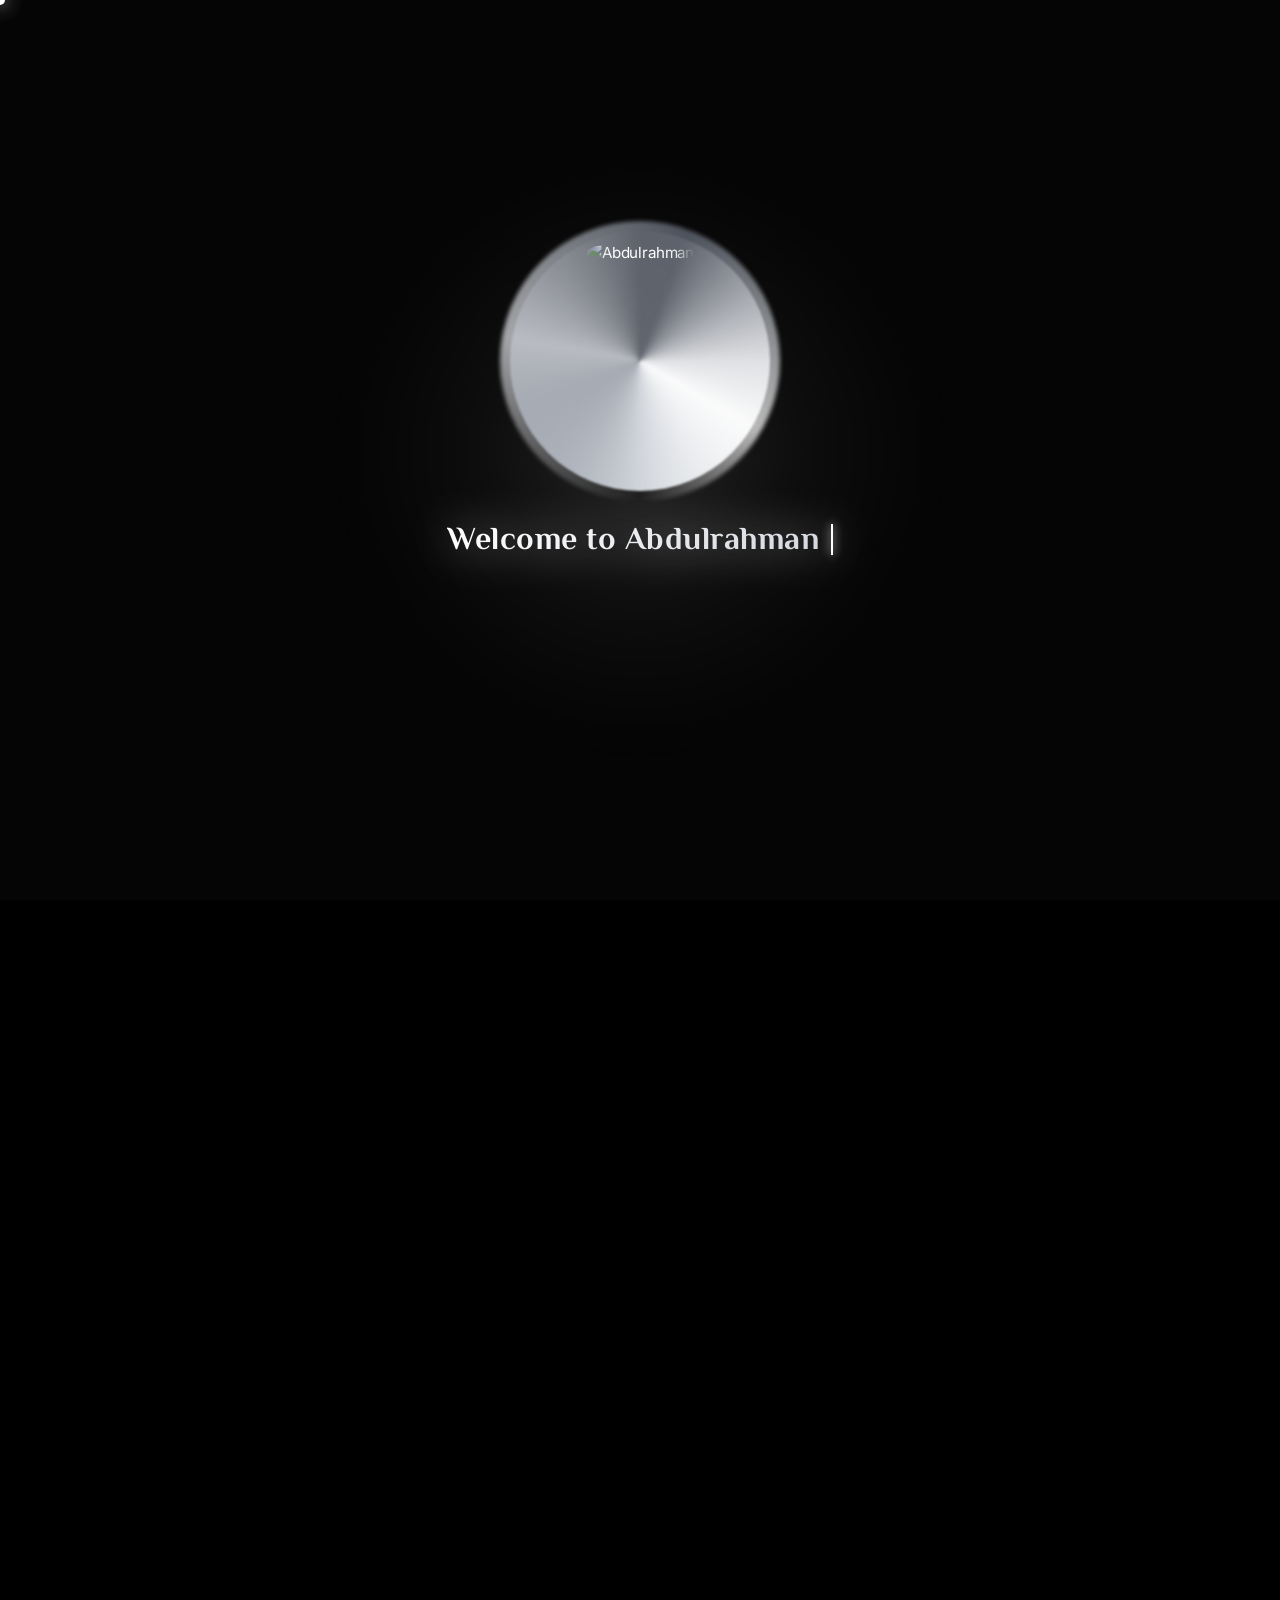
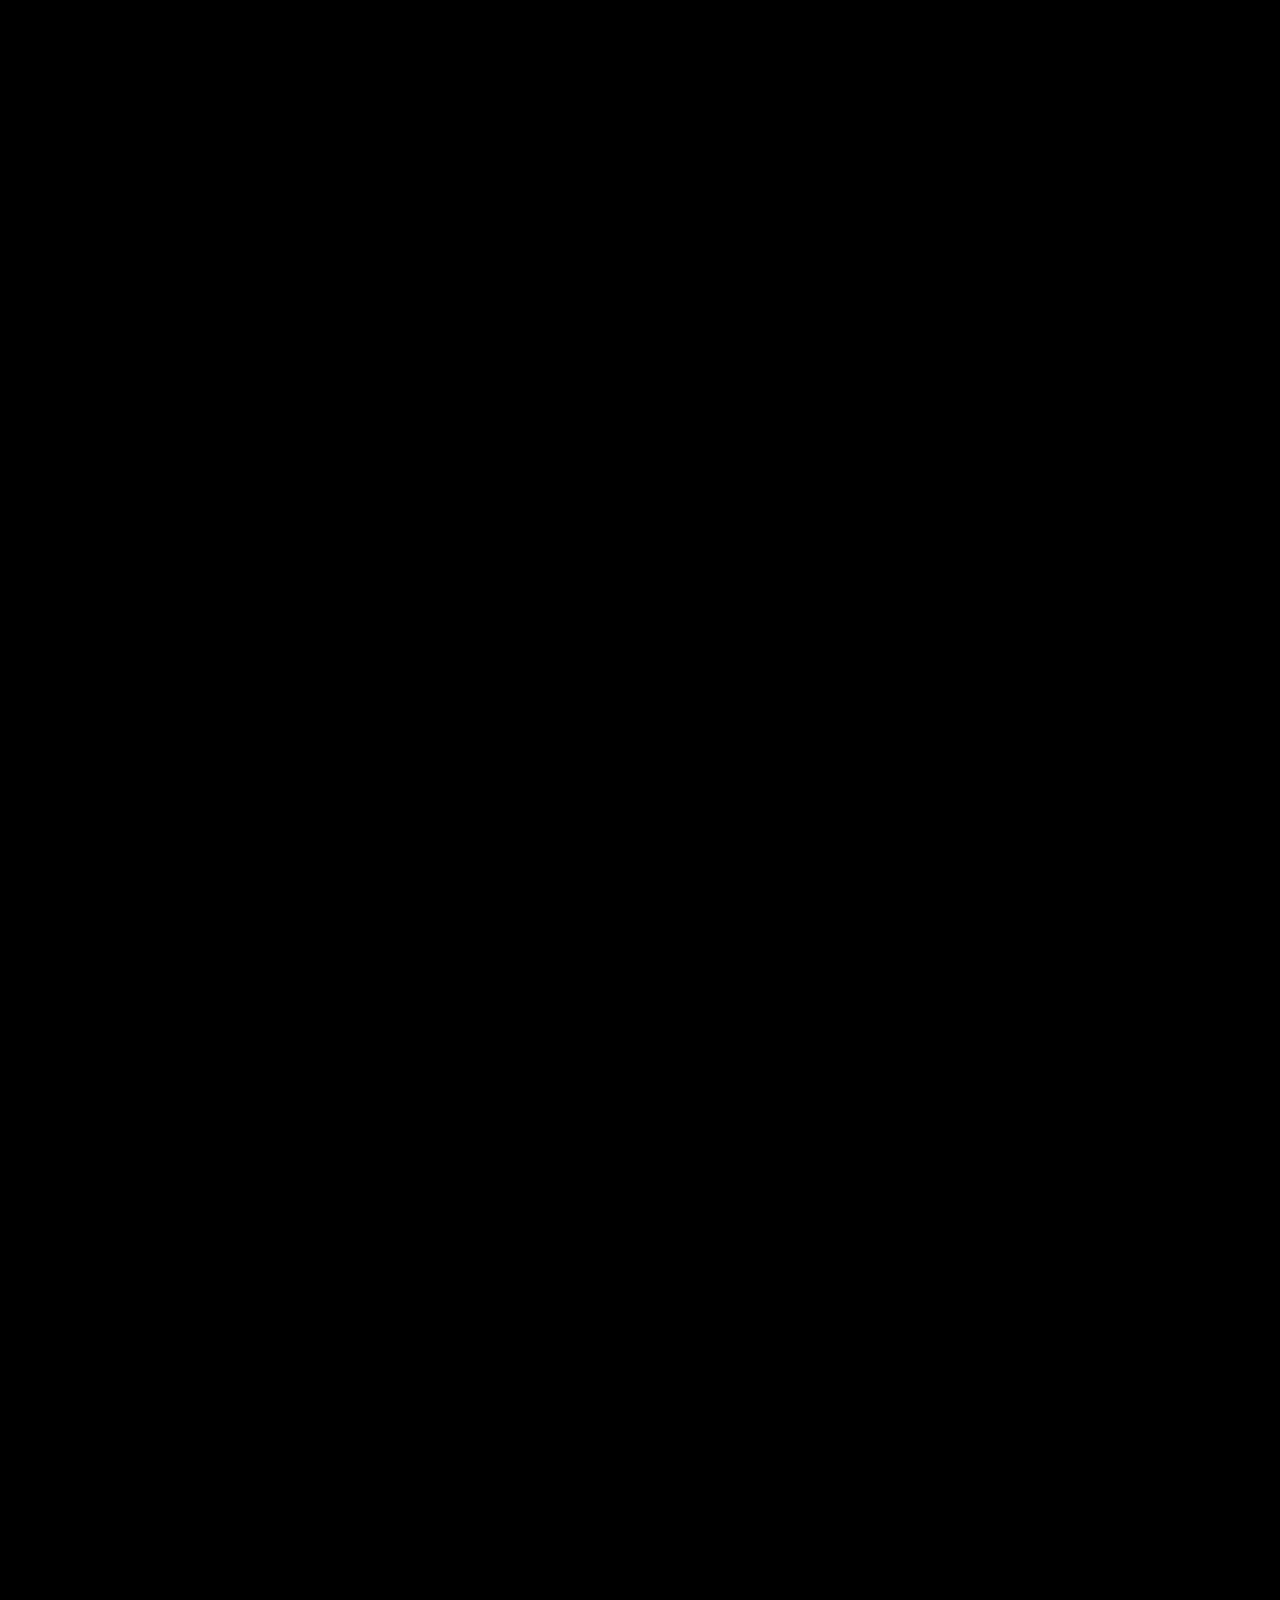
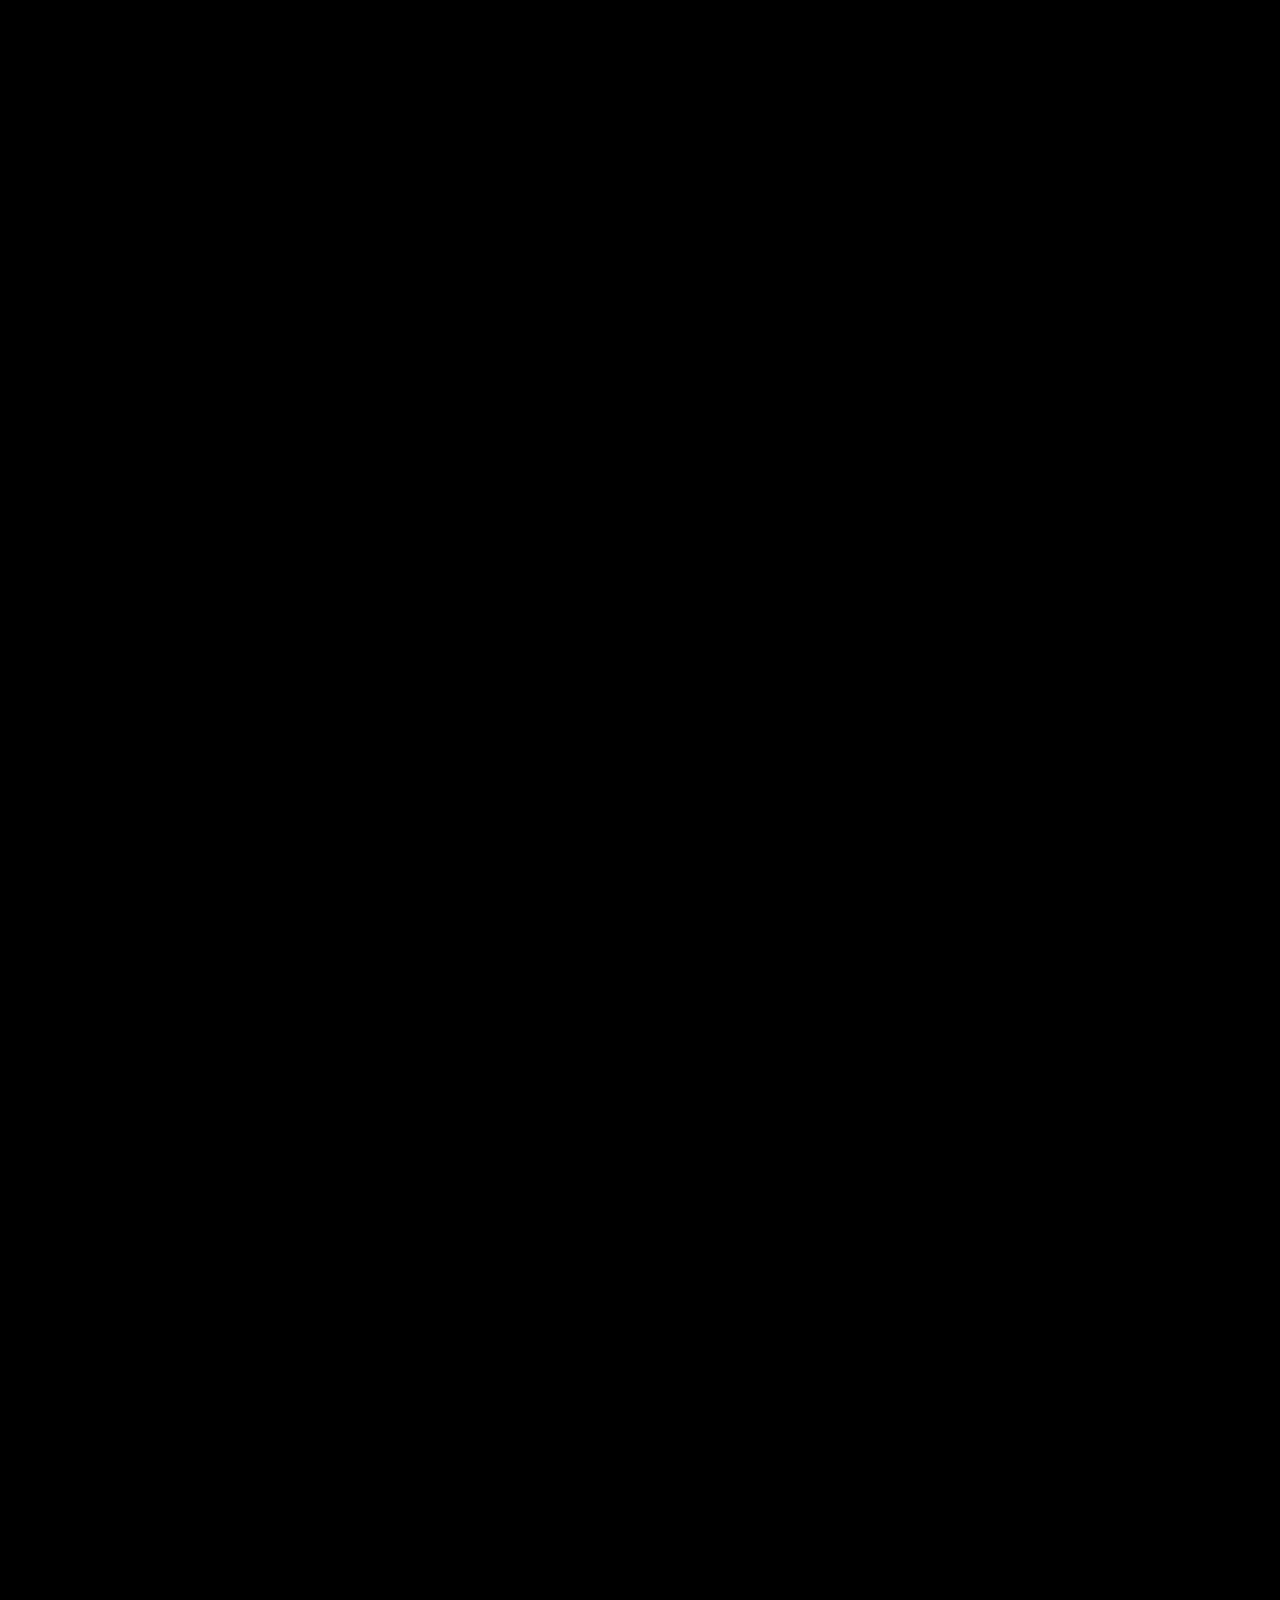
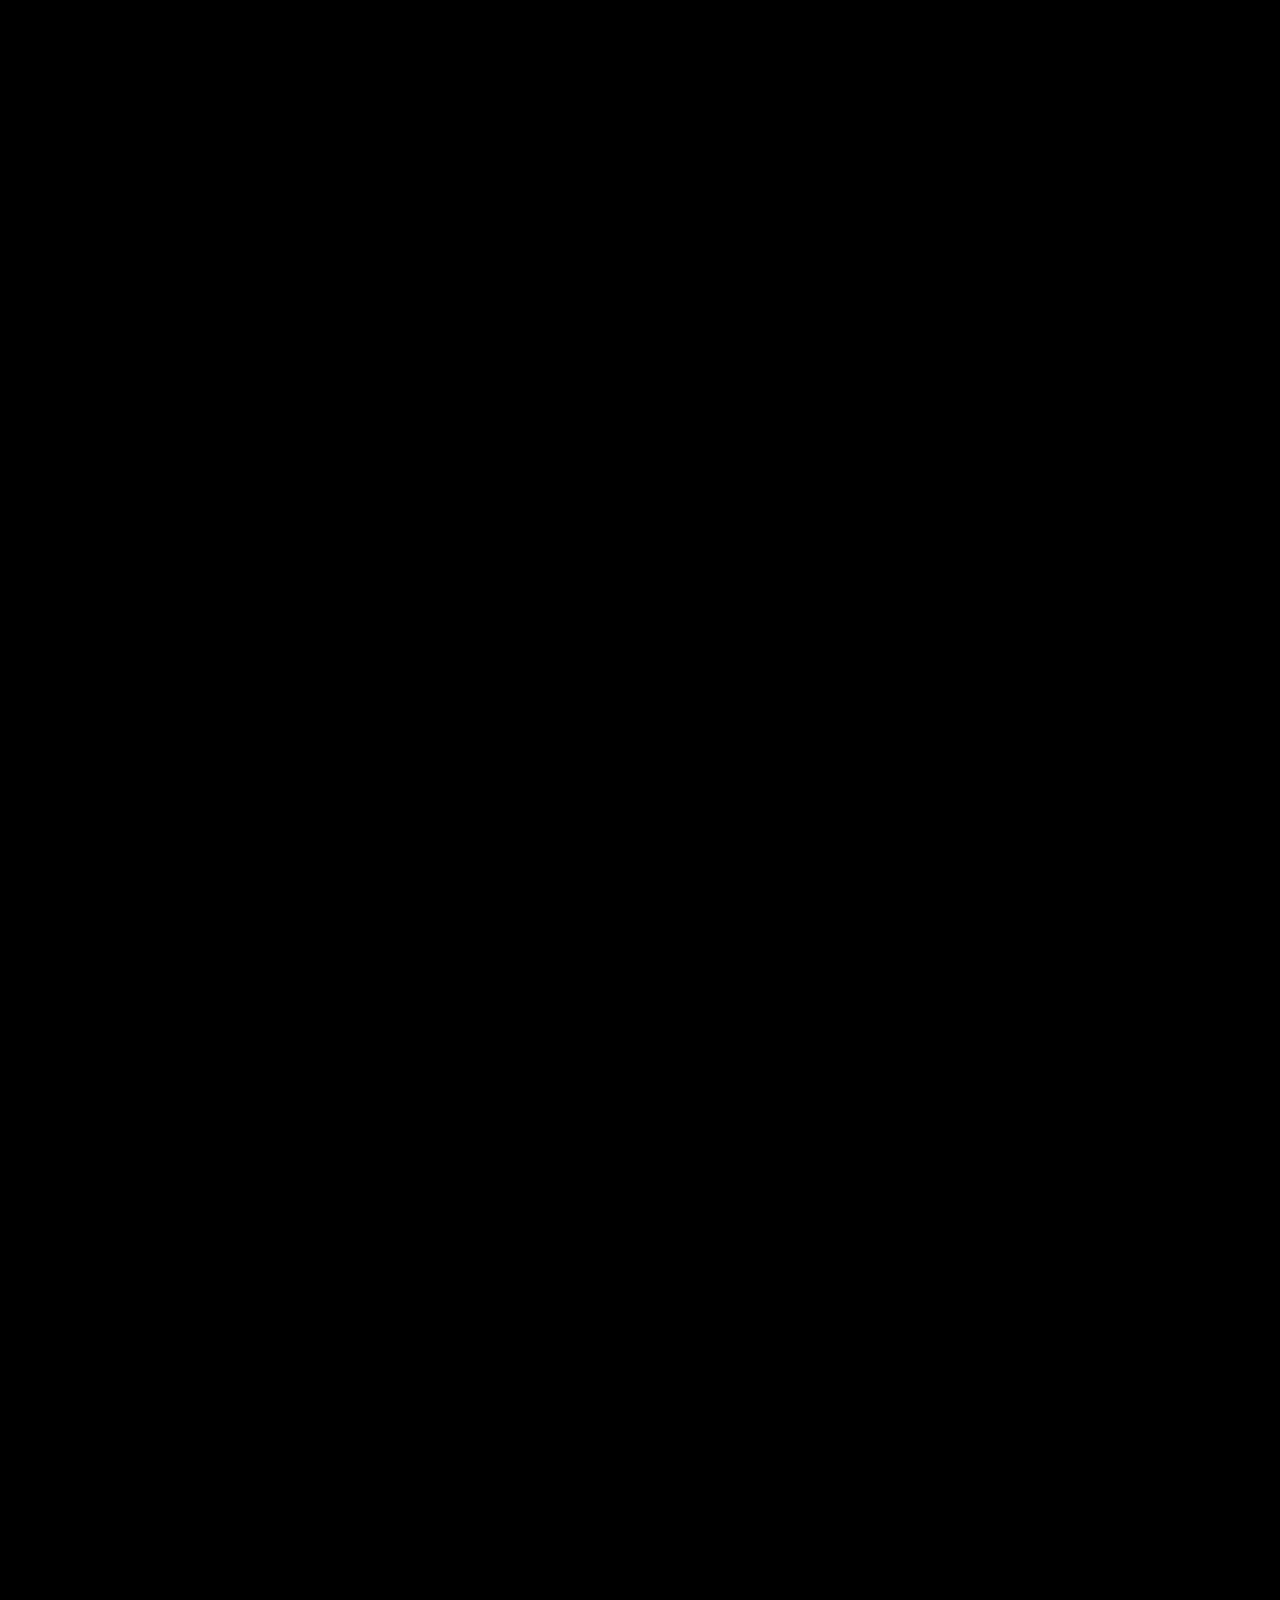
==== commit a0f281dd: "Add files via upload" ====
--- a/index.html
+++ b/index.html
@@ -1,2502 +1,2188 @@
 <!DOCTYPE html>
 <html lang="en" dir="ltr">
 <head>
-    <meta charset="UTF-8">
-    <meta http-equiv="X-UA-Compatible" content="IE=edge">
-    <meta name="viewport" content="width=device-width, initial-scale=1.0, viewport-fit=cover, user-scalable=yes">
-    <meta name="description" content="Abdulrahman Mamdouh — Frontend Developer & Data Scientist building cinematic digital experiences.">
-    <meta name="author" content="Abdulrahman Mamdouh">
-    <meta name="theme-color" content="#0B0B0F">
-    <meta property="og:title" content="Abdulrahman | Frontend Developer">
-    <meta property="og:description" content="Premium portfolio — Frontend, AI & Data Science.">
-    <meta property="og:type" content="website">
-    <meta property="og:url" content="https://abdo-1818.github.io/">
-    <meta property="og:image" content="https://i.ibb.co/bgyMpFG7/5978797813128695598.jpg">
-    <link rel="icon" type="image/x-icon" href="https://i.ibb.co/bgyMpFG7/5978797813128695598.jpg">
-    <title>Abdulrahman | Frontend Developer</title>
-
-    <link rel="preconnect" href="https://cdnjs.cloudflare.com">
-    <link rel="preconnect" href="https://fonts.googleapis.com">
-    <link rel="preconnect" href="https://fonts.gstatic.com" crossorigin>
-    <link rel="preconnect" href="https://i.ibb.co" crossorigin>
-    <link rel="dns-prefetch" href="https://images.unsplash.com">
-    <link rel="stylesheet" href="https://cdnjs.cloudflare.com/ajax/libs/font-awesome/6.5.0/css/all.min.css">
-    <link href="https://fonts.googleapis.com/css2?family=Cairo:wght@400;600;700;800&display=swap" rel="stylesheet">
-    <link href="https://fonts.googleapis.com/css2?family=Inter:wght@300;400;500;600;700;800;900&display=swap" rel="stylesheet">
-    <link href="https://fonts.googleapis.com/css2?family=Space+Grotesk:wght@400;500;600;700&display=swap" rel="stylesheet">
-    <link href="https://fonts.googleapis.com/css2?family=Great+Vibes&display=swap" rel="stylesheet">
-    <link href="https://fonts.googleapis.com/css2?family=Playfair+Display:wght@700;800;900&display=swap" rel="stylesheet">
-    <link href="https://fonts.googleapis.com/css2?family=El+Messiri:wght@400;600;700&display=swap" rel="stylesheet">
-
-    <style>
-        :root {
-            --bg-primary: #0B0B0F;
-            --bg-secondary: #111111;
-            --surface: rgba(255, 255, 255, 0.04);
-            --border: rgba(255, 255, 255, 0.08);
-            --text-primary: #FFFFFF;
-            --text-secondary: #A1A1AA;
-            --text-muted: #6B7280;
-            --accent-dark: #6B7280;
-            --accent: #FFFFFF;
-            --accent-bright: #F9FAFB;
-            --accent-cyan: #E5E7EB;
-            --accent-glow: rgba(255, 255, 255, 0.45);
-            --accent-glow-strong: rgba(255, 255, 255, 0.65);
-            --radius-sm: 12px;
-            --radius: 18px;
-            --radius-xl: 32px;
-            --shadow-card: 0 1px 0 rgba(255, 255, 255, 0.04), 0 4px 32px rgba(0, 0, 0, 0.55);
-            --shadow-hover: 0 1px 0 rgba(255, 255, 255, 0.08), 0 8px 56px rgba(0, 0, 0, 0.65), 0 0 48px rgba(255, 255, 255, 0.12);
-            --ease-out-expo: cubic-bezier(0.16, 1, 0.3, 1);
-            --ease-spring: cubic-bezier(0.22, 1.3, 0.36, 1);
-            /* lighter glass — less blur work for the GPU */
-            --glass-bg: rgba(17, 17, 17, 0.78);
-            --glass-blur: blur(10px);
-            --max-width: 1280px;
-        }
-
-        * { margin: 0; padding: 0; box-sizing: border-box; }
-
-        html {
-            scroll-behavior: smooth;
-            scroll-padding-top: 100px;
-            font-size: 16px;
-            overflow-x: hidden;
-            -webkit-tap-highlight-color: transparent;
-            -webkit-text-size-adjust: 100%;
-        }
-
-        body {
-            font-family: 'Inter', system-ui, sans-serif;
-            background: var(--bg-primary);
-            color: var(--text-primary);
-            line-height: 1.6;
-            overflow-x: hidden;
-            -webkit-font-smoothing: antialiased;
-            min-height: 100vh;
-            font-size: 0.95rem;
-            position: relative;
-            letter-spacing: -0.01em;
-        }
-
-        body.rtl {
-            font-family: 'Cairo', system-ui, sans-serif;
-            direction: rtl;
-            text-align: right;
-            letter-spacing: 0;
-        }
-
-        body.intro-locked {
-            overflow: hidden;
-            height: 100vh;
-        }
-
-        /* ============ Intro splash ============ */
-        #introScreen {
-            position: fixed;
-            inset: 0;
-            z-index: 9999;
-            display: flex;
-            flex-direction: column;
-            align-items: center;
-            justify-content: center;
-            background: radial-gradient(circle at 50% 45%, #1A1A1A 0%, #0B0B0F 55%, #050508 100%);
-            transition: opacity 0.9s var(--ease-out-expo), visibility 0.9s;
-            will-change: opacity;
-            padding: 0 20px;
-            text-align: center;
-        }
-        #introScreen.hide {
-            opacity: 0;
-            visibility: hidden;
-            pointer-events: none;
-        }
-
-        #introScreen::before {
-            content: '';
-            position: absolute;
-            top: 50%;
-            left: 50%;
-            width: min(600px, 85vw);
-            height: min(600px, 85vw);
-            transform: translate(-50%, -50%);
-            background: radial-gradient(circle, rgba(255, 255, 255, 0.14) 0%, rgba(255, 255, 255, 0.04) 35%, transparent 70%);
-            filter: blur(30px);
-            animation: introGlow 3s ease-in-out infinite alternate;
-            pointer-events: none;
-        }
-        @keyframes introGlow {
-            from { opacity: 0.6; transform: translate(-50%, -50%) scale(0.95); }
-            to   { opacity: 1;   transform: translate(-50%, -50%) scale(1.08); }
-        }
-
-        .intro-photo-wrap {
-            position: relative;
-            width: clamp(170px, 28vw, 240px);
-            height: clamp(170px, 28vw, 240px);
-            border-radius: 50%;
-            opacity: 0;
-            transform: scale(0.7);
-            animation: introPhotoIn 1s var(--ease-spring) 0.15s forwards;
-        }
-        @keyframes introPhotoIn {
-            to { opacity: 1; transform: scale(1); }
-        }
-
-        .intro-photo-wrap::before {
-            content: '';
-            position: absolute;
-            inset: -10px;
-            border-radius: 50%;
-            background: conic-gradient(from 0deg, transparent 0deg, #FFFFFF 90deg, #D1D5DB 180deg, #6B7280 250deg, transparent 360deg);
-            animation: introSpin 2.6s linear infinite;
-            filter: blur(1px);
-            z-index: 0;
-        }
-        .intro-photo-wrap::after {
-            content: '';
-            position: absolute;
-            inset: -20px;
-            border-radius: 50%;
-            background: conic-gradient(from 180deg, transparent 0deg, #E5E7EB 100deg, #6B7280 200deg, #FFFFFF 300deg, transparent 360deg);
-            animation: introSpin 4.2s linear infinite reverse;
-            opacity: 0.7;
-            filter: blur(2px);
-            z-index: 0;
-        }
-        @keyframes introSpin { to { transform: rotate(360deg); } }
-
-        .intro-photo {
-            position: relative;
-            z-index: 1;
-            width: 100%;
-            height: 100%;
-            border-radius: 50%;
-            object-fit: cover;
-            border: 4px solid rgba(255, 255, 255, 0.25);
-            /* single shadow instead of three — big GPU win */
-            box-shadow: 0 0 100px rgba(255, 255, 255, 0.35);
-        }
-
-        .intro-typed {
-            margin-top: 38px;
-            font-family: 'El Messiri', 'Playfair Display', serif;
-            font-size: clamp(1.3rem, 4.2vw, 2rem);
-            font-weight: 700;
-            letter-spacing: 0.5px;
-            line-height: 1.4;
-            min-height: 1.4em;
-            display: block;
-            background: linear-gradient(135deg, #ffffff 0%, #F3F4F6 30%, #E5E7EB 60%, #D1D5DB 100%);
-            -webkit-background-clip: text;
-            background-clip: text;
-            -webkit-text-fill-color: transparent;
-            filter: drop-shadow(0 0 18px rgba(255, 255, 255, 0.35));
-            opacity: 0;
-            transition: opacity 0.45s ease;
-        }
-        .intro-typed.ready { opacity: 1; }
-
-        .intro-cursor {
-            display: inline-block;
-            width: 2px;
-            height: 0.95em;
-            background: #FFFFFF;
-            margin-left: 3px;
-            vertical-align: middle;
-            transform: translateY(-2px);
-            box-shadow: 0 0 10px #FFFFFF;
-            -webkit-text-fill-color: initial;
-            animation: introBlink 0.7s step-end infinite;
-        }
-        @keyframes introBlink {
-            0%, 100% { opacity: 1; }
-            50% { opacity: 0; }
-        }
-
-        .intro-subtitle {
-            margin-top: 14px;
-            font-family: 'Space Grotesk', sans-serif;
-            font-size: clamp(0.68rem, 2.2vw, 0.82rem);
-            letter-spacing: 5px;
-            text-transform: uppercase;
-            color: rgba(255, 255, 255, 0.55);
-            font-weight: 500;
-            opacity: 0;
-            transform: translateY(10px);
-            transition: opacity 0.7s var(--ease-out-expo), transform 0.7s var(--ease-out-expo);
-        }
-        .intro-subtitle.show {
-            opacity: 1;
-            transform: translateY(0);
-        }
-
-        .intro-loader {
-            margin-top: 32px;
-            width: min(220px, 60vw);
-            height: 2px;
-            background: rgba(255, 255, 255, 0.08);
-            border-radius: 2px;
-            overflow: hidden;
-            position: relative;
-            opacity: 0;
-            transition: opacity 0.6s;
-        }
-        .intro-loader.show { opacity: 1; }
-        .intro-loader::after {
-            content: '';
-            position: absolute;
-            inset: 0;
-            background: linear-gradient(90deg, transparent, #FFFFFF, #D1D5DB, #FFFFFF, transparent);
-            transform: translateX(-100%);
-            animation: introLoad 1.4s ease-in-out infinite;
-        }
-        @keyframes introLoad {
-            to { transform: translateX(100%); }
-        }
-
-        .intro-dots {
-            margin-top: 20px;
-            display: flex;
-            gap: 8px;
-            opacity: 0;
-            transition: opacity 0.6s;
-        }
-        .intro-dots.show { opacity: 1; }
-        .intro-dots span {
-            width: 6px;
-            height: 6px;
-            border-radius: 50%;
-            background: var(--accent-bright);
-            box-shadow: 0 0 10px var(--accent-bright);
-            animation: introDot 1.2s ease-in-out infinite;
-        }
-        .intro-dots span:nth-child(2) { animation-delay: 0.15s; }
-        .intro-dots span:nth-child(3) { animation-delay: 0.3s; }
-        @keyframes introDot {
-            0%, 100% { opacity: 0.35; transform: scale(0.85); }
-            50%      { opacity: 1;    transform: scale(1.2); }
-        }
-
-        #introScreen.hide .intro-photo-wrap {
-            animation: none;
-            transform: scale(1.15);
-            opacity: 0;
-            transition: transform 0.7s var(--ease-out-expo), opacity 0.7s;
-        }
-        #introScreen.hide .intro-typed,
-        #introScreen.hide .intro-subtitle,
-        #introScreen.hide .intro-loader,
-        #introScreen.hide .intro-dots {
-            opacity: 0;
-            transform: translateY(-14px);
-            transition: opacity 0.5s, transform 0.5s;
-        }
-
-        @media (prefers-reduced-motion: reduce) {
-            #introScreen::before,
-            .intro-photo-wrap::before,
-            .intro-photo-wrap::after,
-            .intro-loader::after,
-            .intro-dots span,
-            .intro-typed,
-            .intro-cursor { animation: none; }
-        }
-
-        #particleCanvas {
-            position: fixed;
-            inset: 0;
-            z-index: 0;
-            pointer-events: none;
-            opacity: 0.75;
-            contain: strict;
-        }
-
-        #fxCanvas {
-            position: fixed;
-            inset: 0;
-            z-index: 1;
-            pointer-events: none;
-            opacity: 0.95;
-        }
-
-        #cursorDotCustom {
-            position: fixed;
-            width: 10px;
-            height: 10px;
-            border-radius: 50%;
-            background: #ffffff;
-            pointer-events: none;
-            z-index: 10001;
-            top: 0;
-            left: 0;
-            transform: translate(-50%, -50%);
-            /* 2 layers instead of 4 — was a paint cost on every move */
-            box-shadow: 0 0 18px rgba(255, 255, 255, 0.9), 0 0 40px rgba(255, 255, 255, 0.4);
-            transition: width 0.2s, height 0.2s;
-            will-change: transform;
-        }
-        #cursorDotCustom.hovering {
-            width: 18px;
-            height: 18px;
-            box-shadow: 0 0 28px rgba(255, 255, 255, 1), 0 0 60px rgba(255, 255, 255, 0.55);
-        }
-
-        /* ============ Header ============ */
-        .header {
-            position: fixed;
-            top: 12px;
-            left: 50%;
-            transform: translateX(-50%);
-            z-index: 1000;
-            width: calc(100% - 40px);
-            max-width: var(--max-width);
-            border-radius: 60px;
-            padding: 6px 20px;
-            transition: top 0.4s var(--ease-out-expo), border-radius 0.4s var(--ease-out-expo), background 0.4s;
-            background: rgba(11, 11, 15, 0.82);
-            backdrop-filter: blur(16px);
-            -webkit-backdrop-filter: blur(16px);
-            border: 1px solid rgba(255, 255, 255, 0.07);
-            box-shadow: 0 8px 32px rgba(0, 0, 0, 0.5);
-        }
-        .header.scrolled {
-            top: 0;
-            width: 100%;
-            max-width: 100%;
-            border-radius: 0;
-            background: rgba(11, 11, 15, 0.94);
-            border-left: none;
-            border-right: none;
-        }
-        .header-inner {
-            display: flex;
-            align-items: center;
-            justify-content: space-between;
-            gap: 10px;
-        }
-        .logo-link { display: flex; align-items: center; gap: 8px; text-decoration: none; flex-shrink: 0; }
-        .logo-img {
-            width: 36px; height: 36px; border-radius: 50%;
-            object-fit: cover;
-            border: 2px solid rgba(255, 255, 255, 0.55);
-            transition: transform 0.35s, box-shadow 0.35s, border-color 0.35s;
-        }
-        .logo-img:hover {
-            transform: scale(1.12) rotate(-5deg);
-            box-shadow: 0 0 24px rgba(255, 255, 255, 0.35);
-            border-color: #fff;
-        }
-        .logo-text {
-            font-family: 'Great Vibes', cursive;
-            font-size: 1.5rem;
-            letter-spacing: 2px;
-            color: #fff;
-            text-shadow: 0 0 18px rgba(255, 255, 255, 0.4);
-            font-weight: 400;
-            line-height: 1;
-            white-space: nowrap;
-        }
-        .nav-desktop { display: flex; list-style: none; gap: 2px; align-items: center; flex-wrap: wrap; }
-        .nav-desktop li a {
-            color: rgba(255, 255, 255, 0.65);
-            text-decoration: none;
-            padding: 8px 14px;
-            border-radius: 40px;
-            font-size: 0.7rem;
-            font-weight: 500;
-            transition: color 0.3s, background 0.3s;
-            white-space: nowrap;
-            position: relative;
-        }
-        .nav-desktop li a::after {
-            content: '';
-            position: absolute;
-            bottom: 2px;
-            left: 50%;
-            transform: translateX(-50%) scaleX(0);
-            width: 16px; height: 2px;
-            background: var(--accent-bright);
-            border-radius: 2px;
-            transition: transform 0.3s;
-        }
-        .nav-desktop li a:hover::after,
-        .nav-desktop li a.active::after { transform: translateX(-50%) scaleX(1); }
-        .nav-desktop li a:hover,
-        .nav-desktop li a.active { color: #fff; background: rgba(255, 255, 255, 0.05); }
-
-        .header-actions { display: flex; align-items: center; gap: 8px; flex-shrink: 0; }
-        .lang-switch {
-            display: flex; gap: 2px;
-            background: rgba(255, 255, 255, 0.03);
-            border: 1px solid rgba(255, 255, 255, 0.1);
-            border-radius: 40px;
-            padding: 3px;
-        }
-        .lang-btn {
-            padding: 5px 10px;
-            border-radius: 40px;
-            border: none;
-            background: transparent;
-            color: rgba(255, 255, 255, 0.55);
-            cursor: pointer;
-            font-weight: 500;
-            font-size: 0.66rem;
-            font-family: inherit;
-            transition: color 0.3s, background 0.3s;
-            white-space: nowrap;
-        }
-        .lang-btn.active {
-            color: #0B0B0F;
-            background: #FFFFFF;
-            box-shadow: 0 0 14px rgba(255, 255, 255, 0.4);
-        }
-        .hamburger-btn {
-            display: none;
-            background: rgba(255, 255, 255, 0.04);
-            border: 1px solid rgba(255, 255, 255, 0.1);
-            color: #fff;
-            width: 36px; height: 36px;
-            border-radius: 50%;
-            cursor: pointer;
-            font-size: 0.95rem;
-            align-items: center;
-            justify-content: center;
-        }
-
-        .mobile-overlay {
-            position: fixed; inset: 0;
-            background: rgba(0, 0, 0, 0.7);
-            z-index: 1100;
-            opacity: 0;
-            pointer-events: none;
-            transition: opacity 0.35s;
-        }
-        .mobile-overlay.open { opacity: 1; pointer-events: auto; }
-        .mobile-menu {
-            position: fixed;
-            top: 0;
-            right: -320px;
-            width: 280px;
-            height: 100vh;
-            background: rgba(15, 15, 15, 0.98);
-            z-index: 1200;
-            padding: 28px 20px;
-            transition: right 0.4s var(--ease-out-expo);
-            overflow-y: auto;
-            border-left: 1px solid rgba(255, 255, 255, 0.06);
-            box-shadow: -8px 0 32px rgba(0, 0, 0, 0.6);
-            border-radius: 24px 0 0 24px;
-        }
-        body.rtl .mobile-menu {
-            right: auto;
-            left: -320px;
-            border-radius: 0 24px 24px 0;
-            border-left: none;
-            border-right: 1px solid rgba(255, 255, 255, 0.06);
-            transition: left 0.4s var(--ease-out-expo);
-        }
-        .mobile-menu.open { right: 0; }
-        body.rtl .mobile-menu.open { left: 0; }
-        .mobile-menu-header {
-            display: flex;
-            align-items: center;
-            justify-content: space-between;
-            margin-bottom: 20px;
-        }
-        .mobile-menu-close {
-            background: none;
-            border: none;
-            color: #fff;
-            font-size: 1.3rem;
-            cursor: pointer;
-            padding: 8px;
-            border-radius: 50%;
-            transition: background 0.3s;
-        }
-        .mobile-menu-close:hover { background: rgba(255, 255, 255, 0.08); }
-        .mobile-nav { list-style: none; display: flex; flex-direction: column; gap: 2px; }
-        .mobile-nav li a {
-            display: block;
-            padding: 13px 16px;
-            color: rgba(255, 255, 255, 0.75);
-            text-decoration: none;
-            border-radius: 14px;
-            font-size: 0.85rem;
-            transition: background 0.3s, color 0.3s;
-        }
-        .mobile-nav li a:hover { background: rgba(255, 255, 255, 0.05); color: #fff; }
-
-        /* ============ Hero ============ */
-        .hero {
-            min-height: 100vh;
-            display: flex;
-            align-items: center;
-            padding: 100px 0 60px;
-            position: relative;
-            z-index: 2;
-        }
-        .hero .container {
-            max-width: var(--max-width);
-            margin: 0 auto;
-            padding: 0 32px;
-            display: grid;
-            grid-template-columns: 1.1fr 0.9fr;
-            gap: 40px;
-            align-items: center;
-        }
-        .hero-name {
-            font-family: 'El Messiri', 'Playfair Display', 'Space Grotesk', serif;
-            font-size: clamp(2.8rem, 7vw, 5.2rem);
-            font-weight: 900;
-            line-height: 1.04;
-            margin-bottom: 12px;
-            /* static gradient — no more background-position animation */
-            background: linear-gradient(135deg, #ffffff 0%, #F3F4F6 20%, #E5E7EB 40%, #D1D5DB 55%, #9CA3AF 70%, #E5E7EB 85%, #ffffff 100%);
-            -webkit-background-clip: text;
-            -webkit-text-fill-color: transparent;
-            background-clip: text;
-            /* single drop-shadow instead of three */
-            filter: drop-shadow(0 0 40px rgba(255, 255, 255, 0.28));
-            letter-spacing: -0.01em;
-        }
-
-        .hero-title-role {
-            font-size: 1.15rem;
-            font-weight: 600;
-            color: #fff;
-            margin-bottom: 10px;
-            display: flex;
-            align-items: center;
-            flex-wrap: wrap;
-            gap: 4px;
-            min-height: 1.6em;
-        }
-        .hero-title-role .typed-text {
-            color: #fff;
-            font-weight: 700;
-            text-shadow: 0 0 14px rgba(255, 255, 255, 0.5);
-            transition: opacity 0.15s ease;
-            display: inline-block;
-        }
-
-        .type-caret {
-            display: inline-block;
-            width: 2px;
-            height: 1.05em;
-            background: #fff;
-            margin-left: 4px;
-            vertical-align: middle;
-            box-shadow: 0 0 8px rgba(255, 255, 255, 0.7);
-            animation: caretBlink 0.9s step-end infinite;
-        }
-        body.rtl .type-caret { margin-left: 0; margin-right: 4px; }
-        @keyframes caretBlink {
-            0%, 100% { opacity: 1; }
-            50% { opacity: 0; }
-        }
-
-        .hero-tagline {
-            color: #fff;
-            font-size: 0.9rem;
-            line-height: 1.6;
-            margin-bottom: 28px;
-            max-width: 460px;
-            text-shadow: 0 0 6px rgba(255, 255, 255, 0.2);
-        }
-        .hero-buttons { display: flex; flex-wrap: wrap; gap: 12px; margin-bottom: 22px; }
-        .hero-platforms-row { display: flex; flex-wrap: wrap; gap: 10px; margin-top: 6px; }
-        .hero-platform-mini {
-            display: inline-flex;
-            align-items: center;
-            gap: 7px;
-            padding: 10px 18px;
-            background: rgba(255, 255, 255, 0.03);
-            border: 1px solid rgba(255, 255, 255, 0.1);
-            border-radius: 50px;
-            text-decoration: none;
-            color: var(--text-primary);
-            font-size: 0.75rem;
-            font-weight: 500;
-            transition: border-color 0.3s var(--ease-spring), box-shadow 0.3s, transform 0.3s, background 0.3s;
-        }
-        .hero-platform-mini:hover {
-            border-color: rgba(255, 255, 255, 0.5);
-            box-shadow: 0 0 22px rgba(255, 255, 255, 0.15);
-            transform: translateY(-3px);
-            background: rgba(255, 255, 255, 0.05);
-        }
-        .hero-platform-mini i { font-size: 1rem; }
-
-        .btn {
-            display: inline-flex;
-            align-items: center;
-            gap: 8px;
-            padding: 13px 28px;
-            border-radius: 50px;
-            font-weight: 600;
-            font-size: 0.82rem;
-            text-decoration: none;
-            cursor: pointer;
-            transition: transform 0.35s var(--ease-spring), box-shadow 0.35s;
-            border: none;
-            font-family: inherit;
-            position: relative;
-            overflow: hidden;
-        }
-        .btn-primary {
-            background: linear-gradient(135deg, #F9FAFB, #D1D5DB);
-            color: #0B0B0F;
-            box-shadow: 0 6px 20px rgba(255, 255, 255, 0.18);
-        }
-        .btn-primary:hover {
-            transform: translateY(-4px);
-            box-shadow: 0 12px 32px rgba(255, 255, 255, 0.25);
-        }
-        .btn-outline {
-            background: transparent;
-            color: var(--text-primary);
-            border: 2px solid rgba(255, 255, 255, 0.14);
-        }
-        .btn-outline:hover {
-            border-color: #FFFFFF;
-            color: #FFFFFF;
-            box-shadow: 0 8px 26px rgba(255, 255, 255, 0.15);
-        }
-        .btn-cv {
-            background: linear-gradient(135deg, #FFFFFF, #D1D5DB);
-            color: #0B0B0F;
-            font-weight: 700;
-            box-shadow: 0 6px 20px rgba(255, 255, 255, 0.18);
-        }
-        .btn-cv:hover {
-            transform: translateY(-4px);
-            box-shadow: 0 12px 32px rgba(255, 255, 255, 0.25);
-        }
-        .btn-cv i { font-size: 0.9rem; }
-
-        .avatar-ring {
-            position: relative;
-            width: clamp(340px, 54vw, 620px);
-            height: clamp(340px, 54vw, 620px);
-            margin: 0 auto;
-        }
-        /* one ring instead of two — halves the conic-gradient rotation cost */
-        .avatar-ring::before {
-            content: '';
-            position: absolute;
-            inset: -12px;
-            border-radius: 50%;
-            background: conic-gradient(from 0deg, transparent, #FFFFFF, #D1D5DB, #6B7280, #E5E7EB, transparent);
-            animation: rotateRing 6s linear infinite;
-            mask: radial-gradient(farthest-side, transparent calc(100% - 4px), #000 calc(100% - 3px));
-            -webkit-mask: radial-gradient(farthest-side, transparent calc(100% - 4px), #000 calc(100% - 3px));
-            opacity: 0.9;
-            pointer-events: none;
-        }
-        @keyframes rotateRing { to { transform: rotate(360deg); } }
-
-        .avatar-img {
-            width: 100%; height: 100%;
-            border-radius: 50%;
-            object-fit: cover;
-            position: relative;
-            z-index: 1;
-            /* one layered shadow instead of three */
-            box-shadow: 0 0 90px rgba(255, 255, 255, 0.3);
-            border: 4px solid rgba(255, 255, 255, 0.2);
-            transition: box-shadow 0.4s, border-color 0.4s, transform 0.4s var(--ease-spring);
-        }
-        .avatar-img:hover {
-            box-shadow: 0 0 120px rgba(255, 255, 255, 0.45);
-            border-color: rgba(255, 255, 255, 0.45);
-            transform: scale(1.04) translateX(10px);
-        }
-        body.rtl .avatar-img:hover { transform: scale(1.04) translateX(-10px); }
-
-        /* ============ Sections ============ */
-        .section { padding: 40px 0; position: relative; z-index: 1; }
-        .section-wrapper {
-            border-radius: var(--radius-xl);
-            padding: 44px 28px;
-            position: relative;
-            transition: opacity 0.5s ease, transform 0.5s ease;
-            max-width: var(--max-width);
-            margin: 0 auto;
-            border: 2px solid transparent;
-            background: rgba(255, 255, 255, 0.015);
-            box-shadow: 0 0 0 1px rgba(255, 255, 255, 0.04), 0 20px 60px rgba(0, 0, 0, 0.5);
-            opacity: 0;
-            transform: translateY(40px);
-            contain: layout style;
-            content-visibility: auto;
-            contain-intrinsic-size: auto 400px;
-        }
-        .section-wrapper.revealed { opacity: 1; transform: translateY(0); }
-        .section-wrapper.glowing-border {
-            border-color: rgba(255, 255, 255, 0.15);
-            box-shadow: 0 0 0 1px rgba(255, 255, 255, 0.08), 0 0 40px rgba(255, 255, 255, 0.04), 0 20px 60px rgba(0, 0, 0, 0.5);
-        }
-        .section-wrapper.glowing-border::after {
-            content: '';
-            position: absolute;
-            inset: -3px;
-            border-radius: inherit;
-            background: linear-gradient(135deg, #FFFFFF, #D1D5DB, #6B7280);
-            z-index: -1;
-            mask: linear-gradient(#fff 0 0) content-box, linear-gradient(#fff 0 0);
-            -webkit-mask: linear-gradient(#fff 0 0) content-box, linear-gradient(#fff 0 0);
-            mask-composite: exclude;
-            -webkit-mask-composite: destination-out;
-            padding: 3px;
-            opacity: 0.85;
-            pointer-events: none;
-        }
-        .section-header { text-align: center; margin-bottom: 36px; }
-        .section-title {
-            font-family: 'Space Grotesk', sans-serif;
-            font-size: 1.8rem;
-            font-weight: 700;
-            color: var(--text-primary);
-            display: inline-block;
-            letter-spacing: -0.02em;
-            position: relative;
-        }
-        .section-title::after {
-            content: '';
-            position: absolute;
-            bottom: -8px;
-            left: 50%;
-            transform: translateX(-50%);
-            width: 50px; height: 3px;
-            background: var(--accent-bright);
-            border-radius: 3px;
-            box-shadow: 0 0 12px var(--accent-glow-strong);
-        }
-
-        .skills-book-vertical {
-            display: flex;
-            flex-direction: column;
-            gap: 16px;
-            max-width: 600px;
-            margin: 0 auto;
-        }
-        .skill-row {
-            display: flex;
-            align-items: center;
-            gap: 18px;
-            padding: 16px 20px;
-            background: var(--glass-bg);
-            backdrop-filter: var(--glass-blur);
-            -webkit-backdrop-filter: var(--glass-blur);
-            border: 1px solid rgba(255, 255, 255, 0.06);
-            border-radius: var(--radius);
-            transition: transform 0.3s, border-color 0.3s, box-shadow 0.3s;
-            box-shadow: var(--shadow-card);
-            text-align: left;
-        }
-        body.rtl .skill-row { text-align: right; flex-direction: row-reverse; }
-        .skill-row:hover {
-            transform: translateX(6px);
-            border-color: rgba(255, 255, 255, 0.35);
-            box-shadow: var(--shadow-hover);
-        }
-        body.rtl .skill-row:hover { transform: translateX(-6px); }
-        .skill-icon-circle {
-            width: 50px; height: 50px;
-            border-radius: 50%;
-            display: flex;
-            align-items: center;
-            justify-content: center;
-            font-size: 1.6rem;
-            flex-shrink: 0;
-            border: 2px solid rgba(255, 255, 255, 0.2);
-            transition: box-shadow 0.3s, border-color 0.3s;
-        }
-        .skill-row:hover .skill-icon-circle { border-color: rgba(255, 255, 255, 0.5); }
-        .skill-info h4 { font-weight: 700; color: #fff; font-size: 0.9rem; margin-bottom: 2px; }
-        .skill-info p { font-size: 0.75rem; color: #e0e0e0; line-height: 1.4; }
-
-        .info-grid {
-            display: grid;
-            grid-template-columns: repeat(auto-fit, minmax(130px, 1fr));
-            gap: 8px;
-        }
-        .info-cell {
-            background: rgba(255, 255, 255, 0.02);
-            padding: 15px 16px;
-            border-radius: var(--radius-sm);
-            border: 1px solid rgba(255, 255, 255, 0.04);
-            transition: border-color 0.3s, box-shadow 0.3s, background 0.3s;
-        }
-        .info-cell:hover {
-            border-color: rgba(255, 255, 255, 0.35);
-            box-shadow: 0 8px 20px rgba(0, 0, 0, 0.35);
-            background: rgba(255, 255, 255, 0.03);
-        }
-        .info-label {
-            font-size: 0.6rem;
-            color: var(--accent-bright);
-            font-weight: 600;
-            letter-spacing: 0.06em;
-            margin-bottom: 5px;
-            text-transform: uppercase;
-        }
-        .info-value { color: #fff; font-weight: 600; font-size: 0.8rem; }
-
-        .highlight-box {
-            background: var(--glass-bg);
-            backdrop-filter: var(--glass-blur);
-            -webkit-backdrop-filter: var(--glass-blur);
-            border: 1px solid rgba(255, 255, 255, 0.08);
-            border-radius: var(--radius);
-            padding: 28px 24px;
-            max-width: 800px;
-            margin: 0 auto;
-            line-height: 2;
-            color: #fff;
-            font-size: 0.88rem;
-            box-shadow: var(--shadow-card);
-            transition: border-color 0.3s, box-shadow 0.3s;
-        }
-        .highlight-box:hover {
-            border-color: rgba(255, 255, 255, 0.3);
-            box-shadow: var(--shadow-hover);
-        }
-        .highlight-box strong { color: #fff; font-weight: 700; }
-
-        .services-staggered {
-            display: flex;
-            flex-direction: column;
-            gap: 24px;
-            max-width: 750px;
-            margin: 0 auto;
-        }
-        .service-book-card {
-            display: flex;
-            align-items: flex-start;
-            gap: 18px;
-            padding: 24px 28px;
-            background: var(--glass-bg);
-            backdrop-filter: var(--glass-blur);
-            -webkit-backdrop-filter: var(--glass-blur);
-            border: 1px solid rgba(255, 255, 255, 0.08);
-            border-radius: var(--radius);
-            box-shadow: var(--shadow-card);
-            transition: transform 0.35s var(--ease-out-expo), border-color 0.35s, box-shadow 0.35s;
-            max-width: 600px;
-            opacity: 0;
-        }
-        .service-book-card.revealed { opacity: 1; transform: translateY(0); }
-        .service-book-card:nth-child(odd) { align-self: flex-end; transform: translateY(30px); }
-        .service-book-card:nth-child(even) { align-self: flex-start; transform: translateY(30px); }
-        body.rtl .service-book-card:nth-child(odd) { align-self: flex-start; }
-        body.rtl .service-book-card:nth-child(even) { align-self: flex-end; }
-        .service-book-card:hover {
-            border-color: rgba(255, 255, 255, 0.4);
-            box-shadow: var(--shadow-hover);
-            transform: translateY(-6px) !important;
-        }
-        .service-book-icon {
-            width: 48px; height: 48px;
-            border-radius: 50%;
-            display: flex;
-            align-items: center;
-            justify-content: center;
-            font-size: 1.3rem;
-            flex-shrink: 0;
-            background: rgba(255, 255, 255, 0.08);
-            color: #F9FAFB;
-            border: 2px solid rgba(255, 255, 255, 0.2);
-            transition: box-shadow 0.3s, border-color 0.3s;
-        }
-        .service-book-card:hover .service-book-icon {
-            box-shadow: 0 0 24px rgba(255, 255, 255, 0.3);
-            border-color: rgba(255, 255, 255, 0.6);
-        }
-        .service-book-content h4 { color: #fff; font-weight: 700; font-size: 0.95rem; margin-bottom: 8px; }
-        .service-book-content ul { list-style: none; padding: 0; display: flex; flex-direction: column; gap: 5px; }
-        .service-book-content ul li {
-            color: #fff;
-            font-size: 0.78rem;
-            line-height: 1.6;
-            padding-right: 16px;
-            position: relative;
-        }
-        .service-book-content ul li::before {
-            content: '';
-            position: absolute;
-            right: 0; top: 10px;
-            width: 6px; height: 6px;
-            border-radius: 50%;
-            background: var(--accent-bright);
-        }
-        body.rtl .service-book-content ul li { padding-right: 0; padding-left: 16px; }
-        body.rtl .service-book-content ul li::before { right: auto; left: 0; }
-
-        .projects-grid {
-            display: grid;
-            grid-template-columns: repeat(auto-fit, minmax(320px, 1fr));
-            gap: 20px;
-        }
-        .project-card {
-            background: var(--glass-bg);
-            backdrop-filter: var(--glass-blur);
-            -webkit-backdrop-filter: var(--glass-blur);
-            border: 1px solid rgba(255, 255, 255, 0.08);
-            border-radius: var(--radius);
-            overflow: hidden;
-            transition: transform 0.35s var(--ease-spring), border-color 0.35s, box-shadow 0.35s;
-            box-shadow: var(--shadow-card);
-            cursor: pointer;
-            text-decoration: none;
-            color: inherit;
-            display: block;
-        }
-        .project-card:hover {
-            border-color: rgba(255, 255, 255, 0.35);
-            transform: translateY(-8px);
-            box-shadow: var(--shadow-hover);
-        }
-        .project-img-wrapper { height: 200px; overflow: hidden; background: #1a1a1a; }
-        .project-img {
-            width: 100%; height: 100%;
-            object-fit: cover;
-            transition: transform 0.5s;
-        }
-        .project-card:hover .project-img { transform: scale(1.06); }
-        .project-body { padding: 18px 20px; }
-        .project-title {
-            font-family: 'Space Grotesk', sans-serif;
-            font-size: 1rem;
-            font-weight: 700;
-            margin-bottom: 6px;
-            color: #fff;
-        }
-        .project-desc { color: #e0e0e0; font-size: 0.76rem; line-height: 1.5; margin-bottom: 10px; }
-        .project-tags { display: flex; flex-wrap: wrap; gap: 5px; }
-        .project-tag {
-            padding: 4px 10px;
-            background: rgba(255, 255, 255, 0.08);
-            color: #E5E7EB;
-            border-radius: 50px;
-            font-size: 0.65rem;
-            border: 1px solid rgba(255, 255, 255, 0.15);
-        }
-
-        .softskills-vertical {
-            display: flex;
-            flex-direction: column;
-            gap: 12px;
-            max-width: 680px;
-            margin: 0 auto;
-        }
-        .softskill-card {
-            background: var(--glass-bg);
-            backdrop-filter: var(--glass-blur);
-            -webkit-backdrop-filter: var(--glass-blur);
-            border-radius: var(--radius);
-            padding: 20px 24px;
-            display: flex;
-            align-items: flex-start;
-            gap: 16px;
-            transition: transform 0.3s, border-color 0.3s, box-shadow 0.3s;
-            border: 1px solid rgba(255, 255, 255, 0.08);
-            box-shadow: var(--shadow-card);
-        }
-        .softskill-card:hover {
-            transform: translateX(8px);
-            box-shadow: var(--shadow-hover);
-            border-color: rgba(255, 255, 255, 0.3);
-        }
-        body.rtl .softskill-card:hover { transform: translateX(-8px); }
-
-        .timeline { padding-left: 22px; position: relative; max-width: 600px; margin: 0 auto; }
-        body.rtl .timeline { padding-left: 0; padding-right: 22px; }
-        .timeline::before {
-            content: '';
-            position: absolute;
-            left: 6px; top: 12px; bottom: 12px;
-            width: 2px;
-            background: linear-gradient(180deg, var(--accent-dark), var(--accent-bright));
-            opacity: 0.4;
-            border-radius: 2px;
-        }
-        body.rtl .timeline::before { left: auto; right: 6px; }
-        .tl-item { padding: 10px 0 10px 18px; position: relative; }
-        .tl-item::before {
-            content: '';
-            position: absolute;
-            left: -20px; top: 16px;
-            width: 8px; height: 8px;
-            background: var(--accent-bright);
-            border-radius: 50%;
-            box-shadow: 0 0 12px var(--accent-glow-strong);
-        }
-        .tl-date { font-size: 0.7rem; color: var(--accent-bright); font-weight: 600; margin-bottom: 2px; }
-        .tl-title { font-weight: 700; color: #fff; font-size: 0.9rem; }
-        .tl-desc { font-size: 0.78rem; color: #e0e0e0; }
-        .status-badge {
-            display: inline-flex;
-            align-items: center;
-            gap: 6px;
-            font-size: 0.7rem;
-            color: #4ade80;
-            margin-top: 4px;
-        }
-        .live-dot {
-            width: 7px; height: 7px;
-            background: #4ade80;
-            border-radius: 50%;
-            animation: pulseDot 1.6s infinite;
-        }
-        @keyframes pulseDot {
-            0%, 100% { box-shadow: 0 0 4px #4ade80; }
-            50% { box-shadow: 0 0 12px #4ade80; }
-        }
-
-        .platforms-grid { display: flex; flex-wrap: wrap; gap: 14px; justify-content: center; }
-        .platform-card {
-            display: flex;
-            align-items: center;
-            gap: 10px;
-            padding: 14px 24px;
-            background: var(--glass-bg);
-            backdrop-filter: var(--glass-blur);
-            -webkit-backdrop-filter: var(--glass-blur);
-            border: 1px solid rgba(255, 255, 255, 0.08);
-            border-radius: 50px;
-            text-decoration: none;
-            color: var(--text-primary);
-            transition: transform 0.3s var(--ease-spring), border-color 0.3s, box-shadow 0.3s;
-            box-shadow: var(--shadow-card);
-            font-weight: 500;
-            font-size: 0.85rem;
-        }
-        .platform-card:hover {
-            transform: translateY(-4px);
-            border-color: rgba(255, 255, 255, 0.35);
-            box-shadow: var(--shadow-hover);
-        }
-        .platform-card i { font-size: 1.2rem; }
-
-        .footer {
-            padding: 28px 0;
-            border-top: 1px solid rgba(255, 255, 255, 0.04);
-            text-align: center;
-            position: relative;
-            z-index: 1;
-            color: var(--text-muted);
-            font-size: 0.78rem;
-        }
-        .scroll-top {
-            position: fixed;
-            bottom: 28px; right: 28px;
-            z-index: 999;
-            width: 44px; height: 44px;
-            border-radius: 50%;
-            background: #FFFFFF;
-            border: none;
-            color: #0B0B0F;
-            cursor: pointer;
-            font-size: 1rem;
-            opacity: 0;
-            pointer-events: none;
-            transition: opacity 0.3s;
-            box-shadow: 0 8px 20px rgba(255, 255, 255, 0.25);
-            display: flex;
-            align-items: center;
-            justify-content: center;
-        }
-        .scroll-top.visible { opacity: 1; pointer-events: auto; }
-
-        @media (prefers-reduced-motion: reduce) {
-            html { scroll-behavior: auto; }
-            .avatar-ring::before { animation: none; }
-            .live-dot { animation: none; box-shadow: 0 0 8px #4ade80; }
-            .type-caret { animation: none; }
-        }
-
-        @media (max-width: 960px) {
-            .nav-desktop { display: none; }
-            .hamburger-btn { display: flex; }
-            .hero .container { grid-template-columns: 1fr; text-align: center; gap: 24px; }
-            .hero-visual { order: -1; }
-            .avatar-ring { width: 260px; height: 260px; }
-            .avatar-ring::before { inset: -8px; }
-            .hero-name {
-                font-size: 2rem;
-                filter: drop-shadow(0 0 20px rgba(255, 255, 255, 0.25));
-            }
-            .hero-title-role { justify-content: center; }
-            .hero-tagline { max-width: 100%; margin: 0 auto 20px; }
-            .hero-buttons { justify-content: center; }
-            .hero-platforms-row { justify-content: center; }
-            .projects-grid { grid-template-columns: 1fr; }
-            .section-title { font-size: 1.5rem; }
-            .section-wrapper {
-                padding: 24px 14px;
-                border-radius: 20px;
-                contain-intrinsic-size: auto 350px;
-            }
-            .logo-text { font-size: 1.2rem; }
-            .skill-row { flex-direction: column; text-align: center; }
-            body.rtl .skill-row { flex-direction: column; text-align: center; }
-            .highlight-box { font-size: 0.78rem; padding: 18px 14px; line-height: 1.8; }
-            .service-book-card {
-                max-width: 100%;
-                align-self: stretch !important;
-                transform: translateY(20px) !important;
-            }
-            .service-book-card.revealed { transform: translateY(0) !important; }
-            body.rtl .service-book-card { align-self: stretch !important; }
-
-            /* === MOBILE — remove backdrop-filter entirely, this is the big win === */
-            :root {
-                --glass-bg: rgba(17, 17, 17, 0.94);
-                --glass-blur: none;
-            }
-            .header {
-                backdrop-filter: none;
-                -webkit-backdrop-filter: none;
-                background: rgba(11, 11, 15, 0.96);
-            }
-            .skill-row, .softskill-card, .project-card, .platform-card,
-            .service-book-card, .highlight-box, .info-cell {
-                backdrop-filter: none;
-                -webkit-backdrop-filter: none;
-            }
-            #particleCanvas { opacity: 0.4; }
-            #fxCanvas { opacity: 0.85; }
-            .avatar-img { box-shadow: 0 0 40px rgba(255, 255, 255, 0.25); }
-            .btn { padding: 11px 22px; font-size: 0.76rem; }
-            .btn-cv { padding: 11px 22px; font-size: 0.76rem; }
-        }
-
-        @media (max-width: 600px) {
-            .header { padding: 5px 10px; width: calc(100% - 12px); top: 6px; }
-            .avatar-ring { width: 200px; height: 200px; }
-            .avatar-ring::before { inset: -6px; }
-            .hero-name { font-size: 1.6rem; }
-            .hero-title-role { font-size: 0.95rem; }
-            .hero-tagline { font-size: 0.78rem; }
-            .section-title { font-size: 1.25rem; }
-            .section-wrapper {
-                padding: 18px 10px;
-                border-radius: 16px;
-                contain-intrinsic-size: auto 280px;
-            }
-            .lang-btn { padding: 4px 7px; font-size: 0.6rem; }
-            .logo-text { font-size: 1rem; }
-            .logo-img { width: 28px; height: 28px; }
-            .skill-icon-circle { width: 38px; height: 38px; font-size: 1.2rem; }
-            .skill-row { padding: 12px 14px; gap: 10px; }
-            .softskill-card { padding: 14px 16px; gap: 10px; }
-            .project-img-wrapper { height: 160px; }
-            .project-body { padding: 14px 16px; }
-            .info-cell { padding: 10px 12px; }
-            .info-value { font-size: 0.7rem; }
-            .info-label { font-size: 0.55rem; }
-            .highlight-box { font-size: 0.72rem; padding: 14px 10px; line-height: 1.7; }
-            .btn { padding: 10px 18px; font-size: 0.7rem; gap: 5px; }
-            .btn-cv { padding: 10px 18px; font-size: 0.7rem; }
-            .hero-buttons { gap: 8px; }
-            .hero-platform-mini { padding: 8px 14px; font-size: 0.68rem; }
-            #particleCanvas { opacity: 0.3; }
-            #fxCanvas { opacity: 0.75; }
-        }
-    </style>
+<meta charset="UTF-8">
+<meta name="viewport" content="width=device-width, initial-scale=1.0, viewport-fit=cover, user-scalable=yes">
+<meta name="description" content="Abdulrahman Mamdouh — Frontend Developer & Data Scientist building cinematic digital experiences.">
+<meta name="author" content="Abdulrahman Mamdouh">
+<meta name="theme-color" content="#000000">
+<meta property="og:title" content="Abdulrahman | Frontend Developer">
+<meta property="og:description" content="Premium portfolio — Frontend, AI & Data Science.">
+<meta property="og:type" content="website">
+<meta property="og:url" content="https://abdo-1818.github.io/">
+<meta property="og:image" content="https://i.ibb.co/bgyMpFG7/5978797813128695598.jpg">
+<link rel="icon" type="image/x-icon" href="https://i.ibb.co/bgyMpFG7/5978797813128695598.jpg">
+<title>Abdulrahman | Frontend Developer</title>
+
+<link rel="preconnect" href="https://cdnjs.cloudflare.com">
+<link rel="preconnect" href="https://fonts.googleapis.com">
+<link rel="preconnect" href="https://fonts.gstatic.com" crossorigin>
+<link rel="preconnect" href="https://i.ibb.co" crossorigin>
+<link rel="stylesheet" href="https://cdnjs.cloudflare.com/ajax/libs/font-awesome/6.5.0/css/all.min.css">
+<link href="https://fonts.googleapis.com/css2?family=Cairo:wght@400;600;700;800&display=swap" rel="stylesheet">
+<link href="https://fonts.googleapis.com/css2?family=Inter:wght@300;400;500;600;700;800;900&display=swap" rel="stylesheet">
+<link href="https://fonts.googleapis.com/css2?family=Space+Grotesk:wght@400;500;600;700&display=swap" rel="stylesheet">
+<link href="https://fonts.googleapis.com/css2?family=Great+Vibes&display=swap" rel="stylesheet">
+<link href="https://fonts.googleapis.com/css2?family=Playfair+Display:wght@700;800;900&display=swap" rel="stylesheet">
+<link href="https://fonts.googleapis.com/css2?family=El+Messiri:wght@400;600;700&display=swap" rel="stylesheet">
+
+<style>
+:root {
+    --bg-primary: #000000;
+    --text-primary: #FFFFFF;
+    --text-muted: #6B7280;
+    --accent-dark: #6B7280;
+    --accent-bright: #F9FAFB;
+    --accent-glow-strong: rgba(255, 255, 255, 0.65);
+    --radius-sm: 12px;
+    --radius: 18px;
+    --radius-xl: 32px;
+    --shadow-card: 0 1px 0 rgba(255, 255, 255, 0.04), 0 4px 32px rgba(0, 0, 0, 0.55);
+    --shadow-hover: 0 1px 0 rgba(255, 255, 255, 0.08), 0 8px 56px rgba(0, 0, 0, 0.65), 0 0 48px rgba(255, 255, 255, 0.12);
+    --ease-out-expo: cubic-bezier(0.16, 1, 0.3, 1);
+    --ease-spring: cubic-bezier(0.22, 1.3, 0.36, 1);
+    --glass-bg: rgba(17, 17, 17, 0.78);
+    --glass-blur: blur(10px);
+    --max-width: 1280px;
+}
+
+* { margin: 0; padding: 0; box-sizing: border-box; }
+
+html {
+    scroll-behavior: smooth;
+    scroll-padding-top: 100px;
+    font-size: 16px;
+    overflow-x: hidden;
+    -webkit-tap-highlight-color: transparent;
+    -webkit-text-size-adjust: 100%;
+}
+
+body {
+    font-family: 'Inter', system-ui, sans-serif;
+    background: #000000;
+    color: var(--text-primary);
+    line-height: 1.6;
+    overflow-x: hidden;
+    -webkit-font-smoothing: antialiased;
+    min-height: 100vh;
+    font-size: 0.95rem;
+    position: relative;
+    letter-spacing: -0.01em;
+}
+
+body.rtl { font-family: 'Cairo', system-ui, sans-serif; direction: rtl; text-align: right; letter-spacing: 0; }
+body.intro-locked { overflow: hidden; height: 100vh; }
+
+/* ============ Video Background ============ */
+.bg-video {
+    position: fixed;
+    inset: 0;
+    width: 100%;
+    height: 100%;
+    object-fit: cover;
+    z-index: 0;
+    pointer-events: none;
+    opacity: 0;
+    filter: saturate(0.85) brightness(0.75) contrast(1.05);
+    transform: translateZ(0);
+    backface-visibility: hidden;
+    -webkit-backface-visibility: hidden;
+    transition: opacity 0.9s var(--ease-out-expo);
+    will-change: opacity;
+}
+.bg-video.active { opacity: 0.7; }
+
+.bg-video-overlay {
+    position: fixed;
+    inset: 0;
+    z-index: 0;
+    pointer-events: none;
+    background: radial-gradient(
+        ellipse at center,
+        rgba(0,0,0,0.06) 0%,
+        rgba(0,0,0,0.32) 55%,
+        rgba(0,0,0,0.88) 100%
+    );
+}
+
+@media (max-width: 960px) {
+    .bg-video.active { opacity: 0.5; }
+    .bg-video-overlay {
+        background: radial-gradient(
+            ellipse at center,
+            rgba(0,0,0,0.14) 0%,
+            rgba(0,0,0,0.55) 60%,
+            rgba(0,0,0,0.94) 100%
+        );
+    }
+}
+@media (prefers-reduced-motion: reduce) { .bg-video { display: none; } }
+
+/* ============ Intro splash ============ */
+#introScreen {
+    position: fixed;
+    inset: 0;
+    z-index: 9999;
+    display: flex;
+    flex-direction: column;
+    align-items: center;
+    justify-content: center;
+    /* ✅ خلفية سوداء داكنة صلبة — مش شفافة */
+    background: #050505;
+    transition: opacity 0.9s var(--ease-out-expo), visibility 0.9s;
+    will-change: opacity;
+    padding: 0 20px;
+    text-align: center;
+}
+#introScreen.hide { opacity: 0; visibility: hidden; pointer-events: none; }
+
+#introScreen::before {
+    content: '';
+    position: absolute;
+    top: 50%;
+    left: 50%;
+    width: min(600px, 85vw);
+    height: min(600px, 85vw);
+    transform: translate(-50%, -50%);
+    background: radial-gradient(circle, rgba(255, 255, 255, 0.14) 0%, rgba(255, 255, 255, 0.04) 35%, transparent 70%);
+    filter: blur(30px);
+    animation: introGlow 3s ease-in-out infinite alternate;
+    pointer-events: none;
+}
+@keyframes introGlow {
+    from { opacity: 0.6; transform: translate(-50%, -50%) scale(0.95); }
+    to   { opacity: 1;   transform: translate(-50%, -50%) scale(1.08); }
+}
+
+.intro-photo-wrap {
+    position: relative;
+    width: clamp(170px, 28vw, 240px);
+    height: clamp(170px, 28vw, 240px);
+    border-radius: 50%;
+    opacity: 0;
+    transform: scale(0.7);
+    animation: introPhotoIn 1s var(--ease-spring) 0.15s forwards;
+}
+@keyframes introPhotoIn { to { opacity: 1; transform: scale(1); } }
+
+.intro-photo-wrap::before {
+    content: '';
+    position: absolute;
+    inset: -10px;
+    border-radius: 50%;
+    background: conic-gradient(from 0deg, transparent 0deg, #FFFFFF 90deg, #D1D5DB 180deg, #6B7280 250deg, transparent 360deg);
+    animation: introSpin 2.6s linear infinite;
+    filter: blur(1px);
+    z-index: 0;
+}
+.intro-photo-wrap::after {
+    content: '';
+    position: absolute;
+    inset: -20px;
+    border-radius: 50%;
+    background: conic-gradient(from 180deg, transparent 0deg, #E5E7EB 100deg, #6B7280 200deg, #FFFFFF 300deg, transparent 360deg);
+    animation: introSpin 4.2s linear infinite reverse;
+    opacity: 0.7;
+    filter: blur(2px);
+    z-index: 0;
+}
+@keyframes introSpin { to { transform: rotate(360deg); } }
+
+.intro-photo {
+    position: relative;
+    z-index: 1;
+    width: 100%;
+    height: 100%;
+    border-radius: 50%;
+    object-fit: cover;
+    -webkit-mask-image: radial-gradient(circle at 50% 50%, #000 0%, #000 48%, rgba(0,0,0,0.85) 66%, rgba(0,0,0,0.35) 84%, transparent 100%);
+    mask-image: radial-gradient(circle at 50% 50%, #000 0%, #000 48%, rgba(0,0,0,0.85) 66%, rgba(0,0,0,0.35) 84%, transparent 100%);
+}
+
+.intro-typed {
+    margin-top: 38px;
+    font-family: 'El Messiri', 'Playfair Display', serif;
+    font-size: clamp(1.3rem, 4.2vw, 2rem);
+    font-weight: 700;
+    letter-spacing: 0.5px;
+    line-height: 1.4;
+    min-height: 1.4em;
+    display: block;
+    background: linear-gradient(135deg, #ffffff 0%, #F3F4F6 30%, #E5E7EB 60%, #D1D5DB 100%);
+    -webkit-background-clip: text;
+    background-clip: text;
+    -webkit-text-fill-color: transparent;
+    filter: drop-shadow(0 0 22px rgba(255, 255, 255, 0.6));
+    opacity: 0;
+    transition: opacity 0.45s ease;
+}
+.intro-typed.ready { opacity: 1; }
+
+.intro-cursor {
+    display: inline-block;
+    width: 2px;
+    height: 0.95em;
+    background: #FFFFFF;
+    margin-left: 3px;
+    vertical-align: middle;
+    transform: translateY(-2px);
+    box-shadow: 0 0 10px #FFFFFF;
+    -webkit-text-fill-color: initial;
+    animation: introBlink 0.7s step-end infinite;
+}
+@keyframes introBlink { 0%, 100% { opacity: 1; } 50% { opacity: 0; } }
+
+.intro-subtitle {
+    margin-top: 14px;
+    font-family: 'Space Grotesk', sans-serif;
+    font-size: clamp(0.68rem, 2.2vw, 0.82rem);
+    letter-spacing: 5px;
+    text-transform: uppercase;
+    color: rgba(255, 255, 255, 0.72);
+    font-weight: 500;
+    opacity: 0;
+    transform: translateY(10px);
+    transition: opacity 0.7s var(--ease-out-expo), transform 0.7s var(--ease-out-expo);
+}
+.intro-subtitle.show { opacity: 1; transform: translateY(0); }
+
+.intro-loader {
+    margin-top: 32px;
+    width: min(220px, 60vw);
+    height: 2px;
+    background: rgba(255, 255, 255, 0.08);
+    border-radius: 2px;
+    overflow: hidden;
+    position: relative;
+    opacity: 0;
+    transition: opacity 0.6s;
+}
+.intro-loader.show { opacity: 1; }
+.intro-loader::after {
+    content: '';
+    position: absolute;
+    inset: 0;
+    background: linear-gradient(90deg, transparent, #FFFFFF, #D1D5DB, #FFFFFF, transparent);
+    transform: translateX(-100%);
+    animation: introLoad 1.4s ease-in-out infinite;
+}
+@keyframes introLoad { to { transform: translateX(100%); } }
+
+.intro-dots {
+    margin-top: 20px;
+    display: flex;
+    gap: 8px;
+    opacity: 0;
+    transition: opacity 0.6s;
+}
+.intro-dots.show { opacity: 1; }
+.intro-dots span {
+    width: 6px; height: 6px;
+    border-radius: 50%;
+    background: var(--accent-bright);
+    box-shadow: 0 0 10px var(--accent-bright);
+    animation: introDot 1.2s ease-in-out infinite;
+}
+.intro-dots span:nth-child(2) { animation-delay: 0.15s; }
+.intro-dots span:nth-child(3) { animation-delay: 0.3s; }
+@keyframes introDot {
+    0%, 100% { opacity: 0.35; transform: scale(0.85); }
+    50%      { opacity: 1;    transform: scale(1.2); }
+}
+
+#introScreen.hide .intro-photo-wrap {
+    animation: none;
+    transform: scale(1.15);
+    opacity: 0;
+    transition: transform 0.7s var(--ease-out-expo), opacity 0.7s;
+}
+#introScreen.hide .intro-typed,
+#introScreen.hide .intro-subtitle,
+#introScreen.hide .intro-loader,
+#introScreen.hide .intro-dots {
+    opacity: 0;
+    transform: translateY(-14px);
+    transition: opacity 0.5s, transform 0.5s;
+}
+
+#particleCanvas {
+    position: fixed; inset: 0; z-index: 0; pointer-events: none;
+    opacity: 0.75; contain: strict;
+}
+#fxCanvas {
+    position: fixed; inset: 0; z-index: 1; pointer-events: none; opacity: 0.95;
+}
+
+#cursorDotCustom {
+    position: fixed;
+    width: 10px; height: 10px;
+    border-radius: 50%;
+    background: #ffffff;
+    pointer-events: none;
+    z-index: 10001;
+    top: 0; left: 0;
+    transform: translate(-50%, -50%);
+    box-shadow: 0 0 18px rgba(255, 255, 255, 0.9), 0 0 40px rgba(255, 255, 255, 0.4);
+    transition: width 0.2s, height 0.2s;
+    will-change: transform;
+}
+#cursorDotCustom.hovering {
+    width: 18px; height: 18px;
+    box-shadow: 0 0 28px rgba(255, 255, 255, 1), 0 0 60px rgba(255, 255, 255, 0.55);
+}
+
+/* ============ Header ============ */
+.header {
+    position: fixed;
+    top: 12px;
+    left: 50%;
+    transform: translateX(-50%);
+    z-index: 1000;
+    width: calc(100% - 40px);
+    max-width: var(--max-width);
+    border-radius: 60px;
+    padding: 6px 20px;
+    transition: top 0.4s var(--ease-out-expo), border-radius 0.4s var(--ease-out-expo), background 0.4s;
+    background: rgba(11, 11, 15, 0.82);
+    backdrop-filter: blur(16px);
+    -webkit-backdrop-filter: blur(16px);
+    border: 1px solid rgba(255, 255, 255, 0.07);
+    box-shadow: 0 8px 32px rgba(0, 0, 0, 0.5);
+}
+.header.scrolled {
+    top: 0; width: 100%; max-width: 100%;
+    border-radius: 0;
+    background: rgba(11, 11, 15, 0.94);
+    border-left: none; border-right: none;
+}
+.header-inner {
+    display: flex; align-items: center;
+    justify-content: space-between;
+    gap: 10px;
+}
+.logo-link { display: flex; align-items: center; gap: 8px; text-decoration: none; flex-shrink: 0; }
+.logo-img {
+    width: 36px; height: 36px; border-radius: 50%;
+    object-fit: cover;
+    border: 2px solid rgba(255, 255, 255, 0.55);
+    transition: transform 0.35s, box-shadow 0.35s, border-color 0.35s;
+}
+.logo-img:hover {
+    transform: scale(1.12) rotate(-5deg);
+    box-shadow: 0 0 24px rgba(255, 255, 255, 0.35);
+    border-color: #fff;
+}
+.logo-text {
+    font-family: 'Great Vibes', cursive;
+    font-size: 1.5rem;
+    letter-spacing: 2px;
+    color: #fff;
+    text-shadow: 0 0 18px rgba(255, 255, 255, 0.4);
+    font-weight: 400;
+    line-height: 1;
+    white-space: nowrap;
+}
+.nav-desktop { display: flex; list-style: none; gap: 2px; align-items: center; flex-wrap: wrap; }
+.nav-desktop li a {
+    color: rgba(255, 255, 255, 0.65);
+    text-decoration: none;
+    padding: 8px 14px;
+    border-radius: 40px;
+    font-size: 0.7rem;
+    font-weight: 500;
+    transition: color 0.3s, background 0.3s;
+    white-space: nowrap;
+    position: relative;
+}
+.nav-desktop li a::after {
+    content: '';
+    position: absolute;
+    bottom: 2px; left: 50%;
+    transform: translateX(-50%) scaleX(0);
+    width: 16px; height: 2px;
+    background: var(--accent-bright);
+    border-radius: 2px;
+    transition: transform 0.3s;
+}
+.nav-desktop li a:hover::after,
+.nav-desktop li a.active::after { transform: translateX(-50%) scaleX(1); }
+.nav-desktop li a:hover,
+.nav-desktop li a.active { color: #fff; background: rgba(255, 255, 255, 0.05); }
+
+.header-actions { display: flex; align-items: center; gap: 8px; flex-shrink: 0; }
+.lang-switch {
+    display: flex; gap: 2px;
+    background: rgba(255, 255, 255, 0.03);
+    border: 1px solid rgba(255, 255, 255, 0.1);
+    border-radius: 40px;
+    padding: 3px;
+}
+.lang-btn {
+    padding: 5px 10px;
+    border-radius: 40px;
+    border: none;
+    background: transparent;
+    color: rgba(255, 255, 255, 0.55);
+    cursor: pointer;
+    font-weight: 500;
+    font-size: 0.66rem;
+    font-family: inherit;
+    transition: color 0.3s, background 0.3s;
+    white-space: nowrap;
+}
+.lang-btn.active {
+    color: #0B0B0F;
+    background: #FFFFFF;
+    box-shadow: 0 0 14px rgba(255, 255, 255, 0.4);
+}
+.hamburger-btn {
+    display: none;
+    background: rgba(255, 255, 255, 0.04);
+    border: 1px solid rgba(255, 255, 255, 0.1);
+    color: #fff;
+    width: 36px; height: 36px;
+    border-radius: 50%;
+    cursor: pointer;
+    font-size: 0.95rem;
+    align-items: center;
+    justify-content: center;
+}
+
+.mobile-overlay {
+    position: fixed; inset: 0;
+    background: rgba(0, 0, 0, 0.7);
+    z-index: 1100;
+    opacity: 0;
+    pointer-events: none;
+    transition: opacity 0.35s;
+}
+.mobile-overlay.open { opacity: 1; pointer-events: auto; }
+.mobile-menu {
+    position: fixed;
+    top: 0; right: -320px;
+    width: 280px; height: 100vh;
+    background: rgba(15, 15, 15, 0.98);
+    z-index: 1200;
+    padding: 28px 20px;
+    transition: right 0.4s var(--ease-out-expo);
+    overflow-y: auto;
+    border-left: 1px solid rgba(255, 255, 255, 0.06);
+    box-shadow: -8px 0 32px rgba(0, 0, 0, 0.6);
+    border-radius: 24px 0 0 24px;
+}
+body.rtl .mobile-menu {
+    right: auto; left: -320px;
+    border-radius: 0 24px 24px 0;
+    border-left: none;
+    border-right: 1px solid rgba(255, 255, 255, 0.06);
+    transition: left 0.4s var(--ease-out-expo);
+}
+.mobile-menu.open { right: 0; }
+body.rtl .mobile-menu.open { left: 0; }
+.mobile-menu-header {
+    display: flex; align-items: center;
+    justify-content: space-between;
+    margin-bottom: 20px;
+}
+.mobile-menu-close {
+    background: none; border: none;
+    color: #fff; font-size: 1.3rem;
+    cursor: pointer; padding: 8px;
+    border-radius: 50%;
+    transition: background 0.3s;
+}
+.mobile-menu-close:hover { background: rgba(255, 255, 255, 0.08); }
+.mobile-nav { list-style: none; display: flex; flex-direction: column; gap: 2px; }
+.mobile-nav li a {
+    display: block;
+    padding: 13px 16px;
+    color: rgba(255, 255, 255, 0.75);
+    text-decoration: none;
+    border-radius: 14px;
+    font-size: 0.85rem;
+    transition: background 0.3s, color 0.3s;
+}
+.mobile-nav li a:hover { background: rgba(255, 255, 255, 0.05); color: #fff; }
+
+/* ============ Hero ============ */
+.hero {
+    min-height: 100vh;
+    display: flex; align-items: center;
+    padding: 100px 0 60px;
+    position: relative; z-index: 2;
+}
+.hero .container {
+    max-width: var(--max-width);
+    margin: 0 auto;
+    padding: 0 32px;
+    display: grid;
+    grid-template-columns: 1.1fr 0.9fr;
+    gap: 40px;
+    align-items: center;
+}
+.hero-name {
+    font-family: 'El Messiri', 'Playfair Display', 'Space Grotesk', serif;
+    font-size: clamp(2.8rem, 7vw, 5.2rem);
+    font-weight: 900;
+    line-height: 1.04;
+    margin-bottom: 12px;
+    background: linear-gradient(135deg, #ffffff 0%, #F3F4F6 20%, #E5E7EB 40%, #D1D5DB 55%, #9CA3AF 70%, #E5E7EB 85%, #ffffff 100%);
+    -webkit-background-clip: text;
+    -webkit-text-fill-color: transparent;
+    background-clip: text;
+    filter: drop-shadow(0 0 40px rgba(255, 255, 255, 0.28));
+    letter-spacing: -0.01em;
+}
+.hero-title-role {
+    font-size: 1.15rem;
+    font-weight: 600;
+    color: #fff;
+    margin-bottom: 10px;
+    display: flex; align-items: center; flex-wrap: wrap;
+    gap: 4px;
+    min-height: 1.6em;
+}
+.hero-title-role .typed-text {
+    color: #fff;
+    font-weight: 700;
+    text-shadow: 0 0 14px rgba(255, 255, 255, 0.5);
+    transition: opacity 0.15s ease;
+    display: inline-block;
+}
+.type-caret {
+    display: inline-block;
+    width: 2px; height: 1.05em;
+    background: #fff;
+    margin-left: 4px;
+    vertical-align: middle;
+    box-shadow: 0 0 8px rgba(255, 255, 255, 0.7);
+    animation: caretBlink 0.9s step-end infinite;
+}
+body.rtl .type-caret { margin-left: 0; margin-right: 4px; }
+@keyframes caretBlink { 0%, 100% { opacity: 1; } 50% { opacity: 0; } }
+
+.hero-tagline {
+    color: #fff;
+    font-size: 0.9rem;
+    line-height: 1.6;
+    margin-bottom: 28px;
+    max-width: 460px;
+    text-shadow: 0 0 6px rgba(255, 255, 255, 0.2);
+}
+.hero-buttons { display: flex; flex-wrap: wrap; gap: 12px; margin-bottom: 22px; }
+.hero-platforms-row { display: flex; flex-wrap: wrap; gap: 10px; margin-top: 6px; }
+.hero-platform-mini {
+    display: inline-flex; align-items: center; gap: 7px;
+    padding: 10px 18px;
+    background: rgba(255, 255, 255, 0.03);
+    border: 1px solid rgba(255, 255, 255, 0.1);
+    border-radius: 50px;
+    text-decoration: none;
+    color: var(--text-primary);
+    font-size: 0.75rem;
+    font-weight: 500;
+    transition: border-color 0.3s var(--ease-spring), box-shadow 0.3s, transform 0.3s, background 0.3s;
+}
+.hero-platform-mini:hover {
+    border-color: rgba(255, 255, 255, 0.5);
+    box-shadow: 0 0 22px rgba(255, 255, 255, 0.15);
+    transform: translateY(-3px);
+    background: rgba(255, 255, 255, 0.05);
+}
+.hero-platform-mini i { font-size: 1rem; }
+
+.btn {
+    display: inline-flex; align-items: center; gap: 8px;
+    padding: 13px 28px;
+    border-radius: 50px;
+    font-weight: 600; font-size: 0.82rem;
+    text-decoration: none;
+    cursor: pointer;
+    transition: transform 0.35s var(--ease-spring), box-shadow 0.35s;
+    border: none;
+    font-family: inherit;
+    position: relative;
+    overflow: hidden;
+}
+.btn-primary {
+    background: linear-gradient(135deg, #F9FAFB, #D1D5DB);
+    color: #0B0B0F;
+    box-shadow: 0 6px 20px rgba(255, 255, 255, 0.18);
+}
+.btn-primary:hover { transform: translateY(-4px); box-shadow: 0 12px 32px rgba(255, 255, 255, 0.25); }
+.btn-outline {
+    background: transparent;
+    color: var(--text-primary);
+    border: 2px solid rgba(255, 255, 255, 0.14);
+}
+.btn-outline:hover {
+    border-color: #FFFFFF;
+    color: #FFFFFF;
+    box-shadow: 0 8px 26px rgba(255, 255, 255, 0.15);
+}
+.btn-cv {
+    background: linear-gradient(135deg, #FFFFFF, #D1D5DB);
+    color: #0B0B0F;
+    font-weight: 700;
+    box-shadow: 0 6px 20px rgba(255, 255, 255, 0.18);
+}
+.btn-cv:hover { transform: translateY(-4px); box-shadow: 0 12px 32px rgba(255, 255, 255, 0.25); }
+.btn-cv i { font-size: 0.9rem; }
+
+.avatar-ring {
+    position: relative;
+    width: clamp(340px, 54vw, 620px);
+    height: clamp(340px, 54vw, 620px);
+    margin: 0 auto;
+}
+.avatar-ring::before {
+    content: '';
+    position: absolute;
+    inset: -12px;
+    border-radius: 50%;
+    background: conic-gradient(from 0deg, transparent, #FFFFFF, #D1D5DB, #6B7280, #E5E7EB, transparent);
+    animation: rotateRing 6s linear infinite;
+    mask: radial-gradient(farthest-side, transparent calc(100% - 4px), #000 calc(100% - 3px));
+    -webkit-mask: radial-gradient(farthest-side, transparent calc(100% - 4px), #000 calc(100% - 3px));
+    opacity: 0.75;
+    pointer-events: none;
+}
+@keyframes rotateRing { to { transform: rotate(360deg); } }
+.avatar-ring::after {
+    content: '';
+    position: absolute;
+    inset: 2%;
+    border-radius: 50%;
+    background: radial-gradient(circle at 50% 50%, rgba(255, 255, 255, 0.12) 0%, rgba(255, 255, 255, 0.05) 45%, transparent 72%);
+    filter: blur(18px);
+    z-index: 0;
+    pointer-events: none;
+}
+.avatar-img {
+    width: 100%; height: 100%;
+    border-radius: 50%;
+    object-fit: cover;
+    position: relative; z-index: 1;
+    -webkit-mask-image: radial-gradient(circle at 50% 50%, #000 0%, #000 50%, rgba(0,0,0,0.88) 68%, rgba(0,0,0,0.38) 85%, transparent 100%);
+    mask-image: radial-gradient(circle at 50% 50%, #000 0%, #000 50%, rgba(0,0,0,0.88) 68%, rgba(0,0,0,0.38) 85%, transparent 100%);
+    transition: transform 0.4s var(--ease-spring), filter 0.4s;
+}
+.avatar-img:hover { transform: scale(1.04) translateX(10px); filter: brightness(1.12) contrast(1.05); }
+body.rtl .avatar-img:hover { transform: scale(1.04) translateX(-10px); }
+
+/* ============ Sections ============ */
+.section { padding: 40px 0; position: relative; z-index: 1; }
+.section-wrapper {
+    border-radius: var(--radius-xl);
+    padding: 44px 28px;
+    position: relative;
+    transition: opacity 0.5s ease, transform 0.5s ease;
+    max-width: var(--max-width);
+    margin: 0 auto;
+    border: 2px solid transparent;
+    background: rgba(255, 255, 255, 0.015);
+    box-shadow: 0 0 0 1px rgba(255, 255, 255, 0.04), 0 20px 60px rgba(0, 0, 0, 0.5);
+    opacity: 0;
+    transform: translateY(40px);
+    contain: layout style;
+    content-visibility: auto;
+    contain-intrinsic-size: auto 400px;
+}
+.section-wrapper.revealed { opacity: 1; transform: translateY(0); }
+.section-wrapper.glowing-border {
+    border-color: rgba(255, 255, 255, 0.15);
+    box-shadow: 0 0 0 1px rgba(255, 255, 255, 0.08), 0 0 40px rgba(255, 255, 255, 0.04), 0 20px 60px rgba(0, 0, 0, 0.5);
+}
+.section-wrapper.glowing-border::after {
+    content: '';
+    position: absolute;
+    inset: -3px;
+    border-radius: inherit;
+    background: linear-gradient(135deg, #FFFFFF, #D1D5DB, #6B7280);
+    z-index: -1;
+    mask: linear-gradient(#fff 0 0) content-box, linear-gradient(#fff 0 0);
+    -webkit-mask: linear-gradient(#fff 0 0) content-box, linear-gradient(#fff 0 0);
+    mask-composite: exclude;
+    -webkit-mask-composite: destination-out;
+    padding: 3px;
+    opacity: 0.85;
+    pointer-events: none;
+}
+.section-header { text-align: center; margin-bottom: 36px; }
+.section-title {
+    font-family: 'Space Grotesk', sans-serif;
+    font-size: 1.8rem;
+    font-weight: 700;
+    color: var(--text-primary);
+    display: inline-block;
+    letter-spacing: -0.02em;
+    position: relative;
+}
+.section-title::after {
+    content: '';
+    position: absolute;
+    bottom: -8px; left: 50%;
+    transform: translateX(-50%);
+    width: 50px; height: 3px;
+    background: var(--accent-bright);
+    border-radius: 3px;
+    box-shadow: 0 0 12px var(--accent-glow-strong);
+}
+
+.skills-book-vertical {
+    display: flex; flex-direction: column; gap: 16px;
+    max-width: 600px; margin: 0 auto;
+}
+.skill-row {
+    display: flex; align-items: center; gap: 18px;
+    padding: 16px 20px;
+    background: var(--glass-bg);
+    backdrop-filter: var(--glass-blur);
+    -webkit-backdrop-filter: var(--glass-blur);
+    border: 1px solid rgba(255, 255, 255, 0.06);
+    border-radius: var(--radius);
+    transition: transform 0.3s, border-color 0.3s, box-shadow 0.3s;
+    box-shadow: var(--shadow-card);
+    text-align: left;
+}
+body.rtl .skill-row { text-align: right; flex-direction: row-reverse; }
+.skill-row:hover {
+    transform: translateX(6px);
+    border-color: rgba(255, 255, 255, 0.35);
+    box-shadow: var(--shadow-hover);
+}
+body.rtl .skill-row:hover { transform: translateX(-6px); }
+.skill-icon-circle {
+    width: 50px; height: 50px;
+    border-radius: 50%;
+    display: flex; align-items: center; justify-content: center;
+    font-size: 1.6rem;
+    flex-shrink: 0;
+    border: 2px solid rgba(255, 255, 255, 0.2);
+    transition: box-shadow 0.3s, border-color 0.3s;
+}
+.skill-row:hover .skill-icon-circle { border-color: rgba(255, 255, 255, 0.5); }
+.skill-info h4 { font-weight: 700; color: #fff; font-size: 0.9rem; margin-bottom: 2px; }
+.skill-info p { font-size: 0.75rem; color: #e0e0e0; line-height: 1.4; }
+
+.info-grid {
+    display: grid;
+    grid-template-columns: repeat(auto-fit, minmax(130px, 1fr));
+    gap: 8px;
+}
+.info-cell {
+    background: rgba(255, 255, 255, 0.02);
+    padding: 15px 16px;
+    border-radius: var(--radius-sm);
+    border: 1px solid rgba(255, 255, 255, 0.04);
+    transition: border-color 0.3s, box-shadow 0.3s, background 0.3s;
+}
+.info-cell:hover {
+    border-color: rgba(255, 255, 255, 0.35);
+    box-shadow: 0 8px 20px rgba(0, 0, 0, 0.35);
+    background: rgba(255, 255, 255, 0.03);
+}
+.info-label {
+    font-size: 0.6rem;
+    color: var(--accent-bright);
+    font-weight: 600;
+    letter-spacing: 0.06em;
+    margin-bottom: 5px;
+    text-transform: uppercase;
+}
+.info-value { color: #fff; font-weight: 600; font-size: 0.8rem; }
+
+.highlight-box {
+    background: var(--glass-bg);
+    backdrop-filter: var(--glass-blur);
+    -webkit-backdrop-filter: var(--glass-blur);
+    border: 1px solid rgba(255, 255, 255, 0.08);
+    border-radius: var(--radius);
+    padding: 28px 24px;
+    max-width: 800px;
+    margin: 0 auto;
+    line-height: 2;
+    color: #fff;
+    font-size: 0.88rem;
+    box-shadow: var(--shadow-card);
+    transition: border-color 0.3s, box-shadow 0.3s;
+}
+.highlight-box:hover { border-color: rgba(255, 255, 255, 0.3); box-shadow: var(--shadow-hover); }
+.highlight-box strong { color: #fff; font-weight: 700; }
+
+.services-staggered {
+    display: flex; flex-direction: column; gap: 24px;
+    max-width: 750px; margin: 0 auto;
+}
+.service-book-card {
+    display: flex; align-items: flex-start; gap: 18px;
+    padding: 24px 28px;
+    background: var(--glass-bg);
+    backdrop-filter: var(--glass-blur);
+    -webkit-backdrop-filter: var(--glass-blur);
+    border: 1px solid rgba(255, 255, 255, 0.08);
+    border-radius: var(--radius);
+    box-shadow: var(--shadow-card);
+    transition: transform 0.35s var(--ease-out-expo), border-color 0.35s, box-shadow 0.35s;
+    max-width: 600px;
+    opacity: 0;
+}
+.service-book-card.revealed { opacity: 1; transform: translateY(0); }
+.service-book-card:nth-child(odd) { align-self: flex-end; transform: translateY(30px); }
+.service-book-card:nth-child(even) { align-self: flex-start; transform: translateY(30px); }
+body.rtl .service-book-card:nth-child(odd) { align-self: flex-start; }
+body.rtl .service-book-card:nth-child(even) { align-self: flex-end; }
+.service-book-card:hover {
+    border-color: rgba(255, 255, 255, 0.4);
+    box-shadow: var(--shadow-hover);
+    transform: translateY(-6px) !important;
+}
+.service-book-icon {
+    width: 48px; height: 48px;
+    border-radius: 50%;
+    display: flex; align-items: center; justify-content: center;
+    font-size: 1.3rem;
+    flex-shrink: 0;
+    background: rgba(255, 255, 255, 0.08);
+    color: #F9FAFB;
+    border: 2px solid rgba(255, 255, 255, 0.2);
+    transition: box-shadow 0.3s, border-color 0.3s;
+}
+.service-book-card:hover .service-book-icon {
+    box-shadow: 0 0 24px rgba(255, 255, 255, 0.3);
+    border-color: rgba(255, 255, 255, 0.6);
+}
+.service-book-content h4 { color: #fff; font-weight: 700; font-size: 0.95rem; margin-bottom: 8px; }
+.service-book-content ul { list-style: none; padding: 0; display: flex; flex-direction: column; gap: 5px; }
+.service-book-content ul li {
+    color: #fff;
+    font-size: 0.78rem;
+    line-height: 1.6;
+    padding-right: 16px;
+    position: relative;
+}
+.service-book-content ul li::before {
+    content: '';
+    position: absolute;
+    right: 0; top: 10px;
+    width: 6px; height: 6px;
+    border-radius: 50%;
+    background: var(--accent-bright);
+}
+body.rtl .service-book-content ul li { padding-right: 0; padding-left: 16px; }
+body.rtl .service-book-content ul li::before { right: auto; left: 0; }
+
+.projects-grid {
+    display: grid;
+    grid-template-columns: repeat(auto-fit, minmax(320px, 1fr));
+    gap: 20px;
+}
+.project-card {
+    background: var(--glass-bg);
+    backdrop-filter: var(--glass-blur);
+    -webkit-backdrop-filter: var(--glass-blur);
+    border: 1px solid rgba(255, 255, 255, 0.08);
+    border-radius: var(--radius);
+    overflow: hidden;
+    transition: transform 0.35s var(--ease-spring), border-color 0.35s, box-shadow 0.35s;
+    box-shadow: var(--shadow-card);
+    cursor: pointer;
+    text-decoration: none;
+    color: inherit;
+    display: block;
+}
+.project-card:hover {
+    border-color: rgba(255, 255, 255, 0.35);
+    transform: translateY(-8px);
+    box-shadow: var(--shadow-hover);
+}
+.project-img-wrapper { height: 200px; overflow: hidden; background: #1a1a1a; }
+.project-img { width: 100%; height: 100%; object-fit: cover; transition: transform 0.5s; }
+.project-card:hover .project-img { transform: scale(1.06); }
+.project-body { padding: 18px 20px; }
+.project-title {
+    font-family: 'Space Grotesk', sans-serif;
+    font-size: 1rem; font-weight: 700;
+    margin-bottom: 6px;
+    color: #fff;
+}
+.project-desc { color: #e0e0e0; font-size: 0.76rem; line-height: 1.5; }
+
+.softskills-vertical {
+    display: flex; flex-direction: column; gap: 12px;
+    max-width: 680px; margin: 0 auto;
+}
+.softskill-card {
+    background: var(--glass-bg);
+    backdrop-filter: var(--glass-blur);
+    -webkit-backdrop-filter: var(--glass-blur);
+    border-radius: var(--radius);
+    padding: 20px 24px;
+    display: flex; align-items: flex-start; gap: 16px;
+    transition: transform 0.3s, border-color 0.3s, box-shadow 0.3s;
+    border: 1px solid rgba(255, 255, 255, 0.08);
+    box-shadow: var(--shadow-card);
+}
+.softskill-card:hover {
+    transform: translateX(8px);
+    box-shadow: var(--shadow-hover);
+    border-color: rgba(255, 255, 255, 0.3);
+}
+body.rtl .softskill-card:hover { transform: translateX(-8px); }
+
+.timeline { padding-left: 22px; position: relative; max-width: 600px; margin: 0 auto; }
+body.rtl .timeline { padding-left: 0; padding-right: 22px; }
+.timeline::before {
+    content: '';
+    position: absolute;
+    left: 6px; top: 12px; bottom: 12px;
+    width: 2px;
+    background: linear-gradient(180deg, var(--accent-dark), var(--accent-bright));
+    opacity: 0.4;
+    border-radius: 2px;
+}
+body.rtl .timeline::before { left: auto; right: 6px; }
+.tl-item { padding: 10px 0 10px 18px; position: relative; }
+.tl-item::before {
+    content: '';
+    position: absolute;
+    left: -20px; top: 16px;
+    width: 8px; height: 8px;
+    background: var(--accent-bright);
+    border-radius: 50%;
+    box-shadow: 0 0 12px var(--accent-glow-strong);
+}
+.tl-date { font-size: 0.7rem; color: var(--accent-bright); font-weight: 600; margin-bottom: 2px; }
+.tl-title { font-weight: 700; color: #fff; font-size: 0.9rem; }
+.tl-desc { font-size: 0.78rem; color: #e0e0e0; }
+.status-badge { display: inline-flex; align-items: center; gap: 6px; font-size: 0.7rem; color: #4ade80; margin-top: 4px; }
+.live-dot {
+    width: 7px; height: 7px;
+    background: #4ade80;
+    border-radius: 50%;
+    animation: pulseDot 1.6s infinite;
+}
+@keyframes pulseDot {
+    0%, 100% { box-shadow: 0 0 4px #4ade80; }
+    50% { box-shadow: 0 0 12px #4ade80; }
+}
+
+.platforms-grid { display: flex; flex-wrap: wrap; gap: 14px; justify-content: center; }
+.platform-card {
+    display: flex; align-items: center; gap: 10px;
+    padding: 14px 24px;
+    background: var(--glass-bg);
+    backdrop-filter: var(--glass-blur);
+    -webkit-backdrop-filter: var(--glass-blur);
+    border: 1px solid rgba(255, 255, 255, 0.08);
+    border-radius: 50px;
+    text-decoration: none;
+    color: var(--text-primary);
+    transition: transform 0.3s var(--ease-spring), border-color 0.3s, box-shadow 0.3s;
+    box-shadow: var(--shadow-card);
+    font-weight: 500;
+    font-size: 0.85rem;
+}
+.platform-card:hover {
+    transform: translateY(-4px);
+    border-color: rgba(255, 255, 255, 0.35);
+    box-shadow: var(--shadow-hover);
+}
+.platform-card i { font-size: 1.2rem; }
+
+.footer {
+    padding: 28px 0;
+    border-top: 1px solid rgba(255, 255, 255, 0.04);
+    text-align: center;
+    position: relative; z-index: 1;
+    color: var(--text-muted);
+    font-size: 0.78rem;
+}
+.scroll-top {
+    position: fixed;
+    bottom: 28px; right: 28px;
+    z-index: 999;
+    width: 44px; height: 44px;
+    border-radius: 50%;
+    background: #FFFFFF;
+    border: none;
+    color: #0B0B0F;
+    cursor: pointer;
+    font-size: 1rem;
+    opacity: 0;
+    pointer-events: none;
+    transition: opacity 0.3s;
+    box-shadow: 0 8px 20px rgba(255, 255, 255, 0.25);
+    display: flex; align-items: center; justify-content: center;
+}
+.scroll-top.visible { opacity: 1; pointer-events: auto; }
+
+@media (prefers-reduced-motion: reduce) {
+    html { scroll-behavior: auto; }
+    .avatar-ring::before { animation: none; }
+    .live-dot { animation: none; box-shadow: 0 0 8px #4ade80; }
+    .type-caret { animation: none; }
+    #introScreen::before, .intro-photo-wrap::before, .intro-photo-wrap::after,
+    .intro-loader::after, .intro-dots span, .intro-typed, .intro-cursor { animation: none; }
+}
+
+@media (max-width: 960px) {
+    .nav-desktop { display: none; }
+    .hamburger-btn { display: flex; }
+    .hero .container { grid-template-columns: 1fr; text-align: center; gap: 24px; }
+    .hero-visual { order: -1; }
+    .avatar-ring { width: 260px; height: 260px; }
+    .avatar-ring::before { inset: -8px; }
+    .avatar-ring::after { filter: blur(12px); }
+    .hero-name { font-size: 2rem; filter: drop-shadow(0 0 20px rgba(255, 255, 255, 0.25)); }
+    .hero-title-role { justify-content: center; }
+    .hero-tagline { max-width: 100%; margin: 0 auto 20px; }
+    .hero-buttons { justify-content: center; }
+    .hero-platforms-row { justify-content: center; }
+    .projects-grid { grid-template-columns: 1fr; }
+    .section-title { font-size: 1.5rem; }
+    .section-wrapper { padding: 24px 14px; border-radius: 20px; contain-intrinsic-size: auto 350px; }
+    .logo-text { font-size: 1.2rem; }
+    .skill-row { flex-direction: column; text-align: center; }
+    body.rtl .skill-row { flex-direction: column; text-align: center; }
+    .highlight-box { font-size: 0.78rem; padding: 18px 14px; line-height: 1.8; }
+    .service-book-card { max-width: 100%; align-self: stretch !important; transform: translateY(20px) !important; }
+    .service-book-card.revealed { transform: translateY(0) !important; }
+    body.rtl .service-book-card { align-self: stretch !important; }
+
+    :root { --glass-bg: rgba(17, 17, 17, 0.94); --glass-blur: none; }
+    .header { backdrop-filter: none; -webkit-backdrop-filter: none; background: rgba(11, 11, 15, 0.96); }
+    .skill-row, .softskill-card, .project-card, .platform-card,
+    .service-book-card, .highlight-box, .info-cell {
+        backdrop-filter: none; -webkit-backdrop-filter: none;
+    }
+    #particleCanvas { opacity: 0.4; }
+    #fxCanvas { opacity: 0.85; }
+    .btn, .btn-cv { padding: 11px 22px; font-size: 0.76rem; }
+}
+
+@media (max-width: 600px) {
+    .header { padding: 5px 10px; width: calc(100% - 12px); top: 6px; }
+    .avatar-ring { width: 200px; height: 200px; }
+    .avatar-ring::before { inset: -6px; }
+    .hero-name { font-size: 1.6rem; }
+    .hero-title-role { font-size: 0.95rem; }
+    .hero-tagline { font-size: 0.78rem; }
+    .section-title { font-size: 1.25rem; }
+    .section-wrapper { padding: 18px 10px; border-radius: 16px; contain-intrinsic-size: auto 280px; }
+    .lang-btn { padding: 4px 7px; font-size: 0.6rem; }
+    .logo-text { font-size: 1rem; }
+    .logo-img { width: 28px; height: 28px; }
+    .skill-icon-circle { width: 38px; height: 38px; font-size: 1.2rem; }
+    .skill-row { padding: 12px 14px; gap: 10px; }
+    .softskill-card { padding: 14px 16px; gap: 10px; }
+    .project-img-wrapper { height: 160px; }
+    .project-body { padding: 14px 16px; }
+    .info-cell { padding: 10px 12px; }
+    .info-value { font-size: 0.7rem; }
+    .info-label { font-size: 0.55rem; }
+    .highlight-box { font-size: 0.72rem; padding: 14px 10px; line-height: 1.7; }
+    .btn, .btn-cv { padding: 10px 18px; font-size: 0.7rem; }
+    .hero-buttons { gap: 8px; }
+    .hero-platform-mini { padding: 8px 14px; font-size: 0.68rem; }
+    #particleCanvas { opacity: 0.3; }
+    #fxCanvas { opacity: 0.75; }
+}
+</style>
 </head>
 <body class="dark intro-locked">
 
-    <div id="introScreen">
-        <div class="intro-photo-wrap">
-            <img src="https://i.ibb.co/bgyMpFG7/5978797813128695598.jpg"
-                 alt="Abdulrahman" class="intro-photo"
-                 fetchpriority="high" decoding="async" width="240" height="240">
+<!-- ✅ فيديو واحد — مخفي في البداية، بيظهر بعد الـ Intro بنسبة 70% -->
+<video id="bgVideo" autoplay muted loop playsinline preload="auto"
+       class="bg-video" aria-hidden="true" disablepictureinpicture>
+    <source src="https://files.catbox.moe/ahwnou.mp4" type="video/mp4">
+</video>
+
+<div class="bg-video-overlay" aria-hidden="true"></div>
+
+<div id="introScreen">
+    <div class="intro-photo-wrap">
+        <img src="https://i.ibb.co/bgyMpFG7/5978797813128695598.jpg" alt="Abdulrahman" class="intro-photo" fetchpriority="high" decoding="async" width="240" height="240">
+    </div>
+    <h1 class="intro-typed" id="introTyped"><span id="introText"></span><span class="intro-cursor"></span></h1>
+    <p class="intro-subtitle" id="introSubtitle">Frontend Developer &middot; Portfolio</p>
+    <div class="intro-loader" id="introLoader"></div>
+    <div class="intro-dots" id="introDots"><span></span><span></span><span></span></div>
+</div>
+
+<canvas id="particleCanvas"></canvas>
+<canvas id="fxCanvas"></canvas>
+<div id="cursorDotCustom"></div>
+
+<header class="header" id="header">
+    <div class="header-inner">
+        <a href="#home" class="logo-link">
+            <img src="https://i.ibb.co/bgyMpFG7/5978797813128695598.jpg" alt="Abdulrahman" class="logo-img" width="36" height="36">
+            <span class="logo-text">AbdulRahman</span>
+        </a>
+        <ul class="nav-desktop" id="navDesktop"></ul>
+        <div class="header-actions">
+            <div class="lang-switch">
+                <button class="lang-btn active" id="btnEn" onclick="switchLang('en')">EN</button>
+                <button class="lang-btn" id="btnDe" onclick="switchLang('de')">DE</button>
+                <button class="lang-btn" id="btnAr" onclick="switchLang('ar')">عربي</button>
+            </div>
+            <button class="hamburger-btn" onclick="toggleMobileMenu()" aria-label="Menu"><i class="fas fa-bars"></i></button>
         </div>
-        <h1 class="intro-typed" id="introTyped">
-            <span id="introText"></span><span class="intro-cursor"></span>
-        </h1>
-        <p class="intro-subtitle" id="introSubtitle">Frontend Developer &middot; Portfolio</p>
-        <div class="intro-loader" id="introLoader"></div>
-        <div class="intro-dots" id="introDots"><span></span><span></span><span></span></div>
     </div>
-
-    <canvas id="particleCanvas"></canvas>
-    <canvas id="fxCanvas"></canvas>
-    <div id="cursorDotCustom"></div>
-
-    <header class="header" id="header">
-        <div class="header-inner">
-            <a href="#home" class="logo-link">
-                <img src="https://i.ibb.co/bgyMpFG7/5978797813128695598.jpg" alt="Abdulrahman" class="logo-img" width="36" height="36">
-                <span class="logo-text">AbdulRahman</span>
-            </a>
-            <ul class="nav-desktop" id="navDesktop"></ul>
-            <div class="header-actions">
-                <div class="lang-switch">
-                    <button class="lang-btn active" id="btnEn" onclick="switchLang('en')">EN</button>
-                    <button class="lang-btn" id="btnDe" onclick="switchLang('de')">DE</button>
-                    <button class="lang-btn" id="btnAr" onclick="switchLang('ar')">عربي</button>
-                </div>
-                <button class="hamburger-btn" onclick="toggleMobileMenu()" aria-label="Menu"><i class="fas fa-bars"></i></button>
+</header>
+
+<div class="mobile-overlay" id="mobileOverlay" onclick="toggleMobileMenu()"></div>
+<div class="mobile-menu" id="mobileMenu">
+    <div class="mobile-menu-header">
+        <span class="logo-text">AbdulRahman</span>
+        <button class="mobile-menu-close" onclick="toggleMobileMenu()" aria-label="Close"><i class="fas fa-times"></i></button>
+    </div>
+    <ul class="mobile-nav" id="mobileNav"></ul>
+</div>
+
+<section class="hero" id="home">
+    <div class="container">
+        <div class="hero-content">
+            <h1 class="hero-name">Abdulrahman Mamdouh</h1>
+            <div class="hero-title-role">
+                <span class="typed-text" id="typedText"></span><span class="type-caret"></span>
+            </div>
+            <p class="hero-tagline" data-i18n="hero.desc">I build modern, responsive websites and constantly learn through real projects.</p>
+            <div class="hero-buttons">
+                <a href="#projects" class="btn btn-primary" data-i18n="hero.cta1">View My Work</a>
+                <a href="#contact" class="btn btn-outline" data-i18n="hero.cta2">Get In Touch</a>
+                <a href="https://docs.google.com/document/d/1OKKEO9n1DGCluzZINzwwQesj7izy89EO/edit?usp=drive_link&ouid=110794745378532365862&rtpof=true&sd=true" class="btn btn-cv" target="_blank" rel="noopener" id="cvDownloadBtn">
+                    <i class="fas fa-file-pdf"></i> <span data-i18n="hero.cv">تحميل السيرة الذاتية</span>
+                </a>
+            </div>
+            <div class="hero-platforms-row" id="heroPlatforms"></div>
+        </div>
+        <div class="hero-visual">
+            <div class="avatar-ring">
+                <img src="https://i.ibb.co/bgyMpFG7/5978797813128695598.jpg" alt="Abdulrahman" class="avatar-img" width="620" height="620">
             </div>
         </div>
-    </header>
-
-    <div class="mobile-overlay" id="mobileOverlay" onclick="toggleMobileMenu()"></div>
-    <div class="mobile-menu" id="mobileMenu">
-        <div class="mobile-menu-header">
-            <span class="logo-text">AbdulRahman</span>
-            <button class="mobile-menu-close" onclick="toggleMobileMenu()" aria-label="Close"><i class="fas fa-times"></i></button>
-        </div>
-        <ul class="mobile-nav" id="mobileNav"></ul>
     </div>
-
-    <section class="hero" id="home">
-        <div class="container">
-            <div class="hero-content">
-                <h1 class="hero-name">Abdulrahman Mamdouh</h1>
-                <div class="hero-title-role">
-                    <span class="typed-text" id="typedText"></span><span class="type-caret"></span>
-                </div>
-                <p class="hero-tagline" data-i18n="hero.desc">I build modern, responsive websites and constantly learn through real projects.</p>
-                <div class="hero-buttons">
-                    <a href="#projects" class="btn btn-primary" data-i18n="hero.cta1">View My Work</a>
-                    <a href="#contact" class="btn btn-outline" data-i18n="hero.cta2">Get In Touch</a>
-                    <a href="https://docs.google.com/document/d/1OKKEO9n1DGCluzZINzwwQesj7izy89EO/edit?usp=drive_link&ouid=110794745378532365862&rtpof=true&sd=true" class="btn btn-cv" target="_blank" rel="noopener" id="cvDownloadBtn" title="تحميل السيرة الذاتية">
-                        <i class="fas fa-file-pdf"></i> <span data-i18n="hero.cv">تحميل السيرة الذاتية</span>
-                    </a>
-                </div>
-                <div class="hero-platforms-row" id="heroPlatforms"></div>
-            </div>
-            <div class="hero-visual">
-                <div class="avatar-ring">
-                    <img src="https://i.ibb.co/bgyMpFG7/5978797813128695598.jpg" alt="Abdulrahman" class="avatar-img" width="620" height="620">
-                </div>
-            </div>
-        </div>
-    </section>
-
-    <section class="section" id="about">
-        <div class="section-wrapper glowing-border">
-            <div class="section-header"><h2 class="section-title" data-i18n="about.title">About Me</h2></div>
-            <div class="info-grid" id="infoGrid"></div>
-        </div>
-    </section>
-
-    <section class="section" id="unique">
-        <div class="section-wrapper glowing-border">
-            <div class="section-header"><h2 class="section-title" data-i18n="unique.title">What Distinguishes Me</h2></div>
-            <div class="highlight-box" data-i18n="unique.text"></div>
-        </div>
-    </section>
-
-    <section class="section" id="services">
-        <div class="section-wrapper glowing-border">
-            <div class="section-header"><h2 class="section-title" data-i18n="services.title">What I Offer You</h2></div>
-            <div class="services-staggered" id="servicesList"></div>
-        </div>
-    </section>
-
-    <section class="section" id="skills">
-        <div class="section-wrapper glowing-border">
-            <div class="section-header"><h2 class="section-title" data-i18n="skills.title">Programming Languages I Master</h2></div>
-            <div class="skills-book-vertical" id="skillsBook"></div>
-        </div>
-    </section>
-
-    <section class="section" id="projects">
-        <div class="section-wrapper glowing-border">
-            <div class="section-header"><h2 class="section-title" data-i18n="projects.title">My Projects</h2></div>
-            <div class="projects-grid" id="projectsGrid"></div>
-        </div>
-    </section>
-
-    <section class="section" id="education">
-        <div class="section-wrapper glowing-border">
-            <div class="section-header"><h2 class="section-title" data-i18n="education.title">My Education</h2></div>
-            <div class="timeline" id="educationTimeline"></div>
-        </div>
-    </section>
-
-    <section class="section" id="strengths">
-        <div class="section-wrapper glowing-border">
-            <div class="section-header"><h2 class="section-title" data-i18n="strengths.title">My Strengths</h2></div>
-            <div class="softskills-vertical" id="strengthsList"></div>
-        </div>
-    </section>
-
-    <section class="section" id="softskills">
-        <div class="section-wrapper glowing-border">
-            <div class="section-header"><h2 class="section-title" data-i18n="softskills.title">Personal Qualities</h2></div>
-            <div class="softskills-vertical" id="softSkillsVertical"></div>
-        </div>
-    </section>
-
-    <section class="section" id="contact">
-        <div class="section-wrapper glowing-border">
-            <div class="section-header"><h2 class="section-title" data-i18n="contact.title">Contact Me</h2></div>
-            <div class="platforms-grid" id="contactPlatforms"></div>
-        </div>
-    </section>
-
-    <footer class="footer">
-        <p>© <span id="currentYear"></span> Abdulrahman Mamdouh — <span data-i18n="footer.tagline">Crafted with passion & precision</span></p>
-    </footer>
-    <button class="scroll-top" id="scrollTop" aria-label="Scroll to top"><i class="fas fa-arrow-up"></i></button>
-
-    <script>
-    (function () {
-        'use strict';
-
-        /* ===== intro splash ===== */
-        (function runIntro() {
-            var screen   = document.getElementById('introScreen');
-            var body     = document.body;
-            var img      = screen.querySelector('.intro-photo');
-            var typedEl  = document.getElementById('introTyped');
-            var textEl   = document.getElementById('introText');
-            var subtitle = document.getElementById('introSubtitle');
-            var loader   = document.getElementById('introLoader');
-            var dots     = document.getElementById('introDots');
-
-            var WELCOME     = "Welcome to Abdulrahman website";
-            var TYPE_SPEED  = 60;
-            var BEFORE_TYPE = 400;
-            var AFTER_TYPE  = 750;
-            var MAX_WAIT    = 3000;
-
-            body.classList.add('intro-locked');
-
-            var typingStarted = false;
-            var finished      = false;
-            var startTime     = performance.now();
-
-            function typeText() {
-                if (typingStarted) return;
-                typingStarted = true;
-                typedEl.classList.add('ready');
-                var i = 0;
-                (function step() {
-                    if (i <= WELCOME.length) {
-                        textEl.textContent = WELCOME.slice(0, i);
-                        i++;
-                        setTimeout(step, TYPE_SPEED);
-                    } else {
-                        subtitle.classList.add('show');
-                        loader.classList.add('show');
-                        dots.classList.add('show');
-                        setTimeout(finishIntro, AFTER_TYPE);
-                    }
-                })();
+</section>
+
+<section class="section" id="about">
+    <div class="section-wrapper glowing-border">
+        <div class="section-header"><h2 class="section-title" data-i18n="about.title">About Me</h2></div>
+        <div class="info-grid" id="infoGrid"></div>
+    </div>
+</section>
+
+<section class="section" id="unique">
+    <div class="section-wrapper glowing-border">
+        <div class="section-header"><h2 class="section-title" data-i18n="unique.title">What Distinguishes Me</h2></div>
+        <div class="highlight-box" data-i18n="unique.text"></div>
+    </div>
+</section>
+
+<section class="section" id="services">
+    <div class="section-wrapper glowing-border">
+        <div class="section-header"><h2 class="section-title" data-i18n="services.title">What I Offer You</h2></div>
+        <div class="services-staggered" id="servicesList"></div>
+    </div>
+</section>
+
+<section class="section" id="skills">
+    <div class="section-wrapper glowing-border">
+        <div class="section-header"><h2 class="section-title" data-i18n="skills.title">Programming Languages I Master</h2></div>
+        <div class="skills-book-vertical" id="skillsBook"></div>
+    </div>
+</section>
+
+<section class="section" id="projects">
+    <div class="section-wrapper glowing-border">
+        <div class="section-header"><h2 class="section-title" data-i18n="projects.title">My Projects</h2></div>
+        <div class="projects-grid" id="projectsGrid"></div>
+    </div>
+</section>
+
+<section class="section" id="education">
+    <div class="section-wrapper glowing-border">
+        <div class="section-header"><h2 class="section-title" data-i18n="education.title">My Education</h2></div>
+        <div class="timeline" id="educationTimeline"></div>
+    </div>
+</section>
+
+<section class="section" id="strengths">
+    <div class="section-wrapper glowing-border">
+        <div class="section-header"><h2 class="section-title" data-i18n="strengths.title">My Strengths</h2></div>
+        <div class="softskills-vertical" id="strengthsList"></div>
+    </div>
+</section>
+
+<section class="section" id="softskills">
+    <div class="section-wrapper glowing-border">
+        <div class="section-header"><h2 class="section-title" data-i18n="softskills.title">Personal Qualities</h2></div>
+        <div class="softskills-vertical" id="softSkillsVertical"></div>
+    </div>
+</section>
+
+<section class="section" id="contact">
+    <div class="section-wrapper glowing-border">
+        <div class="section-header"><h2 class="section-title" data-i18n="contact.title">Contact Me</h2></div>
+        <div class="platforms-grid" id="contactPlatforms"></div>
+    </div>
+</section>
+
+<footer class="footer">
+    <p>© <span id="currentYear"></span> Abdulrahman Mamdouh — <span data-i18n="footer.tagline">Crafted with passion & precision</span></p>
+</footer>
+<button class="scroll-top" id="scrollTop" aria-label="Scroll to top"><i class="fas fa-arrow-up"></i></button>
+
+<script>
+(function () {
+'use strict';
+
+/* ===== Intro splash ===== */
+(function runIntro() {
+    var screen   = document.getElementById('introScreen');
+    var body     = document.body;
+    var img      = screen.querySelector('.intro-photo');
+    var typedEl  = document.getElementById('introTyped');
+    var textEl   = document.getElementById('introText');
+    var subtitle = document.getElementById('introSubtitle');
+    var loader   = document.getElementById('introLoader');
+    var dots     = document.getElementById('introDots');
+
+    var WELCOME = "Welcome to Abdulrahman website";
+    var TYPE_SPEED = 60, BEFORE_TYPE = 400, AFTER_TYPE = 750, MAX_WAIT = 3000;
+
+    body.classList.add('intro-locked');
+
+    var typingStarted = false, finished = false;
+    var startTime = performance.now();
+
+    function typeText() {
+        if (typingStarted) return;
+        typingStarted = true;
+        typedEl.classList.add('ready');
+        var i = 0;
+        (function step() {
+            if (i <= WELCOME.length) {
+                textEl.textContent = WELCOME.slice(0, i);
+                i++;
+                setTimeout(step, TYPE_SPEED);
+            } else {
+                subtitle.classList.add('show');
+                loader.classList.add('show');
+                dots.classList.add('show');
+                setTimeout(finishIntro, AFTER_TYPE);
             }
-
-            function finishIntro() {
-                if (finished || screen.classList.contains('hide')) return;
-                finished = true;
-                if (typingStarted && textEl.textContent !== WELCOME) {
-                    textEl.textContent = WELCOME;
-                } else if (!typingStarted) {
-                    textEl.textContent = WELCOME;
-                    typedEl.classList.add('ready');
+        })();
+    }
+
+    function finishIntro() {
+        if (finished || screen.classList.contains('hide')) return;
+        finished = true;
+        if (typingStarted && textEl.textContent !== WELCOME) textEl.textContent = WELCOME;
+        else if (!typingStarted) { textEl.textContent = WELCOME; typedEl.classList.add('ready'); }
+
+        /* ✅ الفيديو يبدأ يظهر في نفس لحظة اختفاء شاشة الـ Intro (crossfade) */
+        if (typeof window.__showBgVideo === 'function') window.__showBgVideo();
+
+        screen.classList.add('hide');
+        body.classList.remove('intro-locked');
+
+        setTimeout(function () {
+            screen.style.display = 'none';
+            document.dispatchEvent(new CustomEvent('intro:done'));
+        }, 800);
+    }
+
+    function scheduleType() {
+        var wait = Math.max(0, BEFORE_TYPE - (performance.now() - startTime));
+        setTimeout(typeText, wait);
+    }
+
+    function onImageReady() { scheduleType(); }
+
+    if (img) {
+        if (img.complete && img.naturalWidth > 0) onImageReady();
+        else {
+            img.addEventListener('load',  onImageReady, { once: true });
+            img.addEventListener('error', onImageReady, { once: true });
+            setTimeout(onImageReady, MAX_WAIT);
+        }
+    } else onImageReady();
+
+    screen.addEventListener('click', finishIntro);
+})();
+
+/* ===== Translations ===== */
+var T = {
+    en: {
+        'hero.desc': 'I build modern, responsive websites and constantly learn through real projects.',
+        'hero.cta1': 'View My Work', 'hero.cta2': 'Get In Touch', 'hero.cv': 'Download CV',
+        'about.title': 'About Me', 'unique.title': 'What Distinguishes Me',
+        'unique.text': '<strong>I am Abdulrahman</strong>, a web developer and website designer specializing in creating modern websites that combine attractive design, strong performance, and professional user experience. I work on transforming ideas into real websites that help business owners and companies build a strong and professional online presence. I always pay attention to the small details before the big ones because I believe the real difference appears in the quality of execution, design precision, and ease of use.<br><br>I have: the ability to combine technology and business management<br>Fast learning and continuous skill development<br>The ability to analyze problems and find practical solutions<br>Working with team spirit and good communication<br>Attention to detail and quality of work<br>The ability to develop responsive and modern websites<br>Understanding the relationship between technical systems and business needs<br>Flexibility in learning new technologies and tools<br>Good skills in analysis and organization.',
+        'services.title': 'What I Offer You', 'skills.title': 'Programming Languages I Master',
+        'projects.title': 'My Projects', 'education.title': 'My Education',
+        'strengths.title': 'My Strengths', 'softskills.title': 'Personal Qualities',
+        'contact.title': 'Contact Me', 'footer.tagline': 'Crafted with passion & precision',
+        'nav.home': 'Home', 'nav.about': 'About', 'nav.unique': 'What Distinguishes Me',
+        'nav.services': 'Services', 'nav.skills': 'Skills', 'nav.projects': 'Projects',
+        'nav.education': 'Education', 'nav.strengths': 'Strengths',
+        'nav.softskills': 'Soft Skills', 'nav.contact': 'Contact',
+        'project1.title': 'Abdulrahman TEC',
+        'project1.desc': 'This site explains the basics of programming languages from scratch to professionalism.',
+        'project2.title': 'Smart Calculator',
+        'project2.desc': 'An interactive web-based calculator with a sleek interface and smooth functionality.',
+        'project3.title': 'Weather Forecast',
+        'project3.desc': 'Know the weather anytime, anywhere in the world with a simple and beautiful interface.'
+    },
+    de: {
+        'hero.desc': 'Ich entwickle moderne, responsive Websites und lerne ständig durch echte Projekte.',
+        'hero.cta1': 'Meine Arbeit', 'hero.cta2': 'Kontakt', 'hero.cv': 'Lebenslauf',
+        'about.title': 'Über mich', 'unique.title': 'Was mich auszeichnet',
+        'unique.text': '<strong>Ich bin Abdulrahman</strong>, ein Webentwickler und Website-Designer, spezialisiert auf die Erstellung moderner Websites, die attraktives Design, starke Leistung und professionelle Benutzererfahrung vereinen. Ich arbeite daran, Ideen in echte Websites umzuwandeln, die Geschäftsinhabern und Unternehmen helfen, eine starke und professionelle Online-Präsenz aufzubauen. Ich achte immer auf die kleinen Details vor den großen, weil ich glaube, dass der wahre Unterschied in der Qualität der Ausführung, der Designpräzision und der Benutzerfreundlichkeit liegt.<br><br>Ich habe: die Fähigkeit, Technologie und Geschäftsführung zu verbinden<br>Schnelles Lernen und kontinuierliche Kompetenzentwicklung<br>Problemanalyse und praktische Lösungsfindung<br>Teamarbeit und gute Kommunikation<br>Liebe zum Detail und Arbeitsqualität<br>Entwicklung moderner responsiver Websites<br>Verständnis der Beziehung zwischen technischen Systemen und Geschäftsanforderungen<br>Flexibilität beim Erlernen neuer Technologien<br>Gute Analyse- und Organisationsfähigkeiten.',
+        'services.title': 'Was ich Ihnen biete', 'skills.title': 'Programmiersprachen, die ich beherrsche',
+        'projects.title': 'Meine Projekte', 'education.title': 'Bildung',
+        'strengths.title': 'Meine Stärken', 'softskills.title': 'Persönliche Qualitäten',
+        'contact.title': 'Kontaktieren Sie mich über', 'footer.tagline': 'Mit Leidenschaft & Präzision gefertigt',
+        'nav.home': 'Start', 'nav.about': 'Über', 'nav.unique': 'Was mich auszeichnet',
+        'nav.services': 'Leistungen', 'nav.skills': 'Fähigkeiten', 'nav.projects': 'Projekte',
+        'nav.education': 'Bildung', 'nav.strengths': 'Stärken',
+        'nav.softskills': 'Soft Skills', 'nav.contact': 'Kontakt',
+        'project1.title': 'Abdulrahman TEC',
+        'project1.desc': 'Diese Website erklärt die Grundlagen der Programmiersprachen von Grund auf bis zur Professionalität.',
+        'project2.title': 'Intelligenter Rechner',
+        'project2.desc': 'Ein interaktiver webbasierter Rechner mit eleganter Oberfläche und reibungsloser Funktionalität.',
+        'project3.title': 'Wettervorhersage',
+        'project3.desc': 'Erfahre das Wetter jederzeit und überall auf der Welt mit einer einfachen und schönen Oberfläche.'
+    },
+    ar: {
+        'hero.desc': 'أبني مواقع ويب حديثة ومتجاوبة وأتعلم باستمرار من خلال المشاريع الحقيقية.',
+        'hero.cta1': 'أعمالي', 'hero.cta2': 'تواصل معي', 'hero.cv': 'تحميل السيرة الذاتية',
+        'about.title': 'عنّي', 'unique.title': 'ما يميزني',
+        'unique.text': 'أنا عبدالرحمن، مطور ويب ومصمم مواقع متخصص في إنشاء مواقع عصرية تجمع بين التصميم الجذاب والأداء القوي وتجربة المستخدم الاحترافية. أعمل على تحويل الأفكار إلى مواقع حقيقية تساعد أصحاب المشاريع والشركات على بناء حضور قوي واحترافي على الإنترنت. أهتم دائمًا بالتفاصيل الصغيرة قبل الكبيرة لأنني أؤمن أن الفرق الحقيقي يظهر في جودة التنفيذ ودقة التصميم وسهولة الاستخدام.<br><br>عندي : القدرة على الجمع بين التقنية وإدارة الأعمال<br>التعلم السريع والتطوير المستمر للمهارات<br>القدرة على تحليل المشكلات وإيجاد حلول عملية<br>العمل بروح الفريق والتواصل الجيد<br>الاهتمام بالتفاصيل وجودة العمل<br>القدرة على تطوير مواقع ويب متجاوبة وحديثة<br>فهم العلاقة بين الأنظمة التقنية واحتياجات الأعمال<br>المرونة في تعلم التقنيات والأدوات الجديدة<br>مهارات جيدة في التحليل والتنظيم',
+        'services.title': 'ما أقدمه لك', 'skills.title': 'لغات البرمجة التي أجيدها',
+        'projects.title': 'مشاريعي', 'education.title': 'دراستي',
+        'strengths.title': 'نقاط قوتي', 'softskills.title': 'صفاتي الشخصية',
+        'contact.title': 'تواصل معي عبر', 'footer.tagline': 'صُنع بشغف وإتقان',
+        'nav.home': 'الرئيسية', 'nav.about': 'عنّي', 'nav.unique': 'ما يميزني',
+        'nav.services': 'الخدمات', 'nav.skills': 'المهارات', 'nav.projects': 'المشاريع',
+        'nav.education': 'التعليم', 'nav.strengths': 'نقاط القوة',
+        'nav.softskills': 'المهارات الشخصية', 'nav.contact': 'تواصل',
+        'project1.title': 'عبدالرحمن تيك',
+        'project1.desc': 'هذا الموقع لشرح أساسيات لغات البرمجة من الصفر حتى الاحتراف.',
+        'project2.title': 'الآلة الحاسبة الذكية',
+        'project2.desc': 'آلة حاسبة تفاعلية بواجهة أنيقة ووظائف سلسة على الويب.',
+        'project3.title': 'معرفة الطقس',
+        'project3.desc': 'معرفة حالة الطقس في أي وقت وفي أي مكان في العالم بواجهة بسيطة وجميلة.'
+    }
+};
+
+var skillsData = [
+    { i: 'fab fa-html5', color: '#E34F26', n: 'HTML5',
+      descEn: 'I master HTML5 with deep semantic understanding, building clean accessible structures that form the solid foundation of every project I create.',
+      descDe: 'Ich beherrsche HTML5 mit tiefem semantischem Verständnis und baue saubere, zugängliche Strukturen.',
+      descAr: 'أتقن HTML5 بفهم عميق للمعاني الدلالية، وأبني هياكل نظيفة قابلة للوصول تشكل أساسًا متينًا لكل مشروع أصممه.' },
+    { i: 'fab fa-css3-alt', color: '#1572B6', n: 'CSS3',
+      descEn: 'I craft stunning responsive layouts with CSS3, using animations and modern techniques to bring designs to life with pixel-perfect precision.',
+      descDe: 'Ich gestalte beeindruckende responsive Layouts mit CSS3 und modernen Animationstechniken.',
+      descAr: 'أبدع في تصميم تخطيطات متجاوبة مذهلة باستخدام CSS3، مع حركات وتقنيات حديثة تجعل التصاميم تنبض بالحياة بدقة متناهية.' },
+    { i: 'fab fa-js', color: '#F7DF1E', n: 'JavaScript',
+      descEn: 'I build dynamic interactive experiences with clean ES6+ code, handling complex logic and creating smooth user interactions effortlessly.',
+      descDe: 'Ich entwickle dynamische interaktive Erlebnisse mit sauberem ES6+ Code.',
+      descAr: 'أبني تجارب تفاعلية ديناميكية باستخدام أكواد ES6+ نظيفة، وأتعامل مع المنطق المعقد وأنشئ تفاعلات مستخدم سلسة بكل سهولة.' },
+    { i: 'fab fa-python', color: '#3776AB', n: 'Python',
+      descEn: 'I leverage Python professionally for backend automation and data processing, writing efficient clean code for powerful solutions.',
+      descDe: 'Ich nutze Python professionell für Backend-Automatisierung und Datenverarbeitung.',
+      descAr: 'أستخدم بايثون باحتراف في الأتمتة الخلفية ومعالجة البيانات، وأكتب أكوادًا فعالة ونظيفة لحلول قوية ومتكاملة.' },
+    { i: 'fas fa-code', color: '#00599C', n: 'C++',
+      descEn: 'I write high-performance C++ code for resource-intensive applications, mastering memory management and optimization techniques.',
+      descDe: 'Ich schreibe Hochleistungs-C++-Code für ressourcenintensive Anwendungen.',
+      descAr: 'أكتب أكواد C++ عالية الأداء للتطبيقات كثيفة الموارد، وأتقن إدارة الذاكرة وتقنيات التحسين بمهارة عالية.' },
+    { i: 'fas fa-hashtag', color: '#9B4F96', n: 'C#',
+      descEn: 'I develop robust .NET applications with C#, creating reliable desktop software and integrated business solutions.',
+      descDe: 'Ich entwickle robuste .NET-Anwendungen mit C#.',
+      descAr: 'أطور تطبيقات .NET قوية باستخدام C#، وأصنع برامج سطح مكتب موثوقة وحلول أعمال متكاملة بجودة عالية.' },
+    { i: 'fab fa-php', color: '#777BB4', n: 'PHP',
+      descEn: 'I create dynamic server-side web solutions with PHP, handling databases and backend logic with expertise and clean architecture.',
+      descDe: 'Ich erstelle dynamische serverseitige Web-Lösungen mit PHP.',
+      descAr: 'أصنع حلول ويب ديناميكية خادمية باستخدام PHP بمهارة، وأتعامل مع قواعد البيانات والمنطق الخلفي بمعمارية نظيفة واحترافية.' }
+];
+
+var projectsData = [
+    { titleKey: 'project1.title', descKey: 'project1.desc',
+      img: 'https://images.unsplash.com/photo-1461749280684-dccba630e2f6?w=600&auto=format&q=70',
+      url: 'https://abdo-1818.github.io/abdulrahman_tec/' },
+    { titleKey: 'project2.title', descKey: 'project2.desc',
+      img: 'https://images.unsplash.com/photo-1587145820266-a5951ee6f620?w=600&auto=format&q=70',
+      url: 'https://abdo-1818.github.io/bboda_7/' },
+    { titleKey: 'project3.title', descKey: 'project3.desc',
+      img: 'https://images.unsplash.com/photo-1592210454359-9043f067919b?w=600&auto=format&q=70',
+      url: 'https://abdo-1818.github.io/bboda/' }
+];
+
+var strengthItems = [
+    { i: 'fas fa-star', ar: 'تطوير واجهات ومواقع ويب حديثة.', en: 'Developing modern web interfaces and websites.', de: 'Entwicklung moderner Web-Oberflächen und Websites.' },
+    { i: 'fas fa-star', ar: 'فهم أساسيات الشبكات والأنظمة.', en: 'Understanding the basics of networks and systems.', de: 'Verständnis der Grundlagen von Netzwerken und Systemen.' },
+    { i: 'fas fa-star', ar: 'القدرة على التعلم والعمل تحت الضغط.', en: 'Ability to learn and work under pressure.', de: 'Fähigkeit, unter Druck zu lernen und zu arbeiten.' },
+    { i: 'fas fa-star', ar: 'مهارات جيدة في التحليل وحل المشكلات.', en: 'Good skills in analysis and problem-solving.', de: 'Gute Fähigkeiten in Analyse und Problemlösung.' },
+    { i: 'fas fa-star', ar: 'خلفية جيدة في نظم المعلومات وإدارة الأعمال.', en: 'Good background in information systems and business management.', de: 'Guter Hintergrund in Informationssystemen und Geschäftsführung.' }
+];
+
+var softSkillData = [
+    { i: 'fas fa-puzzle-piece', nameEn: 'Problem Solving', nameDe: 'Problemlösung', nameAr: 'حل المشكلات',
+      descEn: 'I analyze complex issues and find effective solutions quickly.',
+      descDe: 'Ich analysiere komplexe Probleme und finde schnelle Lösungen.',
+      descAr: 'أحلل القضايا المعقدة وأجد حلولًا فعالة بسرعة.' },
+    { i: 'fas fa-chart-line', nameEn: 'Analytical Thinking', nameDe: 'Analytisches Denken', nameAr: 'التفكير التحليلي',
+      descEn: 'I use data-driven logic to make informed decisions.',
+      descDe: 'Ich nutze datengestützte Logik für fundierte Entscheidungen.',
+      descAr: 'أستخدم المنطق القائم على البيانات لاتخاذ قرارات مدروسة.' },
+    { i: 'fas fa-users', nameEn: 'Team Collaboration', nameDe: 'Teamarbeit', nameAr: 'التعاون الجماعي',
+      descEn: 'I work effectively within teams, contributing positively to group success.',
+      descDe: 'Ich arbeite effektiv im Team und trage zum Erfolg bei.',
+      descAr: 'أعمل بفعالية ضمن الفرق وأساهم بإيجابية في نجاح المجموعة.' },
+    { i: 'fas fa-clock', nameEn: 'Time Management', nameDe: 'Zeitmanagement', nameAr: 'إدارة الوقت',
+      descEn: 'I prioritize tasks smartly to meet deadlines efficiently.',
+      descDe: 'Ich priorisiere Aufgaben intelligent, um Fristen einzuhalten.',
+      descAr: 'أحدد أولويات المهام بذكاء للوفاء بالمواعيد النهائية بكفاءة.' },
+    { i: 'fas fa-book-open', nameEn: 'Self-Learning', nameDe: 'Selbstlernen', nameAr: 'التعلم الذاتي',
+      descEn: 'I quickly adopt new tools and technologies on my own.',
+      descDe: 'Ich eigne mir schnell neue Werkzeuge und Technologien an.',
+      descAr: 'أتبنى الأدوات والتقنيات الجديدة بسرعة وذاتيًا.' },
+    { i: 'fas fa-rotate', nameEn: 'Adaptability', nameDe: 'Anpassungsfähigkeit', nameAr: 'القدرة على التكيف',
+      descEn: 'I adapt quickly to changing environments and new challenges.',
+      descDe: 'Ich passe mich schnell an veränderte Umgebungen an.',
+      descAr: 'أتأقلم بسرعة مع البيئات المتغيرة والتحديات الجديدة.' }
+];
+
+var serviceData = [
+    { i: 'fas fa-globe', titleAr: 'تطوير وبرمجة المواقع', titleEn: 'Website Development & Programming', titleDe: 'Webentwicklung & Programmierung',
+      itemsAr: ['تصميم وتطوير مواقع ويب متجاوبة', 'إنشاء واجهات باستخدام HTML / CSS / JavaScript', 'تطوير أنظمة ويب باستخدام PHP', 'تحسين تجربة المستخدم وأداء المواقع'],
+      itemsEn: ['Designing and developing responsive websites', 'Creating interfaces using HTML / CSS / JavaScript', 'Developing web systems using PHP', 'Improving user experience and website performance'],
+      itemsDe: ['Entwicklung responsiver Websites', 'Erstellung von Oberflächen mit HTML / CSS / JavaScript', 'Entwicklung von Websystemen mit PHP', 'Verbesserung der Benutzererfahrung und Leistung'] },
+    { i: 'fas fa-code', titleAr: 'برمجة وتطوير التطبيقات', titleEn: 'Application Programming & Development', titleDe: 'Anwendungsprogrammierung & Entwicklung',
+      itemsAr: ['تطوير برامج باستخدام Python و C++', 'بناء تطبيقات سطح مكتب بسيطة', 'كتابة أكواد منظمة وقابلة للتطوير', 'حل المشكلات البرمجية والخوارزميات'],
+      itemsEn: ['Developing programs using Python and C++', 'Building simple desktop applications', 'Writing organized and scalable code', 'Solving programming problems and algorithms'],
+      itemsDe: ['Entwicklung von Programmen mit Python und C++', 'Erstellung einfacher Desktop-Anwendungen', 'Schreiben von organisiertem Code', 'Lösung von Programmierproblemen'] },
+    { i: 'fas fa-sitemap', titleAr: 'نظم المعلومات وتحليل الأنظمة', titleEn: 'Information Systems & Systems Analysis', titleDe: 'Informationssysteme & Systemanalyse',
+      itemsAr: ['تحليل وتصميم نظم المعلومات', 'فهم دورة تطوير الأنظمة', 'توثيق وتحليل متطلبات المشاريع', 'ربط الجانب الإداري بالتقني'],
+      itemsEn: ['Analyzing and designing information systems', 'Understanding the system development lifecycle', 'Documenting and analyzing project requirements', 'Linking the administrative side with the technical'],
+      itemsDe: ['Analyse und Design von Informationssystemen', 'Verständnis des Systementwicklungszyklus', 'Dokumentation und Analyse von Projektanforderungen', 'Verbindung von Verwaltung und Technik'] },
+    { i: 'fas fa-briefcase', titleAr: 'الأعمال والإدارة', titleEn: 'Business & Management', titleDe: 'Business & Management',
+      itemsAr: ['مبادئ المحاسبة وإدارة الأعمال', 'إدارة الأزمات واتخاذ القرار', 'التسويق والاقتصاد والاستثمار', 'الموارد البشرية والجودة الشاملة', 'فهم القوانين التجارية وبيئة الأعمال'],
+      itemsEn: ['Principles of accounting and business management', 'Crisis management and decision-making', 'Marketing, economics, and investment', 'Human resources and total quality', 'Understanding commercial laws and business environment'],
+      itemsDe: ['Grundsätze der Buchhaltung und Unternehmensführung', 'Krisenmanagement und Entscheidungsfindung', 'Marketing, Wirtschaft und Investition', 'Personalwesen und umfassende Qualität', 'Verständnis von Handelsrecht'] },
+    { i: 'fas fa-file-alt', titleAr: 'مايكروسوفت أوفيس', titleEn: 'Microsoft Office', titleDe: 'Microsoft Office',
+      itemsAr: ['مايكروسوفت إكسل', 'مايكروسوفت وورد', 'مايكروسوفت باوربوينت'],
+      itemsEn: ['Microsoft Excel', 'Microsoft Word', 'Microsoft PowerPoint'],
+      itemsDe: ['Microsoft Excel', 'Microsoft Word', 'Microsoft PowerPoint'] }
+];
+
+var eduData = [
+    { date: '2023 - Present', schoolEn: 'New Cairo Academy in Fifth Settlement', schoolDe: 'New Cairo Academy', schoolAr: 'أكاديمية القاهرة الجديدة بالتجمع الخامس',
+      descEn: 'BSc Computer Science', descDe: 'BSc Informatik', descAr: 'بكالوريوس علوم الحاسب', active: true },
+    { date: '2020 - 2023', schoolEn: 'General Secondary School', schoolDe: 'Allgemeine Sekundarschule', schoolAr: 'ثانوية عامة',
+      descEn: 'Technology Foundation', descDe: 'Technologiegrundlage', descAr: 'أساسيات التكنولوجيا', active: false }
+];
+
+var platformData = [
+    { i: 'fab fa-github', c: '#6e5494', n: 'GitHub', u: 'https://github.com/Abdo-1818' },
+    { i: 'fab fa-linkedin-in', c: '#0077b5', n: 'LinkedIn', u: 'https://www.linkedin.com/in/ab-do-097783272' },
+    { i: 'fab fa-instagram', c: '#e4405f', n: 'Instagram', u: 'https://www.instagram.com/bboda_7' }
+];
+
+var roleTexts = {
+    en: ["I'm a Programmer", "I'm an IT Specialist", "I'm a Frontend Developer", "I'm a Data Scientist & AI Developer"],
+    de: ["Ich bin Programmierer", "Ich bin IT-Spezialist", "Ich bin Frontend-Entwickler", "Ich bin Data Scientist & KI-Entwickler"],
+    ar: ["أنا مبرمج", "أنا أخصائي IT", "أنا مطور واجهات أمامية", "أنا عالم بيانات ومطور ذكاء اصطناعي"]
+};
+
+var lang = 'en';
+window.currentLang = lang;
+var roleIdx = 0, charIdx = 0, deleting = false, typeTimer = null;
+var isReduced = window.matchMedia('(prefers-reduced-motion: reduce)').matches;
+var isSmall = window.matchMedia('(max-width: 960px)').matches;
+
+function $(id) { return document.getElementById(id); }
+
+var elNavDesktop = $('navDesktop'), elNavMobile = $('mobileNav'),
+    elSkillsBook = $('skillsBook'), elInfoGrid = $('infoGrid'),
+    elProjectsGrid = $('projectsGrid'), elEduTimeline = $('educationTimeline'),
+    elStrengths = $('strengthsList'), elSoftSkills = $('softSkillsVertical'),
+    elServices = $('servicesList'), elPlatforms = $('contactPlatforms'),
+    elHeroPlat = $('heroPlatforms'), elTyped = $('typedText'),
+    elYear = $('currentYear'), elHeader = $('header'), elScrollTop = $('scrollTop'),
+    elMobileMenu = $('mobileMenu'), elMobileOverlay = $('mobileOverlay'), elCursor = $('cursorDotCustom');
+
+function tr(key) { return (T[lang] && T[lang][key]) || T.en[key] || key; }
+
+function buildNav() {
+    var items = ['home','about','unique','services','skills','projects','education','strengths','softskills','contact'];
+    var html = '';
+    for (var i = 0; i < items.length; i++) {
+        html += '<li><a href="#' + items[i] + '" data-i18n-nav="' + items[i] + '">' + tr('nav.' + items[i]) + '</a></li>';
+    }
+    elNavDesktop.innerHTML = html;
+    elNavMobile.innerHTML = html;
+}
+
+function buildSkills() {
+    var suffix = lang.charAt(0).toUpperCase() + lang.slice(1);
+    var html = '';
+    for (var i = 0; i < skillsData.length; i++) {
+        var s = skillsData[i];
+        var desc = s['desc' + suffix] || s.descEn;
+        html += '<div class="skill-row">' +
+            '<div class="skill-icon-circle" style="background:' + s.color + '20;color:' + s.color + ';box-shadow:0 0 20px ' + s.color + '30;"><i class="' + s.i + '"></i></div>' +
+            '<div class="skill-info"><h4>' + s.n + '</h4><p>' + desc + '</p></div>' +
+        '</div>';
+    }
+    elSkillsBook.innerHTML = html;
+}
+
+function buildInfo() {
+    var data = {
+        en: { fullname:'Abdulrahman Mamdouh', age:'20 Years', dob:'August 1, 2005', nat:'Egyptian', spec:'Information Systems', dept:'Computer Science', status:'Currently Studying' },
+        de: { fullname:'Abdulrahman Mamdouh', age:'20 Jahre', dob:'1. August 2005', nat:'Ägypter', spec:'Informationssysteme', dept:'Informatik', status:'Studierend' },
+        ar: { fullname:'عبدالرحمن ممدوح', age:'20 سنة', dob:'1 أغسطس 2005', nat:'مصري', spec:'نظم المعلومات', dept:'علوم الحاسب', status:'قيد الدراسة' }
+    };
+    var labels = {
+        en: { fullname:'Full Name', age:'Age', dob:'Date of Birth', nat:'Nationality', spec:'Specialization', dept:'Department', status:'Status' },
+        de: { fullname:'Name', age:'Alter', dob:'Geburtsdatum', nat:'Nationalität', spec:'Spezialisierung', dept:'Fachbereich', status:'Status' },
+        ar: { fullname:'الاسم', age:'العمر', dob:'تاريخ الميلاد', nat:'الجنسية', spec:'التخصص', dept:'القسم', status:'الحالة' }
+    };
+    var v = data[lang], l = labels[lang];
+    var html = '';
+    for (var k in v) {
+        html += '<div class="info-cell"><div class="info-label">' + l[k] + '</div><div class="info-value">' + v[k] + '</div></div>';
+    }
+    elInfoGrid.innerHTML = html;
+}
+
+function buildProjects() {
+    var html = '';
+    for (var i = 0; i < projectsData.length; i++) {
+        var p = projectsData[i];
+        html += '<a href="' + p.url + '" target="_blank" rel="noopener" class="project-card">' +
+            '<div class="project-img-wrapper"><img src="' + p.img + '" alt="' + tr(p.titleKey) + '" class="project-img" loading="lazy" decoding="async" width="600" height="200"></div>' +
+            '<div class="project-body"><h3 class="project-title">' + tr(p.titleKey) + '</h3>' +
+            '<p class="project-desc">' + tr(p.descKey) + '</p></div>' +
+        '</a>';
+    }
+    elProjectsGrid.innerHTML = html;
+}
+
+function buildEducation() {
+    var suffix = lang.charAt(0).toUpperCase() + lang.slice(1);
+    var statusText = lang === 'en' ? 'Currently Studying' : lang === 'de' ? 'Studierend' : 'قيد الدراسة';
+    var html = '';
+    for (var i = 0; i < eduData.length; i++) {
+        var e = eduData[i];
+        var school = e['school' + suffix] || e.schoolEn;
+        var desc = e['desc' + suffix] || e.descEn;
+        html += '<div class="tl-item"><div class="tl-date">' + e.date + '</div>' +
+            '<div class="tl-title">' + school + '</div>' +
+            '<div class="tl-desc">' + desc + '</div>' +
+            (e.active ? '<span class="status-badge"><span class="live-dot"></span> ' + statusText + '</span>' : '') +
+        '</div>';
+    }
+    elEduTimeline.innerHTML = html;
+}
+
+function buildStrengths() {
+    var html = '';
+    for (var i = 0; i < strengthItems.length; i++) {
+        var s = strengthItems[i];
+        html += '<div class="softskill-card">' +
+            '<i class="' + s.i + '" style="color:var(--accent-bright);font-size:1.4rem;flex-shrink:0;"></i>' +
+            '<p style="font-size:0.8rem;color:#fff;">' + (s[lang] || s.en) + '</p>' +
+        '</div>';
+    }
+    elStrengths.innerHTML = html;
+}
+
+function buildSoftSkills() {
+    var suffix = lang.charAt(0).toUpperCase() + lang.slice(1);
+    var html = '';
+    for (var i = 0; i < softSkillData.length; i++) {
+        var s = softSkillData[i];
+        var name = s['name' + suffix] || s.nameEn;
+        var desc = s['desc' + suffix] || s.descEn;
+        html += '<div class="softskill-card">' +
+            '<i class="' + s.i + '" style="color:var(--accent-bright);font-size:1.4rem;flex-shrink:0;"></i>' +
+            '<div><h4 style="color:#fff;font-size:0.9rem;">' + name + '</h4>' +
+            '<p style="color:#e8e8e8;font-size:0.78rem;">' + desc + '</p></div>' +
+        '</div>';
+    }
+    elSoftSkills.innerHTML = html;
+}
+
+function buildServices() {
+    var suffix = lang.charAt(0).toUpperCase() + lang.slice(1);
+    var html = '';
+    for (var i = 0; i < serviceData.length; i++) {
+        var s = serviceData[i];
+        var title = s['title' + suffix] || s.titleEn;
+        var items = s['items' + suffix] || s.itemsEn;
+        var lis = '';
+        for (var j = 0; j < items.length; j++) lis += '<li>' + items[j] + '</li>';
+        html += '<div class="service-book-card">' +
+            '<div class="service-book-icon"><i class="' + s.i + '"></i></div>' +
+            '<div class="service-book-content"><h4>' + title + '</h4><ul>' + lis + '</ul></div>' +
+        '</div>';
+    }
+    elServices.innerHTML = html;
+}
+
+function buildPlatforms() {
+    var html = '', heroHtml = '';
+    for (var i = 0; i < platformData.length; i++) {
+        var p = platformData[i];
+        html += '<a href="' + p.u + '" target="_blank" rel="noopener" class="platform-card">' +
+            '<i class="' + p.i + '" style="color:' + p.c + ';font-size:1.2rem;"></i><span>' + p.n + '</span></a>';
+        heroHtml += '<a href="' + p.u + '" target="_blank" rel="noopener" class="hero-platform-mini">' +
+            '<i class="' + p.i + '" style="color:' + p.c + ';"></i><span>' + p.n + '</span></a>';
+    }
+    elPlatforms.innerHTML = html;
+    elHeroPlat.innerHTML = heroHtml;
+}
+
+function applyTranslations() {
+    var t = T[lang];
+    document.querySelectorAll('[data-i18n]').forEach(function (el) {
+        var key = el.getAttribute('data-i18n');
+        if (key === 'unique.text') el.innerHTML = t[key] || T.en[key] || '';
+        else if (t[key]) el.textContent = t[key];
+    });
+    document.querySelectorAll('[data-i18n-nav]').forEach(function (el) {
+        var key = el.getAttribute('data-i18n-nav');
+        if (t['nav.' + key]) el.textContent = t['nav.' + key];
+    });
+}
+
+function typeRole() {
+    var roles = roleTexts[lang] || roleTexts.en;
+    var role  = roles[roleIdx];
+
+    if (deleting) {
+        elTyped.textContent = role.substring(0, charIdx - 1);
+        charIdx--;
+    } else {
+        elTyped.textContent = role.substring(0, charIdx + 1);
+        charIdx++;
+    }
+
+    var delay = 75;
+    if (!deleting && charIdx === role.length) { delay = 2200; deleting = true; }
+    else if (deleting && charIdx === 0) {
+        deleting = false;
+        roleIdx = (roleIdx + 1) % roles.length;
+        delay = 350;
+        elTyped.style.opacity = '0.55';
+        setTimeout(function () { elTyped.style.opacity = '1'; }, 80);
+    }
+
+    typeTimer = setTimeout(typeRole, delay);
+}
+
+function rebuildAll() {
+    buildNav();
+    buildInfo();
+    buildSkills();
+    buildProjects();
+    buildEducation();
+    buildStrengths();
+    buildSoftSkills();
+    buildServices();
+    buildPlatforms();
+    applyTranslations();
+    elYear.textContent = new Date().getFullYear();
+
+    clearTimeout(typeTimer);
+    roleIdx = 0; charIdx = 0; deleting = false;
+    elTyped.style.opacity = '1';
+    if (!isReduced) typeRole();
+
+    requestAnimationFrame(function () {
+        var cards = elServices.querySelectorAll('.service-book-card');
+        for (var i = 0; i < cards.length; i++) cardObserver.observe(cards[i]);
+    });
+}
+
+var cardObserver = new IntersectionObserver(function (entries) {
+    for (var i = 0; i < entries.length; i++) {
+        if (entries[i].isIntersecting) {
+            entries[i].target.classList.add('revealed');
+            cardObserver.unobserve(entries[i].target);
+        }
+    }
+}, { threshold: 0.1 });
+
+window.switchLang = function (code) {
+    lang = code;
+    window.currentLang = code;
+    document.documentElement.lang = code === 'ar' ? 'ar' : code === 'de' ? 'de' : 'en';
+    document.documentElement.dir = code === 'ar' ? 'rtl' : 'ltr';
+    document.body.classList.toggle('rtl', code === 'ar');
+
+    var btns = document.querySelectorAll('.lang-btn');
+    for (var i = 0; i < btns.length; i++) btns[i].classList.remove('active');
+    $(code === 'en' ? 'btnEn' : code === 'de' ? 'btnDe' : 'btnAr').classList.add('active');
+
+    var titles = { en: 'Abdulrahman | Frontend Developer', de: 'Abdulrahman | Frontend-Entwickler', ar: 'عبدالرحمن | مطور واجهات' };
+    document.title = titles[code] || titles.en;
+
+    rebuildAll();
+};
+
+window.toggleMobileMenu = function () {
+    elMobileMenu.classList.toggle('open');
+    elMobileOverlay.classList.toggle('open');
+};
+
+/* ===== Particles background ===== */
+(function initParticles() {
+    var canvas = $('particleCanvas');
+    if (!canvas || isReduced) { if (canvas) canvas.style.display = 'none'; return; }
+    var ctx = canvas.getContext('2d', { alpha: true });
+    var w = 0, h = 0, particles = [], rafId = 0, lastFrame = 0;
+    var FRAME_GAP = 1000 / 20;
+
+    function resize() {
+        var dpr = Math.min(window.devicePixelRatio || 1, 1.4);
+        w = window.innerWidth; h = window.innerHeight;
+        canvas.width = w * dpr; canvas.height = h * dpr;
+        canvas.style.width = w + 'px'; canvas.style.height = h + 'px';
+        ctx.setTransform(dpr, 0, 0, dpr, 0, 0);
+    }
+
+    function buildParticles() {
+        var count = w < 600 ? 6 : w < 960 ? 10 : 16;
+        particles = new Array(count);
+        for (var i = 0; i < count; i++) {
+            particles[i] = {
+                x: Math.random() * w, y: Math.random() * h,
+                vx: (Math.random() - 0.5) * 0.35, vy: (Math.random() - 0.5) * 0.35,
+                r: Math.random() * 1.3 + 0.4
+            };
+        }
+    }
+
+    function draw(now) {
+        rafId = requestAnimationFrame(draw);
+        if (now - lastFrame < FRAME_GAP) return;
+        lastFrame = now;
+        ctx.clearRect(0, 0, w, h);
+        ctx.strokeStyle = 'rgba(255,255,255,0.13)';
+        ctx.fillStyle = 'rgba(255,255,255,0.65)';
+        var maxDist = w < 600 ? 70 : 100;
+        var maxDistSq = maxDist * maxDist;
+        for (var i = 0; i < particles.length; i++) {
+            var p = particles[i];
+            p.x += p.vx; p.y += p.vy;
+            if (p.x < -20) p.x = w + 20; else if (p.x > w + 20) p.x = -20;
+            if (p.y < -20) p.y = h + 20; else if (p.y > h + 20) p.y = -20;
+            ctx.beginPath(); ctx.arc(p.x, p.y, p.r, 0, 6.28318); ctx.fill();
+            for (var j = i + 1; j < particles.length; j++) {
+                var q = particles[j];
+                var dx = p.x - q.x, dy = p.y - q.y;
+                if (dx * dx + dy * dy < maxDistSq) {
+                    ctx.beginPath(); ctx.moveTo(p.x, p.y); ctx.lineTo(q.x, q.y); ctx.stroke();
                 }
-                screen.classList.add('hide');
-                body.classList.remove('intro-locked');
-                setTimeout(function () {
-                    screen.style.display = 'none';
-                    document.dispatchEvent(new CustomEvent('intro:done'));
-                }, 800);
             }
-
-            function scheduleType() {
-                var elapsed = performance.now() - startTime;
-                var wait    = Math.max(0, BEFORE_TYPE - elapsed);
-                setTimeout(typeText, wait);
-            }
-
-            function onImageReady() { scheduleType(); }
-
-            if (img) {
-                if (img.complete && img.naturalWidth > 0) onImageReady();
-                else {
-                    img.addEventListener('load',  onImageReady, { once: true });
-                    img.addEventListener('error', onImageReady, { once: true });
-                    setTimeout(onImageReady, MAX_WAIT);
-                }
-            } else onImageReady();
-
-            screen.addEventListener('click', finishIntro);
-        })();
-
-        /* ===== translations ===== */
-        var T = {
-            en: {
-                'hero.role.prefix': "I'm a",
-                'hero.desc': 'I build modern, responsive websites and constantly learn through real projects.',
-                'hero.cta1': 'View My Work',
-                'hero.cta2': 'Get In Touch',
-                'hero.cv': 'Download CV',
-                'about.title': 'About Me',
-                'unique.title': 'What Distinguishes Me',
-                'unique.text': '<strong>I am Abdulrahman</strong>, a web developer and website designer specializing in creating modern websites that combine attractive design, strong performance, and professional user experience. I work on transforming ideas into real websites that help business owners and companies build a strong and professional online presence. I always pay attention to the small details before the big ones because I believe the real difference appears in the quality of execution, design precision, and ease of use.<br><br>I have: the ability to combine technology and business management<br>Fast learning and continuous skill development<br>The ability to analyze problems and find practical solutions<br>Working with team spirit and good communication<br>Attention to detail and quality of work<br>The ability to develop responsive and modern websites<br>Understanding the relationship between technical systems and business needs<br>Flexibility in learning new technologies and tools<br>Good skills in analysis and organization.',
-                'services.title': 'What I Offer You',
-                'skills.title': 'Programming Languages I Master',
-                'projects.title': 'My Projects',
-                'education.title': 'My Education',
-                'strengths.title': 'My Strengths',
-                'softskills.title': 'Personal Qualities',
-                'contact.title': 'Contact Me',
-                'footer.tagline': 'Crafted with passion & precision',
-                'nav.home': 'Home',
-                'nav.about': 'About',
-                'nav.unique': 'What Distinguishes Me',
-                'nav.services': 'Services',
-                'nav.skills': 'Skills',
-                'nav.projects': 'Projects',
-                'nav.education': 'Education',
-                'nav.strengths': 'Strengths',
-                'nav.softskills': 'Soft Skills',
-                'nav.contact': 'Contact',
-                'project1.title': 'Abdulrahman TEC',
-                'project1.desc': 'This site explains the basics of programming languages from scratch to professionalism.',
-                'project2.title': 'Smart Calculator',
-                'project2.desc': 'An interactive web-based calculator with a sleek interface and smooth functionality.',
-                'project3.title': 'Weather Forecast',
-                'project3.desc': 'Know the weather anytime, anywhere in the world with a simple and beautiful interface.'
-            },
-            de: {
-                'hero.role.prefix': 'Ich bin',
-                'hero.desc': 'Ich entwickle moderne, responsive Websites und lerne ständig durch echte Projekte.',
-                'hero.cta1': 'Meine Arbeit',
-                'hero.cta2': 'Kontakt',
-                'hero.cv': 'Lebenslauf',
-                'about.title': 'Über mich',
-                'unique.title': 'Was mich auszeichnet',
-                'unique.text': '<strong>Ich bin Abdulrahman</strong>, ein Webentwickler und Website-Designer, spezialisiert auf die Erstellung moderner Websites, die attraktives Design, starke Leistung und professionelle Benutzererfahrung vereinen. Ich arbeite daran, Ideen in echte Websites umzuwandeln, die Geschäftsinhabern und Unternehmen helfen, eine starke und professionelle Online-Präsenz aufzubauen. Ich achte immer auf die kleinen Details vor den großen, weil ich glaube, dass der wahre Unterschied in der Qualität der Ausführung, der Designpräzision und der Benutzerfreundlichkeit liegt.<br><br>Ich habe: die Fähigkeit, Technologie und Geschäftsführung zu verbinden<br>Schnelles Lernen und kontinuierliche Kompetenzentwicklung<br>Problemanalyse und praktische Lösungsfindung<br>Teamarbeit und gute Kommunikation<br>Liebe zum Detail und Arbeitsqualität<br>Entwicklung moderner responsiver Websites<br>Verständnis der Beziehung zwischen technischen Systemen und Geschäftsanforderungen<br>Flexibilität beim Erlernen neuer Technologien<br>Gute Analyse- und Organisationsfähigkeiten.',
-                'services.title': 'Was ich Ihnen biete',
-                'skills.title': 'Programmiersprachen, die ich beherrsche',
-                'projects.title': 'Meine Projekte',
-                'education.title': 'Bildung',
-                'strengths.title': 'Meine Stärken',
-                'softskills.title': 'Persönliche Qualitäten',
-                'contact.title': 'Kontaktieren Sie mich über',
-                'footer.tagline': 'Mit Leidenschaft & Präzision gefertigt',
-                'nav.home': 'Start',
-                'nav.about': 'Über',
-                'nav.unique': 'Was mich auszeichnet',
-                'nav.services': 'Leistungen',
-                'nav.skills': 'Fähigkeiten',
-                'nav.projects': 'Projekte',
-                'nav.education': 'Bildung',
-                'nav.strengths': 'Stärken',
-                'nav.softskills': 'Soft Skills',
-                'nav.contact': 'Kontakt',
-                'project1.title': 'Abdulrahman TEC',
-                'project1.desc': 'Diese Website erklärt die Grundlagen der Programmiersprachen von Grund auf bis zur Professionalität.',
-                'project2.title': 'Intelligenter Rechner',
-                'project2.desc': 'Ein interaktiver webbasierter Rechner mit eleganter Oberfläche und reibungsloser Funktionalität.',
-                'project3.title': 'Wettervorhersage',
-                'project3.desc': 'Erfahre das Wetter jederzeit und überall auf der Welt mit einer einfachen und schönen Oberfläche.'
-            },
-            ar: {
-                'hero.role.prefix': 'أنا',
-                'hero.desc': 'أبني مواقع ويب حديثة ومتجاوبة وأتعلم باستمرار من خلال المشاريع الحقيقية.',
-                'hero.cta1': 'أعمالي',
-                'hero.cta2': 'تواصل معي',
-                'hero.cv': 'تحميل السيرة الذاتية',
-                'about.title': 'عنّي',
-                'unique.title': 'ما يميزني',
-                'unique.text': 'أنا عبدالرحمن، مطور ويب ومصمم مواقع متخصص في إنشاء مواقع عصرية تجمع بين التصميم الجذاب والأداء القوي وتجربة المستخدم الاحترافية. أعمل على تحويل الأفكار إلى مواقع حقيقية تساعد أصحاب المشاريع والشركات على بناء حضور قوي واحترافي على الإنترنت. أهتم دائمًا بالتفاصيل الصغيرة قبل الكبيرة لأنني أؤمن أن الفرق الحقيقي يظهر في جودة التنفيذ ودقة التصميم وسهولة الاستخدام.<br><br>عندي : القدرة على الجمع بين التقنية وإدارة الأعمال<br>التعلم السريع والتطوير المستمر للمهارات<br>القدرة على تحليل المشكلات وإيجاد حلول عملية<br>العمل بروح الفريق والتواصل الجيد<br>الاهتمام بالتفاصيل وجودة العمل<br>القدرة على تطوير مواقع ويب متجاوبة وحديثة<br>فهم العلاقة بين الأنظمة التقنية واحتياجات الأعمال<br>المرونة في تعلم التقنيات والأدوات الجديدة<br>مهارات جيدة في التحليل والتنظيم',
-                'services.title': 'ما أقدمه لك',
-                'skills.title': 'لغات البرمجة التي أجيدها',
-                'projects.title': 'مشاريعي',
-                'education.title': 'دراستي',
-                'strengths.title': 'نقاط قوتي',
-                'softskills.title': 'صفاتي الشخصية',
-                'contact.title': 'تواصل معي عبر',
-                'footer.tagline': 'صُنع بشغف وإتقان',
-                'nav.home': 'الرئيسية',
-                'nav.about': 'عنّي',
-                'nav.unique': 'ما يميزني',
-                'nav.services': 'الخدمات',
-                'nav.skills': 'المهارات',
-                'nav.projects': 'المشاريع',
-                'nav.education': 'التعليم',
-                'nav.strengths': 'نقاط القوة',
-                'nav.softskills': 'المهارات الشخصية',
-                'nav.contact': 'تواصل',
-                'project1.title': 'عبدالرحمن تيك',
-                'project1.desc': 'هذا الموقع لشرح أساسيات لغات البرمجة من الصفر حتى الاحتراف.',
-                'project2.title': 'الآلة الحاسبة الذكية',
-                'project2.desc': 'آلة حاسبة تفاعلية بواجهة أنيقة ووظائف سلسة على الويب.',
-                'project3.title': 'معرفة الطقس',
-                'project3.desc': 'معرفة حالة الطقس في أي وقت وفي أي مكان في العالم بواجهة بسيطة وجميلة.'
-            }
-        };
-
-        var skillsData = [
-            { i: 'fab fa-html5',    color: '#E34F26', n: 'HTML5',
-              descEn: 'I master HTML5 with deep semantic understanding, building clean accessible structures that form the solid foundation of every project I create.',
-              descDe: 'Ich beherrsche HTML5 mit tiefem semantischem Verständnis und baue saubere, zugängliche Strukturen.',
-              descAr: 'أتقن HTML5 بفهم عميق للمعاني الدلالية، وأبني هياكل نظيفة قابلة للوصول تشكل أساسًا متينًا لكل مشروع أصممه.' },
-            { i: 'fab fa-css3-alt', color: '#1572B6', n: 'CSS3',
-              descEn: 'I craft stunning responsive layouts with CSS3, using animations and modern techniques to bring designs to life with pixel-perfect precision.',
-              descDe: 'Ich gestalte beeindruckende responsive Layouts mit CSS3 und modernen Animationstechniken.',
-              descAr: 'أبدع في تصميم تخطيطات متجاوبة مذهلة باستخدام CSS3، مع حركات وتقنيات حديثة تجعل التصاميم تنبض بالحياة بدقة متناهية.' },
-            { i: 'fab fa-js',       color: '#F7DF1E', n: 'JavaScript',
-              descEn: 'I build dynamic interactive experiences with clean ES6+ code, handling complex logic and creating smooth user interactions effortlessly.',
-              descDe: 'Ich entwickle dynamische interaktive Erlebnisse mit sauberem ES6+ Code.',
-              descAr: 'أبني تجارب تفاعلية ديناميكية باستخدام أكواد ES6+ نظيفة، وأتعامل مع المنطق المعقد وأنشئ تفاعلات مستخدم سلسة بكل سهولة.' },
-            { i: 'fab fa-python',   color: '#3776AB', n: 'Python',
-              descEn: 'I leverage Python professionally for backend automation and data processing, writing efficient clean code for powerful solutions.',
-              descDe: 'Ich nutze Python professionell für Backend-Automatisierung und Datenverarbeitung.',
-              descAr: 'أستخدم بايثون باحتراف في الأتمتة الخلفية ومعالجة البيانات، وأكتب أكوادًا فعالة ونظيفة لحلول قوية ومتكاملة.' },
-            { i: 'fas fa-code',     color: '#00599C', n: 'C++',
-              descEn: 'I write high-performance C++ code for resource-intensive applications, mastering memory management and optimization techniques.',
-              descDe: 'Ich schreibe Hochleistungs-C++-Code für ressourcenintensive Anwendungen.',
-              descAr: 'أكتب أكواد C++ عالية الأداء للتطبيقات كثيفة الموارد، وأتقن إدارة الذاكرة وتقنيات التحسين بمهارة عالية.' },
-            { i: 'fas fa-hashtag',  color: '#9B4F96', n: 'C#',
-              descEn: 'I develop robust .NET applications with C#, creating reliable desktop software and integrated business solutions.',
-              descDe: 'Ich entwickle robuste .NET-Anwendungen mit C#.',
-              descAr: 'أطور تطبيقات .NET قوية باستخدام C#، وأصنع برامج سطح مكتب موثوقة وحلول أعمال متكاملة بجودة عالية.' },
-            { i: 'fab fa-php',      color: '#777BB4', n: 'PHP',
-              descEn: 'I create dynamic server-side web solutions with PHP, handling databases and backend logic with expertise and clean architecture.',
-              descDe: 'Ich erstelle dynamische serverseitige Web-Lösungen mit PHP.',
-              descAr: 'أصنع حلول ويب ديناميكية خادمية باستخدام PHP بمهارة، وأتعامل مع قواعد البيانات والمنطق الخلفي بمعمارية نظيفة واحترافية.' }
-        ];
-
-        var projectsData = [
-            { titleKey: 'project1.title', descKey: 'project1.desc',
-              img: 'https://images.unsplash.com/photo-1461749280684-dccba630e2f6?w=600&auto=format&q=70',
-              tags: [], url: 'https://abdo-1818.github.io/abdulrahman_tec/' },
-            { titleKey: 'project2.title', descKey: 'project2.desc',
-              img: 'https://images.unsplash.com/photo-1587145820266-a5951ee6f620?w=600&auto=format&q=70',
-              tags: [], url: 'https://abdo-1818.github.io/bboda_7/' },
-            { titleKey: 'project3.title', descKey: 'project3.desc',
-              img: 'https://images.unsplash.com/photo-1592210454359-9043f067919b?w=600&auto=format&q=70',
-              tags: [], url: 'https://abdo-1818.github.io/bboda/' }
-        ];
-
-        var strengthItems = [
-            { i: 'fas fa-star', ar: 'تطوير واجهات ومواقع ويب حديثة.', en: 'Developing modern web interfaces and websites.', de: 'Entwicklung moderner Web-Oberflächen und Websites.' },
-            { i: 'fas fa-star', ar: 'فهم أساسيات الشبكات والأنظمة.', en: 'Understanding the basics of networks and systems.', de: 'Verständnis der Grundlagen von Netzwerken und Systemen.' },
-            { i: 'fas fa-star', ar: 'القدرة على التعلم والعمل تحت الضغط.', en: 'Ability to learn and work under pressure.', de: 'Fähigkeit, unter Druck zu lernen und zu arbeiten.' },
-            { i: 'fas fa-star', ar: 'مهارات جيدة في التحليل وحل المشكلات.', en: 'Good skills in analysis and problem-solving.', de: 'Gute Fähigkeiten in Analyse und Problemlösung.' },
-            { i: 'fas fa-star', ar: 'خلفية جيدة في نظم المعلومات وإدارة الأعمال.',
-              en: 'Good background in information systems and business management.',
-              de: 'Guter Hintergrund in Informationssystemen und Geschäftsführung.' }
-        ];
-
-        var softSkillData = [
-            { i: 'fas fa-puzzle-piece', nameEn: 'Problem Solving',     nameDe: 'Problemlösung',        nameAr: 'حل المشكلات',
-              descEn: 'I analyze complex issues and find effective solutions quickly.',
-              descDe: 'Ich analysiere komplexe Probleme und finde schnelle Lösungen.',
-              descAr: 'أحلل القضايا المعقدة وأجد حلولًا فعالة بسرعة.' },
-            { i: 'fas fa-chart-line',   nameEn: 'Analytical Thinking', nameDe: 'Analytisches Denken',  nameAr: 'التفكير التحليلي',
-              descEn: 'I use data-driven logic to make informed decisions.',
-              descDe: 'Ich nutze datengestützte Logik für fundierte Entscheidungen.',
-              descAr: 'أستخدم المنطق القائم على البيانات لاتخاذ قرارات مدروسة.' },
-            { i: 'fas fa-users',        nameEn: 'Team Collaboration',  nameDe: 'Teamarbeit',           nameAr: 'التعاون الجماعي',
-              descEn: 'I work effectively within teams, contributing positively to group success.',
-              descDe: 'Ich arbeite effektiv im Team und trage zum Erfolg bei.',
-              descAr: 'أعمل بفعالية ضمن الفرق وأساهم بإيجابية في نجاح المجموعة.' },
-            { i: 'fas fa-clock',        nameEn: 'Time Management',     nameDe: 'Zeitmanagement',       nameAr: 'إدارة الوقت',
-              descEn: 'I prioritize tasks smartly to meet deadlines efficiently.',
-              descDe: 'Ich priorisiere Aufgaben intelligent, um Fristen einzuhalten.',
-              descAr: 'أحدد أولويات المهام بذكاء للوفاء بالمواعيد النهائية بكفاءة.' },
-            { i: 'fas fa-book-open',    nameEn: 'Self-Learning',       nameDe: 'Selbstlernen',         nameAr: 'التعلم الذاتي',
-              descEn: 'I quickly adopt new tools and technologies on my own.',
-              descDe: 'Ich eigne mir schnell neue Werkzeuge und Technologien an.',
-              descAr: 'أتبنى الأدوات والتقنيات الجديدة بسرعة وذاتيًا.' },
-            { i: 'fas fa-rotate',       nameEn: 'Adaptability',        nameDe: 'Anpassungsfähigkeit',  nameAr: 'القدرة على التكيف',
-              descEn: 'I adapt quickly to changing environments and new challenges.',
-              descDe: 'Ich passe mich schnell an veränderte Umgebungen an.',
-              descAr: 'أتأقلم بسرعة مع البيئات المتغيرة والتحديات الجديدة.' }
-        ];
-
-        var serviceData = [
-            { i: 'fas fa-globe', titleAr: 'تطوير وبرمجة المواقع', titleEn: 'Website Development & Programming',
-              titleDe: 'Webentwicklung & Programmierung',
-              itemsAr: ['تصميم وتطوير مواقع ويب متجاوبة', 'إنشاء واجهات باستخدام HTML / CSS / JavaScript',
-                        'تطوير أنظمة ويب باستخدام PHP', 'تحسين تجربة المستخدم وأداء المواقع'],
-              itemsEn: ['Designing and developing responsive websites',
-                        'Creating interfaces using HTML / CSS / JavaScript', 'Developing web systems using PHP',
-                        'Improving user experience and website performance'],
-              itemsDe: ['Entwicklung responsiver Websites', 'Erstellung von Oberflächen mit HTML / CSS / JavaScript',
-                        'Entwicklung von Websystemen mit PHP', 'Verbesserung der Benutzererfahrung und Leistung'] },
-            { i: 'fas fa-code', titleAr: 'برمجة وتطوير التطبيقات', titleEn: 'Application Programming & Development',
-              titleDe: 'Anwendungsprogrammierung & Entwicklung',
-              itemsAr: ['تطوير برامج باستخدام Python و C++', 'بناء تطبيقات سطح مكتب بسيطة',
-                        'كتابة أكواد منظمة وقابلة للتطوير', 'حل المشكلات البرمجية والخوارزميات'],
-              itemsEn: ['Developing programs using Python and C++', 'Building simple desktop applications',
-                        'Writing organized and scalable code', 'Solving programming problems and algorithms'],
-              itemsDe: ['Entwicklung von Programmen mit Python und C++', 'Erstellung einfacher Desktop-Anwendungen',
-                        'Schreiben von organisiertem Code', 'Lösung von Programmierproblemen'] },
-            { i: 'fas fa-sitemap', titleAr: 'نظم المعلومات وتحليل الأنظمة',
-              titleEn: 'Information Systems & Systems Analysis', titleDe: 'Informationssysteme & Systemanalyse',
-              itemsAr: ['تحليل وتصميم نظم المعلومات', 'فهم دورة تطوير الأنظمة', 'توثيق وتحليل متطلبات المشاريع',
-                        'ربط الجانب الإداري بالتقني'],
-              itemsEn: ['Analyzing and designing information systems', 'Understanding the system development lifecycle',
-                        'Documenting and analyzing project requirements', 'Linking the administrative side with the technical'],
-              itemsDe: ['Analyse und Design von Informationssystemen', 'Verständnis des Systementwicklungszyklus',
-                        'Dokumentation und Analyse von Projektanforderungen', 'Verbindung von Verwaltung und Technik'] },
-            { i: 'fas fa-briefcase', titleAr: 'الأعمال والإدارة', titleEn: 'Business & Management',
-              titleDe: 'Business & Management',
-              itemsAr: ['مبادئ المحاسبة وإدارة الأعمال', 'إدارة الأزمات واتخاذ القرار', 'التسويق والاقتصاد والاستثمار',
-                        'الموارد البشرية والجودة الشاملة', 'فهم القوانين التجارية وبيئة الأعمال'],
-              itemsEn: ['Principles of accounting and business management', 'Crisis management and decision-making',
-                        'Marketing, economics, and investment', 'Human resources and total quality',
-                        'Understanding commercial laws and business environment'],
-              itemsDe: ['Grundsätze der Buchhaltung und Unternehmensführung', 'Krisenmanagement und Entscheidungsfindung',
-                        'Marketing, Wirtschaft und Investition', 'Personalwesen und umfassende Qualität',
-                        'Verständnis von Handelsrecht'] },
-            { i: 'fas fa-file-alt', titleAr: 'مايكروسوفت أوفيس', titleEn: 'Microsoft Office',
-              titleDe: 'Microsoft Office',
-              itemsAr: ['مايكروسوفت إكسيل', 'مايكروسوفت وورد', 'مايكروسوفت باوربوينت'],
-              itemsEn: ['Microsoft Excel', 'Microsoft Word', 'Microsoft PowerPoint'],
-              itemsDe: ['Microsoft Excel', 'Microsoft Word', 'Microsoft PowerPoint'] }
-        ];
-
-        var eduData = [
-            { date: '2023 - Present', schoolEn: 'New Cairo Academy in Fifth Settlement', schoolDe: 'New Cairo Academy',
-              schoolAr: 'أكاديمية القاهرة الجديدة بالتجمع الخامس', descEn: 'BSc Computer Science', descDe: 'BSc Informatik',
-              descAr: 'بكالوريوس علوم الحاسب', active: true },
-            { date: '2020 - 2023', schoolEn: 'General Secondary School', schoolDe: 'Allgemeine Sekundarschule',
-              schoolAr: 'ثانوية عامة', descEn: 'Technology Foundation', descDe: 'Technologiegrundlage',
-              descAr: 'أساسيات التكنولوجيا', active: false }
-        ];
-
-        var platformData = [
-            { i: 'fab fa-github',        c: '#6e5494', n: 'GitHub',    u: 'https://github.com/Abdo-1818' },
-            { i: 'fab fa-linkedin-in',   c: '#0077b5', n: 'LinkedIn',  u: 'https://www.linkedin.com/in/ab-do-097783272' },
-            { i: 'fab fa-instagram',     c: '#e4405f', n: 'Instagram', u: 'https://www.instagram.com/bboda_7' }
-        ];
-
-        var roleTexts = {
-            en: [
-                "I'm a Programmer",
-                "I'm an IT Specialist",
-                "I'm a Frontend Developer",
-                "I'm a Data Scientist & AI Developer"
-            ],
-            de: [
-                "Ich bin Programmierer",
-                "Ich bin IT-Spezialist",
-                "Ich bin Frontend-Entwickler",
-                "Ich bin Data Scientist & KI-Entwickler"
-            ],
-            ar: [
-                "أنا مبرمج",
-                "أنا أخصائي IT",
-                "أنا مطور واجهات أمامية",
-                "أنا عالم بيانات ومطور ذكاء اصطناعي"
-            ]
-        };
-
-        var lang = 'en';
-        window.currentLang = lang;
-        var roleIdx = 0, charIdx = 0, deleting = false, typeTimer = null;
-        var isReduced = window.matchMedia('(prefers-reduced-motion: reduce)').matches;
-        var isSmall = window.matchMedia('(max-width: 960px)').matches;
-
-        function $(id) { return document.getElementById(id); }
-
-        var elNavDesktop   = $('navDesktop'),
-            elNavMobile    = $('mobileNav'),
-            elSkillsBook   = $('skillsBook'),
-            elInfoGrid     = $('infoGrid'),
-            elProjectsGrid = $('projectsGrid'),
-            elEduTimeline  = $('educationTimeline'),
-            elStrengths    = $('strengthsList'),
-            elSoftSkills   = $('softSkillsVertical'),
-            elServices     = $('servicesList'),
-            elPlatforms    = $('contactPlatforms'),
-            elHeroPlat     = $('heroPlatforms'),
-            elTyped        = $('typedText'),
-            elYear         = $('currentYear'),
-            elHeader       = $('header'),
-            elScrollTop    = $('scrollTop'),
-            elMobileMenu   = $('mobileMenu'),
-            elMobileOverlay= $('mobileOverlay'),
-            elCursor       = $('cursorDotCustom');
-
-        function tr(key) { return (T[lang] && T[lang][key]) || T.en[key] || key; }
-
-        function buildNav() {
-            var items = ['home','about','unique','services','skills','projects','education','strengths','softskills','contact'];
-            var html = '';
-            for (var i = 0; i < items.length; i++) {
-                var k = items[i];
-                html += '<li><a href="#' + k + '" data-i18n-nav="' + k + '">' + tr('nav.' + k) + '</a></li>';
-            }
-            elNavDesktop.innerHTML = html;
-            elNavMobile.innerHTML = html;
         }
-
-        function buildSkills() {
-            var suffix = lang.charAt(0).toUpperCase() + lang.slice(1);
-            var html = '';
-            for (var i = 0; i < skillsData.length; i++) {
-                var s = skillsData[i];
-                var desc = s['desc' + suffix] || s.descEn;
-                html += '<div class="skill-row">' +
-                    '<div class="skill-icon-circle" style="background:' + s.color + '20;color:' + s.color + ';box-shadow:0 0 20px ' + s.color + '30;">' +
-                        '<i class="' + s.i + '"></i>' +
-                    '</div>' +
-                    '<div class="skill-info"><h4>' + s.n + '</h4><p>' + desc + '</p></div>' +
-                '</div>';
-            }
-            elSkillsBook.innerHTML = html;
-        }
-
-        function buildInfo() {
-            var data = {
-                en: { fullname:'Abdulrahman Mamdouh', age:'20 Years', dob:'August 1, 2005', nat:'Egyptian',
-                      spec:'Information Systems', dept:'Computer Science', status:'Currently Studying' },
-                de: { fullname:'Abdulrahman Mamdouh', age:'20 Jahre', dob:'1. August 2005', nat:'Ägypter',
-                      spec:'Informationssysteme', dept:'Informatik', status:'Studierend' },
-                ar: { fullname:'عبدالرحمن ممدوح', age:'20 سنة', dob:'1 أغسطس 2005', nat:'مصري',
-                      spec:'نظم المعلومات', dept:'علوم الحاسب', status:'قيد الدراسة' }
-            };
-            var labels = {
-                en: { fullname:'Full Name', age:'Age', dob:'Date of Birth', nat:'Nationality', spec:'Specialization', dept:'Department', status:'Status' },
-                de: { fullname:'Name', age:'Alter', dob:'Geburtsdatum', nat:'Nationalität', spec:'Spezialisierung', dept:'Fachbereich', status:'Status' },
-                ar: { fullname:'الاسم', age:'العمر', dob:'تاريخ الميلاد', nat:'الجنسية', spec:'التخصص', dept:'القسم', status:'الحالة' }
-            };
-            var v = data[lang], l = labels[lang];
-            var html = '';
-            for (var k in v) {
-                html += '<div class="info-cell"><div class="info-label">' + l[k] + '</div><div class="info-value">' + v[k] + '</div></div>';
-            }
-            elInfoGrid.innerHTML = html;
-        }
-
-        function buildProjects() {
-            var html = '';
-            for (var i = 0; i < projectsData.length; i++) {
-                var p = projectsData[i];
-                html += '<a href="' + p.url + '" target="_blank" rel="noopener" class="project-card">' +
-                    '<div class="project-img-wrapper"><img src="' + p.img + '" alt="' + tr(p.titleKey) + '" class="project-img" loading="lazy" decoding="async" width="600" height="200"></div>' +
-                    '<div class="project-body"><h3 class="project-title">' + tr(p.titleKey) + '</h3>' +
-                    '<p class="project-desc">' + tr(p.descKey) + '</p>' +
-                    '<div class="project-tags">' + p.tags.filter(function(t){return t.trim();}).map(function(t){return '<span class="project-tag">' + t + '</span>';}).join('') + '</div></div>' +
-                '</a>';
-            }
-            elProjectsGrid.innerHTML = html;
-        }
-
-        function buildEducation() {
-            var suffix = lang.charAt(0).toUpperCase() + lang.slice(1);
-            var statusText = lang === 'en' ? 'Currently Studying' : lang === 'de' ? 'Studierend' : 'قيد الدراسة';
-            var html = '';
-            for (var i = 0; i < eduData.length; i++) {
-                var e = eduData[i];
-                var school = e['school' + suffix] || e.schoolEn;
-                var desc = e['desc' + suffix] || e.descEn;
-                html += '<div class="tl-item"><div class="tl-date">' + e.date + '</div>' +
-                    '<div class="tl-title">' + school + '</div>' +
-                    '<div class="tl-desc">' + desc + '</div>' +
-                    (e.active ? '<span class="status-badge"><span class="live-dot"></span> ' + statusText + '</span>' : '') +
-                '</div>';
-            }
-            elEduTimeline.innerHTML = html;
-        }
-
-        function buildStrengths() {
-            var html = '';
-            for (var i = 0; i < strengthItems.length; i++) {
-                var s = strengthItems[i];
-                html += '<div class="softskill-card">' +
-                    '<i class="' + s.i + '" style="color:var(--accent-bright);font-size:1.4rem;flex-shrink:0;"></i>' +
-                    '<p style="font-size:0.8rem;color:#fff;">' + (s[lang] || s.en) + '</p>' +
-                '</div>';
-            }
-            elStrengths.innerHTML = html;
-        }
-
-        function buildSoftSkills() {
-            var suffix = lang.charAt(0).toUpperCase() + lang.slice(1);
-            var html = '';
-            for (var i = 0; i < softSkillData.length; i++) {
-                var s = softSkillData[i];
-                var name = s['name' + suffix] || s.nameEn;
-                var desc = s['desc' + suffix] || s.descEn;
-                html += '<div class="softskill-card">' +
-                    '<i class="' + s.i + '" style="color:var(--accent-bright);font-size:1.4rem;flex-shrink:0;"></i>' +
-                    '<div><h4 style="color:#fff;font-size:0.9rem;">' + name + '</h4>' +
-                    '<p style="color:#e8e8e8;font-size:0.78rem;">' + desc + '</p></div>' +
-                '</div>';
-            }
-            elSoftSkills.innerHTML = html;
-        }
-
-        function buildServices() {
-            var suffix = lang.charAt(0).toUpperCase() + lang.slice(1);
-            var html = '';
-            for (var i = 0; i < serviceData.length; i++) {
-                var s = serviceData[i];
-                var title = s['title' + suffix] || s.titleEn;
-                var items = s['items' + suffix] || s.itemsEn;
-                var lis = '';
-                for (var j = 0; j < items.length; j++) lis += '<li>' + items[j] + '</li>';
-                html += '<div class="service-book-card">' +
-                    '<div class="service-book-icon"><i class="' + s.i + '"></i></div>' +
-                    '<div class="service-book-content"><h4>' + title + '</h4><ul>' + lis + '</ul></div>' +
-                '</div>';
-            }
-            elServices.innerHTML = html;
-        }
-
-        function buildPlatforms() {
-            var html = '';
-            for (var i = 0; i < platformData.length; i++) {
-                var p = platformData[i];
-                html += '<a href="' + p.u + '" target="_blank" rel="noopener" class="platform-card">' +
-                    '<i class="' + p.i + '" style="color:' + p.c + ';font-size:1.2rem;"></i><span>' + p.n + '</span></a>';
-            }
-            elPlatforms.innerHTML = html;
-
-            var heroHtml = '';
-            for (var j = 0; j < platformData.length; j++) {
-                var hp = platformData[j];
-                heroHtml += '<a href="' + hp.u + '" target="_blank" rel="noopener" class="hero-platform-mini">' +
-                    '<i class="' + hp.i + '" style="color:' + hp.c + ';"></i><span>' + hp.n + '</span></a>';
-            }
-            elHeroPlat.innerHTML = heroHtml;
-        }
-
-        function applyTranslations() {
-            var t = T[lang];
-            document.querySelectorAll('[data-i18n]').forEach(function (el) {
-                var key = el.getAttribute('data-i18n');
-                if (key === 'unique.text') el.innerHTML = t[key] || T.en[key] || '';
-                else if (t[key]) el.textContent = t[key];
-            });
-            document.querySelectorAll('[data-i18n-nav]').forEach(function (el) {
-                var key = el.getAttribute('data-i18n-nav');
-                if (t['nav.' + key]) el.textContent = t['nav.' + key];
+    }
+
+    resize(); buildParticles();
+
+    var resizeTimer = 0;
+    window.addEventListener('resize', function () {
+        clearTimeout(resizeTimer);
+        resizeTimer = setTimeout(function () { resize(); buildParticles(); }, 250);
+    }, { passive: true });
+
+    function start() { lastFrame = 0; rafId = requestAnimationFrame(draw); }
+    document.addEventListener('intro:done', start, { once: true });
+    setTimeout(function () { if (!rafId) start(); }, 4000);
+
+    document.addEventListener('visibilitychange', function () {
+        if (document.hidden) cancelAnimationFrame(rafId);
+        else if (!document.body.classList.contains('intro-locked')) { lastFrame = 0; rafId = requestAnimationFrame(draw); }
+    });
+
+    window.addEventListener('pagehide', function () { cancelAnimationFrame(rafId); });
+})();
+
+/* ===== Fireworks ===== */
+(function fireworks() {
+    var cvs = document.getElementById('fxCanvas');
+    if (!cvs) return;
+    if (isReduced) { cvs.style.display = 'none'; return; }
+
+    var ctx = cvs.getContext('2d');
+    var W = 0, H = 0;
+    var dpr = Math.min(window.devicePixelRatio || 1, 1.4);
+
+    function resize() {
+        W = window.innerWidth; H = window.innerHeight;
+        cvs.width = W * dpr; cvs.height = H * dpr;
+        cvs.style.width = W + 'px'; cvs.style.height = H + 'px';
+        ctx.setTransform(dpr, 0, 0, dpr, 0, 0);
+    }
+    resize();
+    window.addEventListener('resize', resize, { passive: true });
+
+    var palette = ['#FFFFFF', '#E5E7EB', '#FFD700', '#F5DEB3', '#87CEEB', '#00E5FF', '#FF69B4', '#FFA500'];
+    function pickColor() { return palette[Math.floor(Math.random() * palette.length)]; }
+
+    var rockets = [], sparks = [], running = false, raf = 0;
+    var MAX_SPARKS = isSmall ? 120 : 260;
+    var FRAME_GAP = 1000 / (isSmall ? 20 : 26);
+
+    function launchUp(x, targetY) {
+        if (isSmall && rockets.length > 2) return;
+        x = x == null ? 100 + Math.random() * (W - 200) : x;
+        targetY = targetY == null ? 80 + Math.random() * (H * 0.35) : targetY;
+        rockets.push({ x: x, y: H + 12, vx: (Math.random() - 0.5) * 1.2, vy: -(11 + Math.random() * 3), targetY: targetY, color: pickColor(), dir: 'up' });
+        startLoop();
+    }
+    function launchDown(x, targetY) {
+        if (isSmall && rockets.length > 2) return;
+        x = x == null ? 100 + Math.random() * (W - 200) : x;
+        targetY = targetY == null ? H * 0.4 + Math.random() * (H * 0.4) : targetY;
+        rockets.push({ x: x, y: -20, vx: (Math.random() - 0.5) * 0.6, vy: 3 + Math.random() * 2, targetY: targetY, color: pickColor(), dir: 'down' });
+        startLoop();
+    }
+
+    function explode(x, y, color) {
+        if (sparks.length > MAX_SPARKS) return;
+        var styles = ['scatter', 'ring', 'willow', 'double', 'palm', 'burst'];
+        var style = styles[Math.floor(Math.random() * styles.length)];
+        var c2 = pickColor();
+        var count = style === 'burst' ? (isSmall ? 16 : 30) : style === 'double' ? (isSmall ? 14 : 26) : style === 'ring' ? (isSmall ? 10 : 18) : style === 'willow' ? (isSmall ? 10 : 16) : style === 'palm' ? (isSmall ? 8 : 14) : (isSmall ? 12 : 22);
+        var speed = 2.4 + Math.random() * 1.8;
+        var isWillow = style === 'willow';
+
+        for (var i = 0; i < count; i++) {
+            var ang, spd, col;
+            if (style === 'ring') { ang = (i / count) * Math.PI * 2; spd = speed; col = color; }
+            else if (style === 'double') { ang = (i / count) * Math.PI * 2; spd = i % 2 === 0 ? speed * 1.15 : speed * 0.55; col = i % 2 === 0 ? color : c2; }
+            else if (style === 'willow') { ang = Math.random() * Math.PI * 2; spd = speed * (0.3 + Math.random() * 0.5); col = Math.random() > 0.5 ? color : c2; }
+            else if (style === 'palm') { ang = (i / count) * Math.PI * 2; spd = speed * (0.8 + Math.random() * 0.4); col = color; }
+            else if (style === 'burst') { ang = Math.random() * Math.PI * 2; spd = speed * (0.5 + Math.random() * 1.1); col = Math.random() > 0.3 ? color : c2; }
+            else { ang = Math.random() * Math.PI * 2; spd = Math.random() * speed; col = Math.random() > 0.5 ? color : c2; }
+            sparks.push({
+                x: x, y: y,
+                vx: Math.cos(ang) * spd, vy: Math.sin(ang) * spd,
+                color: col, life: 1,
+                decay: 0.008 + Math.random() * 0.012,
+                size: 1.2 + Math.random() * 1.6,
+                gravity: isWillow ? 0.03 : (0.05 + Math.random() * 0.04),
+                drag: isWillow ? 0.99 : 0.98
             });
         }
-
-        function typeRole() {
-            var roles = roleTexts[lang] || roleTexts.en;
-            var role  = roles[roleIdx];
-
-            if (deleting) {
-                elTyped.textContent = role.substring(0, charIdx - 1);
-                charIdx--;
-            } else {
-                elTyped.textContent = role.substring(0, charIdx + 1);
-                charIdx++;
+    }
+
+    var lastFrame = 0;
+
+    function tick(now) {
+        raf = requestAnimationFrame(tick);
+        if (now - lastFrame < FRAME_GAP) return;
+        lastFrame = now;
+
+        ctx.globalCompositeOperation = 'destination-out';
+        ctx.fillStyle = 'rgba(0,0,0,0.2)';
+        ctx.fillRect(0, 0, W, H);
+        ctx.globalCompositeOperation = 'lighter';
+
+        for (var i = rockets.length - 1; i >= 0; i--) {
+            var r = rockets[i];
+            r.x += r.vx; r.y += r.vy;
+            var boom = false;
+            if (r.dir === 'up') { r.vy += 0.16; if (r.vy >= -0.5 || r.y <= r.targetY) boom = true; }
+            else { r.vy += 0.1; if (r.y >= r.targetY) boom = true; }
+
+            ctx.strokeStyle = r.color;
+            ctx.globalAlpha = 0.55;
+            ctx.lineWidth = 1.5;
+            ctx.beginPath(); ctx.moveTo(r.x, r.y); ctx.lineTo(r.x - r.vx * 2, r.y - r.vy * 2); ctx.stroke();
+            ctx.globalAlpha = 1;
+            ctx.fillStyle = '#fff';
+            ctx.fillRect(r.x - 1.2, r.y - 1.2, 2.4, 2.4);
+
+            if (boom) { explode(r.x, r.y, r.color); rockets.splice(i, 1); }
+        }
+
+        for (var j = sparks.length - 1; j >= 0; j--) {
+            var s = sparks[j];
+            s.vx *= s.drag; s.vy *= s.drag;
+            s.vy += s.gravity;
+            s.x += s.vx; s.y += s.vy;
+            s.life -= s.decay;
+            if (s.life <= 0 || s.y > H + 40) { sparks.splice(j, 1); continue; }
+            ctx.globalAlpha = s.life * s.life;
+            ctx.fillStyle = s.color;
+            var sz = s.size * s.life;
+            if (sz < 1.8) ctx.fillRect(s.x - sz / 2, s.y - sz / 2, sz, sz);
+            else { ctx.beginPath(); ctx.arc(s.x, s.y, sz, 0, 6.28318); ctx.fill(); }
+        }
+
+        ctx.globalAlpha = 1;
+        ctx.globalCompositeOperation = 'source-over';
+
+        if (!rockets.length && !sparks.length) {
+            cancelAnimationFrame(raf);
+            running = false;
+            ctx.clearRect(0, 0, W, H);
+        }
+    }
+
+    function startLoop() {
+        if (running) return;
+        running = true;
+        lastFrame = 0;
+        raf = requestAnimationFrame(tick);
+    }
+
+    window.fxBurst = function (x, y) { explode(x, y, pickColor()); startLoop(); };
+    window.fxShow = function (n) {
+        n = n || 3;
+        for (var i = 0; i < n; i++) {
+            (function (k) {
+                setTimeout(function () { Math.random() > 0.5 ? launchUp() : launchDown(); }, k * 260);
+            })(i);
+        }
+    };
+    window.fxFinale = function () {
+        var total = isSmall ? 3 : 5;
+        for (var i = 0; i < total; i++) {
+            (function (k) {
+                setTimeout(function () { k % 2 === 0 ? launchUp() : launchDown(); }, k * 180);
+            })(i);
+        }
+        setTimeout(function () {
+            var blasts = isSmall ? 2 : 3;
+            for (var j = 0; j < blasts; j++) {
+                explode(100 + Math.random() * (W - 200), 150 + Math.random() * (H * 0.5), pickColor());
             }
-
-            var delay = 75;
-            if (!deleting && charIdx === role.length) {
-                delay = 2200;
-                deleting = true;
-            } else if (deleting && charIdx === 0) {
-                deleting = false;
-                roleIdx = (roleIdx + 1) % roles.length;
-                delay = 350;
-                elTyped.style.opacity = '0.55';
-                setTimeout(function () { elTyped.style.opacity = '1'; }, 80);
+            startLoop();
+        }, 1600);
+    };
+
+    document.addEventListener('intro:done', function () {
+        setTimeout(function () { window.fxShow(3); }, 400);
+        setTimeout(scheduleIdle, 8000);
+    }, { once: true });
+
+    function scheduleIdle() {
+        var delay = 15000 + Math.random() * 10000;
+        setTimeout(function () {
+            if (!document.hidden) {
+                var roll = Math.random();
+                if (roll < 0.6) launchDown();
+                else if (roll < 0.9) launchUp();
+                else { launchUp(); setTimeout(launchDown, 300); }
             }
-
-            typeTimer = setTimeout(typeRole, delay);
+            scheduleIdle();
+        }, delay);
+    }
+
+    document.addEventListener('click', function (e) {
+        if (e.target.closest('a, button, input, textarea, select, .project-card, .platform-card, .hero-platform-mini, .lang-btn, .hamburger-btn, .mobile-menu, .mobile-nav, .softskill-card, .info-cell, .skill-row, .service-book-card')) return;
+        window.fxBurst(e.clientX, e.clientY);
+    });
+
+    var cvBtn = document.getElementById('cvDownloadBtn');
+    if (cvBtn) cvBtn.addEventListener('click', function () { setTimeout(window.fxFinale, 200); });
+
+    document.addEventListener('keydown', function (e) {
+        if ((e.key === 'f' || e.key === 'F') && !e.target.matches('input, textarea')) window.fxShow(5);
+    });
+
+    document.addEventListener('visibilitychange', function () {
+        if (document.hidden) { cancelAnimationFrame(raf); running = false; }
+    });
+    window.addEventListener('pagehide', function () { cancelAnimationFrame(raf); });
+})();
+
+/* ===== Custom cursor ===== */
+(function cursor() {
+    if (!elCursor || 'ontouchstart' in window || window.matchMedia('(hover:none)').matches) {
+        if (elCursor) elCursor.style.display = 'none';
+        return;
+    }
+    var mx = window.innerWidth / 2, my = window.innerHeight / 2;
+    var cx = mx, cy = my;
+    var running = false;
+
+    function loop() {
+        cx += (mx - cx) * 0.22;
+        cy += (my - cy) * 0.22;
+        elCursor.style.transform = 'translate3d(' + cx + 'px,' + cy + 'px,0) translate(-50%,-50%)';
+        if (Math.abs(mx - cx) > 0.2 || Math.abs(my - cy) > 0.2) requestAnimationFrame(loop);
+        else running = false;
+    }
+
+    document.addEventListener('mousemove', function (e) {
+        mx = e.clientX; my = e.clientY;
+        if (!running) { running = true; requestAnimationFrame(loop); }
+    }, { passive: true });
+
+    var hoverSelector = 'a, button, .btn, .project-card, .softskill-card, .info-cell, .platform-card, .skill-row, .service-book-card, .hero-platform-mini';
+
+    document.body.addEventListener('mouseover', function (e) {
+        if (e.target.closest(hoverSelector)) elCursor.classList.add('hovering');
+    }, { passive: true });
+    document.body.addEventListener('mouseout', function (e) {
+        if (e.target.closest(hoverSelector)) elCursor.classList.remove('hovering');
+    }, { passive: true });
+})();
+
+/* ===== Video background — أسود داكن في الأول، الفيديو يظهر بعد الـ Intro بنسبة 70% ===== */
+(function videoBackground() {
+    var mainVid = document.getElementById('bgVideo');
+    if (!mainVid) return;
+
+    if (isReduced) {
+        mainVid.style.display = 'none';
+        return;
+    }
+
+    function tryPlay() {
+        var p = mainVid.play();
+        if (p && typeof p.catch === 'function') p.catch(function () {});
+    }
+
+    function showVideo() {
+        if (!mainVid.classList.contains('active')) {
+            mainVid.classList.add('active'); // opacity → 0.7
         }
-
-        function rebuildAll() {
-            buildNav();
-            buildInfo();
-            buildSkills();
-            buildProjects();
-            buildEducation();
-            buildStrengths();
-            buildSoftSkills();
-            buildServices();
-            buildPlatforms();
-            applyTranslations();
-            elYear.textContent = new Date().getFullYear();
-
-            clearTimeout(typeTimer);
-            roleIdx = 0; charIdx = 0; deleting = false;
-            elTyped.style.opacity = '1';
-
-            if (!isReduced) typeRole();
-
-            requestAnimationFrame(function () {
-                var cards = elServices.querySelectorAll('.service-book-card');
-                for (var i = 0; i < cards.length; i++) cardObserver.observe(cards[i]);
-            });
+    }
+
+    mainVid.muted = true;
+    mainVid.defaultMuted = true;
+    mainVid.loop = true;
+    mainVid.playsInline = true;
+    mainVid.preload = 'auto';
+
+    // الفيديو يبدأ يتحمل ويشتغل فوراً في الخلفية (مخفي بـ opacity: 0)
+    tryPlay();
+    mainVid.addEventListener('canplay', tryPlay, { once: true });
+
+    /* ✅ الدالة اللي هتنادى عليها شاشة الـ Intro لما تخلص */
+    window.__showBgVideo = function () {
+        tryPlay();
+        showVideo();
+    };
+
+    // لو لسه في الـ Intro → استنى الإشارة
+    if (document.body.classList.contains('intro-locked')) {
+        // fallback إضافي في حالة عدم إطلاق الحدث لأي سبب
+        document.addEventListener('intro:done', function () {
+            window.__showBgVideo();
+        }, { once: true });
+    } else {
+        // لو الـ Intro خلص خلاص
+        window.__showBgVideo();
+    }
+
+    mainVid.addEventListener('error', function () {
+        mainVid.style.display = 'none';
+    }, { once: true });
+
+    // Fallback: لو المتصفح منع التشغيل التلقائي
+    ['click', 'touchstart', 'keydown', 'scroll'].forEach(function (evt) {
+        window.addEventListener(evt, function () {
+            if (mainVid.paused) tryPlay();
+        }, { passive: true, once: true });
+    });
+
+    document.addEventListener('visibilitychange', function () {
+        if (document.hidden) {
+            try { mainVid.pause(); } catch (e) {}
+        } else if (!isReduced) {
+            tryPlay();
         }
-
-        var cardObserver = new IntersectionObserver(function (entries) {
-            for (var i = 0; i < entries.length; i++) {
-                if (entries[i].isIntersecting) {
-                    entries[i].target.classList.add('revealed');
-                    cardObserver.unobserve(entries[i].target);
-                }
+    });
+
+    window.addEventListener('pagehide', function () {
+        try { mainVid.pause(); } catch (e) {}
+    });
+})();
+
+/* ===== Section reveal ===== */
+(function revealSections() {
+    var sections = document.querySelectorAll('.section-wrapper');
+    if (!('IntersectionObserver' in window) || isReduced) {
+        for (var i = 0; i < sections.length; i++) sections[i].classList.add('revealed');
+        return;
+    }
+    var io = new IntersectionObserver(function (entries) {
+        for (var i = 0; i < entries.length; i++) {
+            if (entries[i].isIntersecting) {
+                entries[i].target.classList.add('revealed');
+                io.unobserve(entries[i].target);
             }
-        }, { threshold: 0.1 });
-
-        window.switchLang = function (code) {
-            lang = code;
-            window.currentLang = code;
-            document.documentElement.lang = code === 'ar' ? 'ar' : code === 'de' ? 'de' : 'en';
-            document.documentElement.dir = code === 'ar' ? 'rtl' : 'ltr';
-            document.body.classList.toggle('rtl', code === 'ar');
-
-            var btns = document.querySelectorAll('.lang-btn');
-            for (var i = 0; i < btns.length; i++) btns[i].classList.remove('active');
-            var activeId = code === 'en' ? 'btnEn' : code === 'de' ? 'btnDe' : 'btnAr';
-            $(activeId).classList.add('active');
-
-            var titles = {
-                en: 'Abdulrahman | Frontend Developer',
-                de: 'Abdulrahman | Frontend-Entwickler',
-                ar: 'عبدالرحمن | مطور واجهات'
-            };
-            document.title = titles[code] || titles.en;
-
-            rebuildAll();
-        };
-
-        window.toggleMobileMenu = function () {
-            elMobileMenu.classList.toggle('open');
-            elMobileOverlay.classList.toggle('open');
-        };
-
-        /* =========================================================
-           PARTICLES BACKGROUND  (was 32fps, now 20fps + fewer)
-        ========================================================= */
-        (function initParticles() {
-            var canvas = $('particleCanvas');
-            if (!canvas || isReduced) { if (canvas) canvas.style.display = 'none'; return; }
-            var ctx = canvas.getContext('2d', { alpha: true });
-
-            var w = 0, h = 0, particles = [], rafId = 0, lastFrame = 0;
-            var FRAME_GAP = 1000 / 20;   // 20fps is enough for drifting dots
-
-            function resize() {
-                var dpr = Math.min(window.devicePixelRatio || 1, 1.4);
-                w = window.innerWidth;
-                h = window.innerHeight;
-                canvas.width = w * dpr;
-                canvas.height = h * dpr;
-                canvas.style.width = w + 'px';
-                canvas.style.height = h + 'px';
-                ctx.setTransform(dpr, 0, 0, dpr, 0, 0);
-            }
-
-            function buildParticles() {
-                var count;
-                if (w < 600) count = 6;
-                else if (w < 960) count = 10;
-                else count = 16;
-
-                particles = new Array(count);
-                for (var i = 0; i < count; i++) {
-                    particles[i] = {
-                        x: Math.random() * w,
-                        y: Math.random() * h,
-                        vx: (Math.random() - 0.5) * 0.35,
-                        vy: (Math.random() - 0.5) * 0.35,
-                        r: Math.random() * 1.3 + 0.4
-                    };
-                }
-            }
-
-            function draw(now) {
-                rafId = requestAnimationFrame(draw);
-                if (now - lastFrame < FRAME_GAP) return;
-                lastFrame = now;
-
-                ctx.clearRect(0, 0, w, h);
-                ctx.strokeStyle = 'rgba(255,255,255,0.13)';
-                ctx.fillStyle = 'rgba(255,255,255,0.65)';
-
-                var maxDist = w < 600 ? 70 : 100;
-                var maxDistSq = maxDist * maxDist;
-
-                for (var i = 0; i < particles.length; i++) {
-                    var p = particles[i];
-                    p.x += p.vx;
-                    p.y += p.vy;
-
-                    if (p.x < -20) p.x = w + 20; else if (p.x > w + 20) p.x = -20;
-                    if (p.y < -20) p.y = h + 20; else if (p.y > h + 20) p.y = -20;
-
-                    ctx.beginPath();
-                    ctx.arc(p.x, p.y, p.r, 0, 6.28318);
-                    ctx.fill();
-
-                    for (var j = i + 1; j < particles.length; j++) {
-                        var q = particles[j];
-                        var dx = p.x - q.x, dy = p.y - q.y;
-                        var d2 = dx * dx + dy * dy;
-                        if (d2 < maxDistSq) {
-                            ctx.beginPath();
-                            ctx.moveTo(p.x, p.y);
-                            ctx.lineTo(q.x, q.y);
-                            ctx.stroke();
-                        }
-                    }
-                }
-            }
-
-            resize();
-            buildParticles();
-
-            var resizeTimer = 0;
-            window.addEventListener('resize', function () {
-                clearTimeout(resizeTimer);
-                resizeTimer = setTimeout(function () { resize(); buildParticles(); }, 250);
-            }, { passive: true });
-
-            function start() { lastFrame = 0; rafId = requestAnimationFrame(draw); }
-            document.addEventListener('intro:done', start, { once: true });
-            setTimeout(function () { if (!rafId) start(); }, 4000);
-
-            document.addEventListener('visibilitychange', function () {
-                if (document.hidden) cancelAnimationFrame(rafId);
-                else if (!document.body.classList.contains('intro-locked')) {
-                    lastFrame = 0;
-                    rafId = requestAnimationFrame(draw);
-                }
-            });
-
-            window.addEventListener('pagehide', function () { cancelAnimationFrame(rafId); });
-        })();
-
-        /* =========================================================
-           FIREWORKS — OPTIMIZED
-           - NO shadowBlur (this was the killer)
-           - fewer sparks
-           - fillRect for tiny sparks (faster than arc)
-           - lower frame rate
-        ========================================================= */
-        (function fireworks() {
-            var cvs = document.getElementById('fxCanvas');
-            if (!cvs) return;
-            if (isReduced) { cvs.style.display = 'none'; return; }
-
-            var ctx = cvs.getContext('2d');
-            var W = 0, H = 0;
-            var dpr = Math.min(window.devicePixelRatio || 1, 1.4);
-
-            function resize() {
-                W = window.innerWidth;
-                H = window.innerHeight;
-                cvs.width = W * dpr;
-                cvs.height = H * dpr;
-                cvs.style.width = W + 'px';
-                cvs.style.height = H + 'px';
-                ctx.setTransform(dpr, 0, 0, dpr, 0, 0);
-            }
-            resize();
-            window.addEventListener('resize', resize, { passive: true });
-
-            var palette = ['#FFFFFF', '#E5E7EB', '#FFD700', '#F5DEB3', '#87CEEB', '#00E5FF', '#FF69B4', '#FFA500'];
-            function pickColor() { return palette[Math.floor(Math.random() * palette.length)]; }
-
-            var rockets = [];
-            var sparks  = [];
-            var running = false;
-            var raf = 0;
-
-            /* hard cap so nothing ever spins out of control */
-            var MAX_SPARKS = isSmall ? 120 : 260;
-            var FRAME_GAP  = 1000 / (isSmall ? 20 : 26);
-
-            function launchUp(x, targetY) {
-                if (isSmall && rockets.length > 2) return;
-                x = x == null ? 100 + Math.random() * (W - 200) : x;
-                targetY = targetY == null ? 80 + Math.random() * (H * 0.35) : targetY;
-                rockets.push({
-                    x: x, y: H + 12,
-                    vx: (Math.random() - 0.5) * 1.2,
-                    vy: -(11 + Math.random() * 3),
-                    targetY: targetY,
-                    color: pickColor(),
-                    dir: 'up'
-                });
-                startLoop();
-            }
-
-            function launchDown(x, targetY) {
-                if (isSmall && rockets.length > 2) return;
-                x = x == null ? 100 + Math.random() * (W - 200) : x;
-                targetY = targetY == null ? H * 0.4 + Math.random() * (H * 0.4) : targetY;
-                rockets.push({
-                    x: x, y: -20,
-                    vx: (Math.random() - 0.5) * 0.6,
-                    vy: 3 + Math.random() * 2,
-                    targetY: targetY,
-                    color: pickColor(),
-                    dir: 'down'
-                });
-                startLoop();
-            }
-
-            function explode(x, y, color) {
-                if (sparks.length > MAX_SPARKS) return; // don't add more if full
-
-                var styles = ['scatter', 'ring', 'willow', 'double', 'palm', 'burst'];
-                var style = styles[Math.floor(Math.random() * styles.length)];
-                var c2 = pickColor();
-                // spark counts cut by ~60%
-                var count;
-                if (style === 'burst')       count = isSmall ? 16 : 30;
-                else if (style === 'double') count = isSmall ? 14 : 26;
-                else if (style === 'ring')   count = isSmall ? 10 : 18;
-                else if (style === 'willow') count = isSmall ? 10 : 16;
-                else if (style === 'palm')   count = isSmall ? 8  : 14;
-                else                         count = isSmall ? 12 : 22;
-
-                var speed = 2.4 + Math.random() * 1.8;
-                var isWillow = style === 'willow';
-
-                for (var i = 0; i < count; i++) {
-                    var ang, spd, col;
-
-                    if (style === 'ring') {
-                        ang = (i / count) * Math.PI * 2;
-                        spd = speed; col = color;
-                    } else if (style === 'double') {
-                        ang = (i / count) * Math.PI * 2;
-                        spd = i % 2 === 0 ? speed * 1.15 : speed * 0.55;
-                        col = i % 2 === 0 ? color : c2;
-                    } else if (style === 'willow') {
-                        ang = Math.random() * Math.PI * 2;
-                        spd = speed * (0.3 + Math.random() * 0.5);
-                        col = Math.random() > 0.5 ? color : c2;
-                    } else if (style === 'palm') {
-                        ang = (i / count) * Math.PI * 2;
-                        spd = speed * (0.8 + Math.random() * 0.4);
-                        col = color;
-                    } else if (style === 'burst') {
-                        ang = Math.random() * Math.PI * 2;
-                        spd = speed * (0.5 + Math.random() * 1.1);
-                        col = Math.random() > 0.3 ? color : c2;
-                    } else {
-                        ang = Math.random() * Math.PI * 2;
-                        spd = Math.random() * speed;
-                        col = Math.random() > 0.5 ? color : c2;
-                    }
-
-                    sparks.push({
-                        x: x, y: y,
-                        vx: Math.cos(ang) * spd,
-                        vy: Math.sin(ang) * spd,
-                        color: col,
-                        life: 1,
-                        decay: 0.008 + Math.random() * 0.012,
-                        size: 1.2 + Math.random() * 1.6,
-                        gravity: isWillow ? 0.03 : (0.05 + Math.random() * 0.04),
-                        drag: isWillow ? 0.99 : 0.98
-                    });
-                }
-            }
-
-            var lastFrame = 0;
-
-            function tick(now) {
-                raf = requestAnimationFrame(tick);
-                if (now - lastFrame < FRAME_GAP) return;
-                lastFrame = now;
-
-                // fade the frame (keeps the canvas transparent — trails without darkening)
-                ctx.globalCompositeOperation = 'destination-out';
-                ctx.fillStyle = 'rgba(0,0,0,0.2)';
-                ctx.fillRect(0, 0, W, H);
-                ctx.globalCompositeOperation = 'lighter';
-
-                // rockets — draw as one solid stroke + one bright pixel
-                for (var i = rockets.length - 1; i >= 0; i--) {
-                    var r = rockets[i];
-                    r.x += r.vx;
-                    r.y += r.vy;
-
-                    var boom = false;
-                    if (r.dir === 'up') {
-                        r.vy += 0.16;
-                        if (r.vy >= -0.5 || r.y <= r.targetY) boom = true;
-                    } else {
-                        r.vy += 0.1;
-                        if (r.y >= r.targetY) boom = true;
-                    }
-
-                    // short trail — 2 points instead of a gradient
-                    ctx.strokeStyle = r.color;
-                    ctx.globalAlpha = 0.55;
-                    ctx.lineWidth = 1.5;
-                    ctx.beginPath();
-                    ctx.moveTo(r.x, r.y);
-                    ctx.lineTo(r.x - r.vx * 2, r.y - r.vy * 2);
-                    ctx.stroke();
-
-                    // bright head (no shadowBlur — just a bright rect)
-                    ctx.globalAlpha = 1;
-                    ctx.fillStyle = '#fff';
-                    ctx.fillRect(r.x - 1.2, r.y - 1.2, 2.4, 2.4);
-
-                    if (boom) {
-                        explode(r.x, r.y, r.color);
-                        rockets.splice(i, 1);
-                    }
-                }
-
-                // sparks — fillRect for tiny, arc for slightly bigger
-                for (var j = sparks.length - 1; j >= 0; j--) {
-                    var s = sparks[j];
-                    s.vx *= s.drag;
-                    s.vy *= s.drag;
-                    s.vy += s.gravity;
-                    s.x += s.vx;
-                    s.y += s.vy;
-                    s.life -= s.decay;
-
-                    if (s.life <= 0 || s.y > H + 40) {
-                        sparks.splice(j, 1);
-                        continue;
-                    }
-
-                    var a = s.life * s.life;
-                    ctx.globalAlpha = a;
-                    ctx.fillStyle = s.color;
-
-                    var sz = s.size * s.life;
-                    if (sz < 1.8) {
-                        // fast square (looks identical at 1px)
-                        ctx.fillRect(s.x - sz / 2, s.y - sz / 2, sz, sz);
-                    } else {
-                        ctx.beginPath();
-                        ctx.arc(s.x, s.y, sz, 0, 6.28318);
-                        ctx.fill();
-                    }
-                }
-
-                ctx.globalAlpha = 1;
-                ctx.globalCompositeOperation = 'source-over';
-
-                if (!rockets.length && !sparks.length) {
-                    cancelAnimationFrame(raf);
-                    running = false;
-                    ctx.clearRect(0, 0, W, H);
-                }
-            }
-
-            function startLoop() {
-                if (running) return;
-                running = true;
-                lastFrame = 0;
-                raf = requestAnimationFrame(tick);
-            }
-
-            /* public API — same names as before */
-            window.fxBurst = function (x, y) { explode(x, y, pickColor()); startLoop(); };
-            window.fxUp   = launchUp;
-            window.fxDown = launchDown;
-
-            window.fxShow = function (n) {
-                n = n || 3;
-                for (var i = 0; i < n; i++) {
-                    (function (k) {
-                        setTimeout(function () {
-                            Math.random() > 0.5 ? launchUp() : launchDown();
-                        }, k * 260);
-                    })(i);
-                }
-            };
-
-            window.fxFinale = function () {
-                var total = isSmall ? 3 : 5;
-                for (var i = 0; i < total; i++) {
-                    (function (k) {
-                        setTimeout(function () {
-                            k % 2 === 0 ? launchUp() : launchDown();
-                        }, k * 180);
-                    })(i);
-                }
-                setTimeout(function () {
-                    var blasts = isSmall ? 2 : 3;
-                    for (var j = 0; j < blasts; j++) {
-                        explode(100 + Math.random() * (W - 200), 150 + Math.random() * (H * 0.5), pickColor());
-                    }
-                    startLoop();
-                }, 1600);
-            };
-
-            /* ---- triggers ---- */
-
-            document.addEventListener('intro:done', function () {
-                setTimeout(function () { window.fxShow(3); }, 400);
-                setTimeout(scheduleIdle, 8000);
-            }, { once: true });
-
-            // spontaneous bursts every 15–25s (was 5–11s)
-            function scheduleIdle() {
-                var delay = 15000 + Math.random() * 10000;
-                setTimeout(function () {
-                    if (!document.hidden) {
-                        var roll = Math.random();
-                        if (roll < 0.6) launchDown();
-                        else if (roll < 0.9) launchUp();
-                        else { launchUp(); setTimeout(launchDown, 300); }
-                    }
-                    scheduleIdle();
-                }, delay);
-            }
-
-            document.addEventListener('click', function (e) {
-                if (e.target.closest('a, button, input, textarea, select, .project-card, .platform-card, .hero-platform-mini, .lang-btn, .hamburger-btn, .mobile-menu, .mobile-nav, .softskill-card, .info-cell, .skill-row, .service-book-card')) return;
-                window.fxBurst(e.clientX, e.clientY);
-            });
-
-            var cvBtn = document.getElementById('cvDownloadBtn');
-            if (cvBtn) {
-                cvBtn.addEventListener('click', function () {
-                    setTimeout(function () { window.fxFinale(); }, 200);
-                });
-            }
-
-            document.addEventListener('keydown', function (e) {
-                if ((e.key === 'f' || e.key === 'F') && !e.target.matches('input, textarea')) {
-                    window.fxShow(5);
-                }
-            });
-
-            document.addEventListener('visibilitychange', function () {
-                if (document.hidden) { cancelAnimationFrame(raf); running = false; }
-            });
-            window.addEventListener('pagehide', function () { cancelAnimationFrame(raf); });
-        })();
-
-        /* ===== custom cursor ===== */
-        (function cursor() {
-            if (!elCursor || 'ontouchstart' in window || window.matchMedia('(hover:none)').matches) {
-                if (elCursor) elCursor.style.display = 'none';
-                return;
-            }
-
-            var mx = window.innerWidth / 2, my = window.innerHeight / 2;
-            var cx = mx, cy = my;
-            var running = false;
-
-            function loop() {
-                cx += (mx - cx) * 0.22;
-                cy += (my - cy) * 0.22;
-                elCursor.style.transform = 'translate3d(' + cx + 'px,' + cy + 'px,0) translate(-50%,-50%)';
-                if (Math.abs(mx - cx) > 0.2 || Math.abs(my - cy) > 0.2) {
-                    requestAnimationFrame(loop);
-                } else {
-                    running = false;
-                }
-            }
-
-            document.addEventListener('mousemove', function (e) {
-                mx = e.clientX;
-                my = e.clientY;
-                if (!running) { running = true; requestAnimationFrame(loop); }
-            }, { passive: true });
-
-            var hoverSelector = 'a, button, .btn, .project-card, .softskill-card, .info-cell, .platform-card, .skill-row, .service-book-card, .hero-platform-mini';
-
-            document.body.addEventListener('mouseover', function (e) {
-                if (e.target.closest(hoverSelector)) elCursor.classList.add('hovering');
-            }, { passive: true });
-
-            document.body.addEventListener('mouseout', function (e) {
-                if (e.target.closest(hoverSelector)) elCursor.classList.remove('hovering');
-            }, { passive: true });
-        })();
-
-        /* ===== section reveal ===== */
-        (function revealSections() {
-            var sections = document.querySelectorAll('.section-wrapper');
-            if (!('IntersectionObserver' in window) || isReduced) {
-                for (var i = 0; i < sections.length; i++) sections[i].classList.add('revealed');
-                return;
-            }
-
-            var io = new IntersectionObserver(function (entries) {
-                for (var i = 0; i < entries.length; i++) {
-                    if (entries[i].isIntersecting) {
-                        entries[i].target.classList.add('revealed');
-                        io.unobserve(entries[i].target);
-                    }
-                }
-            }, { threshold: 0.06, rootMargin: '0px 0px -20px 0px' });
-
-            for (var j = 0; j < sections.length; j++) io.observe(sections[j]);
-        })();
-
-        /* ===== smooth anchor scroll ===== */
-        document.addEventListener('click', function (e) {
-            var link = e.target.closest('a[href^="#"]');
-            if (!link || link.getAttribute('href') === '#') return;
-            var target = document.querySelector(link.getAttribute('href'));
-            if (!target) return;
-            e.preventDefault();
-            var top = target.getBoundingClientRect().top + window.pageYOffset - 90;
-            window.scrollTo({ top: top, behavior: isReduced ? 'auto' : 'smooth' });
-            if (elMobileMenu.classList.contains('open')) toggleMobileMenu();
-        });
-
-        elScrollTop.addEventListener('click', function () {
-            window.scrollTo({ top: 0, behavior: isReduced ? 'auto' : 'smooth' });
-        });
-
-        /* ===== scroll handler ===== */
-        var ticking = false;
-        var navSections = null;
-        var navLinks = null;
-
-        function cacheNavSections() {
-            navSections = document.querySelectorAll('section[id]');
-            navLinks = document.querySelectorAll('.nav-desktop li a, .mobile-nav li a');
         }
-
-        function onScroll() {
-            if (ticking) return;
-            ticking = true;
-            requestAnimationFrame(function () {
-                var y = window.scrollY;
-
-                if (y > 70) elHeader.classList.add('scrolled');
-                else elHeader.classList.remove('scrolled');
-
-                if (y > 450) elScrollTop.classList.add('visible');
-                else elScrollTop.classList.remove('visible');
-
-                var current = '';
-                for (var i = 0; i < navSections.length; i++) {
-                    var s = navSections[i];
-                    if (y >= s.offsetTop - 140) current = s.id;
-                }
-                for (var j = 0; j < navLinks.length; j++) {
-                    var a = navLinks[j];
-                    if (a.getAttribute('href') === '#' + current) a.classList.add('active');
-                    else a.classList.remove('active');
-                }
-
-                ticking = false;
-            });
+    }, { threshold: 0.06, rootMargin: '0px 0px -20px 0px' });
+    for (var j = 0; j < sections.length; j++) io.observe(sections[j]);
+})();
+
+/* ===== Smooth anchor scroll ===== */
+document.addEventListener('click', function (e) {
+    var link = e.target.closest('a[href^="#"]');
+    if (!link || link.getAttribute('href') === '#') return;
+    var target = document.querySelector(link.getAttribute('href'));
+    if (!target) return;
+    e.preventDefault();
+    var top = target.getBoundingClientRect().top + window.pageYOffset - 90;
+    window.scrollTo({ top: top, behavior: isReduced ? 'auto' : 'smooth' });
+    if (elMobileMenu.classList.contains('open')) toggleMobileMenu();
+});
+
+elScrollTop.addEventListener('click', function () {
+    window.scrollTo({ top: 0, behavior: isReduced ? 'auto' : 'smooth' });
+});
+
+/* ===== Scroll handler ===== */
+var ticking = false;
+var navSections = null, navLinks = null;
+
+function cacheNavSections() {
+    navSections = document.querySelectorAll('section[id]');
+    navLinks = document.querySelectorAll('.nav-desktop li a, .mobile-nav li a');
+}
+
+function onScroll() {
+    if (ticking) return;
+    ticking = true;
+    requestAnimationFrame(function () {
+        var y = window.scrollY;
+        if (y > 70) elHeader.classList.add('scrolled');
+        else elHeader.classList.remove('scrolled');
+        if (y > 450) elScrollTop.classList.add('visible');
+        else elScrollTop.classList.remove('visible');
+
+        var current = '';
+        for (var i = 0; i < navSections.length; i++) {
+            if (y >= navSections[i].offsetTop - 140) current = navSections[i].id;
         }
-
-        window.addEventListener('scroll', onScroll, { passive: true });
-
-        rebuildAll();
-        cacheNavSections();
-        onScroll();
-
-        window.addEventListener('pagehide', function () { clearTimeout(typeTimer); });
-
-        console.log('portfolio ready — lightweight');
-    })();
-    </script>
+        for (var j = 0; j < navLinks.length; j++) {
+            if (navLinks[j].getAttribute('href') === '#' + current) navLinks[j].classList.add('active');
+            else navLinks[j].classList.remove('active');
+        }
+        ticking = false;
+    });
+}
+
+window.addEventListener('scroll', onScroll, { passive: true });
+
+rebuildAll();
+cacheNavSections();
+onScroll();
+
+window.addEventListener('pagehide', function () { clearTimeout(typeTimer); });
+})();
+</script>
 </body>
 </html>
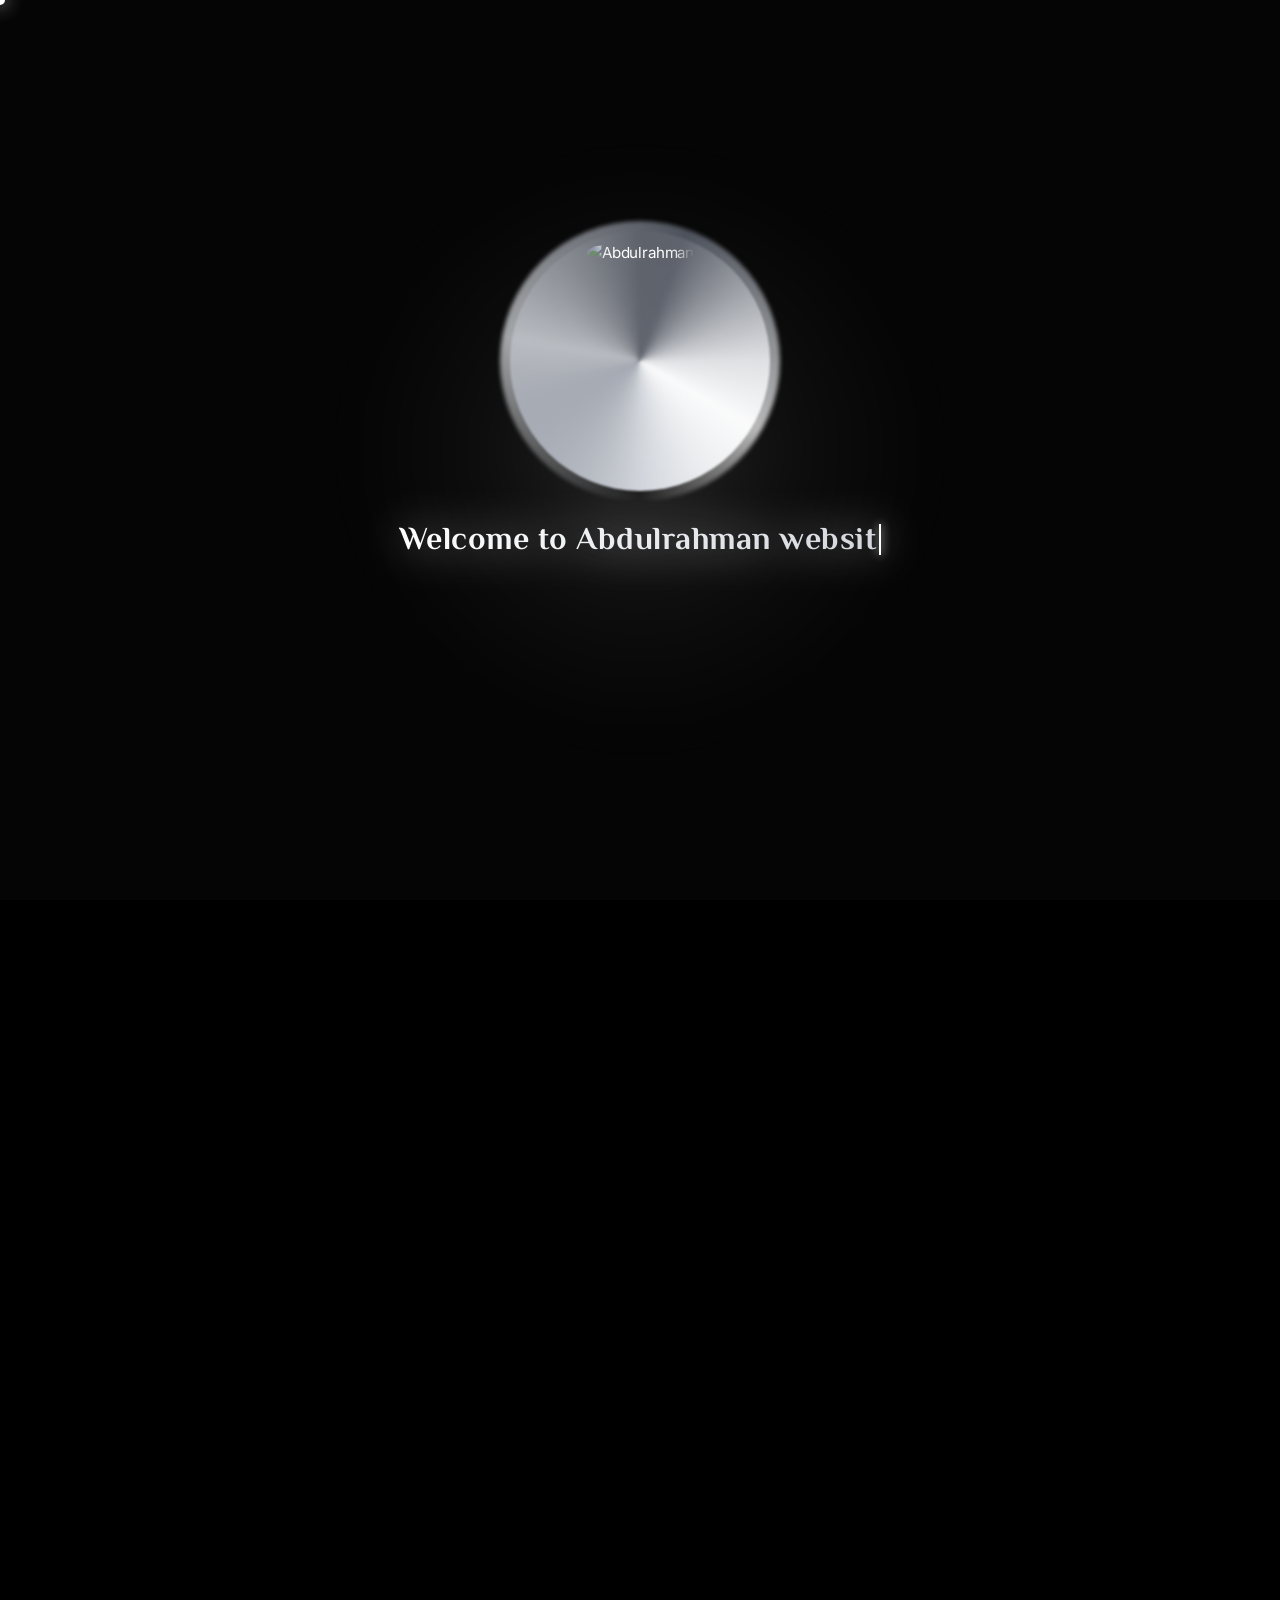
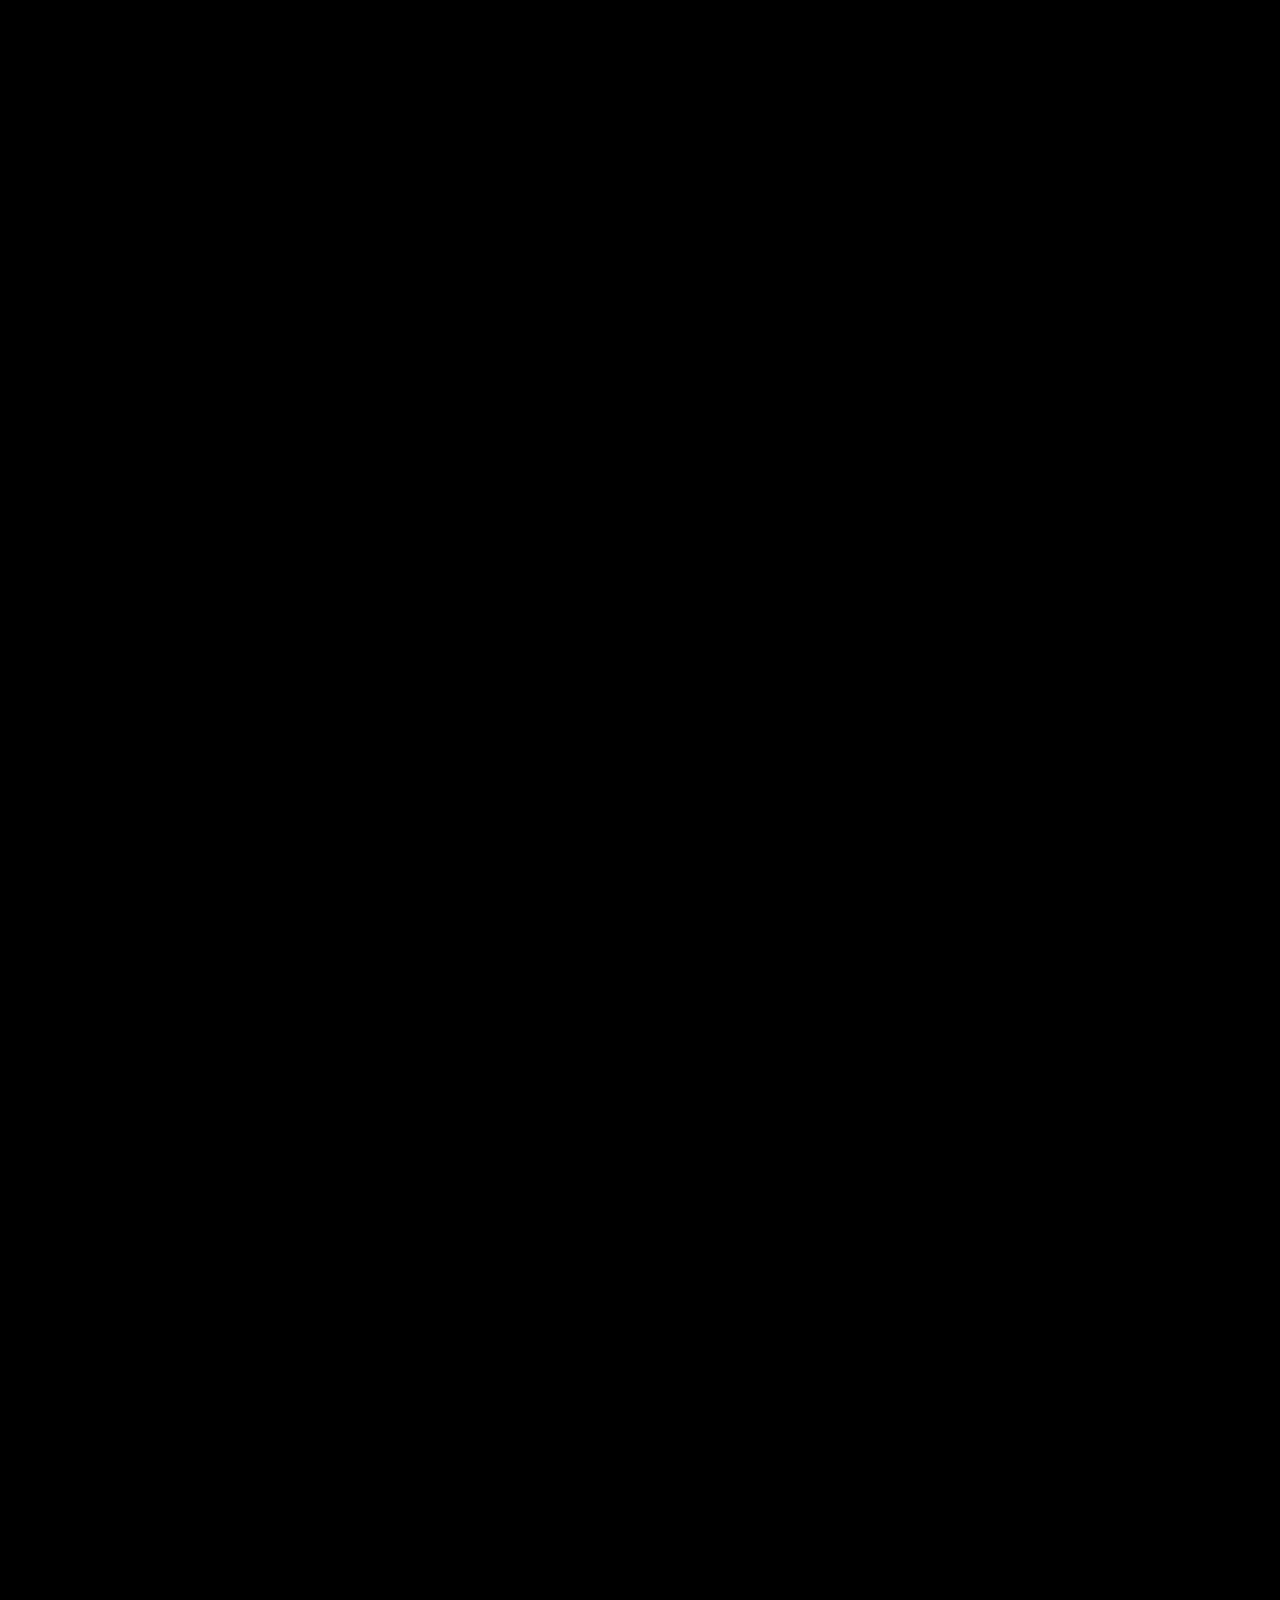
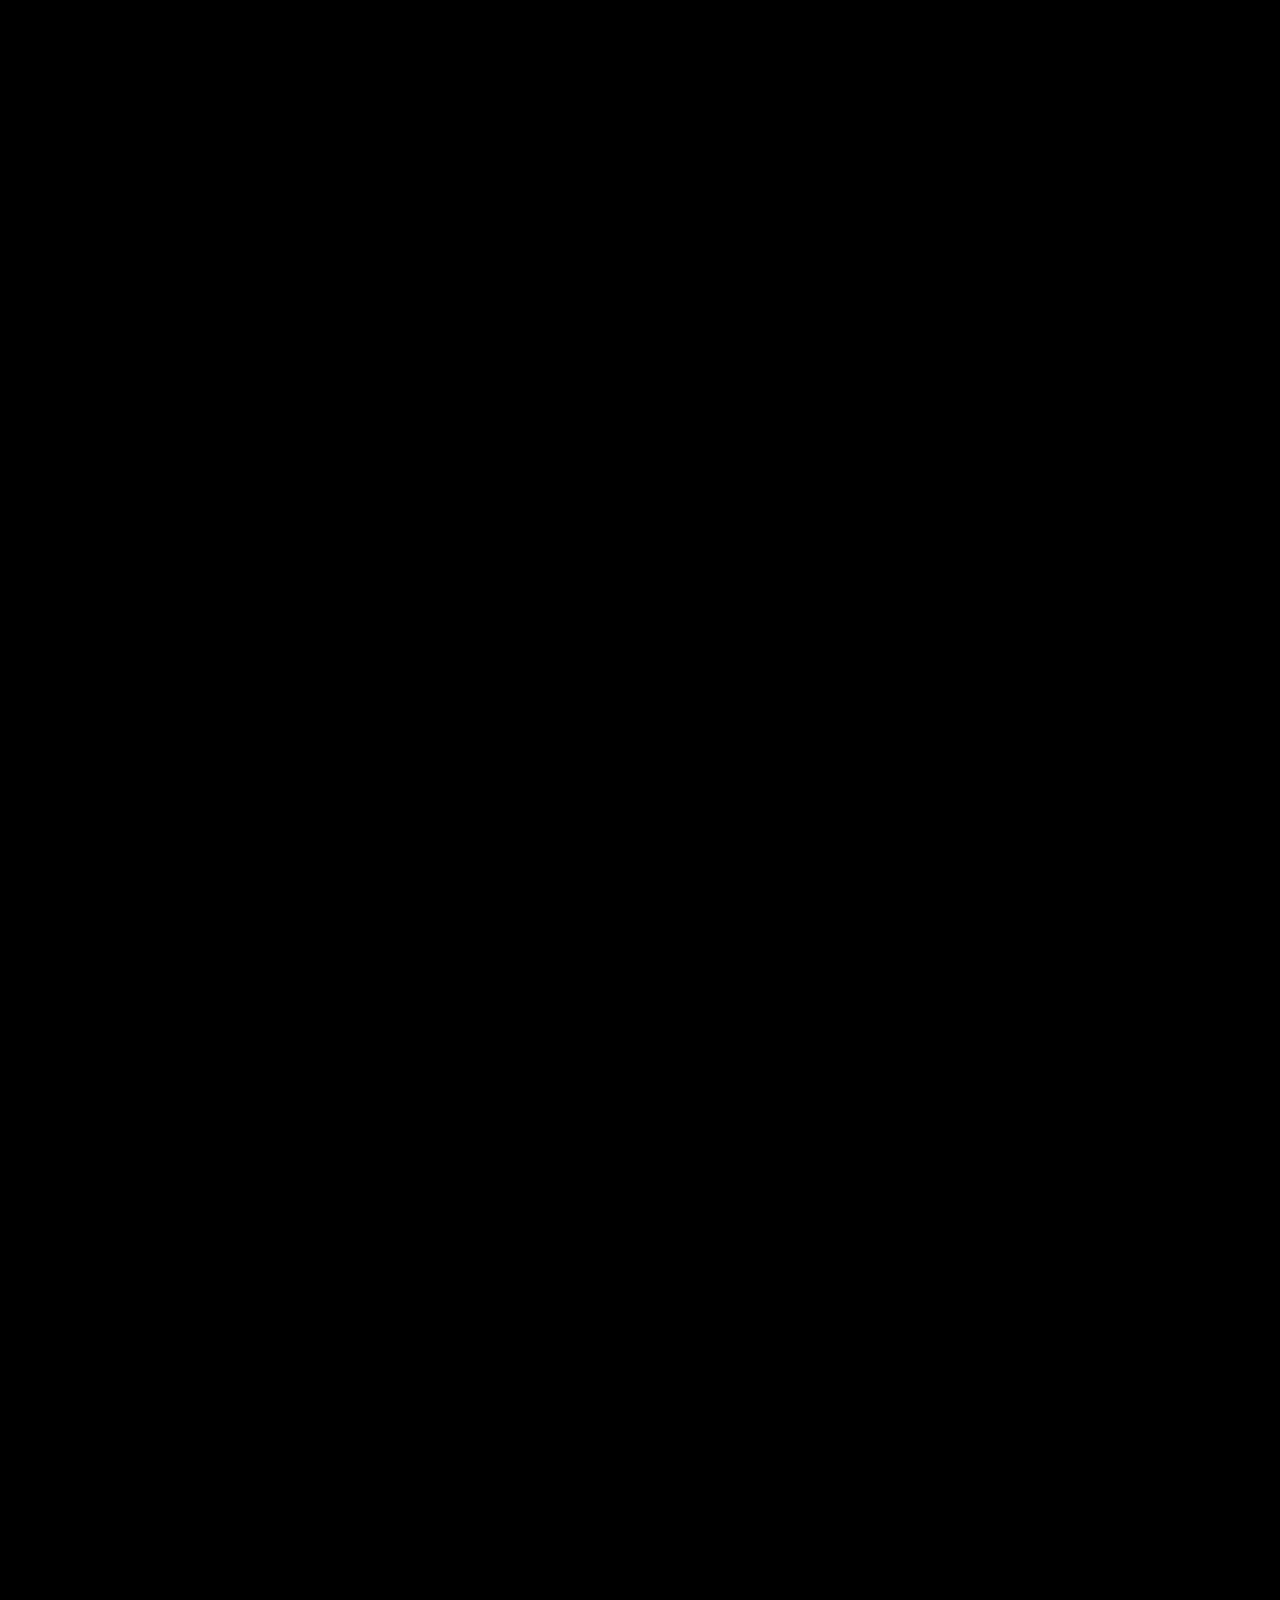
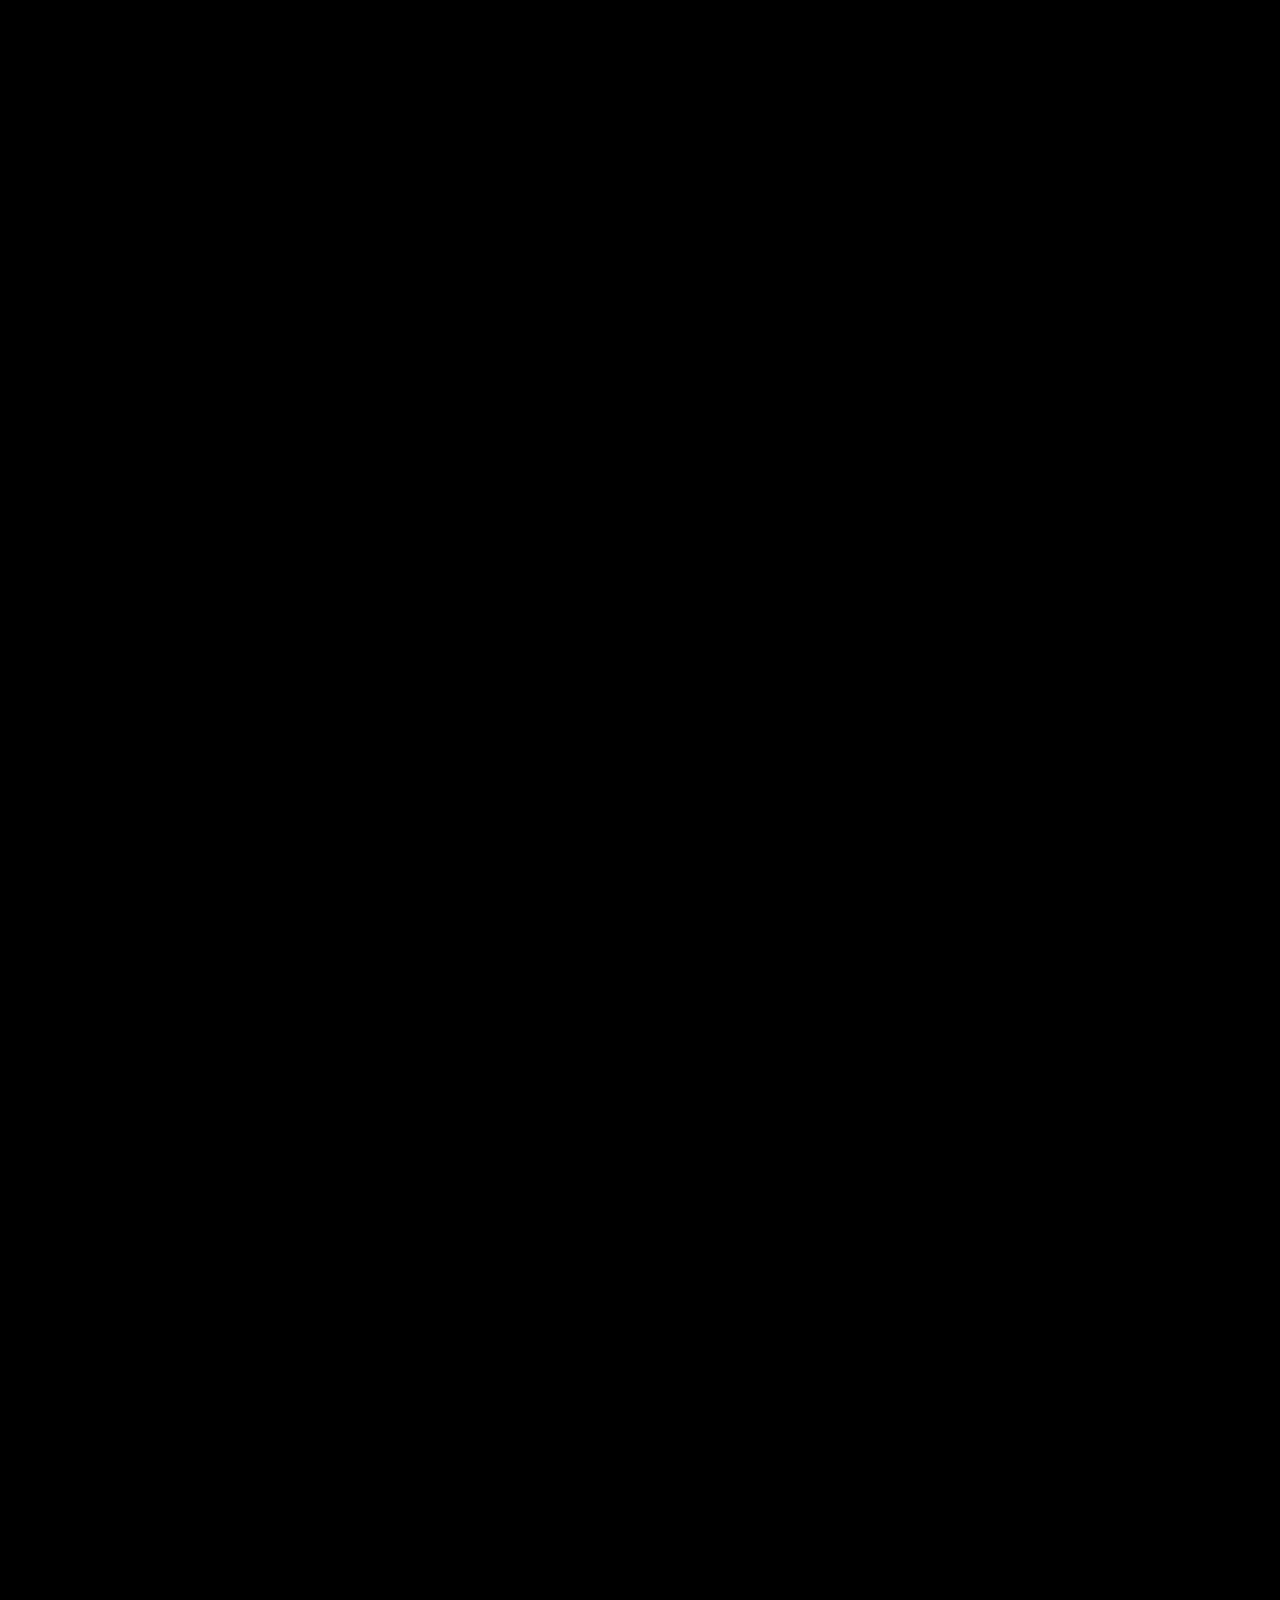
==== commit f138818e: "Add files via upload" ====
--- a/index.html
+++ b/index.html
@@ -73,7 +73,6 @@
 body.rtl { font-family: 'Cairo', system-ui, sans-serif; direction: rtl; text-align: right; letter-spacing: 0; }
 body.intro-locked { overflow: hidden; height: 100vh; }
 
-/* ============ Video Background ============ */
 .bg-video {
     position: fixed;
     inset: 0;
@@ -118,7 +117,6 @@
 }
 @media (prefers-reduced-motion: reduce) { .bg-video { display: none; } }
 
-/* ============ Intro splash ============ */
 #introScreen {
     position: fixed;
     inset: 0;
@@ -127,7 +125,6 @@
     flex-direction: column;
     align-items: center;
     justify-content: center;
-    /* ✅ خلفية سوداء داكنة صلبة — مش شفافة */
     background: #050505;
     transition: opacity 0.9s var(--ease-out-expo), visibility 0.9s;
     will-change: opacity;
@@ -331,7 +328,6 @@
     box-shadow: 0 0 28px rgba(255, 255, 255, 1), 0 0 60px rgba(255, 255, 255, 0.55);
 }
 
-/* ============ Header ============ */
 .header {
     position: fixed;
     top: 12px;
@@ -504,7 +500,6 @@
 }
 .mobile-nav li a:hover { background: rgba(255, 255, 255, 0.05); color: #fff; }
 
-/* ============ Hero ============ */
 .hero {
     min-height: 100vh;
     display: flex; align-items: center;
@@ -670,7 +665,6 @@
 .avatar-img:hover { transform: scale(1.04) translateX(10px); filter: brightness(1.12) contrast(1.05); }
 body.rtl .avatar-img:hover { transform: scale(1.04) translateX(-10px); }
 
-/* ============ Sections ============ */
 .section { padding: 40px 0; position: relative; z-index: 1; }
 .section-wrapper {
     border-radius: var(--radius-xl);
@@ -1092,7 +1086,6 @@
 </head>
 <body class="dark intro-locked">
 
-<!-- ✅ فيديو واحد — مخفي في البداية، بيظهر بعد الـ Intro بنسبة 70% -->
 <video id="bgVideo" autoplay muted loop playsinline preload="auto"
        class="bg-video" aria-hidden="true" disablepictureinpicture>
     <source src="https://files.catbox.moe/ahwnou.mp4" type="video/mp4">
@@ -1238,7 +1231,6 @@
 (function () {
 'use strict';
 
-/* ===== Intro splash ===== */
 (function runIntro() {
     var screen   = document.getElementById('introScreen');
     var body     = document.body;
@@ -1282,7 +1274,6 @@
         if (typingStarted && textEl.textContent !== WELCOME) textEl.textContent = WELCOME;
         else if (!typingStarted) { textEl.textContent = WELCOME; typedEl.classList.add('ready'); }
 
-        /* ✅ الفيديو يبدأ يظهر في نفس لحظة اختفاء شاشة الـ Intro (crossfade) */
         if (typeof window.__showBgVideo === 'function') window.__showBgVideo();
 
         screen.classList.add('hide');
@@ -1313,7 +1304,6 @@
     screen.addEventListener('click', finishIntro);
 })();
 
-/* ===== Translations ===== */
 var T = {
     en: {
         'hero.desc': 'I build modern, responsive websites and constantly learn through real projects.',
@@ -1740,7 +1730,6 @@
     elMobileOverlay.classList.toggle('open');
 };
 
-/* ===== Particles background ===== */
 (function initParticles() {
     var canvas = $('particleCanvas');
     if (!canvas || isReduced) { if (canvas) canvas.style.display = 'none'; return; }
@@ -1813,7 +1802,6 @@
     window.addEventListener('pagehide', function () { cancelAnimationFrame(rafId); });
 })();
 
-/* ===== Fireworks ===== */
 (function fireworks() {
     var cvs = document.getElementById('fxCanvas');
     if (!cvs) return;
@@ -2005,7 +1993,6 @@
     window.addEventListener('pagehide', function () { cancelAnimationFrame(raf); });
 })();
 
-/* ===== Custom cursor ===== */
 (function cursor() {
     if (!elCursor || 'ontouchstart' in window || window.matchMedia('(hover:none)').matches) {
         if (elCursor) elCursor.style.display = 'none';
@@ -2038,7 +2025,6 @@
     }, { passive: true });
 })();
 
-/* ===== Video background — أسود داكن في الأول، الفيديو يظهر بعد الـ Intro بنسبة 70% ===== */
 (function videoBackground() {
     var mainVid = document.getElementById('bgVideo');
     if (!mainVid) return;
@@ -2055,7 +2041,7 @@
 
     function showVideo() {
         if (!mainVid.classList.contains('active')) {
-            mainVid.classList.add('active'); // opacity → 0.7
+            mainVid.classList.add('active'); 
         }
     }
 
@@ -2065,24 +2051,19 @@
     mainVid.playsInline = true;
     mainVid.preload = 'auto';
 
-    // الفيديو يبدأ يتحمل ويشتغل فوراً في الخلفية (مخفي بـ opacity: 0)
     tryPlay();
     mainVid.addEventListener('canplay', tryPlay, { once: true });
 
-    /* ✅ الدالة اللي هتنادى عليها شاشة الـ Intro لما تخلص */
     window.__showBgVideo = function () {
         tryPlay();
         showVideo();
     };
 
-    // لو لسه في الـ Intro → استنى الإشارة
     if (document.body.classList.contains('intro-locked')) {
-        // fallback إضافي في حالة عدم إطلاق الحدث لأي سبب
         document.addEventListener('intro:done', function () {
             window.__showBgVideo();
         }, { once: true });
     } else {
-        // لو الـ Intro خلص خلاص
         window.__showBgVideo();
     }
 
@@ -2090,7 +2071,6 @@
         mainVid.style.display = 'none';
     }, { once: true });
 
-    // Fallback: لو المتصفح منع التشغيل التلقائي
     ['click', 'touchstart', 'keydown', 'scroll'].forEach(function (evt) {
         window.addEventListener(evt, function () {
             if (mainVid.paused) tryPlay();
@@ -2110,7 +2090,6 @@
     });
 })();
 
-/* ===== Section reveal ===== */
 (function revealSections() {
     var sections = document.querySelectorAll('.section-wrapper');
     if (!('IntersectionObserver' in window) || isReduced) {
@@ -2128,7 +2107,6 @@
     for (var j = 0; j < sections.length; j++) io.observe(sections[j]);
 })();
 
-/* ===== Smooth anchor scroll ===== */
 document.addEventListener('click', function (e) {
     var link = e.target.closest('a[href^="#"]');
     if (!link || link.getAttribute('href') === '#') return;
@@ -2144,7 +2122,6 @@
     window.scrollTo({ top: 0, behavior: isReduced ? 'auto' : 'smooth' });
 });
 
-/* ===== Scroll handler ===== */
 var ticking = false;
 var navSections = null, navLinks = null;
 
